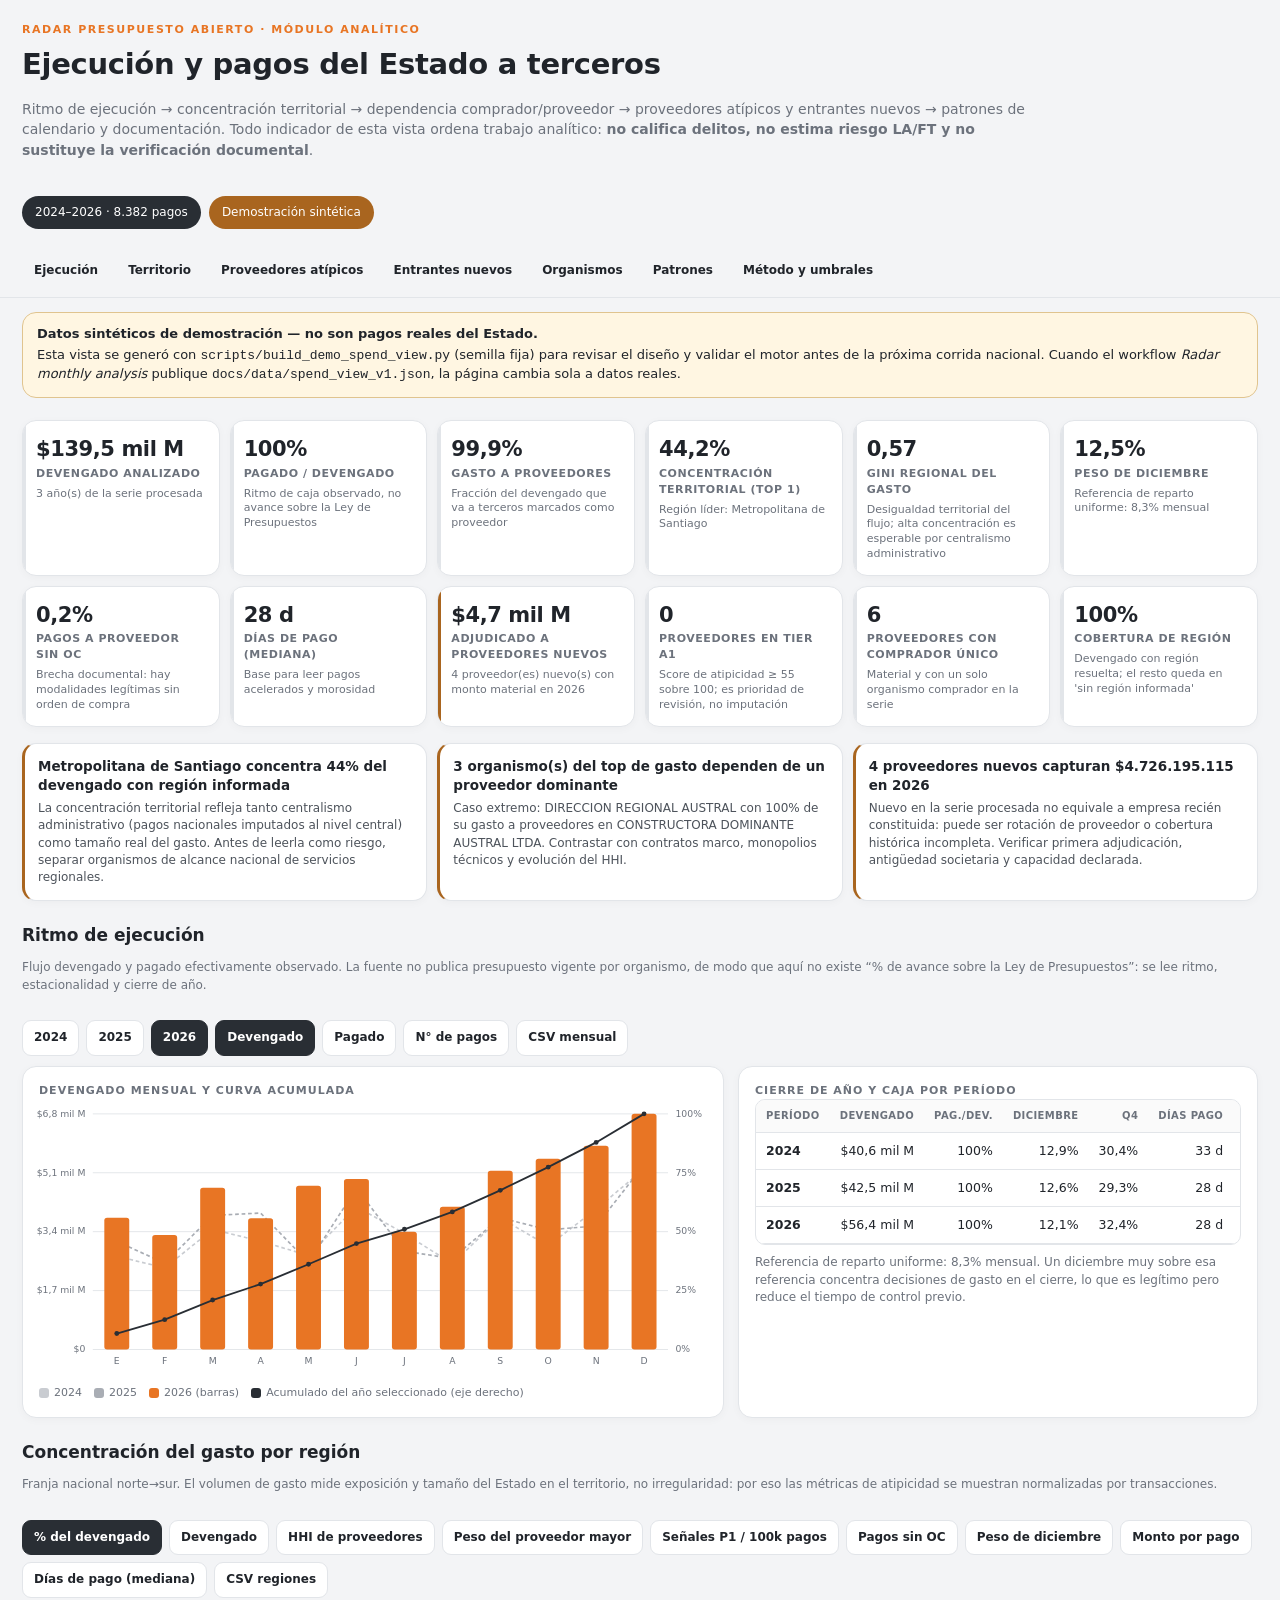
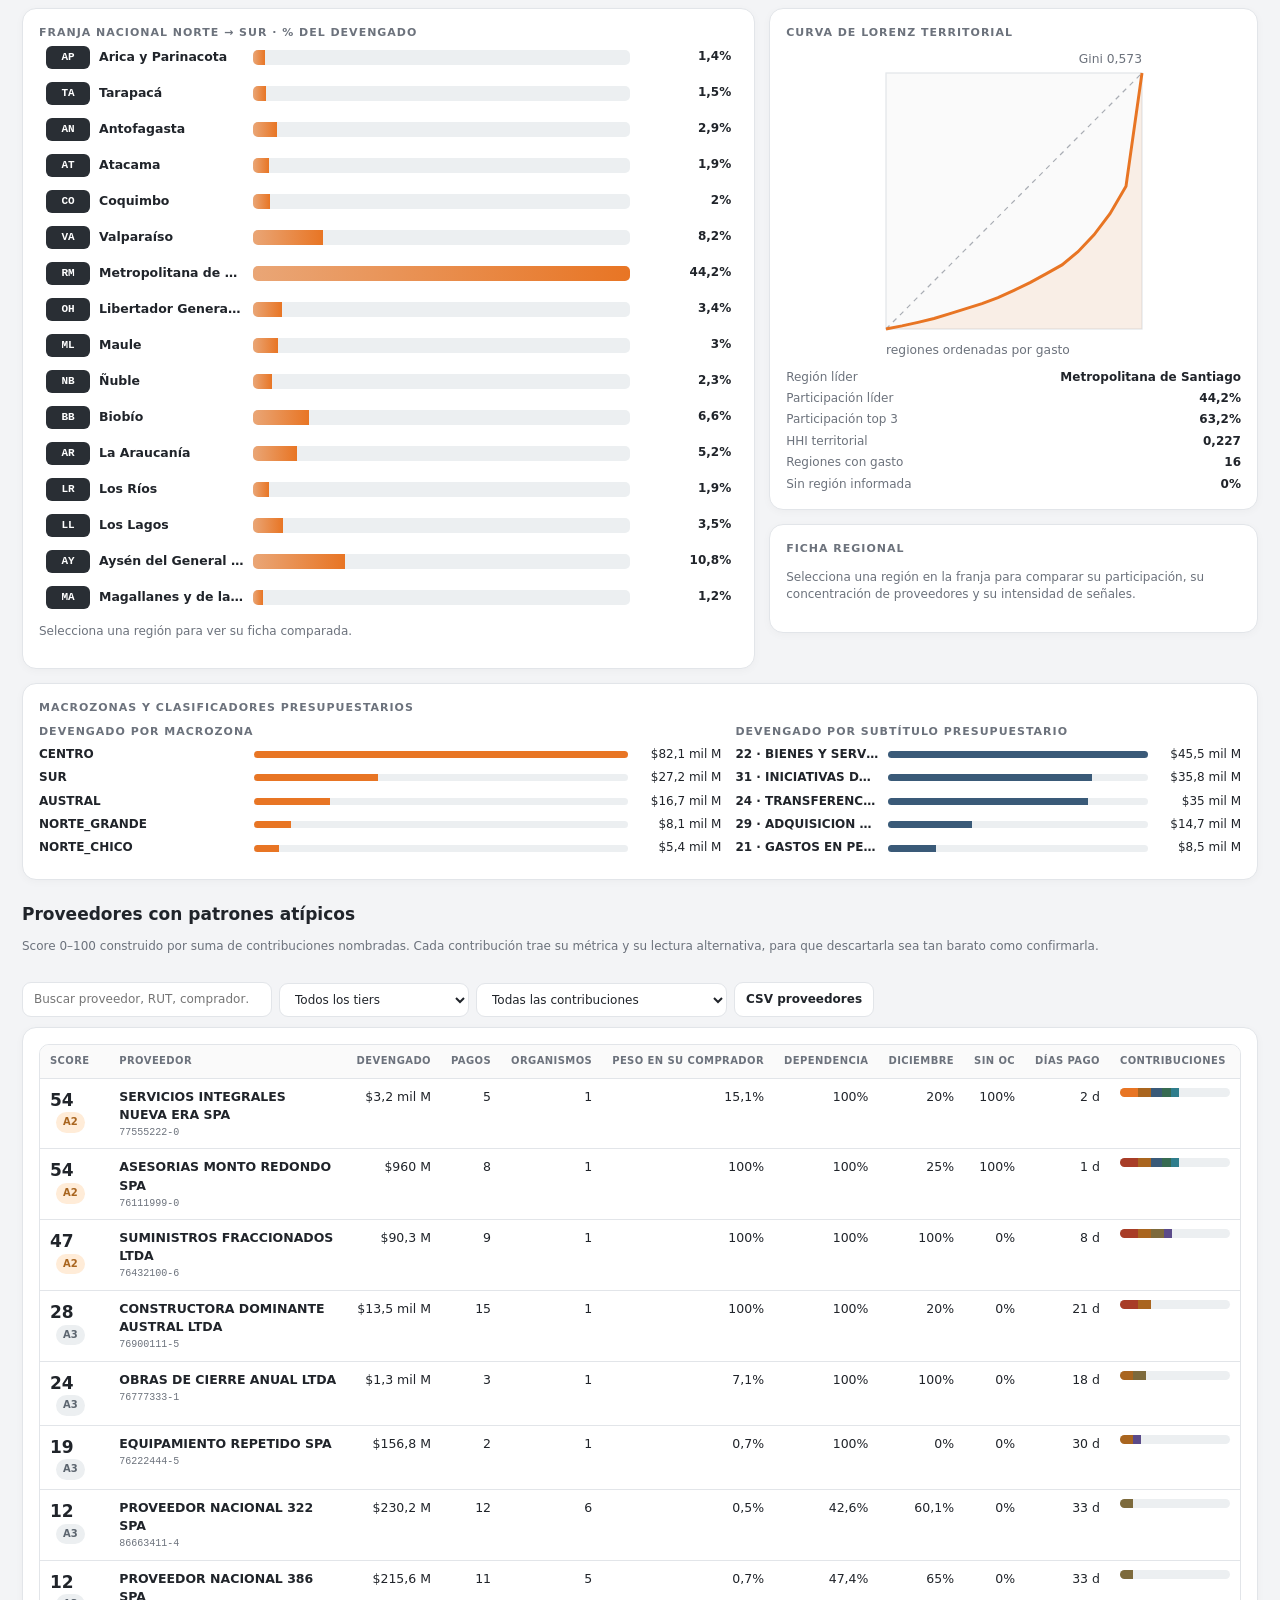
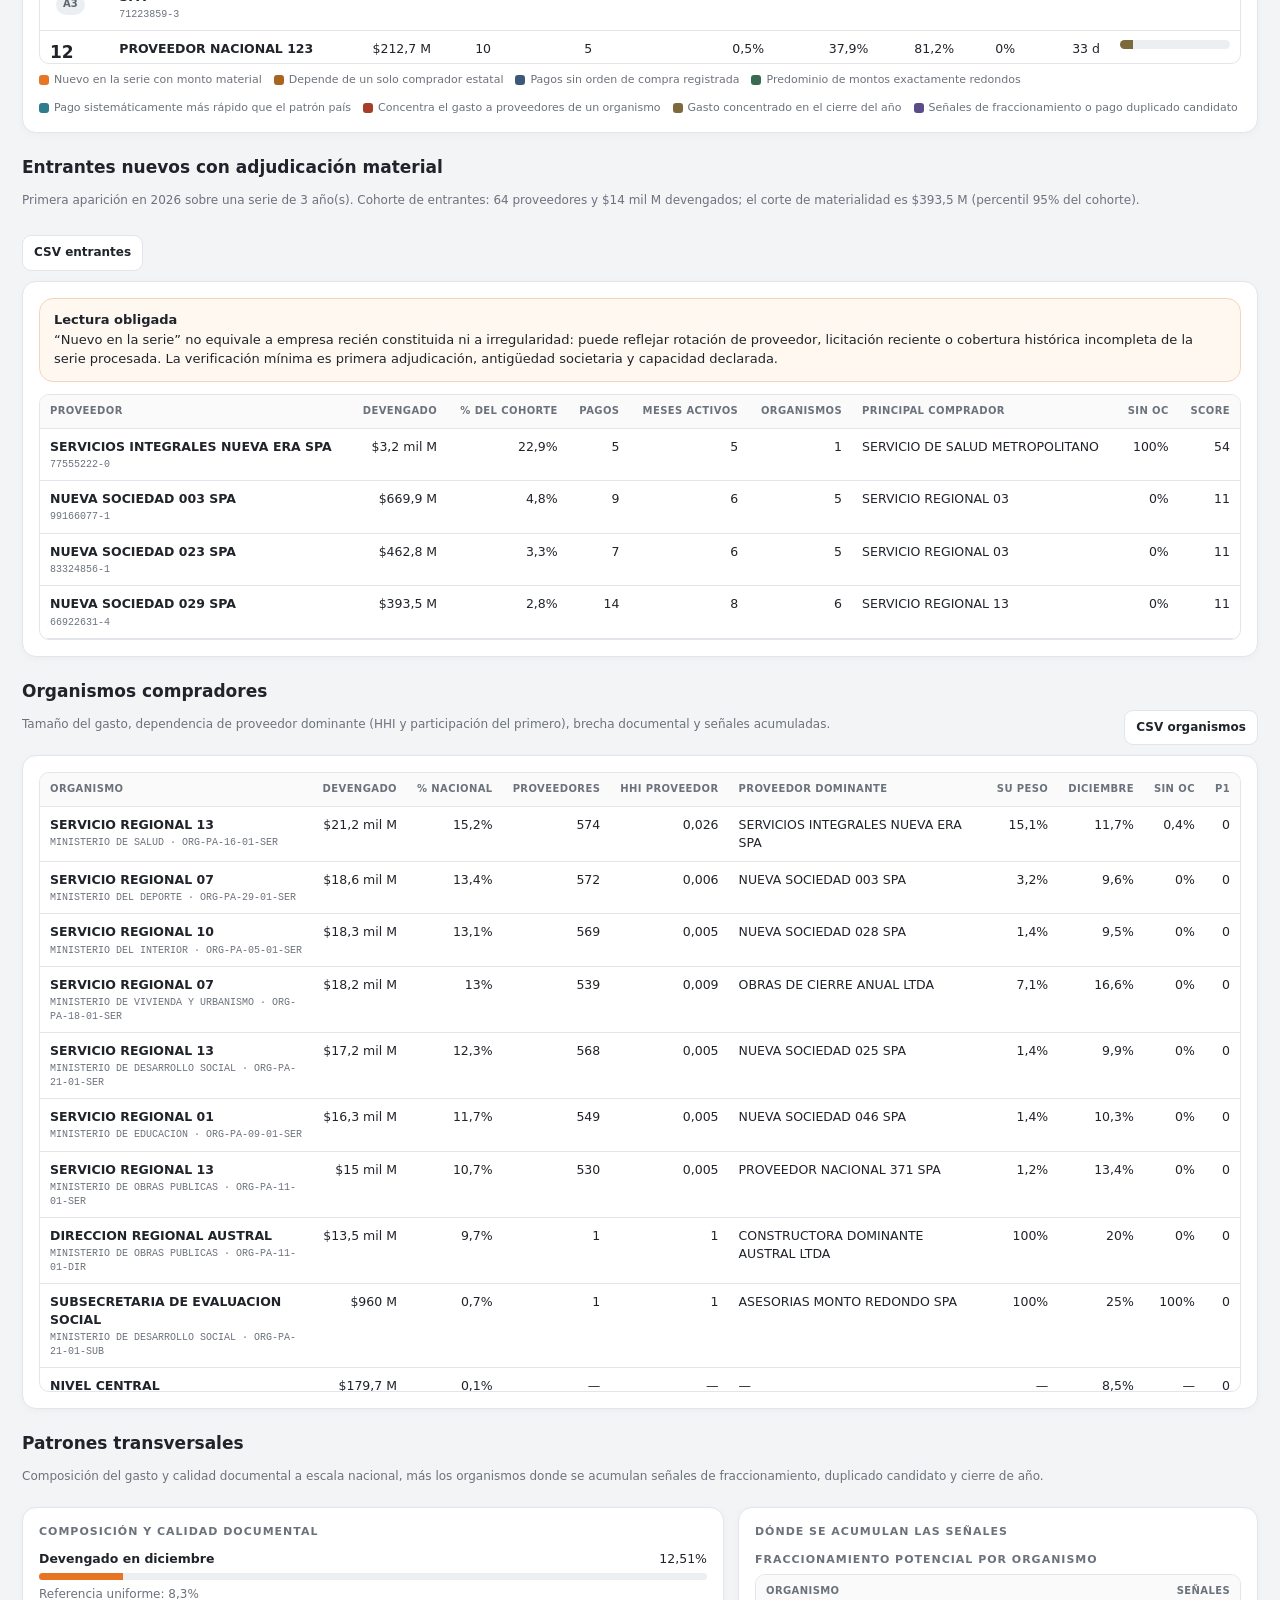
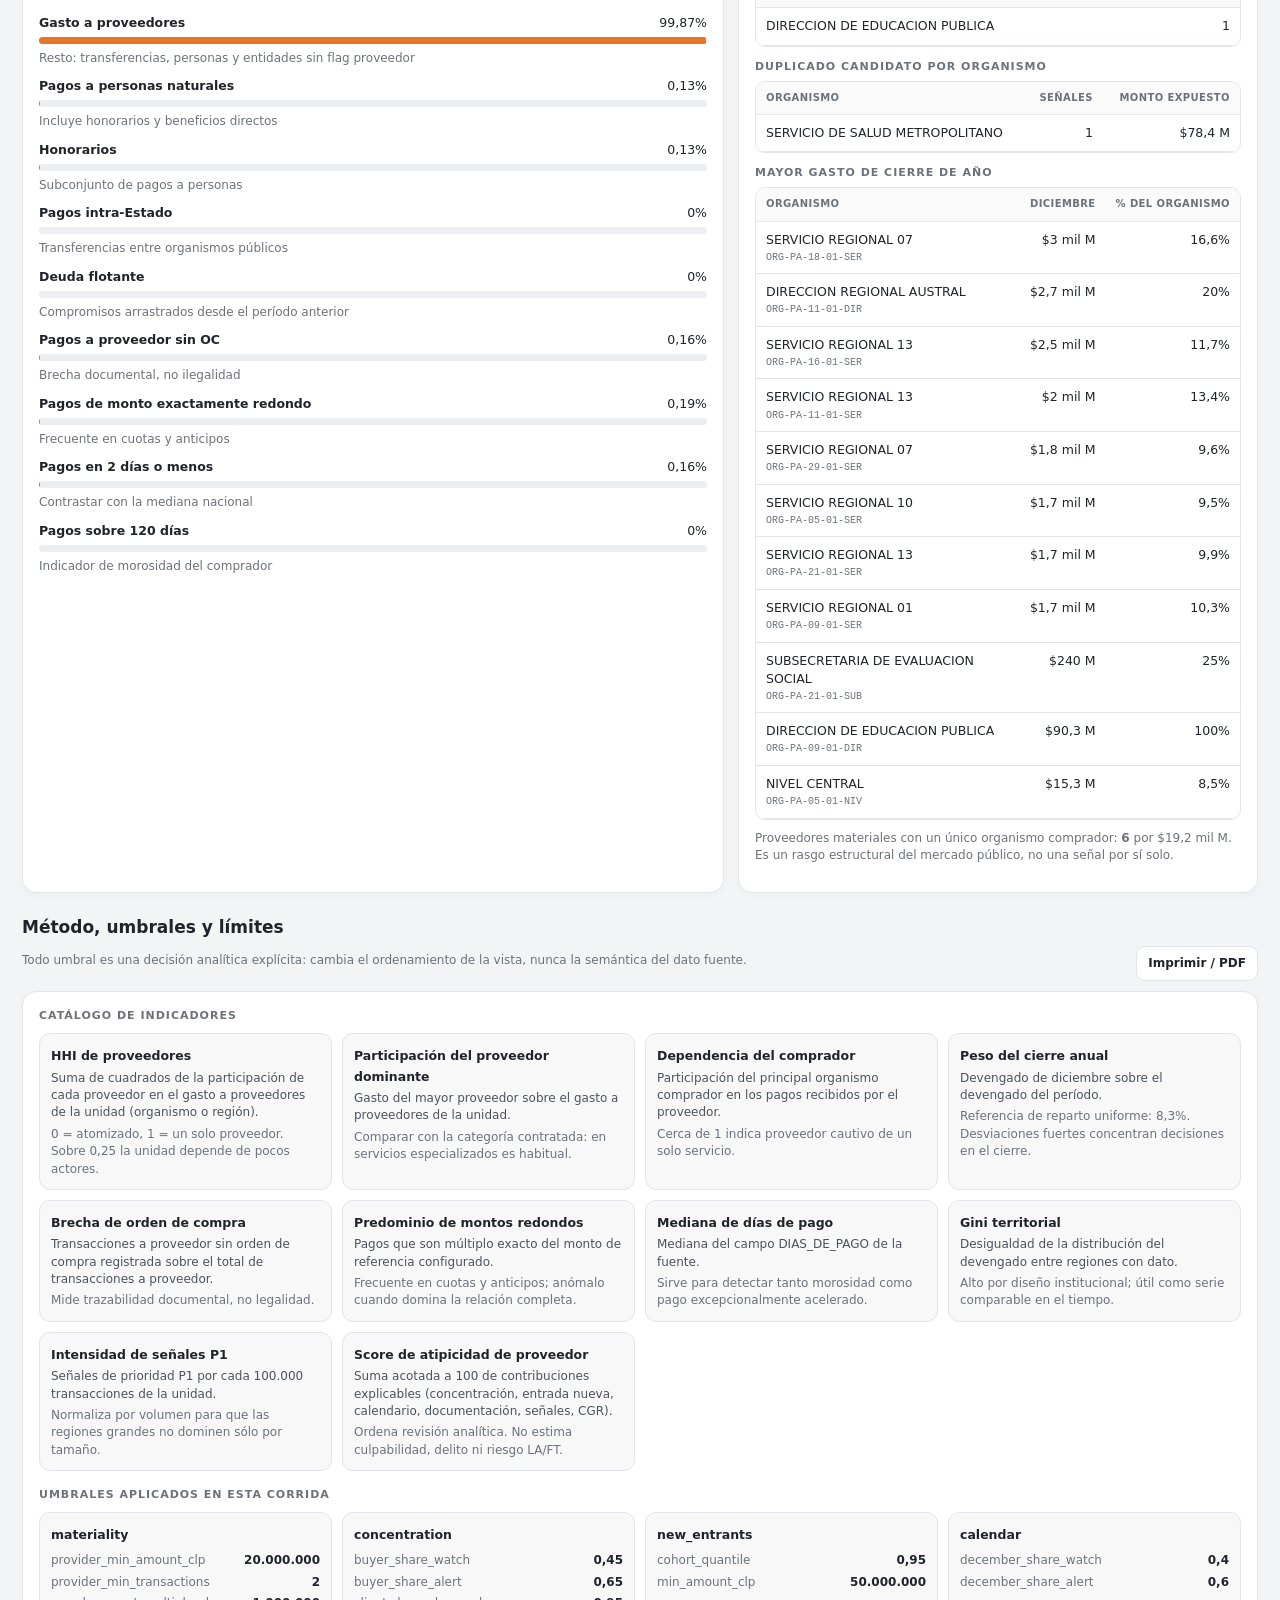
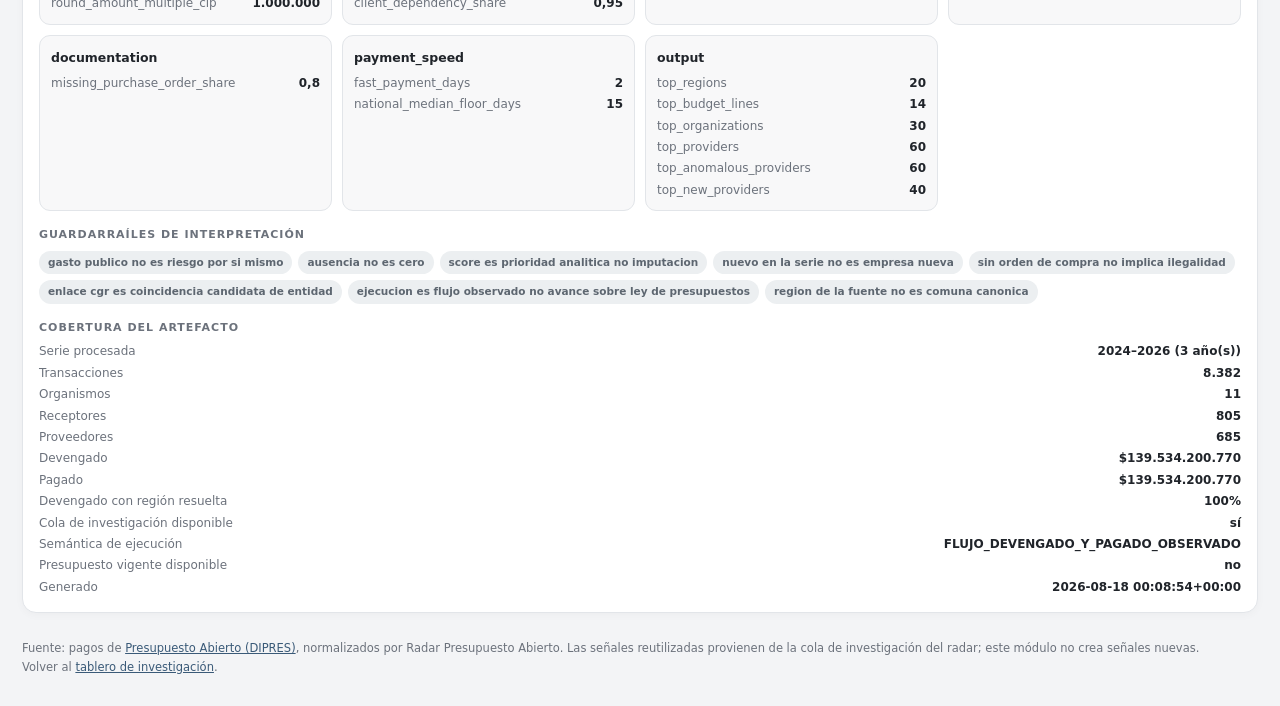
==== docs/ejecucion.html @ 4eceaa49 "feat: módulo de ejecución y pagos del Estado (spend view v0.4) Agrega una vista analítica completa d" ====
<!doctype html>
<html lang="es">
<head>
<meta charset="utf-8">
<meta name="viewport" content="width=device-width,initial-scale=1">
<title>Módulo de Ejecución y Pagos del Estado · Radar Presupuesto Abierto</title>
<meta name="description" content="Vista analítica de ejecución presupuestaria, concentración territorial del gasto, proveedores atípicos y entrantes nuevos con adjudicación material.">
<style>
:root{
  --bg:#f3f4f6;--panel:#fff;--ink:#20242a;--muted:#6c727c;--line:#e2e5e9;--soft:#f8f8f9;
  --accent:#e87524;--dark:#292e34;--alert:#a83d27;--watch:#a9651f;--ok:#376b52;--info:#3a5a78;
  --p1:#8e2f20;--p2:#a9651f;--p3:#5d6670;
  --radius:14px;--shadow:0 2px 8px #00000008;
}
*{box-sizing:border-box}
html{scroll-behavior:smooth}
body{margin:0;overflow-x:hidden;background:var(--bg);color:var(--ink);font:14px/1.45 Inter,system-ui,-apple-system,"Segoe UI",sans-serif;-webkit-font-smoothing:antialiased}
.wrap{max-width:1640px;margin:auto;padding:22px}
a{color:var(--info)}
.card{background:var(--panel);border:1px solid var(--line);border-radius:var(--radius);padding:16px;box-shadow:var(--shadow)}
.eyebrow{font-size:11px;font-weight:850;letter-spacing:.14em;color:var(--accent);text-transform:uppercase}
h1{margin:5px 0 4px;font-size:29px;letter-spacing:-.01em}
h2{margin:0;font-size:17px}
.sub{color:var(--muted);max-width:1020px}
.section-title{font-size:11px;font-weight:850;text-transform:uppercase;letter-spacing:.09em;color:var(--muted)}
.small{font-size:12px;color:var(--muted)}
.mono{font:11px/1.35 ui-monospace,SFMono-Regular,Menlo,monospace;color:var(--muted)}

/* ---------- encabezado y navegación ---------- */
.top{display:flex;justify-content:space-between;gap:22px;align-items:flex-end;flex-wrap:wrap}
.pill{background:var(--dark);color:#fff;padding:8px 13px;border-radius:999px;font-size:12px;white-space:nowrap}
.pill.warn{background:var(--watch)}
.topmeta{display:flex;gap:8px;flex-wrap:wrap;align-items:center}
nav.sections{position:sticky;top:0;z-index:20;background:#f3f4f6ee;backdrop-filter:blur(6px);border-bottom:1px solid var(--line);margin:16px -22px 0;padding:9px 22px;display:flex;gap:6px;overflow-x:auto}
nav.sections a{color:var(--ink);text-decoration:none;font-size:12px;font-weight:700;padding:7px 11px;border-radius:999px;white-space:nowrap;border:1px solid transparent}
nav.sections a:hover{background:#fff;border-color:var(--line)}
.banner{margin-top:14px;border-radius:var(--radius);padding:12px 14px;font-size:13px;border:1px solid #f2d5bd;background:#fff8f1}
.banner.demo{border-color:#e0c48f;background:#fff6e2}
.banner b{display:block;margin-bottom:2px}

/* ---------- indicadores ---------- */
.kpis{display:grid;grid-template-columns:repeat(6,1fr);gap:10px;margin:16px 0}
.kpi{background:var(--panel);border:1px solid var(--line);border-radius:var(--radius);padding:13px;box-shadow:var(--shadow);position:relative;overflow:hidden}
.kpi:before{content:"";position:absolute;left:0;top:0;bottom:0;width:3px;background:var(--line)}
.kpi.tone-watch:before{background:var(--watch)}
.kpi.tone-alert:before{background:var(--alert)}
.kpi .v{font-size:21px;font-weight:800;letter-spacing:-.02em;display:block;margin-bottom:1px}
.kpi .l{display:block;font-size:11px;color:var(--muted);text-transform:uppercase;letter-spacing:.05em;font-weight:750}
.kpi .h{display:block;font-size:11px;color:var(--muted);margin-top:5px;line-height:1.35}

/* ---------- alertas ---------- */
.alerts{display:grid;grid-template-columns:repeat(auto-fit,minmax(320px,1fr));gap:10px;margin-bottom:16px}
.alert-card{border-left:3px solid var(--info);background:var(--panel);border:1px solid var(--line);border-left-width:3px;border-radius:var(--radius);padding:13px;box-shadow:var(--shadow)}
.alert-card.ALERT{border-left-color:var(--alert)}
.alert-card.WATCH{border-left-color:var(--watch)}
.alert-card.INFO{border-left-color:var(--info)}
.alert-card b{display:block;font-size:13.5px;margin-bottom:4px}
.alert-card p{margin:0;font-size:12px;color:#4d535b}

/* ---------- bloques ---------- */
section{margin:22px 0}
.head{display:flex;justify-content:space-between;align-items:flex-end;gap:14px;margin-bottom:10px;flex-wrap:wrap}
.grid2{display:grid;grid-template-columns:minmax(0,1.35fr) minmax(0,1fr);gap:14px}
.grid-terr{display:grid;grid-template-columns:minmax(0,1.5fr) minmax(0,1fr);gap:14px}
.controls{display:flex;gap:7px;flex-wrap:wrap;align-items:center}
button.chip,select,input[type=search],input[type=text]{font:inherit;font-size:12px;border:1px solid var(--line);background:#fff;border-radius:9px;padding:8px 11px;color:var(--ink)}
button.chip{cursor:pointer;font-weight:700}
button.chip:hover{border-color:var(--accent)}
button.chip[aria-pressed=true]{background:var(--dark);color:#fff;border-color:var(--dark)}
button.link{background:none;border:none;color:var(--info);font:inherit;font-size:12px;cursor:pointer;text-decoration:underline;padding:0}

/* ---------- tablas ---------- */
.table-wrap{overflow:auto;max-height:620px;border-radius:10px;border:1px solid var(--line)}
table{border-collapse:collapse;width:100%;font-size:12.5px}
th,td{text-align:left;border-bottom:1px solid var(--line);padding:9px 10px;vertical-align:top}
th{position:sticky;top:0;background:#fafafa;font-size:10px;text-transform:uppercase;letter-spacing:.04em;color:var(--muted);z-index:1;cursor:pointer;white-space:nowrap}
th.no-sort{cursor:default}
tbody tr:hover{background:#fcfbfa}
tbody tr.clickable{cursor:pointer}
td.num,th.num{text-align:right;font-variant-numeric:tabular-nums}
.entity{font-weight:700}
.id{display:block;color:var(--muted);font:10px/1.35 ui-monospace,SFMono-Regular,Menlo,monospace;margin-top:2px}
.badge{font-size:10px;font-weight:850;border-radius:99px;padding:3px 7px;display:inline-block;background:#eee;white-space:nowrap}
.tier-A1{background:#f7dfda;color:var(--p1)}
.tier-A2{background:#ffecd8;color:var(--p2)}
.tier-A3{background:#eceff1;color:var(--p3)}
.badge.P1{background:#f7dfda;color:var(--p1)}
.badge.P2{background:#ffecd8;color:var(--p2)}
.badge.P3{background:#eceff1;color:var(--p3)}

/* ---------- micro visualizaciones ---------- */
.meter{height:7px;border-radius:99px;background:#eceff1;overflow:hidden;min-width:70px}
.meter i{display:block;height:100%;background:var(--accent)}
.stack{display:flex;height:9px;border-radius:99px;overflow:hidden;background:#eceff1;min-width:110px}
.stack i{display:block;height:100%}
.score{font-size:17px;font-weight:850;font-variant-numeric:tabular-nums}
.legend{display:flex;gap:12px;flex-wrap:wrap;font-size:11px;color:var(--muted);margin-top:8px}
.legend span{display:flex;gap:5px;align-items:center}
.legend i{width:10px;height:10px;border-radius:3px;display:inline-block}
svg{display:block;width:100%;height:auto;overflow:visible}
#chartLorenz svg{max-width:320px;margin:0 auto}
.axis{font-size:10px;fill:var(--muted)}
.gridline{stroke:var(--line);stroke-width:1}

/* ---------- franja territorial ---------- */
.strip{display:grid;gap:3px}
.strip-row{display:grid;grid-template-columns:44px minmax(120px,1.15fr) minmax(0,3fr) 92px;gap:9px;align-items:center;padding:4px 6px;border-radius:8px;cursor:pointer;border:1px solid transparent}
.strip-row:hover{background:var(--soft);border-color:var(--line)}
.strip-row[aria-selected=true]{background:#fff8f1;border-color:#f2d5bd}
.abbr{font:11px/1 ui-monospace,SFMono-Regular,Menlo,monospace;font-weight:800;background:var(--dark);color:#fff;border-radius:6px;padding:6px 5px;text-align:center}
.abbr.unknown{background:var(--p3)}
.strip-name{font-size:12.5px;font-weight:650;overflow:hidden;text-overflow:ellipsis;white-space:nowrap}
.strip-bar{height:15px;background:#eceff1;border-radius:5px;overflow:hidden}
.strip-bar i{display:block;height:100%;background:linear-gradient(90deg,#e8752499,#e87524)}
.strip-val{font-size:12px;font-variant-numeric:tabular-nums;text-align:right;font-weight:700}

/* ---------- panel lateral / drawer ---------- */
.drawer{position:fixed;visibility:hidden;inset:0 0 0 auto;width:min(560px,100%);background:#fff;border-left:1px solid var(--line);box-shadow:-12px 0 40px #0000001a;padding:20px;overflow:auto;transform:translateX(100%);transition:transform .18s ease;z-index:60}
.drawer[open]{visibility:visible;transform:translateX(0)}
.drawer-head{display:flex;justify-content:space-between;gap:12px;align-items:flex-start;margin-bottom:12px}
.reason{border:1px solid var(--line);border-radius:11px;padding:11px;margin-bottom:8px;background:var(--soft)}
.reason .rh{display:flex;justify-content:space-between;gap:10px;align-items:baseline}
.reason b{font-size:12.5px}
.reason .w{font-size:12px;font-weight:850;color:var(--accent);font-variant-numeric:tabular-nums}
.reason p{margin:5px 0 0;font-size:12px;color:#4d535b}
.reason .alt{margin-top:6px;font-size:11.5px;color:var(--muted);border-left:2px solid var(--line);padding-left:8px}
.kv{display:grid;grid-template-columns:1fr auto;gap:4px 10px;font-size:12px;margin-top:8px}
.kv div:nth-child(odd){color:var(--muted)}
.kv div:nth-child(even){font-variant-numeric:tabular-nums;font-weight:650;text-align:right}
.scrim{position:fixed;inset:0;background:#20242a55;z-index:50;display:none}
.scrim[open]{display:block}

/* ---------- método ---------- */
.method-grid{display:grid;grid-template-columns:repeat(auto-fit,minmax(280px,1fr));gap:10px}
.def{border:1px solid var(--line);border-radius:11px;padding:11px;background:var(--soft)}
.def b{font-size:12.5px}
.def p{margin:4px 0 0;font-size:12px;color:#4d535b}
.guardrails{display:flex;gap:6px;flex-wrap:wrap;margin-top:8px}
.guardrails span{font-size:10.5px;font-weight:750;background:#eceff1;color:var(--p3);border-radius:99px;padding:4px 9px}
footer{margin:26px 0 10px;color:var(--muted);font-size:11.5px;line-height:1.6}

@media(max-width:1250px){.kpis{grid-template-columns:repeat(3,1fr)}.grid2,.grid-terr{grid-template-columns:minmax(0,1fr)}}
@media(max-width:700px){
  .wrap{padding:14px}.kpis{grid-template-columns:repeat(2,1fr)}h1{font-size:23px}
  .strip-row{grid-template-columns:38px 1fr 74px;grid-template-areas:"a n v" "a b v"}
  .strip-row .abbr{grid-area:a}.strip-row .strip-name{grid-area:n}.strip-row .strip-bar{grid-area:b}.strip-row .strip-val{grid-area:v}
  nav.sections{margin:14px -14px 0;padding:8px 14px}
}
@media print{nav.sections,.controls,.drawer,.scrim{display:none}body{background:#fff}}
</style>
</head>
<body>
<div class="wrap">

  <header class="top">
    <div>
      <div class="eyebrow">Radar Presupuesto Abierto · módulo analítico</div>
      <h1>Ejecución y pagos del Estado a terceros</h1>
      <p class="sub">Ritmo de ejecución → concentración territorial → dependencia comprador/proveedor → proveedores atípicos y entrantes nuevos → patrones de calendario y documentación. Todo indicador de esta vista ordena trabajo analítico: <b>no califica delitos, no estima riesgo LA/FT y no sustituye la verificación documental</b>.</p>
    </div>
    <div class="topmeta">
      <span class="pill" id="periodPill">Cargando…</span>
      <span class="pill" id="modePill" hidden>—</span>
    </div>
  </header>

  <nav class="sections" aria-label="Secciones del módulo">
    <a href="#ejecucion">Ejecución</a>
    <a href="#territorio">Territorio</a>
    <a href="#proveedores">Proveedores atípicos</a>
    <a href="#nuevos">Entrantes nuevos</a>
    <a href="#organismos">Organismos</a>
    <a href="#patrones">Patrones</a>
    <a href="#metodo">Método y umbrales</a>
  </nav>

  <div id="stateBanner" class="banner" role="status">Cargando vista de ejecución…</div>

  <section id="indicadores" aria-label="Indicadores de lectura ágil">
    <div class="kpis" id="kpis"></div>
    <div class="alerts" id="alerts"></div>
  </section>

  <section id="ejecucion">
    <div class="head">
      <div>
        <h2>Ritmo de ejecución</h2>
        <p class="small">Flujo devengado y pagado efectivamente observado. La fuente no publica presupuesto vigente por organismo, de modo que aquí no existe “% de avance sobre la Ley de Presupuestos”: se lee ritmo, estacionalidad y cierre de año.</p>
      </div>
      <div class="controls" id="execControls"></div>
    </div>
    <div class="grid2">
      <div class="card">
        <div class="section-title">Devengado mensual y curva acumulada</div>
        <div id="chartMonthly"></div>
        <div class="legend" id="legendMonthly"></div>
      </div>
      <div class="card">
        <div class="section-title">Cierre de año y caja por período</div>
        <div class="table-wrap" style="max-height:none">
          <table id="tblYears"><thead><tr>
            <th class="no-sort">Período</th><th class="num no-sort">Devengado</th><th class="num no-sort">Pag./dev.</th>
            <th class="num no-sort">Diciembre</th><th class="num no-sort">Q4</th><th class="num no-sort">Días pago</th><th class="num no-sort">Prov.</th>
          </tr></thead><tbody></tbody></table>
        </div>
        <p class="small" style="margin-top:9px">Referencia de reparto uniforme: 8,3% mensual. Un diciembre muy sobre esa referencia concentra decisiones de gasto en el cierre, lo que es legítimo pero reduce el tiempo de control previo.</p>
      </div>
    </div>
  </section>

  <section id="territorio">
    <div class="head">
      <div>
        <h2>Concentración del gasto por región</h2>
        <p class="small">Franja nacional norte→sur. El volumen de gasto mide exposición y tamaño del Estado en el territorio, no irregularidad: por eso las métricas de atipicidad se muestran normalizadas por transacciones.</p>
      </div>
      <div class="controls" id="regionControls"></div>
    </div>
    <div class="grid-terr">
      <div class="card">
        <div class="section-title" id="stripTitle">Distribución nacional</div>
        <div class="strip" id="strip" role="listbox" aria-label="Regiones ordenadas de norte a sur"></div>
        <p class="small" style="margin-top:9px">Selecciona una región para ver su ficha comparada.</p>
      </div>
      <div>
        <div class="card" style="margin-bottom:14px">
          <div class="section-title">Curva de Lorenz territorial</div>
          <div id="chartLorenz"></div>
          <div class="kv" id="concKv"></div>
        </div>
        <div class="card" id="regionDetail">
          <div class="section-title">Ficha regional</div>
          <p class="small">Selecciona una región en la franja para comparar su participación, su concentración de proveedores y su intensidad de señales.</p>
        </div>
      </div>
    </div>
    <div class="card" style="margin-top:14px">
      <div class="section-title">Macrozonas y clasificadores presupuestarios</div>
      <div class="grid2" style="margin-top:8px">
        <div id="chartMacro"></div>
        <div id="chartSubtitles"></div>
      </div>
    </div>
  </section>

  <section id="proveedores">
    <div class="head">
      <div>
        <h2>Proveedores con patrones atípicos</h2>
        <p class="small">Score 0–100 construido por suma de contribuciones nombradas. Cada contribución trae su métrica y su lectura alternativa, para que descartarla sea tan barato como confirmarla.</p>
      </div>
      <div class="controls" id="providerControls"></div>
    </div>
    <div class="card">
      <div class="table-wrap">
        <table id="tblProviders"><thead><tr>
          <th class="no-sort">Score</th>
          <th data-sort="provider_name">Proveedor</th>
          <th class="num" data-sort="amount_clp">Devengado</th>
          <th class="num" data-sort="transactions">Pagos</th>
          <th class="num" data-sort="organizations">Organismos</th>
          <th class="num" data-sort="max_share_of_buyer">Peso en su comprador</th>
          <th class="num" data-sort="top_client_share">Dependencia</th>
          <th class="num" data-sort="december_share">Diciembre</th>
          <th class="num" data-sort="missing_oc_share">Sin OC</th>
          <th class="num" data-sort="days_to_pay_median">Días pago</th>
          <th class="no-sort">Contribuciones</th>
        </tr></thead><tbody></tbody></table>
      </div>
      <div class="legend" id="legendReasons"></div>
    </div>
  </section>

  <section id="nuevos">
    <div class="head">
      <div>
        <h2>Entrantes nuevos con adjudicación material</h2>
        <p class="small" id="newSubtitle">Proveedores cuya primera aparición ocurre en el último año de la serie procesada y cuyo monto supera el corte del propio cohorte de entrantes.</p>
      </div>
      <div class="controls" id="newControls"></div>
    </div>
    <div class="card">
      <div class="banner" style="margin:0 0 12px">
        <b>Lectura obligada</b>“Nuevo en la serie” no equivale a empresa recién constituida ni a irregularidad: puede reflejar rotación de proveedor, licitación reciente o cobertura histórica incompleta de la serie procesada. La verificación mínima es primera adjudicación, antigüedad societaria y capacidad declarada.
      </div>
      <div class="table-wrap">
        <table id="tblNew"><thead><tr>
          <th data-sort="provider_name">Proveedor</th>
          <th class="num" data-sort="amount_clp">Devengado</th>
          <th class="num" data-sort="share_of_new_cohort">% del cohorte</th>
          <th class="num" data-sort="transactions">Pagos</th>
          <th class="num" data-sort="months_active">Meses activos</th>
          <th class="num" data-sort="organizations">Organismos</th>
          <th class="no-sort">Principal comprador</th>
          <th class="num" data-sort="missing_oc_share">Sin OC</th>
          <th class="num" data-sort="anomaly_score">Score</th>
        </tr></thead><tbody></tbody></table>
      </div>
    </div>
  </section>

  <section id="organismos">
    <div class="head">
      <div>
        <h2>Organismos compradores</h2>
        <p class="small">Tamaño del gasto, dependencia de proveedor dominante (HHI y participación del primero), brecha documental y señales acumuladas.</p>
      </div>
      <div class="controls" id="orgControls"></div>
    </div>
    <div class="card">
      <div class="table-wrap">
        <table id="tblOrgs"><thead><tr>
          <th data-sort="organization_name">Organismo</th>
          <th class="num" data-sort="devengado">Devengado</th>
          <th class="num" data-sort="share_of_national">% nacional</th>
          <th class="num" data-sort="providers">Proveedores</th>
          <th class="num" data-sort="provider_hhi">HHI proveedor</th>
          <th class="no-sort">Proveedor dominante</th>
          <th class="num" data-sort="top_provider_share">Su peso</th>
          <th class="num" data-sort="december_share">Diciembre</th>
          <th class="num" data-sort="missing_oc_share">Sin OC</th>
          <th class="num" data-sort="p1_signals">P1</th>
        </tr></thead><tbody></tbody></table>
      </div>
    </div>
  </section>

  <section id="patrones">
    <div class="head"><div><h2>Patrones transversales</h2>
      <p class="small">Composición del gasto y calidad documental a escala nacional, más los organismos donde se acumulan señales de fraccionamiento, duplicado candidato y cierre de año.</p></div></div>
    <div class="grid2">
      <div class="card">
        <div class="section-title">Composición y calidad documental</div>
        <div id="shareBars"></div>
      </div>
      <div class="card">
        <div class="section-title">Dónde se acumulan las señales</div>
        <div id="patternTables"></div>
      </div>
    </div>
  </section>

  <section id="metodo">
    <div class="head"><div><h2>Método, umbrales y límites</h2>
      <p class="small">Todo umbral es una decisión analítica explícita: cambia el ordenamiento de la vista, nunca la semántica del dato fuente.</p></div>
      <div class="controls"><button class="chip" id="btnPrint">Imprimir / PDF</button></div>
    </div>
    <div class="card">
      <div class="section-title">Catálogo de indicadores</div>
      <div class="method-grid" id="catalog" style="margin-top:9px"></div>
      <div class="section-title" style="margin-top:16px">Umbrales aplicados en esta corrida</div>
      <div class="method-grid" id="thresholds" style="margin-top:9px"></div>
      <div class="section-title" style="margin-top:16px">Guardarraíles de interpretación</div>
      <div class="guardrails" id="guardrails"></div>
      <div class="section-title" style="margin-top:16px">Cobertura del artefacto</div>
      <div class="kv" id="coverageKv"></div>
    </div>
  </section>

  <footer>
    Fuente: pagos de <a href="https://api.presupuestoabierto.gob.cl/about-data" rel="noreferrer noopener">Presupuesto Abierto (DIPRES)</a>, normalizados por Radar Presupuesto Abierto.
    Las señales reutilizadas provienen de la cola de investigación del radar; este módulo no crea señales nuevas.
    <br>Volver al <a href="index.html">tablero de investigación</a>.
  </footer>
</div>

<div class="scrim" id="scrim"></div>
<aside class="drawer" id="drawer" aria-hidden="true" aria-label="Ficha de detalle"></aside>

<script>
(() => {
"use strict";

/* ============================ utilidades ============================ */
const NF = new Intl.NumberFormat('es-CL');
const esc = s => String(s ?? '').replace(/[&<>"']/g, m => ({'&':'&amp;','<':'&lt;','>':'&gt;','"':'&quot;',"'":'&#39;'}[m]));
const num = v => (v === null || v === undefined || v === '' || Number.isNaN(Number(v))) ? null : Number(v);
const fmtInt = v => num(v) === null ? '—' : NF.format(Math.round(num(v)));
const fmtPct = (v, d = 1) => num(v) === null ? '—' : new Intl.NumberFormat('es-CL', {style:'percent', maximumFractionDigits:d}).format(num(v));
const fmtDays = v => num(v) === null ? '—' : `${NF.format(Math.round(num(v)))} d`;
const fmtRatio = (v, d = 2) => num(v) === null ? '—' : new Intl.NumberFormat('es-CL', {maximumFractionDigits:d}).format(num(v));
function fmtMoney(v){
  const n = num(v);
  if (n === null) return '—';
  const abs = Math.abs(n);
  if (abs >= 1e12) return `$${fmtRatio(n/1e12, 2)} bill.`;
  if (abs >= 1e9)  return `$${fmtRatio(n/1e9, 1)} mil M`;
  if (abs >= 1e6)  return `$${fmtRatio(n/1e6, 1)} M`;
  return `$${fmtInt(n)}`;
}
const fmtMoneyFull = v => num(v) === null ? '—' : `$${fmtInt(v)}`;
const fmtBy = (v, format) => ({money:fmtMoney, percent:fmtPct, integer:fmtInt, days:fmtDays, ratio:fmtRatio}[format] || fmtInt)(v);
const el = (id) => document.getElementById(id);
const byDesc = key => (a, b) => (num(b[key]) ?? -Infinity) - (num(a[key]) ?? -Infinity);

function download(name, text, type='text/csv;charset=utf-8'){
  const url = URL.createObjectURL(new Blob(['﻿' + text], {type}));
  const a = document.createElement('a');
  a.href = url; a.download = name; document.body.appendChild(a); a.click(); a.remove();
  setTimeout(() => URL.revokeObjectURL(url), 1500);
}
function toCsv(rows, columns){
  const cell = v => {
    const s = v === null || v === undefined ? '' : (Array.isArray(v) ? v.join(' | ') : String(v));
    return /[";\n]/.test(s) ? `"${s.replace(/"/g, '""')}"` : s;
  };
  return [columns.map(c => cell(c.label)).join(';')]
    .concat(rows.map(r => columns.map(c => cell(typeof c.get === 'function' ? c.get(r) : r[c.key])).join(';')))
    .join('\n');
}
function exportButton(label, filename, getRows, columns){
  const b = document.createElement('button');
  b.className = 'chip'; b.textContent = label;
  b.addEventListener('click', () => download(filename, toCsv(getRows(), columns)));
  return b;
}

/* Colores estables por tipo de contribución del score. */
const REASON_COLOR = {
  CONCENTRA_GASTO_DEL_COMPRADOR:'#a83d27', NUEVO_CON_MONTO_MATERIAL:'#e87524',
  DEPENDENCIA_DE_UN_COMPRADOR:'#a9651f', CONCENTRACION_EN_DICIEMBRE:'#7d6a3c',
  SIN_ORDEN_DE_COMPRA:'#3a5a78', SENAL_FRACCIONAMIENTO_O_DUPLICADO:'#5b4b8a',
  MONTOS_REDONDOS:'#376b52', PAGO_ACELERADO:'#2f7d8c', MONTO_ATIPICO:'#8e2f20', ENLACE_CGR:'#5d6670'
};
const reasonColor = code => REASON_COLOR[code] || '#5d6670';

/* ============================== estado ============================== */
const state = {
  data: null, mode: 'REAL', source: '',
  execYear: null, execMetric: 'devengado',
  regionMetric: 'share_of_national', selectedRegion: null,
  providerQuery: '', providerTier: '', providerReason: '', providerSort: {key:'anomaly_score', dir:-1},
  newSort: {key:'amount_clp', dir:-1}, orgSort: {key:'devengado', dir:-1}
};

/* ============================== carga =============================== */
async function loadFirstAvailable(){
  const candidates = [
    {url:'data/spend_view_v1.json', label:'corrida operacional'},
    {url:'data/spend_view_demo_v1.json', label:'demostración sintética'}
  ];
  for (const c of candidates){
    try {
      const res = await fetch(c.url, {cache:'no-store'});
      if (!res.ok) continue;
      const json = await res.json();
      if (json && json.schema === 'PRESUPUESTO_SPEND_VIEW_V1') return {json, source:c.url, label:c.label};
    } catch (e) { /* siguiente candidato */ }
  }
  return null;
}

function bannerState(){
  const b = el('stateBanner');
  if (state.mode === 'DEMO_SYNTHETIC'){
    b.className = 'banner demo';
    b.innerHTML = '<b>Datos sintéticos de demostración — no son pagos reales del Estado.</b>' +
      'Esta vista se generó con <code>scripts/build_demo_spend_view.py</code> (semilla fija) para revisar el diseño y validar el motor antes de la próxima corrida nacional. ' +
      'Cuando el workflow <i>Radar monthly analysis</i> publique <code>docs/data/spend_view_v1.json</code>, la página cambia sola a datos reales.';
  } else {
    b.className = 'banner';
    b.innerHTML = '<b>Cómo leer este módulo.</b>' +
      'Volumen de gasto = exposición, no irregularidad. Los puntajes ordenan revisión analítica y toda contribución trae su lectura alternativa. ' +
      'Una coincidencia con hallazgos CGR es relación candidata de entidad y exige verificación documental.';
  }
}

/* =========================== indicadores ============================ */
function renderKpis(){
  el('kpis').innerHTML = (state.data.headline_indicators || []).map(k => `
    <div class="kpi tone-${esc(k.tone || 'neutral')}" title="${esc(k.basis || '')}">
      <span class="v">${fmtBy(k.value, k.format)}</span>
      <span class="l">${esc(k.label)}</span>
      <span class="h">${esc(k.hint || '')}</span>
    </div>`).join('');
}

function renderAlerts(){
  const alerts = state.data.alerts || [];
  el('alerts').innerHTML = alerts.length ? alerts.map(a => `
    <article class="alert-card ${esc(a.severity)}">
      <b>${esc(a.title)}</b>
      <p>${esc(a.detail)}</p>
    </article>`).join('')
    : '<article class="alert-card INFO"><b>Sin lecturas destacadas en esta corrida</b><p>Ningún agregado superó los umbrales configurados en <code>config/spend_view.yaml</code>.</p></article>';
}

/* ============================ ejecución ============================= */
const MONTHS = ['E','F','M','A','M','J','J','A','S','O','N','D'];

function renderExecControls(){
  const years = (state.data.execution.by_year || []).map(y => y.periodo);
  if (state.execYear === null && years.length) state.execYear = years[years.length - 1];
  const box = el('execControls');
  box.innerHTML = '';
  years.forEach(y => {
    const b = document.createElement('button');
    b.className = 'chip'; b.textContent = y;
    b.setAttribute('aria-pressed', String(state.execYear === y));
    b.addEventListener('click', () => { state.execYear = y; renderExecution(); });
    box.appendChild(b);
  });
  [['devengado','Devengado'], ['pagado','Pagado'], ['transactions','N° de pagos']].forEach(([k, label]) => {
    const b = document.createElement('button');
    b.className = 'chip'; b.textContent = label;
    b.setAttribute('aria-pressed', String(state.execMetric === k));
    b.addEventListener('click', () => { state.execMetric = k; renderExecution(); });
    box.appendChild(b);
  });
  box.appendChild(exportButton('CSV mensual', 'ejecucion_mensual.csv', () => state.data.execution.monthly, [
    {label:'periodo', key:'periodo'}, {label:'mes', key:'mes'}, {label:'devengado', key:'devengado'},
    {label:'pagado', key:'pagado'}, {label:'transacciones', key:'transactions'},
    {label:'share_del_año', key:'share_of_year'}, {label:'acumulado_share', key:'cumulative_share_of_year'}
  ]));
}

function renderMonthlyChart(){
  const monthly = state.data.execution.monthly || [];
  const years = [...new Set(monthly.map(m => m.periodo))];
  const metric = state.execMetric;
  const W = 720, H = 300, PL = 58, PR = 42, PT = 16, PB = 30;
  const iw = W - PL - PR, ih = H - PT - PB;
  const maxVal = Math.max(1, ...monthly.map(m => num(m[metric]) || 0));
  const x = i => PL + (iw / 12) * (i + 0.5);
  const y = v => PT + ih - (ih * (num(v) || 0) / maxVal);
  const colorFor = (yr, i) => yr === state.execYear ? '#e87524' : ['#c9ccd1','#a9adb4','#8d929a'][i % 3];

  let svg = `<svg viewBox="0 0 ${W} ${H}" role="img" aria-label="Devengado mensual por año">`;
  for (let g = 0; g <= 4; g++){
    const gy = PT + (ih / 4) * g;
    svg += `<line class="gridline" x1="${PL}" y1="${gy}" x2="${W - PR}" y2="${gy}"/>`;
    svg += `<text class="axis" x="${PL - 8}" y="${gy + 3}" text-anchor="end">${metric === 'transactions' ? fmtInt(maxVal - (maxVal / 4) * g) : fmtMoney(maxVal - (maxVal / 4) * g)}</text>`;
  }
  MONTHS.forEach((m, i) => { svg += `<text class="axis" x="${x(i)}" y="${H - PB + 16}" text-anchor="middle">${m}</text>`; });

  // Barras del año seleccionado, líneas para el resto de la serie.
  years.forEach((yr, idx) => {
    const rows = monthly.filter(m => m.periodo === yr).sort((a, b) => a.mes - b.mes);
    if (yr === state.execYear){
      const bw = Math.max(6, (iw / 12) * 0.52);
      rows.forEach(r => {
        const h = Math.max(1, PT + ih - y(r[metric]));
        svg += `<rect x="${x(r.mes - 1) - bw / 2}" y="${y(r[metric])}" width="${bw}" height="${h}" rx="3" fill="${colorFor(yr, idx)}"><title>${esc(r.month_label)}: ${metric === 'transactions' ? fmtInt(r[metric]) : fmtMoneyFull(r[metric])}</title></rect>`;
      });
    } else {
      const pts = rows.map(r => `${x(r.mes - 1)},${y(r[metric])}`).join(' ');
      svg += `<polyline points="${pts}" fill="none" stroke="${colorFor(yr, idx)}" stroke-width="1.8" stroke-dasharray="4 3"/>`;
    }
  });

  // Curva acumulada del año seleccionado sobre eje derecho 0-100%.
  const sel = monthly.filter(m => m.periodo === state.execYear).sort((a, b) => a.mes - b.mes);
  if (sel.length){
    const yc = s => PT + ih - ih * (num(s) || 0);
    svg += `<polyline points="${sel.map(r => `${x(r.mes - 1)},${yc(r.cumulative_share_of_year)}`).join(' ')}" fill="none" stroke="#292e34" stroke-width="2"/>`;
    sel.forEach(r => { svg += `<circle cx="${x(r.mes - 1)}" cy="${yc(r.cumulative_share_of_year)}" r="2.6" fill="#292e34"><title>Acumulado ${esc(r.month_label)}: ${fmtPct(r.cumulative_share_of_year)}</title></circle>`; });
    [0, .25, .5, .75, 1].forEach(t => {
      svg += `<text class="axis" x="${W - PR + 8}" y="${yc(t) + 3}">${fmtPct(t, 0)}</text>`;
    });
  }
  svg += '</svg>';
  el('chartMonthly').innerHTML = svg;
  el('legendMonthly').innerHTML = years.map((yr, idx) =>
    `<span><i style="background:${colorFor(yr, idx)}"></i>${yr}${yr === state.execYear ? ' (barras)' : ''}</span>`
  ).join('') + '<span><i style="background:#292e34"></i>Acumulado del año seleccionado (eje derecho)</span>';
}

function renderYearTable(){
  const rows = state.data.execution.by_year || [];
  el('tblYears').querySelector('tbody').innerHTML = rows.map(r => `
    <tr>
      <td><b>${esc(r.periodo)}</b></td>
      <td class="num">${fmtMoney(r.devengado)}</td>
      <td class="num">${fmtPct(r.payment_ratio)}</td>
      <td class="num">${fmtPct(r.december_share)}</td>
      <td class="num">${fmtPct(r.q4_share)}</td>
      <td class="num">${fmtDays(r.days_to_pay_median)}</td>
      <td class="num">${fmtInt(r.providers)}</td>
    </tr>`).join('') || '<tr><td colspan="7" class="small">Sin períodos en la serie.</td></tr>';
}

function renderExecution(){ renderExecControls(); renderMonthlyChart(); renderYearTable(); }

/* ============================ territorio ============================ */
const REGION_METRICS = [
  {key:'share_of_national', label:'% del devengado', fmt:v => fmtPct(v), higherIsContext:true},
  {key:'devengado', label:'Devengado', fmt:fmtMoney},
  {key:'provider_hhi', label:'HHI de proveedores', fmt:v => fmtRatio(v, 3)},
  {key:'top_provider_share', label:'Peso del proveedor mayor', fmt:v => fmtPct(v)},
  {key:'p1_per_100k_transactions', label:'Señales P1 / 100k pagos', fmt:v => fmtRatio(v, 2)},
  {key:'missing_oc_share', label:'Pagos sin OC', fmt:v => fmtPct(v)},
  {key:'december_share', label:'Peso de diciembre', fmt:v => fmtPct(v)},
  {key:'amount_per_transaction', label:'Monto por pago', fmt:fmtMoney},
  {key:'days_to_pay_median', label:'Días de pago (mediana)', fmt:fmtDays}
];

function renderRegionControls(){
  const box = el('regionControls');
  box.innerHTML = '';
  REGION_METRICS.forEach(m => {
    const b = document.createElement('button');
    b.className = 'chip'; b.textContent = m.label;
    b.setAttribute('aria-pressed', String(state.regionMetric === m.key));
    b.addEventListener('click', () => { state.regionMetric = m.key; renderTerritory(); });
    box.appendChild(b);
  });
  box.appendChild(exportButton('CSV regiones', 'gasto_por_region.csv', () => state.data.territory.regions, [
    {label:'region_code', key:'region_code'}, {label:'region', key:'region_name'}, {label:'macrozona', key:'macrozone'},
    {label:'devengado', key:'devengado'}, {label:'share_nacional', key:'share_of_national'},
    {label:'transacciones', key:'transactions'}, {label:'proveedores', key:'providers'},
    {label:'hhi_proveedores', key:'provider_hhi'}, {label:'proveedor_mayor', key:'top_provider_name'},
    {label:'peso_proveedor_mayor', key:'top_provider_share'}, {label:'sin_oc', key:'missing_oc_share'},
    {label:'diciembre', key:'december_share'}, {label:'p1_por_100k', key:'p1_per_100k_transactions'}
  ]));
}

function renderStrip(){
  const metric = REGION_METRICS.find(m => m.key === state.regionMetric) || REGION_METRICS[0];
  const regions = (state.data.territory.regions || []).slice();
  const max = Math.max(...regions.map(r => num(r[metric.key]) || 0), 0.0000001);
  el('stripTitle').textContent = `Franja nacional norte → sur · ${metric.label}`;
  el('strip').innerHTML = regions.map(r => {
    const value = num(r[metric.key]);
    const w = Math.max(0, Math.min(100, ((value || 0) / max) * 100));
    const unknown = r.region_code === 'UNKNOWN';
    return `<div class="strip-row" role="option" tabindex="0" data-region="${esc(r.region_code)}" aria-selected="${state.selectedRegion === r.region_code}">
      <span class="abbr ${unknown ? 'unknown' : ''}">${esc(r.region_abbr)}</span>
      <span class="strip-name" title="${esc(r.region_name)}">${esc(r.region_name)}</span>
      <span class="strip-bar"><i style="width:${w.toFixed(2)}%"></i></span>
      <span class="strip-val">${metric.fmt(value)}</span>
    </div>`;
  }).join('');
  el('strip').querySelectorAll('.strip-row').forEach(row => {
    const pick = () => { state.selectedRegion = row.dataset.region; renderTerritory(); };
    row.addEventListener('click', pick);
    row.addEventListener('keydown', ev => { if (ev.key === 'Enter' || ev.key === ' '){ ev.preventDefault(); pick(); } });
  });
}

function renderLorenz(){
  const c = state.data.territory.concentration || {};
  const pts = c.lorenz || [];
  const S = 260, P = 26, inner = S - P * 2;
  const px = v => P + inner * v, py = v => S - P - inner * v;
  let svg = `<svg viewBox="0 0 ${S} ${S}" role="img" aria-label="Curva de Lorenz del gasto regional">
    <rect x="${P}" y="${P}" width="${inner}" height="${inner}" fill="#fafafa" stroke="#e2e5e9"/>
    <line x1="${px(0)}" y1="${py(0)}" x2="${px(1)}" y2="${py(1)}" stroke="#a9adb4" stroke-dasharray="4 4"/>`;
  if (pts.length){
    svg += `<polyline points="${pts.map(p => `${px(p.population_share)},${py(p.amount_share)}`).join(' ')}" fill="none" stroke="#e87524" stroke-width="2.4"/>`;
    svg += `<polygon points="${px(0)},${py(0)} ${pts.map(p => `${px(p.population_share)},${py(p.amount_share)}`).join(' ')} ${px(1)},${py(0)}" fill="#e8752418"/>`;
  }
  svg += `<text class="axis" x="${px(0)}" y="${S - 6}">regiones ordenadas por gasto</text>
    <text class="axis" x="${px(1)}" y="${py(1) - 8}" text-anchor="end">${c.gini === null || c.gini === undefined ? '' : 'Gini ' + fmtRatio(c.gini, 3)}</text></svg>`;
  el('chartLorenz').innerHTML = svg;
  el('concKv').innerHTML = [
    ['Región líder', esc(c.top1_region || '—')],
    ['Participación líder', fmtPct(c.top1_share)],
    ['Participación top 3', fmtPct(c.top3_share)],
    ['HHI territorial', fmtRatio(c.hhi, 3)],
    ['Regiones con gasto', fmtInt(c.regions_with_spend)],
    ['Sin región informada', fmtPct(c.unassigned_share)]
  ].map(([k, v]) => `<div>${k}</div><div>${v}</div>`).join('');
}

function renderRegionDetail(){
  const regions = state.data.territory.regions || [];
  const r = regions.find(x => x.region_code === state.selectedRegion);
  const box = el('regionDetail');
  if (!r){
    box.innerHTML = '<div class="section-title">Ficha regional</div><p class="small">Selecciona una región en la franja para comparar su participación, su concentración de proveedores y su intensidad de señales.</p>';
    return;
  }
  const national = state.data.coverage || {};
  const rows = [
    ['Devengado', fmtMoneyFull(r.devengado)],
    ['Participación nacional', fmtPct(r.share_of_national)],
    ['Transacciones', fmtInt(r.transactions)],
    ['Monto por pago', fmtMoney(r.amount_per_transaction)],
    ['Organismos', fmtInt(r.organizations)],
    ['Proveedores', fmtInt(r.providers)],
    ['HHI de proveedores', fmtRatio(r.provider_hhi, 3)],
    ['Peso del proveedor mayor', fmtPct(r.top_provider_share)],
    ['Peso de diciembre', fmtPct(r.december_share)],
    ['Pagos sin OC', fmtPct(r.missing_oc_share)],
    ['Días de pago (mediana)', fmtDays(r.days_to_pay_median)],
    ['Señales', fmtInt(r.signals)],
    ['Señales P1', fmtInt(r.p1_signals)],
    ['P1 por 100k pagos', fmtRatio(r.p1_per_100k_transactions, 2)],
    ['Señales con enlace CGR', fmtInt(r.cgr_linked_signals)]
  ];
  box.innerHTML = `<div class="section-title">Ficha regional</div>
    <h2 style="margin:6px 0 2px;font-size:16px">${esc(r.region_name)}</h2>
    <div class="mono">${esc(r.region_code)} · ${esc(r.macrozone)} · proveedor mayor: ${esc(r.top_provider_name || 'sin dato')}</div>
    <div class="kv">${rows.map(([k, v]) => `<div>${k}</div><div>${v}</div>`).join('')}</div>
    <p class="small" style="margin-top:10px">Comparación nacional: ${fmtInt(national.transactions)} transacciones y ${fmtMoney(national.devengado_clp)} devengados en toda la serie. Una participación alta refleja tamaño y centralismo administrativo; para leer atipicidad usa las métricas normalizadas por 100k pagos.</p>`;
}

function hbars(target, rows, opts){
  const max = Math.max(...rows.map(r => num(opts.value(r)) || 0), 0.0000001);
  el(target).innerHTML = `<div class="section-title">${esc(opts.title)}</div>` + rows.map(r => `
    <div style="display:grid;grid-template-columns:minmax(90px,1.1fr) minmax(0,2fr) 84px;gap:9px;align-items:center;margin:6px 0">
      <span class="small" style="color:var(--ink);font-weight:650;overflow:hidden;text-overflow:ellipsis;white-space:nowrap" title="${esc(opts.label(r))}">${esc(opts.label(r))}</span>
      <span class="meter"><i style="width:${(((num(opts.value(r)) || 0) / max) * 100).toFixed(2)}%;background:${opts.color || 'var(--accent)'}"></i></span>
      <span class="small" style="text-align:right;font-variant-numeric:tabular-nums;color:var(--ink)">${opts.format(opts.value(r))}</span>
    </div>`).join('');
}

function renderTerritory(){
  renderRegionControls(); renderStrip(); renderLorenz(); renderRegionDetail();
  hbars('chartMacro', state.data.territory.macrozones || [], {
    title:'Devengado por macrozona', label:r => r.macrozone, value:r => r.devengado, format:fmtMoney
  });
  hbars('chartSubtitles', state.data.budget_lines || [], {
    title:'Devengado por subtítulo presupuestario', label:r => `${r.subtitulo} · ${r.name}`,
    value:r => r.devengado, format:fmtMoney, color:'#3a5a78'
  });
}

/* =========================== proveedores ============================ */
function scoreStack(row){
  const reasons = row.reasons || [];
  if (!reasons.length) return '<span class="small">—</span>';
  return `<span class="stack" title="${esc(reasons.map(r => `${r.label}: ${fmtRatio(r.weight, 1)}`).join(' · '))}">` +
    reasons.map(r => `<i style="width:${Math.max(2, num(r.weight) || 0)}%;background:${reasonColor(r.code)}"></i>`).join('') +
    '</span>';
}

function providerRows(){
  const q = state.providerQuery.trim().toLowerCase();
  let rows = (state.data.providers.anomalous || []).filter(r => {
    if (state.providerTier && r.anomaly_tier !== state.providerTier) return false;
    if (state.providerReason && !(r.reasons || []).some(x => x.code === state.providerReason)) return false;
    if (q){
      const hay = `${r.provider_name || ''} ${r.rut || ''} ${r.provider_id || ''} ${r.top_client_name || ''} ${(r.signal_types || []).join(' ')}`.toLowerCase();
      if (!hay.includes(q)) return false;
    }
    return true;
  });
  const {key, dir} = state.providerSort;
  rows.sort((a, b) => {
    const va = a[key], vb = b[key];
    if (typeof va === 'string' || typeof vb === 'string') return dir * String(va ?? '').localeCompare(String(vb ?? ''), 'es');
    return dir * ((num(va) ?? -Infinity) - (num(vb) ?? -Infinity));
  });
  return rows;
}

function renderProviderControls(){
  const box = el('providerControls');
  if (box.dataset.ready) { syncProviderControls(); return; }
  box.dataset.ready = '1';

  const search = document.createElement('input');
  search.type = 'search'; search.placeholder = 'Buscar proveedor, RUT, comprador…'; search.style.minWidth = '250px';
  search.addEventListener('input', () => { state.providerQuery = search.value; renderProviderTable(); });
  box.appendChild(search);

  const tier = document.createElement('select');
  tier.innerHTML = '<option value="">Todos los tiers</option><option value="A1">A1 · concurrencia alta</option><option value="A2">A2 · concurrencia media</option><option value="A3">A3 · señal aislada</option>';
  tier.addEventListener('change', () => { state.providerTier = tier.value; renderProviderTable(); });
  box.appendChild(tier);

  const reason = document.createElement('select');
  reason.innerHTML = '<option value="">Todas las contribuciones</option>' +
    Object.keys(state.data.providers.score_weights || {}).map(code =>
      `<option value="${esc(code)}">${esc(code.replaceAll('_', ' ').toLowerCase())}</option>`).join('');
  reason.addEventListener('change', () => { state.providerReason = reason.value; renderProviderTable(); });
  box.appendChild(reason);

  box.appendChild(exportButton('CSV proveedores', 'proveedores_atipicos.csv', providerRows, [
    {label:'provider_id', key:'provider_id'}, {label:'proveedor', key:'provider_name'}, {label:'rut', key:'rut'},
    {label:'score', key:'anomaly_score'}, {label:'tier', key:'anomaly_tier'},
    {label:'devengado', key:'amount_clp'}, {label:'pagos', key:'transactions'}, {label:'organismos', key:'organizations'},
    {label:'peso_en_su_comprador', key:'max_share_of_buyer'}, {label:'dependencia_comprador', key:'top_client_share'},
    {label:'principal_comprador', key:'top_client_name'}, {label:'diciembre', key:'december_share'},
    {label:'sin_oc', key:'missing_oc_share'}, {label:'montos_redondos', key:'round_amount_share'},
    {label:'dias_pago_mediana', key:'days_to_pay_median'}, {label:'senales', key:'signals'},
    {label:'contribuciones', get:r => (r.reasons || []).map(x => x.code).join(' | ')}
  ]));
}

function syncProviderControls(){
  const box = el('providerControls');
  const [search, tier, reason] = [box.querySelector('input'), box.querySelectorAll('select')[0], box.querySelectorAll('select')[1]];
  if (search) search.value = state.providerQuery;
  if (tier) tier.value = state.providerTier;
  if (reason) reason.value = state.providerReason;
}

function renderProviderTable(){
  const rows = providerRows();
  el('tblProviders').querySelector('tbody').innerHTML = rows.map((r, i) => `
    <tr class="clickable" data-idx="${i}">
      <td><span class="score">${fmtRatio(r.anomaly_score, 0)}</span><span class="badge tier-${esc(r.anomaly_tier || 'A3')}" style="margin-left:6px">${esc(r.anomaly_tier || '—')}</span></td>
      <td><span class="entity">${esc(r.provider_name || 'Sin nombre')}</span><span class="id">${esc(r.rut || r.provider_id || '')}</span></td>
      <td class="num">${fmtMoney(r.amount_clp)}</td>
      <td class="num">${fmtInt(r.transactions)}</td>
      <td class="num">${fmtInt(r.organizations)}</td>
      <td class="num">${fmtPct(r.max_share_of_buyer)}</td>
      <td class="num">${fmtPct(r.top_client_share)}</td>
      <td class="num">${fmtPct(r.december_share)}</td>
      <td class="num">${fmtPct(r.missing_oc_share)}</td>
      <td class="num">${fmtDays(r.days_to_pay_median)}</td>
      <td>${scoreStack(r)}</td>
    </tr>`).join('') || '<tr><td colspan="11" class="small">Ningún proveedor cumple los filtros aplicados.</td></tr>';

  el('tblProviders').querySelectorAll('tbody tr[data-idx]').forEach(tr => {
    tr.addEventListener('click', () => openProviderDrawer(rows[Number(tr.dataset.idx)]));
  });

  const used = new Map();
  rows.forEach(r => (r.reasons || []).forEach(x => used.set(x.code, x.label)));
  el('legendReasons').innerHTML = [...used.entries()].map(([code, label]) =>
    `<span><i style="background:${reasonColor(code)}"></i>${esc(label)}</span>`).join('') ||
    '<span class="small">Sin contribuciones activas en el filtro actual.</span>';
}

function openProviderDrawer(row){
  if (!row) return;
  const kv = [
    ['Devengado en la serie', fmtMoneyFull(row.amount_clp)],
    ['% del gasto a proveedores', fmtPct(row.share_of_provider_spend, 3)],
    ['Pagos', fmtInt(row.transactions)],
    ['Pago promedio', fmtMoney(row.average_transaction_clp)],
    ['Pago mayor', fmtMoney(row.max_transaction_clp)],
    ['Organismos compradores', fmtInt(row.organizations)],
    ['Regiones con pagos', fmtInt(row.regions)],
    ['Primer año en la serie', esc(row.first_year ?? '—')],
    ['Meses activos', fmtInt(row.months_active)],
    ['Principal comprador', esc(row.top_client_name || '—')],
    ['Dependencia del principal', fmtPct(row.top_client_share)],
    ['Peso en el comprador donde más pesa', fmtPct(row.max_share_of_buyer)],
    ['Concentración de clientes (HHI)', fmtRatio(row.client_hhi, 3)],
    ['Peso de diciembre', fmtPct(row.december_share)],
    ['Pagos sin orden de compra', fmtPct(row.missing_oc_share)],
    ['Montos exactamente redondos', fmtPct(row.round_amount_share)],
    ['Días de pago (mediana)', fmtDays(row.days_to_pay_median)],
    ['Señales en la cola', `${fmtInt(row.signals)} (P1: ${fmtInt(row.p1_signals)})`],
    ['Enlaces candidatos CGR', fmtInt(row.cgr_match_count)]
  ];
  el('drawer').innerHTML = `
    <div class="drawer-head">
      <div>
        <div class="eyebrow">Ficha de proveedor</div>
        <h2 style="margin:4px 0 2px">${esc(row.provider_name || 'Sin nombre')}</h2>
        <div class="mono">${esc([row.rut, row.provider_id, row.entity_id].filter(Boolean).join(' · '))}</div>
      </div>
      <button class="chip" id="drawerClose" aria-label="Cerrar ficha">Cerrar</button>
    </div>
    <div class="card" style="box-shadow:none;margin-bottom:12px">
      <div style="display:flex;align-items:baseline;gap:10px">
        <span class="score" style="font-size:30px">${fmtRatio(row.anomaly_score, 0)}</span>
        <span class="badge tier-${esc(row.anomaly_tier || 'A3')}">${esc(row.anomaly_tier || '—')}</span>
        <span class="small">score de atipicidad (0–100)</span>
      </div>
      ${scoreStack(row)}
      <p class="small" style="margin:8px 0 0">Prioridad de revisión analítica construida por concurrencia de patrones. No es probabilidad de delito ni score de riesgo LA/FT.</p>
    </div>
    <div class="section-title">Contribuciones al score</div>
    ${(row.reasons || []).map(r => `
      <div class="reason">
        <div class="rh"><b>${esc(r.label)}</b><span class="w">+${fmtRatio(r.weight, 1)} / ${fmtInt(r.max_weight)}</span></div>
        <p>${esc(r.detail)}</p>
        <div class="alt">Lectura alternativa: ${esc(r.alternative_reading)}</div>
        <div class="mono" style="margin-top:6px">${esc(JSON.stringify(r.metric))}</div>
      </div>`).join('') || '<p class="small">Sin contribuciones activas.</p>'}
    <div class="section-title" style="margin-top:14px">Métricas del proveedor</div>
    <div class="kv">${kv.map(([k, v]) => `<div>${k}</div><div>${v}</div>`).join('')}</div>
    <div class="section-title" style="margin-top:14px">Verificación mínima sugerida</div>
    <ol class="small" style="margin:6px 0 0 16px;padding:0">
      <li>Revisar orden de compra, contrato y acta de recepción conforme de los pagos mayores.</li>
      <li>Contrastar la modalidad de contratación (licitación, convenio marco, trato directo) con el monto adjudicado.</li>
      <li>Verificar antigüedad societaria, giro y capacidad declarada frente al objeto contratado.</li>
      <li>Comparar con proveedores pares del mismo organismo, subtítulo e ítem.</li>
      <li>Si existe enlace CGR, leer el hallazgo original antes de cualquier atribución.</li>
    </ol>`;
  el('drawer').setAttribute('open', '');
  el('drawer').setAttribute('aria-hidden', 'false');
  el('scrim').setAttribute('open', '');
  el('drawerClose').addEventListener('click', closeDrawer);
  el('drawerClose').focus();
}

function closeDrawer(){
  el('drawer').removeAttribute('open');
  el('drawer').setAttribute('aria-hidden', 'true');
  el('scrim').removeAttribute('open');
}

/* ========================= entrantes nuevos ========================= */
function renderNew(){
  const block = state.data.new_providers || {};
  const rows = (block.material || []).slice();
  const {key, dir} = state.newSort;
  rows.sort((a, b) => typeof a[key] === 'string'
    ? dir * String(a[key] ?? '').localeCompare(String(b[key] ?? ''), 'es')
    : dir * ((num(a[key]) ?? -Infinity) - (num(b[key]) ?? -Infinity)));

  el('newSubtitle').textContent = block.available
    ? `Primera aparición en ${block.cohort_year} sobre una serie de ${block.series_years} año(s). Cohorte de entrantes: ${fmtInt(block.cohort_providers)} proveedores y ${fmtMoney(block.cohort_amount)} devengados; el corte de materialidad es ${fmtMoney(block.cohort_quantile_amount)} (percentil ${fmtPct(block.cohort_quantile, 0)} del cohorte).`
    : 'La serie procesada tiene un solo año, por lo que no es posible distinguir entrantes nuevos de proveedores históricos.';

  const box = el('newControls');
  if (!box.dataset.ready){
    box.dataset.ready = '1';
    box.appendChild(exportButton('CSV entrantes', 'proveedores_nuevos.csv', () => rows, [
      {label:'provider_id', key:'provider_id'}, {label:'proveedor', key:'provider_name'}, {label:'rut', key:'rut'},
      {label:'devengado', key:'amount_clp'}, {label:'share_cohorte', key:'share_of_new_cohort'},
      {label:'pagos', key:'transactions'}, {label:'meses_activos', key:'months_active'},
      {label:'organismos', key:'organizations'}, {label:'principal_comprador', key:'top_client_name'},
      {label:'sin_oc', key:'missing_oc_share'}, {label:'score', key:'anomaly_score'}
    ]));
  }

  el('tblNew').querySelector('tbody').innerHTML = rows.map((r, i) => `
    <tr class="clickable" data-idx="${i}">
      <td><span class="entity">${esc(r.provider_name || 'Sin nombre')}</span><span class="id">${esc(r.rut || r.provider_id || '')}</span></td>
      <td class="num">${fmtMoney(r.amount_clp)}</td>
      <td class="num">${fmtPct(r.share_of_new_cohort)}</td>
      <td class="num">${fmtInt(r.transactions)}</td>
      <td class="num">${fmtInt(r.months_active)}</td>
      <td class="num">${fmtInt(r.organizations)}</td>
      <td>${esc(r.top_client_name || '—')}</td>
      <td class="num">${fmtPct(r.missing_oc_share)}</td>
      <td class="num">${r.anomaly_score === undefined ? '—' : fmtRatio(r.anomaly_score, 0)}</td>
    </tr>`).join('') || `<tr><td colspan="9" class="small">${block.available ? 'Ningún entrante nuevo supera el corte de materialidad.' : 'Serie insuficiente para el análisis de entrantes.'}</td></tr>`;

  el('tblNew').querySelectorAll('tbody tr[data-idx]').forEach(tr => {
    tr.addEventListener('click', () => openProviderDrawer(rows[Number(tr.dataset.idx)]));
  });
}

/* ============================ organismos ============================ */
function renderOrgs(){
  const rows = (state.data.organizations || []).slice();
  const {key, dir} = state.orgSort;
  rows.sort((a, b) => typeof a[key] === 'string'
    ? dir * String(a[key] ?? '').localeCompare(String(b[key] ?? ''), 'es')
    : dir * ((num(a[key]) ?? -Infinity) - (num(b[key]) ?? -Infinity)));

  const box = el('orgControls');
  if (!box.dataset.ready){
    box.dataset.ready = '1';
    box.appendChild(exportButton('CSV organismos', 'organismos.csv', () => rows, [
      {label:'organization_id', key:'organization_id'}, {label:'organismo', key:'organization_name'},
      {label:'partida', key:'partida'}, {label:'devengado', key:'devengado'},
      {label:'share_nacional', key:'share_of_national'}, {label:'proveedores', key:'providers'},
      {label:'hhi_proveedor', key:'provider_hhi'}, {label:'proveedor_dominante', key:'top_provider_name'},
      {label:'peso_dominante', key:'top_provider_share'}, {label:'diciembre', key:'december_share'},
      {label:'sin_oc', key:'missing_oc_share'}, {label:'senales', key:'signals'}, {label:'p1', key:'p1_signals'}
    ]));
  }

  el('tblOrgs').querySelector('tbody').innerHTML = rows.map(r => `
    <tr>
      <td><span class="entity">${esc(r.organization_name || 'Sin nombre')}</span><span class="id">${esc(r.partida || '')} · ${esc(r.organization_id || '')}</span></td>
      <td class="num">${fmtMoney(r.devengado)}</td>
      <td class="num">${fmtPct(r.share_of_national)}</td>
      <td class="num">${fmtInt(r.providers)}</td>
      <td class="num">${fmtRatio(r.provider_hhi, 3)}</td>
      <td>${esc(r.top_provider_name || '—')}</td>
      <td class="num">${fmtPct(r.top_provider_share)}</td>
      <td class="num">${fmtPct(r.december_share)}</td>
      <td class="num">${fmtPct(r.missing_oc_share)}</td>
      <td class="num">${fmtInt(r.p1_signals)}</td>
    </tr>`).join('') || '<tr><td colspan="10" class="small">Sin organismos en la corrida.</td></tr>';
}

/* ============================= patrones ============================= */
const SHARE_LABELS = {
  december_share_of_devengado:['Devengado en diciembre', 'Referencia uniforme: 8,3%'],
  provider_share_of_devengado:['Gasto a proveedores', 'Resto: transferencias, personas y entidades sin flag proveedor'],
  person_share_of_devengado:['Pagos a personas naturales', 'Incluye honorarios y beneficios directos'],
  honorarium_share_of_devengado:['Honorarios', 'Subconjunto de pagos a personas'],
  intra_state_share_of_devengado:['Pagos intra-Estado', 'Transferencias entre organismos públicos'],
  floating_debt_share_of_devengado:['Deuda flotante', 'Compromisos arrastrados desde el período anterior'],
  provider_tx_without_oc_share:['Pagos a proveedor sin OC', 'Brecha documental, no ilegalidad'],
  provider_tx_round_amount_share:['Pagos de monto exactamente redondo', 'Frecuente en cuotas y anticipos'],
  fast_paid_share:['Pagos en 2 días o menos', 'Contrastar con la mediana nacional'],
  slow_paid_share:['Pagos sobre 120 días', 'Indicador de morosidad del comprador']
};

function renderPatterns(){
  const shares = (state.data.patterns || {}).national_shares || {};
  el('shareBars').innerHTML = Object.entries(shares).map(([k, v]) => {
    const [label, note] = SHARE_LABELS[k] || [k, ''];
    const pct = Math.max(0, Math.min(100, (num(v) || 0) * 100));
    return `<div style="margin:10px 0">
      <div style="display:flex;justify-content:space-between;gap:10px;font-size:12.5px">
        <b>${esc(label)}</b><span style="font-variant-numeric:tabular-nums">${fmtPct(v, 2)}</span>
      </div>
      <span class="meter" style="display:block;margin:5px 0 3px"><i style="width:${pct.toFixed(2)}%"></i></span>
      <span class="small">${esc(note)}</span>
    </div>`;
  }).join('');

  const p = state.data.patterns || {};
  const table = (title, rows, cols) => `
    <div class="section-title" style="margin-top:12px">${esc(title)}</div>
    <div class="table-wrap" style="max-height:none;margin-top:6px"><table><thead><tr>${cols.map(c => `<th class="no-sort ${c.num ? 'num' : ''}">${esc(c.label)}</th>`).join('')}</tr></thead>
    <tbody>${rows.length ? rows.map(r => `<tr>${cols.map(c => `<td class="${c.num ? 'num' : ''}">${c.render(r)}</td>`).join('')}</tr>`).join('')
      : `<tr><td colspan="${cols.length}" class="small">Sin registros.</td></tr>`}</tbody></table></div>`;

  el('patternTables').innerHTML =
    table('Fraccionamiento potencial por organismo', p.fragmentation_top_organizations || [], [
      {label:'Organismo', render:r => esc(r.organization_name || r.organization_id || '—')},
      {label:'Señales', num:true, render:r => fmtInt(r.fragmentation_signals)}
    ]) +
    table('Duplicado candidato por organismo', p.duplicate_top_organizations || [], [
      {label:'Organismo', render:r => esc(r.organization_name || r.organization_id || '—')},
      {label:'Señales', num:true, render:r => fmtInt(r.duplicate_signals)},
      {label:'Monto expuesto', num:true, render:r => fmtMoney(r.exposed_amount_clp)}
    ]) +
    table('Mayor gasto de cierre de año', p.december_top_organizations || [], [
      {label:'Organismo', render:r => `${esc(r.organization_name || '—')}<span class="id">${esc(r.organization_id || '')}</span>`},
      {label:'Diciembre', num:true, render:r => fmtMoney(r.december_devengado)},
      {label:'% del organismo', num:true, render:r => fmtPct(r.december_share)}
    ]) +
    `<p class="small" style="margin-top:10px">Proveedores materiales con un único organismo comprador: <b>${fmtInt((p.single_client_providers || {}).providers)}</b> por ${fmtMoney((p.single_client_providers || {}).amount_clp)}. Es un rasgo estructural del mercado público, no una señal por sí solo.</p>`;
}

/* ============================== método ============================== */
function renderMethod(){
  el('catalog').innerHTML = (state.data.indicator_catalog || []).map(c => `
    <div class="def"><b>${esc(c.name)}</b><p>${esc(c.definition)}</p><p style="color:var(--muted)">${esc(c.reading)}</p></div>`).join('');

  const th = state.data.thresholds || {};
  el('thresholds').innerHTML = Object.entries(th).map(([section, values]) => `
    <div class="def"><b>${esc(section)}</b>
      <div class="kv">${Object.entries(values || {}).map(([k, v]) =>
        `<div>${esc(k)}</div><div>${typeof v === 'number' && v < 1 && v > 0 ? fmtRatio(v, 3) : fmtInt(v)}</div>`).join('')}</div>
    </div>`).join('');

  el('guardrails').innerHTML = (state.data.guardrails || []).map(g => `<span>${esc(g.replaceAll('_', ' ').toLowerCase())}</span>`).join('');

  const c = state.data.coverage || {}, m = state.data.methodology || {};
  el('coverageKv').innerHTML = [
    ['Serie procesada', `${esc(c.first_year ?? '—')}–${esc(c.last_year ?? '—')} (${fmtInt(c.years)} año(s))`],
    ['Transacciones', fmtInt(c.transactions)],
    ['Organismos', fmtInt(c.organizations)],
    ['Receptores', fmtInt(c.recipients)],
    ['Proveedores', fmtInt(c.providers)],
    ['Devengado', fmtMoneyFull(c.devengado_clp)],
    ['Pagado', fmtMoneyFull(c.pagado_clp)],
    ['Devengado con región resuelta', fmtPct(c.region_resolved_share)],
    ['Cola de investigación disponible', c.priority_queue_available ? 'sí' : 'no'],
    ['Semántica de ejecución', esc(m.execution_semantics || '—')],
    ['Presupuesto vigente disponible', m.budget_appropriation_available ? 'sí' : 'no'],
    ['Generado', esc((state.data.generated_at || '').replace('T', ' '))]
  ].map(([k, v]) => `<div>${k}</div><div>${v}</div>`).join('');
}

/* =========================== interacción ============================ */
function wireSorting(tableId, sortState, rerender){
  document.querySelectorAll(`#${tableId} th[data-sort]`).forEach(th => {
    th.addEventListener('click', () => {
      const key = th.dataset.sort;
      if (sortState.key === key) sortState.dir *= -1; else { sortState.key = key; sortState.dir = -1; }
      rerender();
    });
  });
}

function renderAll(){
  bannerState();
  el('periodPill').textContent = state.data.coverage.first_year
    ? `${state.data.coverage.first_year}–${state.data.coverage.last_year} · ${fmtInt(state.data.coverage.transactions)} pagos`
    : 'Sin período';
  const modePill = el('modePill');
  modePill.hidden = false;
  modePill.textContent = state.mode === 'DEMO_SYNTHETIC' ? 'Demostración sintética' : 'Datos oficiales';
  modePill.className = state.mode === 'DEMO_SYNTHETIC' ? 'pill warn' : 'pill';

  renderKpis(); renderAlerts(); renderExecution(); renderTerritory();
  renderProviderControls(); renderProviderTable(); renderNew(); renderOrgs(); renderPatterns(); renderMethod();
}

async function init(){
  el('btnPrint').addEventListener('click', () => window.print());
  el('scrim').addEventListener('click', closeDrawer);
  document.addEventListener('keydown', e => { if (e.key === 'Escape') closeDrawer(); });

  const loaded = await loadFirstAvailable();
  if (!loaded){
    el('stateBanner').className = 'banner';
    el('stateBanner').innerHTML = '<b>Aún no hay vista de ejecución publicada.</b>' +
      'Ejecuta <code>PYTHONPATH=src python -m radar_presupuesto.spend_view</code> tras una corrida del pipeline, ' +
      'o <code>PYTHONPATH=src python scripts/build_demo_spend_view.py</code> para revisar el módulo con datos sintéticos.';
    el('periodPill').textContent = 'Sin corrida';
    return;
  }
  state.data = loaded.json;
  state.mode = loaded.json.mode || 'REAL';
  state.source = loaded.source;

  wireSorting('tblProviders', state.providerSort, renderProviderTable);
  wireSorting('tblNew', state.newSort, renderNew);
  wireSorting('tblOrgs', state.orgSort, renderOrgs);
  renderAll();
}

init();
})();
</script>
</body>
</html>
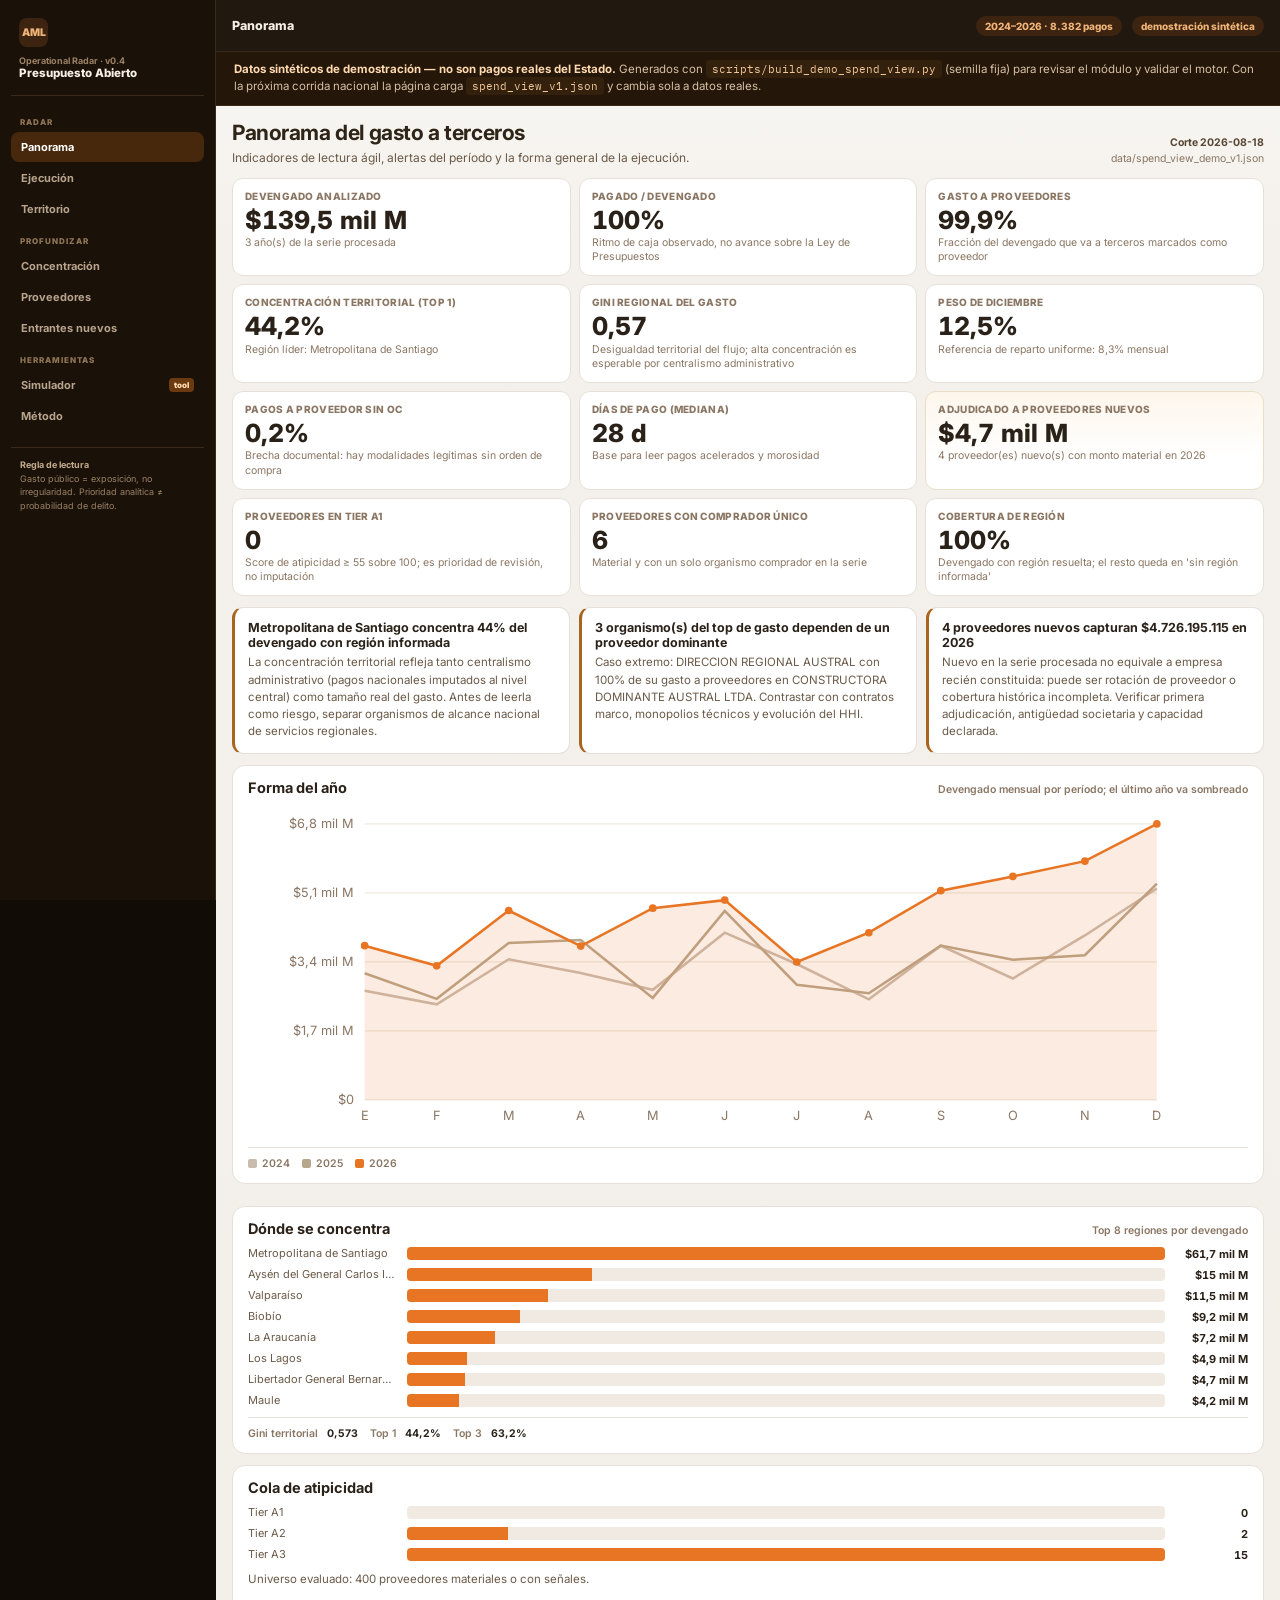
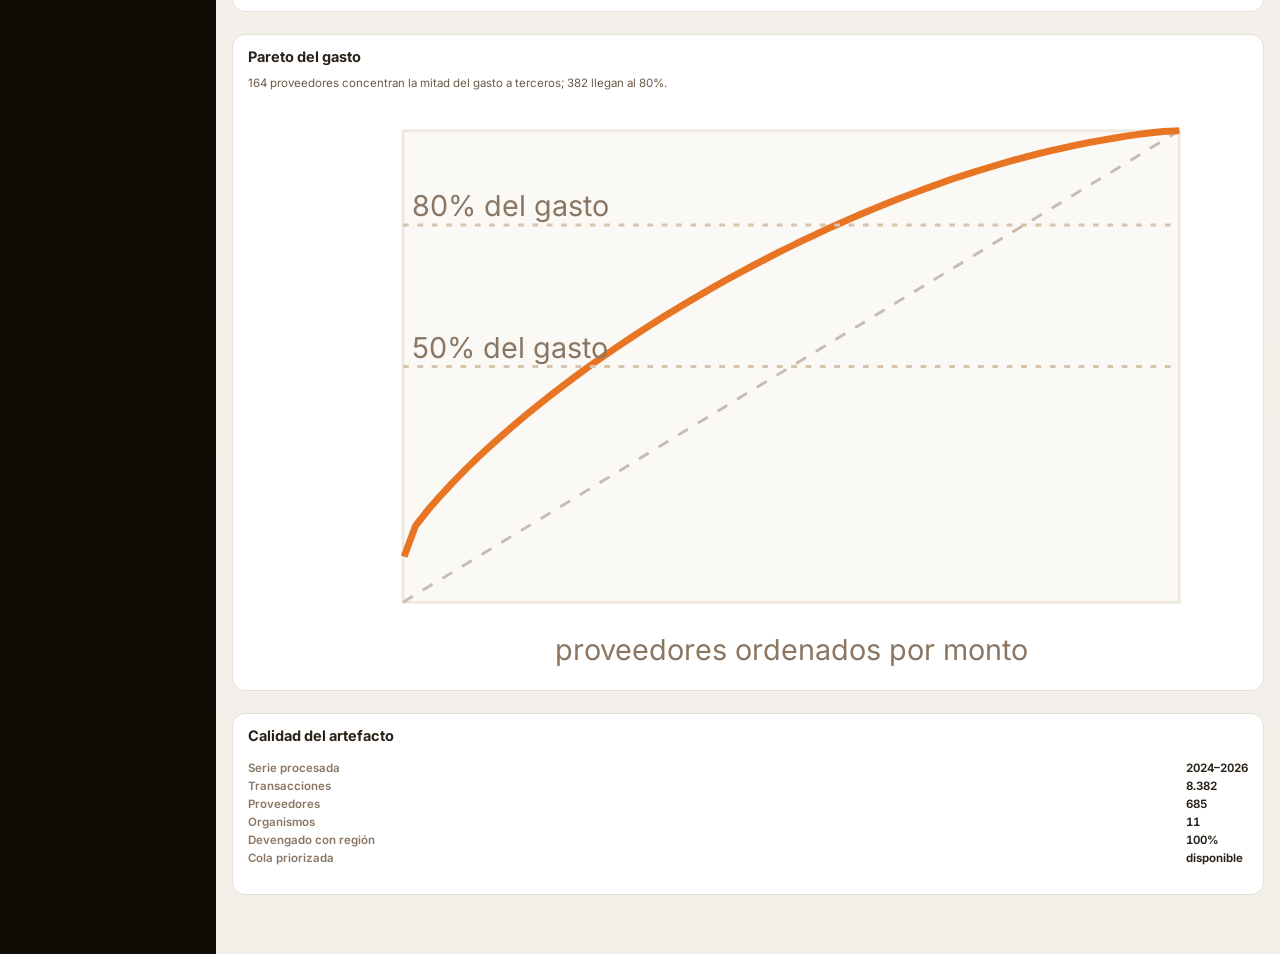
==== commit 2cb29c69: "feat: convierte el módulo de ejecución en un workbench interactivo La primera versión era una página" ====
--- a/docs/ejecucion.html
+++ b/docs/ejecucion.html
@@ -3,375 +3,280 @@
 <head>
 <meta charset="utf-8">
 <meta name="viewport" content="width=device-width,initial-scale=1">
-<title>Módulo de Ejecución y Pagos del Estado · Radar Presupuesto Abierto</title>
-<meta name="description" content="Vista analítica de ejecución presupuestaria, concentración territorial del gasto, proveedores atípicos y entrantes nuevos con adjudicación material.">
+<title>Ejecución y pagos del Estado · Radar Presupuesto Abierto</title>
+<meta name="description" content="Workbench de análisis del gasto del Estado a terceros: ejecución, mapa de concentración territorial, proveedores atípicos, entrantes nuevos y simulador de umbrales.">
+<link rel="preconnect" href="https://fonts.googleapis.com">
+<link rel="preconnect" href="https://fonts.gstatic.com" crossorigin>
+<link rel="stylesheet" href="https://fonts.googleapis.com/css2?family=Inter:wght@400;500;600;700;800;900&family=IBM+Plex+Mono:wght@400;600&display=swap">
 <style>
 :root{
-  --bg:#f3f4f6;--panel:#fff;--ink:#20242a;--muted:#6c727c;--line:#e2e5e9;--soft:#f8f8f9;
-  --accent:#e87524;--dark:#292e34;--alert:#a83d27;--watch:#a9651f;--ok:#376b52;--info:#3a5a78;
-  --p1:#8e2f20;--p2:#a9651f;--p3:#5d6670;
-  --radius:14px;--shadow:0 2px 8px #00000008;
+  --bg:#120c07; --side:#1a1109; --line-dark:#3a2a1a;
+  --ink:#2a2118; --ink-2:#584634; --muted:#8a7663; --line:#e6e0d8; --soft:#faf8f5; --card:#fff;
+  --pa:#c2570f; --pa-soft:#fdf3ea; --pa-line:#f0d8bf;
+  --c1:#e87524; --c2:#3a5a78; --c3:#5b4b8a; --c4:#376b52;
+  --alert:#a83d27; --watch:#a9651f; --ok:#376b52; --info:#3a5a78; --neutral:#8a7663;
+  --s0:#fbf1e6; --s1:#f6dcc0; --s2:#efbe8e; --s3:#e39a58; --s4:#cd762c; --s5:#9c5111;
+  --a1:#8e2f20; --a2:#a9651f; --a3:#6c6259;
 }
 *{box-sizing:border-box}
-html{scroll-behavior:smooth}
-body{margin:0;overflow-x:hidden;background:var(--bg);color:var(--ink);font:14px/1.45 Inter,system-ui,-apple-system,"Segoe UI",sans-serif;-webkit-font-smoothing:antialiased}
-.wrap{max-width:1640px;margin:auto;padding:22px}
-a{color:var(--info)}
-.card{background:var(--panel);border:1px solid var(--line);border-radius:var(--radius);padding:16px;box-shadow:var(--shadow)}
-.eyebrow{font-size:11px;font-weight:850;letter-spacing:.14em;color:var(--accent);text-transform:uppercase}
-h1{margin:5px 0 4px;font-size:29px;letter-spacing:-.01em}
-h2{margin:0;font-size:17px}
-.sub{color:var(--muted);max-width:1020px}
-.section-title{font-size:11px;font-weight:850;text-transform:uppercase;letter-spacing:.09em;color:var(--muted)}
-.small{font-size:12px;color:var(--muted)}
-.mono{font:11px/1.35 ui-monospace,SFMono-Regular,Menlo,monospace;color:var(--muted)}
-
-/* ---------- encabezado y navegación ---------- */
-.top{display:flex;justify-content:space-between;gap:22px;align-items:flex-end;flex-wrap:wrap}
-.pill{background:var(--dark);color:#fff;padding:8px 13px;border-radius:999px;font-size:12px;white-space:nowrap}
-.pill.warn{background:var(--watch)}
-.topmeta{display:flex;gap:8px;flex-wrap:wrap;align-items:center}
-nav.sections{position:sticky;top:0;z-index:20;background:#f3f4f6ee;backdrop-filter:blur(6px);border-bottom:1px solid var(--line);margin:16px -22px 0;padding:9px 22px;display:flex;gap:6px;overflow-x:auto}
-nav.sections a{color:var(--ink);text-decoration:none;font-size:12px;font-weight:700;padding:7px 11px;border-radius:999px;white-space:nowrap;border:1px solid transparent}
-nav.sections a:hover{background:#fff;border-color:var(--line)}
-.banner{margin-top:14px;border-radius:var(--radius);padding:12px 14px;font-size:13px;border:1px solid #f2d5bd;background:#fff8f1}
-.banner.demo{border-color:#e0c48f;background:#fff6e2}
-.banner b{display:block;margin-bottom:2px}
-
-/* ---------- indicadores ---------- */
-.kpis{display:grid;grid-template-columns:repeat(6,1fr);gap:10px;margin:16px 0}
-.kpi{background:var(--panel);border:1px solid var(--line);border-radius:var(--radius);padding:13px;box-shadow:var(--shadow);position:relative;overflow:hidden}
-.kpi:before{content:"";position:absolute;left:0;top:0;bottom:0;width:3px;background:var(--line)}
-.kpi.tone-watch:before{background:var(--watch)}
-.kpi.tone-alert:before{background:var(--alert)}
-.kpi .v{font-size:21px;font-weight:800;letter-spacing:-.02em;display:block;margin-bottom:1px}
-.kpi .l{display:block;font-size:11px;color:var(--muted);text-transform:uppercase;letter-spacing:.05em;font-weight:750}
-.kpi .h{display:block;font-size:11px;color:var(--muted);margin-top:5px;line-height:1.35}
+body{margin:0;background:var(--bg);color:var(--ink);font-family:Inter,ui-sans-serif,system-ui,-apple-system,"Segoe UI",Roboto,Arial,sans-serif;-webkit-font-smoothing:antialiased;overflow-x:hidden}
+button,input,select{font-family:inherit}
+:focus-visible{outline:2px solid var(--c1);outline-offset:2px;border-radius:6px}
+@media(prefers-reduced-motion:reduce){*{transition:none!important;animation:none!important}}
+
+/* ---------- shell ---------- */
+.shell{min-height:100vh;display:grid;grid-template-columns:216px minmax(0,1fr)}
+.side{position:sticky;top:0;height:100vh;background:var(--side);border-right:1px solid var(--line-dark);padding:16px 11px;overflow:auto}
+.brand{padding:2px 8px 15px;border-bottom:1px solid var(--line-dark)}
+.brand .mark{width:29px;height:29px;border-radius:8px;background:#3d2411;color:#f0b478;display:grid;place-items:center;font-size:10.5px;font-weight:900}
+.brand small{display:block;margin-top:8px;font-size:9px;color:#9a8163;font-weight:700}
+.brand strong{display:block;font-size:11.5px;color:#f6efe7;font-weight:800}
+.nav{padding-top:10px;display:flex;flex-direction:column;gap:1px}
+.nav-label{padding:11px 9px 4px;color:#8e7454;font-size:8px;font-weight:850;letter-spacing:.13em;text-transform:uppercase}
+.nav-btn{width:100%;border:0;background:transparent;color:#b8a48c;border-radius:8px;padding:8px 10px;text-align:left;font-size:11px;font-weight:700;cursor:pointer;display:flex;justify-content:space-between;gap:6px;align-items:center}
+.nav-btn:hover{background:#251708;color:#e8d9c6}
+.nav-btn.active{background:#48280d;color:#fff}
+.nav-tag{font-size:8px;font-weight:900;background:#6b3a11;color:#ffd9b0;padding:2px 5px;border-radius:4px}
+.side-foot{margin-top:16px;padding:10px 9px;border-top:1px solid var(--line-dark);font-size:9px;line-height:1.5;color:#9a8163}
+.side-foot b{color:#c4ab8c}
+.main{min-width:0;background:linear-gradient(180deg,#faf8f5 0,#f4f1ec 240px,#f2efe9 100%)}
+.top{height:52px;position:sticky;top:0;z-index:30;background:rgba(26,17,9,.97);border-bottom:1px solid var(--line-dark);display:flex;align-items:center;gap:10px;padding:0 16px;color:#f6efe7}
+.top>strong{font-size:12.5px;font-weight:800}
+.top .grow{flex:1}
+.top .chipdark{font-size:10px;font-weight:800;color:#f0b478;background:#3d2411;border-radius:99px;padding:4px 9px;white-space:nowrap}
+.wrap{padding:14px 16px 48px;max-width:1660px;margin:0 auto}
+.pv{background:#241608;color:#d6bfa4;border-bottom:1px solid var(--line-dark);padding:9px 18px;font-size:11.5px;line-height:1.5}
+.pv b{color:#ffd9b0}
+.pv code{font-family:'IBM Plex Mono',ui-monospace,Menlo,monospace;font-size:10.5px;background:#33200d;padding:2px 6px;border-radius:4px;color:#f0c79a}
+
+/* ---------- encabezado ---------- */
+.head{display:flex;justify-content:space-between;gap:16px;align-items:flex-end;margin-bottom:12px;flex-wrap:wrap}
+.head h1{font-size:21px;margin:0;color:#2f2418;letter-spacing:-.02em}
+.head p{font-size:12px;color:#6b5a48;margin:4px 0 0;max-width:80ch;line-height:1.45}
+.stamp{font-size:10.5px;color:#8a7663;text-align:right;line-height:1.45}
+.stamp b{display:block;color:#584634}
+
+/* ---------- tiles ---------- */
+.tiles{display:grid;grid-template-columns:repeat(6,minmax(0,1fr));gap:8px;margin-bottom:11px}
+.tile{background:var(--card);border:1px solid var(--line);border-radius:11px;padding:11px 12px;position:relative;overflow:hidden}
+.tile.tone-watch{background:linear-gradient(180deg,#fdf6ec,#fff 70%);border-color:#eadfc4}
+.tile.tone-alert{background:linear-gradient(180deg,#fbeee9,#fff 70%);border-color:#efd5cb}
+.tile .lab{font-size:10px;font-weight:800;letter-spacing:.03em;text-transform:uppercase;color:var(--muted)}
+.tile .val{font-size:25px;font-weight:800;color:var(--ink);line-height:1.05;margin-top:5px;font-variant-numeric:tabular-nums}
+.tile .sub{font-size:10.5px;color:var(--muted);margin-top:3px;line-height:1.35}
+
+/* ---------- paneles ---------- */
+.panel{background:var(--card);border:1px solid var(--line);border-radius:13px;padding:13px 15px;margin-bottom:11px}
+.ph{display:flex;justify-content:space-between;align-items:baseline;gap:12px;margin-bottom:10px;flex-wrap:wrap}
+.ph h2{font-size:14.5px;margin:0;color:var(--ink)}
+.ph .hint{font-size:10.5px;color:var(--muted);font-weight:600}
+.note{font-size:11.5px;line-height:1.5;color:#6b5a48;margin:0 0 10px;max-width:100ch}
+.note b{color:var(--ink)}
+.cols{display:grid;grid-template-columns:1.15fr .85fr;gap:11px}
+.cols3{display:grid;grid-template-columns:repeat(3,minmax(0,1fr));gap:11px}
+.grid-map{display:grid;grid-template-columns:300px minmax(0,1fr);gap:18px}
+
+/* ---------- controles ---------- */
+.chips{display:flex;gap:5px;flex-wrap:wrap;margin-bottom:9px}
+.chip{border:1px solid var(--line);background:#fff;color:#6b5a48;border-radius:99px;padding:5px 10px;font-size:10.5px;font-weight:700;cursor:pointer}
+.chip:hover{background:var(--soft);border-color:#d8c4ad}
+.chip.on{background:var(--pa);border-color:var(--pa);color:#fff}
+.filters{display:flex;gap:7px;flex-wrap:wrap;align-items:center;margin-bottom:10px}
+.filters input[type=search]{flex:1;min-width:200px;border:1px solid var(--line);border-radius:9px;padding:8px 11px;font-size:12px;color:var(--ink);background:#fff}
+
+.filters .hint{font-size:11px;color:var(--muted);font-weight:700}
+.filters label.hint{align-self:center}
+.filters select{border:1px solid var(--line);border-radius:9px;padding:8px 9px;font-size:11.5px;color:var(--ink-2);background:#fff;cursor:pointer}
 
 /* ---------- alertas ---------- */
-.alerts{display:grid;grid-template-columns:repeat(auto-fit,minmax(320px,1fr));gap:10px;margin-bottom:16px}
-.alert-card{border-left:3px solid var(--info);background:var(--panel);border:1px solid var(--line);border-left-width:3px;border-radius:var(--radius);padding:13px;box-shadow:var(--shadow)}
+.alerts{display:grid;grid-template-columns:repeat(auto-fit,minmax(310px,1fr));gap:9px;margin-bottom:11px}
+.alert-card{background:var(--card);border:1px solid var(--line);border-left:3px solid var(--info);border-radius:11px;padding:12px 13px}
 .alert-card.ALERT{border-left-color:var(--alert)}
 .alert-card.WATCH{border-left-color:var(--watch)}
-.alert-card.INFO{border-left-color:var(--info)}
-.alert-card b{display:block;font-size:13.5px;margin-bottom:4px}
-.alert-card p{margin:0;font-size:12px;color:#4d535b}
-
-/* ---------- bloques ---------- */
-section{margin:22px 0}
-.head{display:flex;justify-content:space-between;align-items:flex-end;gap:14px;margin-bottom:10px;flex-wrap:wrap}
-.grid2{display:grid;grid-template-columns:minmax(0,1.35fr) minmax(0,1fr);gap:14px}
-.grid-terr{display:grid;grid-template-columns:minmax(0,1.5fr) minmax(0,1fr);gap:14px}
-.controls{display:flex;gap:7px;flex-wrap:wrap;align-items:center}
-button.chip,select,input[type=search],input[type=text]{font:inherit;font-size:12px;border:1px solid var(--line);background:#fff;border-radius:9px;padding:8px 11px;color:var(--ink)}
-button.chip{cursor:pointer;font-weight:700}
-button.chip:hover{border-color:var(--accent)}
-button.chip[aria-pressed=true]{background:var(--dark);color:#fff;border-color:var(--dark)}
-button.link{background:none;border:none;color:var(--info);font:inherit;font-size:12px;cursor:pointer;text-decoration:underline;padding:0}
+.alert-card b{display:block;font-size:12.5px;margin-bottom:4px;color:var(--ink)}
+.alert-card p{margin:0;font-size:11.5px;line-height:1.5;color:#6b5a48}
+
+/* ---------- mapa ---------- */
+.map-box{display:flex;gap:12px;align-items:flex-start;justify-content:center}
+.map-box svg{height:620px;width:auto;display:block;overflow:visible;flex:none}
+.rg{cursor:pointer;stroke:#fff;stroke-width:.8;transition:opacity .12s}
+.rg:hover{opacity:.75}
+.rg.sel{stroke:#2f2418;stroke-width:1.8}
+.scale{display:flex;flex-direction:column;align-items:flex-start;padding-top:4px;flex:none}
+.scale i{width:11px;height:17px;display:block}
+.scale i:first-of-type{border-radius:3px 3px 0 0}
+.scale i:last-of-type{border-radius:0 0 3px 3px}
+.scale .sc-n{font-size:9.5px;color:var(--muted);font-variant-numeric:tabular-nums;padding:3px 0}
+.rank{display:grid;gap:2px}
+.rank-row{display:grid;grid-template-columns:16px 26px 1fr 74px 52px;gap:7px;align-items:center;background:none;border:0;width:100%;text-align:left;padding:5px 6px;border-radius:7px;cursor:pointer}
+.rank-row:hover{background:var(--soft)}
+.rank-row.sel{background:var(--pa-soft)}
+.rank-row .n{font-size:9.5px;color:#b3a291;font-variant-numeric:tabular-nums}
+.rank-row .ab{font:9.5px/1 'IBM Plex Mono',ui-monospace,Menlo,monospace;font-weight:800;color:#fff;background:#3f3527;border-radius:4px;padding:4px 3px;text-align:center}
+.rank-row .nm{font-size:11.5px;color:var(--ink);font-weight:600;overflow:hidden;text-overflow:ellipsis;white-space:nowrap}
+.rank-row .bar{height:7px;border-radius:99px;background:#eee8e0;overflow:hidden}
+.rank-row .bar>i{display:block;height:100%;border-radius:99px;background:var(--c1)}
+.rank-row .v{font-size:11.5px;text-align:right;color:var(--ink-2);font-variant-numeric:tabular-nums;font-weight:700}
+.regdetail{border:1px solid var(--pa-line);background:var(--pa-soft);border-radius:10px;padding:11px 12px;margin-bottom:10px}
+.regdetail h3{margin:0 0 7px;font-size:13px;color:var(--ink)}
+.regdetail .kv{display:grid;grid-template-columns:repeat(4,minmax(0,1fr));gap:7px}
+.regdetail .kv>div{background:#fff;border:1px solid var(--pa-line);border-radius:8px;padding:7px 8px}
+.regdetail .kv span{display:block;font-size:9.5px;color:var(--muted);font-weight:700}
+.regdetail .kv b{display:block;font-size:15px;color:var(--ink);font-variant-numeric:tabular-nums;margin-top:2px}
+
+/* ---------- gráficos ---------- */
+svg.chart{width:100%;height:auto;display:block;overflow:visible;max-width:920px;margin:0 auto}
+.axis{font-size:10px;fill:var(--muted)}
+.gridline{stroke:#eee8e0;stroke-width:1}
+.legend{display:flex;gap:12px;flex-wrap:wrap;margin-top:9px;padding-top:9px;border-top:1px solid var(--line)}
+.legend span{display:flex;align-items:center;gap:5px;font-size:10.5px;color:var(--muted);font-weight:600}
+.legend i{width:9px;height:9px;border-radius:2px;display:block}
+.hbar{display:grid;gap:7px}
+.hbar-row{display:grid;grid-template-columns:150px minmax(0,1fr) 74px;gap:9px;align-items:center}
+.hbar-row .l{font-size:11px;color:#6b5a48;line-height:1.25;overflow:hidden;text-overflow:ellipsis;white-space:nowrap}
+.hbar-row .t{height:13px;background:#f0eae2;border-radius:4px;overflow:hidden;display:flex}
+.hbar-row .t i{display:block;height:100%}
+.hbar-row .v{font-size:11px;text-align:right;color:var(--ink);font-weight:700;font-variant-numeric:tabular-nums}
+.heat{overflow-x:auto}
+.heat table{border-collapse:separate;border-spacing:2px;font-size:10.5px}
+.heat th{font-size:9.5px;color:var(--muted);font-weight:800;text-transform:uppercase;padding:0 3px;white-space:nowrap}
+.heat th.rowh{text-align:left;max-width:210px;overflow:hidden;text-overflow:ellipsis;font-weight:650;color:var(--ink-2);text-transform:none;font-size:10.5px}
+.heat td{width:34px;height:22px;border-radius:4px;cursor:default}
+.dot{cursor:pointer}
+.dot:hover{stroke:#2f2418;stroke-width:1.6}
 
 /* ---------- tablas ---------- */
-.table-wrap{overflow:auto;max-height:620px;border-radius:10px;border:1px solid var(--line)}
-table{border-collapse:collapse;width:100%;font-size:12.5px}
-th,td{text-align:left;border-bottom:1px solid var(--line);padding:9px 10px;vertical-align:top}
-th{position:sticky;top:0;background:#fafafa;font-size:10px;text-transform:uppercase;letter-spacing:.04em;color:var(--muted);z-index:1;cursor:pointer;white-space:nowrap}
-th.no-sort{cursor:default}
-tbody tr:hover{background:#fcfbfa}
-tbody tr.clickable{cursor:pointer}
-td.num,th.num{text-align:right;font-variant-numeric:tabular-nums}
-.entity{font-weight:700}
-.id{display:block;color:var(--muted);font:10px/1.35 ui-monospace,SFMono-Regular,Menlo,monospace;margin-top:2px}
-.badge{font-size:10px;font-weight:850;border-radius:99px;padding:3px 7px;display:inline-block;background:#eee;white-space:nowrap}
-.tier-A1{background:#f7dfda;color:var(--p1)}
-.tier-A2{background:#ffecd8;color:var(--p2)}
-.tier-A3{background:#eceff1;color:var(--p3)}
-.badge.P1{background:#f7dfda;color:var(--p1)}
-.badge.P2{background:#ffecd8;color:var(--p2)}
-.badge.P3{background:#eceff1;color:var(--p3)}
-
-/* ---------- micro visualizaciones ---------- */
-.meter{height:7px;border-radius:99px;background:#eceff1;overflow:hidden;min-width:70px}
-.meter i{display:block;height:100%;background:var(--accent)}
-.stack{display:flex;height:9px;border-radius:99px;overflow:hidden;background:#eceff1;min-width:110px}
+.tbl-wrap{overflow:auto;max-height:600px;border:1px solid var(--line);border-radius:10px}
+table.data{width:100%;border-collapse:collapse;font-size:11.5px}
+table.data th{position:sticky;top:0;z-index:1;text-align:left;font-size:9.5px;font-weight:900;letter-spacing:.04em;text-transform:uppercase;color:var(--muted);background:#fbf9f6;padding:8px;border-bottom:1px solid var(--line);white-space:nowrap;cursor:pointer}
+table.data th.no-sort{cursor:default}
+table.data th.r,table.data td.r{text-align:right}
+table.data td{padding:7px 8px;border-bottom:1px solid #f2ede6;color:#6b5a48;vertical-align:middle}
+table.data tbody tr.clickable{cursor:pointer}
+table.data tbody tr:hover{background:var(--pa-soft)}
+.ent-name{color:var(--ink);font-weight:650;line-height:1.25}
+.rut{font-family:'IBM Plex Mono',ui-monospace,Menlo,monospace;font-size:10px;color:var(--muted)}
+table.data .rut,.ficha-hd .rut{display:block;margin-top:2px}
+.pill{display:inline-block;font-size:9px;font-weight:900;letter-spacing:.02em;text-transform:uppercase;padding:2px 6px;border-radius:5px;white-space:nowrap}
+.t-A1{background:#f7dfda;color:var(--a1)}
+.t-A2{background:#ffecd8;color:var(--a2)}
+.t-A3{background:#eeeae4;color:var(--a3)}
+.stack{display:flex;height:9px;border-radius:99px;overflow:hidden;background:#f0eae2;min-width:96px}
 .stack i{display:block;height:100%}
-.score{font-size:17px;font-weight:850;font-variant-numeric:tabular-nums}
-.legend{display:flex;gap:12px;flex-wrap:wrap;font-size:11px;color:var(--muted);margin-top:8px}
-.legend span{display:flex;gap:5px;align-items:center}
-.legend i{width:10px;height:10px;border-radius:3px;display:inline-block}
-svg{display:block;width:100%;height:auto;overflow:visible}
-#chartLorenz svg{max-width:320px;margin:0 auto}
-.axis{font-size:10px;fill:var(--muted)}
-.gridline{stroke:var(--line);stroke-width:1}
-
-/* ---------- franja territorial ---------- */
-.strip{display:grid;gap:3px}
-.strip-row{display:grid;grid-template-columns:44px minmax(120px,1.15fr) minmax(0,3fr) 92px;gap:9px;align-items:center;padding:4px 6px;border-radius:8px;cursor:pointer;border:1px solid transparent}
-.strip-row:hover{background:var(--soft);border-color:var(--line)}
-.strip-row[aria-selected=true]{background:#fff8f1;border-color:#f2d5bd}
-.abbr{font:11px/1 ui-monospace,SFMono-Regular,Menlo,monospace;font-weight:800;background:var(--dark);color:#fff;border-radius:6px;padding:6px 5px;text-align:center}
-.abbr.unknown{background:var(--p3)}
-.strip-name{font-size:12.5px;font-weight:650;overflow:hidden;text-overflow:ellipsis;white-space:nowrap}
-.strip-bar{height:15px;background:#eceff1;border-radius:5px;overflow:hidden}
-.strip-bar i{display:block;height:100%;background:linear-gradient(90deg,#e8752499,#e87524)}
-.strip-val{font-size:12px;font-variant-numeric:tabular-nums;text-align:right;font-weight:700}
-
-/* ---------- panel lateral / drawer ---------- */
-.drawer{position:fixed;visibility:hidden;inset:0 0 0 auto;width:min(560px,100%);background:#fff;border-left:1px solid var(--line);box-shadow:-12px 0 40px #0000001a;padding:20px;overflow:auto;transform:translateX(100%);transition:transform .18s ease;z-index:60}
-.drawer[open]{visibility:visible;transform:translateX(0)}
-.drawer-head{display:flex;justify-content:space-between;gap:12px;align-items:flex-start;margin-bottom:12px}
-.reason{border:1px solid var(--line);border-radius:11px;padding:11px;margin-bottom:8px;background:var(--soft)}
+.spark{display:inline-flex;gap:1px;align-items:flex-end;height:20px}
+.spark i{width:4px;background:#e4d9cb;display:block;border-radius:1px 1px 0 0}
+.pager{display:flex;justify-content:space-between;align-items:center;gap:10px;margin-top:10px;font-size:11px;color:var(--muted)}
+.pager button{border:1px solid var(--line);background:#fff;border-radius:8px;padding:6px 11px;font-size:11px;font-weight:700;color:var(--ink-2);cursor:pointer}
+.pager button:disabled{opacity:.4;cursor:default}
+
+/* ---------- simulador ---------- */
+.sim{display:grid;grid-template-columns:320px minmax(0,1fr);gap:14px}
+.slider{margin-bottom:11px}
+.slider label{display:flex;justify-content:space-between;gap:8px;font-size:11px;font-weight:700;color:var(--ink-2);margin-bottom:4px}
+.slider label b{font-variant-numeric:tabular-nums;color:var(--pa)}
+.slider input[type=range]{width:100%;accent-color:var(--pa)}
+.slider .exp{font-size:10px;color:var(--muted);margin-top:2px;line-height:1.4}
+.delta-up{color:var(--alert);font-weight:800}
+.delta-down{color:var(--ok);font-weight:800}
+.delta-same{color:var(--muted)}
+
+/* ---------- ficha ---------- */
+.ficha-bd{position:fixed;inset:0;background:rgba(26,17,9,.5);z-index:60;display:none}
+.ficha-bd.open{display:block}
+.ficha{position:fixed;top:0;right:0;bottom:0;width:min(560px,96vw);background:#fdfbf8;border-left:1px solid var(--line);z-index:61;overflow:auto;transform:translateX(101%);transition:transform .2s;box-shadow:-20px 0 50px rgba(26,17,9,.18);visibility:hidden}
+.ficha.open{transform:none;visibility:visible}
+.ficha-hd{position:sticky;top:0;background:linear-gradient(180deg,#48280d,#5d360f);color:#fbeee0;padding:15px 18px;z-index:2}
+.ficha-hd .eyebrow{font-size:9.5px;font-weight:900;letter-spacing:.09em;text-transform:uppercase;color:#f0b478}
+.ficha-hd h2{margin:5px 0 6px;font-size:17px;line-height:1.25;color:#fff}
+.ficha-hd .rut{color:#e2c3a2}
+.ficha-close{position:absolute;top:13px;right:14px;background:rgba(255,255,255,.14);border:0;color:#fbeee0;border-radius:8px;padding:5px 10px;font-size:11px;font-weight:700;cursor:pointer}
+.ficha-body{padding:14px 18px 44px}
+.fsec{margin-bottom:14px}
+.fsec>h3{font-size:10px;font-weight:900;letter-spacing:.07em;text-transform:uppercase;color:var(--pa);margin:0 0 7px;padding-bottom:5px;border-bottom:1px solid var(--line)}
+.frow{display:grid;grid-template-columns:150px minmax(0,1fr);gap:9px;padding:5px 0;font-size:11.5px}
+.frow dt{color:var(--muted);font-weight:600}
+.frow dd{margin:0;color:var(--ink);font-weight:650;font-variant-numeric:tabular-nums}
+.reason{border:1px solid var(--line);border-radius:10px;padding:10px 11px;margin-bottom:7px;background:#fff}
 .reason .rh{display:flex;justify-content:space-between;gap:10px;align-items:baseline}
-.reason b{font-size:12.5px}
-.reason .w{font-size:12px;font-weight:850;color:var(--accent);font-variant-numeric:tabular-nums}
-.reason p{margin:5px 0 0;font-size:12px;color:#4d535b}
-.reason .alt{margin-top:6px;font-size:11.5px;color:var(--muted);border-left:2px solid var(--line);padding-left:8px}
-.kv{display:grid;grid-template-columns:1fr auto;gap:4px 10px;font-size:12px;margin-top:8px}
-.kv div:nth-child(odd){color:var(--muted)}
-.kv div:nth-child(even){font-variant-numeric:tabular-nums;font-weight:650;text-align:right}
-.scrim{position:fixed;inset:0;background:#20242a55;z-index:50;display:none}
-.scrim[open]{display:block}
-
-/* ---------- método ---------- */
-.method-grid{display:grid;grid-template-columns:repeat(auto-fit,minmax(280px,1fr));gap:10px}
-.def{border:1px solid var(--line);border-radius:11px;padding:11px;background:var(--soft)}
-.def b{font-size:12.5px}
-.def p{margin:4px 0 0;font-size:12px;color:#4d535b}
-.guardrails{display:flex;gap:6px;flex-wrap:wrap;margin-top:8px}
-.guardrails span{font-size:10.5px;font-weight:750;background:#eceff1;color:var(--p3);border-radius:99px;padding:4px 9px}
-footer{margin:26px 0 10px;color:var(--muted);font-size:11.5px;line-height:1.6}
-
-@media(max-width:1250px){.kpis{grid-template-columns:repeat(3,1fr)}.grid2,.grid-terr{grid-template-columns:minmax(0,1fr)}}
-@media(max-width:700px){
-  .wrap{padding:14px}.kpis{grid-template-columns:repeat(2,1fr)}h1{font-size:23px}
-  .strip-row{grid-template-columns:38px 1fr 74px;grid-template-areas:"a n v" "a b v"}
-  .strip-row .abbr{grid-area:a}.strip-row .strip-name{grid-area:n}.strip-row .strip-bar{grid-area:b}.strip-row .strip-val{grid-area:v}
-  nav.sections{margin:14px -14px 0;padding:8px 14px}
-}
-@media print{nav.sections,.controls,.drawer,.scrim{display:none}body{background:#fff}}
+.reason b{font-size:12px;color:var(--ink)}
+.reason .w{font-size:11.5px;font-weight:900;color:var(--pa);font-variant-numeric:tabular-nums}
+.reason p{margin:5px 0 0;font-size:11.5px;color:#6b5a48;line-height:1.45}
+.reason .alt{margin-top:6px;font-size:11px;color:var(--muted);border-left:2px solid var(--line);padding-left:8px;line-height:1.45}
+
+/* ---------- guardarraíles ---------- */
+.guard{background:var(--soft);border:1px solid var(--line);border-radius:11px;padding:12px 14px}
+.guard h2{margin:0 0 8px;font-size:12.5px;color:var(--ink)}
+.guard ul{margin:0;padding-left:16px;display:grid;gap:5px}
+.guard li{font-size:11px;line-height:1.5;color:#6b5a48}
+.guard li b{color:var(--ink-2)}
+.defs{display:grid;grid-template-columns:repeat(auto-fit,minmax(280px,1fr));gap:9px}
+.def{border:1px solid var(--line);border-radius:10px;padding:10px 11px;background:#fff}
+.def b{font-size:12px;color:var(--ink)}
+.def p{margin:4px 0 0;font-size:11.5px;color:#6b5a48;line-height:1.45}
+.tags{display:flex;gap:6px;flex-wrap:wrap}
+.tags span{font-size:10px;font-weight:750;background:#efe9e1;color:#6b5a48;border-radius:99px;padding:4px 9px}
+
+.tip{position:fixed;z-index:80;pointer-events:none;background:#2f2418;color:#fbeee0;border-radius:8px;padding:7px 10px;font-size:11px;line-height:1.4;opacity:0;transition:opacity .1s;box-shadow:0 8px 24px rgba(26,17,9,.3);max-width:260px}
+.tip.on{opacity:1}
+.tip b{color:#fff;display:block}
+
+@media(max-width:1280px){
+  .tiles{grid-template-columns:repeat(3,minmax(0,1fr))}
+  .cols,.cols3,.grid-map,.sim{grid-template-columns:minmax(0,1fr)}
+  .map-box svg{height:430px}
+}
+@media(max-width:900px){.shell{grid-template-columns:1fr}.side{display:none}}
+@media(max-width:640px){
+  .tiles{grid-template-columns:repeat(2,minmax(0,1fr))}
+  .hbar-row{grid-template-columns:104px minmax(0,1fr) 62px}
+  .regdetail .kv{grid-template-columns:repeat(2,1fr)}
+  .hide-s{display:none}
+}
+@media print{.side,.top,.chips,.filters,.ficha,.ficha-bd{display:none}body{background:#fff}}
 </style>
 </head>
 <body>
-<div class="wrap">
-
-  <header class="top">
-    <div>
-      <div class="eyebrow">Radar Presupuesto Abierto · módulo analítico</div>
-      <h1>Ejecución y pagos del Estado a terceros</h1>
-      <p class="sub">Ritmo de ejecución → concentración territorial → dependencia comprador/proveedor → proveedores atípicos y entrantes nuevos → patrones de calendario y documentación. Todo indicador de esta vista ordena trabajo analítico: <b>no califica delitos, no estima riesgo LA/FT y no sustituye la verificación documental</b>.</p>
+<div class="shell">
+  <aside class="side">
+    <div class="brand">
+      <div class="mark">AML</div>
+      <small>Operational Radar · v0.4</small>
+      <strong>Presupuesto Abierto</strong>
     </div>
-    <div class="topmeta">
-      <span class="pill" id="periodPill">Cargando…</span>
-      <span class="pill" id="modePill" hidden>—</span>
+    <nav class="nav" id="nav"></nav>
+    <div class="side-foot"><b>Regla de lectura</b><br>Gasto público = exposición, no irregularidad. Prioridad analítica ≠ probabilidad de delito.</div>
+  </aside>
+
+  <main class="main">
+    <header class="top">
+      <strong id="topTitle">Panorama</strong>
+      <span class="grow"></span>
+      <span class="chipdark" id="topPeriod">—</span>
+      <span class="chipdark" id="topMode">—</span>
+    </header>
+    <div class="pv" id="banner">Cargando artefacto analítico…</div>
+    <div class="wrap">
+      <div class="head">
+        <div>
+          <h1 id="viewTitle">Ejecución y pagos del Estado a terceros</h1>
+          <p id="viewIntro">Ritmo de ejecución, concentración territorial, dependencia comprador/proveedor, proveedores atípicos y entrantes nuevos.</p>
+        </div>
+        <div class="stamp" id="stamp"></div>
+      </div>
+      <div id="view"></div>
     </div>
-  </header>
-
-  <nav class="sections" aria-label="Secciones del módulo">
-    <a href="#ejecucion">Ejecución</a>
-    <a href="#territorio">Territorio</a>
-    <a href="#proveedores">Proveedores atípicos</a>
-    <a href="#nuevos">Entrantes nuevos</a>
-    <a href="#organismos">Organismos</a>
-    <a href="#patrones">Patrones</a>
-    <a href="#metodo">Método y umbrales</a>
-  </nav>
-
-  <div id="stateBanner" class="banner" role="status">Cargando vista de ejecución…</div>
-
-  <section id="indicadores" aria-label="Indicadores de lectura ágil">
-    <div class="kpis" id="kpis"></div>
-    <div class="alerts" id="alerts"></div>
-  </section>
-
-  <section id="ejecucion">
-    <div class="head">
-      <div>
-        <h2>Ritmo de ejecución</h2>
-        <p class="small">Flujo devengado y pagado efectivamente observado. La fuente no publica presupuesto vigente por organismo, de modo que aquí no existe “% de avance sobre la Ley de Presupuestos”: se lee ritmo, estacionalidad y cierre de año.</p>
-      </div>
-      <div class="controls" id="execControls"></div>
-    </div>
-    <div class="grid2">
-      <div class="card">
-        <div class="section-title">Devengado mensual y curva acumulada</div>
-        <div id="chartMonthly"></div>
-        <div class="legend" id="legendMonthly"></div>
-      </div>
-      <div class="card">
-        <div class="section-title">Cierre de año y caja por período</div>
-        <div class="table-wrap" style="max-height:none">
-          <table id="tblYears"><thead><tr>
-            <th class="no-sort">Período</th><th class="num no-sort">Devengado</th><th class="num no-sort">Pag./dev.</th>
-            <th class="num no-sort">Diciembre</th><th class="num no-sort">Q4</th><th class="num no-sort">Días pago</th><th class="num no-sort">Prov.</th>
-          </tr></thead><tbody></tbody></table>
-        </div>
-        <p class="small" style="margin-top:9px">Referencia de reparto uniforme: 8,3% mensual. Un diciembre muy sobre esa referencia concentra decisiones de gasto en el cierre, lo que es legítimo pero reduce el tiempo de control previo.</p>
-      </div>
-    </div>
-  </section>
-
-  <section id="territorio">
-    <div class="head">
-      <div>
-        <h2>Concentración del gasto por región</h2>
-        <p class="small">Franja nacional norte→sur. El volumen de gasto mide exposición y tamaño del Estado en el territorio, no irregularidad: por eso las métricas de atipicidad se muestran normalizadas por transacciones.</p>
-      </div>
-      <div class="controls" id="regionControls"></div>
-    </div>
-    <div class="grid-terr">
-      <div class="card">
-        <div class="section-title" id="stripTitle">Distribución nacional</div>
-        <div class="strip" id="strip" role="listbox" aria-label="Regiones ordenadas de norte a sur"></div>
-        <p class="small" style="margin-top:9px">Selecciona una región para ver su ficha comparada.</p>
-      </div>
-      <div>
-        <div class="card" style="margin-bottom:14px">
-          <div class="section-title">Curva de Lorenz territorial</div>
-          <div id="chartLorenz"></div>
-          <div class="kv" id="concKv"></div>
-        </div>
-        <div class="card" id="regionDetail">
-          <div class="section-title">Ficha regional</div>
-          <p class="small">Selecciona una región en la franja para comparar su participación, su concentración de proveedores y su intensidad de señales.</p>
-        </div>
-      </div>
-    </div>
-    <div class="card" style="margin-top:14px">
-      <div class="section-title">Macrozonas y clasificadores presupuestarios</div>
-      <div class="grid2" style="margin-top:8px">
-        <div id="chartMacro"></div>
-        <div id="chartSubtitles"></div>
-      </div>
-    </div>
-  </section>
-
-  <section id="proveedores">
-    <div class="head">
-      <div>
-        <h2>Proveedores con patrones atípicos</h2>
-        <p class="small">Score 0–100 construido por suma de contribuciones nombradas. Cada contribución trae su métrica y su lectura alternativa, para que descartarla sea tan barato como confirmarla.</p>
-      </div>
-      <div class="controls" id="providerControls"></div>
-    </div>
-    <div class="card">
-      <div class="table-wrap">
-        <table id="tblProviders"><thead><tr>
-          <th class="no-sort">Score</th>
-          <th data-sort="provider_name">Proveedor</th>
-          <th class="num" data-sort="amount_clp">Devengado</th>
-          <th class="num" data-sort="transactions">Pagos</th>
-          <th class="num" data-sort="organizations">Organismos</th>
-          <th class="num" data-sort="max_share_of_buyer">Peso en su comprador</th>
-          <th class="num" data-sort="top_client_share">Dependencia</th>
-          <th class="num" data-sort="december_share">Diciembre</th>
-          <th class="num" data-sort="missing_oc_share">Sin OC</th>
-          <th class="num" data-sort="days_to_pay_median">Días pago</th>
-          <th class="no-sort">Contribuciones</th>
-        </tr></thead><tbody></tbody></table>
-      </div>
-      <div class="legend" id="legendReasons"></div>
-    </div>
-  </section>
-
-  <section id="nuevos">
-    <div class="head">
-      <div>
-        <h2>Entrantes nuevos con adjudicación material</h2>
-        <p class="small" id="newSubtitle">Proveedores cuya primera aparición ocurre en el último año de la serie procesada y cuyo monto supera el corte del propio cohorte de entrantes.</p>
-      </div>
-      <div class="controls" id="newControls"></div>
-    </div>
-    <div class="card">
-      <div class="banner" style="margin:0 0 12px">
-        <b>Lectura obligada</b>“Nuevo en la serie” no equivale a empresa recién constituida ni a irregularidad: puede reflejar rotación de proveedor, licitación reciente o cobertura histórica incompleta de la serie procesada. La verificación mínima es primera adjudicación, antigüedad societaria y capacidad declarada.
-      </div>
-      <div class="table-wrap">
-        <table id="tblNew"><thead><tr>
-          <th data-sort="provider_name">Proveedor</th>
-          <th class="num" data-sort="amount_clp">Devengado</th>
-          <th class="num" data-sort="share_of_new_cohort">% del cohorte</th>
-          <th class="num" data-sort="transactions">Pagos</th>
-          <th class="num" data-sort="months_active">Meses activos</th>
-          <th class="num" data-sort="organizations">Organismos</th>
-          <th class="no-sort">Principal comprador</th>
-          <th class="num" data-sort="missing_oc_share">Sin OC</th>
-          <th class="num" data-sort="anomaly_score">Score</th>
-        </tr></thead><tbody></tbody></table>
-      </div>
-    </div>
-  </section>
-
-  <section id="organismos">
-    <div class="head">
-      <div>
-        <h2>Organismos compradores</h2>
-        <p class="small">Tamaño del gasto, dependencia de proveedor dominante (HHI y participación del primero), brecha documental y señales acumuladas.</p>
-      </div>
-      <div class="controls" id="orgControls"></div>
-    </div>
-    <div class="card">
-      <div class="table-wrap">
-        <table id="tblOrgs"><thead><tr>
-          <th data-sort="organization_name">Organismo</th>
-          <th class="num" data-sort="devengado">Devengado</th>
-          <th class="num" data-sort="share_of_national">% nacional</th>
-          <th class="num" data-sort="providers">Proveedores</th>
-          <th class="num" data-sort="provider_hhi">HHI proveedor</th>
-          <th class="no-sort">Proveedor dominante</th>
-          <th class="num" data-sort="top_provider_share">Su peso</th>
-          <th class="num" data-sort="december_share">Diciembre</th>
-          <th class="num" data-sort="missing_oc_share">Sin OC</th>
-          <th class="num" data-sort="p1_signals">P1</th>
-        </tr></thead><tbody></tbody></table>
-      </div>
-    </div>
-  </section>
-
-  <section id="patrones">
-    <div class="head"><div><h2>Patrones transversales</h2>
-      <p class="small">Composición del gasto y calidad documental a escala nacional, más los organismos donde se acumulan señales de fraccionamiento, duplicado candidato y cierre de año.</p></div></div>
-    <div class="grid2">
-      <div class="card">
-        <div class="section-title">Composición y calidad documental</div>
-        <div id="shareBars"></div>
-      </div>
-      <div class="card">
-        <div class="section-title">Dónde se acumulan las señales</div>
-        <div id="patternTables"></div>
-      </div>
-    </div>
-  </section>
-
-  <section id="metodo">
-    <div class="head"><div><h2>Método, umbrales y límites</h2>
-      <p class="small">Todo umbral es una decisión analítica explícita: cambia el ordenamiento de la vista, nunca la semántica del dato fuente.</p></div>
-      <div class="controls"><button class="chip" id="btnPrint">Imprimir / PDF</button></div>
-    </div>
-    <div class="card">
-      <div class="section-title">Catálogo de indicadores</div>
-      <div class="method-grid" id="catalog" style="margin-top:9px"></div>
-      <div class="section-title" style="margin-top:16px">Umbrales aplicados en esta corrida</div>
-      <div class="method-grid" id="thresholds" style="margin-top:9px"></div>
-      <div class="section-title" style="margin-top:16px">Guardarraíles de interpretación</div>
-      <div class="guardrails" id="guardrails"></div>
-      <div class="section-title" style="margin-top:16px">Cobertura del artefacto</div>
-      <div class="kv" id="coverageKv"></div>
-    </div>
-  </section>
-
-  <footer>
-    Fuente: pagos de <a href="https://api.presupuestoabierto.gob.cl/about-data" rel="noreferrer noopener">Presupuesto Abierto (DIPRES)</a>, normalizados por Radar Presupuesto Abierto.
-    Las señales reutilizadas provienen de la cola de investigación del radar; este módulo no crea señales nuevas.
-    <br>Volver al <a href="index.html">tablero de investigación</a>.
-  </footer>
+  </main>
 </div>
 
-<div class="scrim" id="scrim"></div>
-<aside class="drawer" id="drawer" aria-hidden="true" aria-label="Ficha de detalle"></aside>
+<div class="ficha-bd" id="fbd"></div>
+<aside class="ficha" id="ficha" aria-label="Ficha de detalle"></aside>
+<div class="tip" id="tip"></div>
 
 <script>
 (() => {
 "use strict";
 
-/* ============================ utilidades ============================ */
+/* ===================== utilidades y formato ===================== */
 const NF = new Intl.NumberFormat('es-CL');
 const esc = s => String(s ?? '').replace(/[&<>"']/g, m => ({'&':'&amp;','<':'&lt;','>':'&gt;','"':'&quot;',"'":'&#39;'}[m]));
 const num = v => (v === null || v === undefined || v === '' || Number.isNaN(Number(v))) ? null : Number(v);
@@ -380,723 +285,1260 @@
 const fmtDays = v => num(v) === null ? '—' : `${NF.format(Math.round(num(v)))} d`;
 const fmtRatio = (v, d = 2) => num(v) === null ? '—' : new Intl.NumberFormat('es-CL', {maximumFractionDigits:d}).format(num(v));
 function fmtMoney(v){
-  const n = num(v);
-  if (n === null) return '—';
-  const abs = Math.abs(n);
-  if (abs >= 1e12) return `$${fmtRatio(n/1e12, 2)} bill.`;
-  if (abs >= 1e9)  return `$${fmtRatio(n/1e9, 1)} mil M`;
-  if (abs >= 1e6)  return `$${fmtRatio(n/1e6, 1)} M`;
+  const n = num(v); if (n === null) return '—';
+  const a = Math.abs(n);
+  if (a >= 1e12) return `$${fmtRatio(n/1e12, 2)} bill.`;
+  if (a >= 1e9)  return `$${fmtRatio(n/1e9, 1)} mil M`;
+  if (a >= 1e6)  return `$${fmtRatio(n/1e6, 1)} M`;
   return `$${fmtInt(n)}`;
 }
 const fmtMoneyFull = v => num(v) === null ? '—' : `$${fmtInt(v)}`;
-const fmtBy = (v, format) => ({money:fmtMoney, percent:fmtPct, integer:fmtInt, days:fmtDays, ratio:fmtRatio}[format] || fmtInt)(v);
-const el = (id) => document.getElementById(id);
-const byDesc = key => (a, b) => (num(b[key]) ?? -Infinity) - (num(a[key]) ?? -Infinity);
-
-function download(name, text, type='text/csv;charset=utf-8'){
-  const url = URL.createObjectURL(new Blob(['﻿' + text], {type}));
-  const a = document.createElement('a');
-  a.href = url; a.download = name; document.body.appendChild(a); a.click(); a.remove();
+const fmtBy = (v, f) => ({money:fmtMoney, percent:fmtPct, integer:fmtInt, days:fmtDays, ratio:fmtRatio}[f] || fmtInt)(v);
+const el = id => document.getElementById(id);
+const MONTHS = ['E','F','M','A','M','J','J','A','S','O','N','D'];
+const MONTH_NAMES = ['enero','febrero','marzo','abril','mayo','junio','julio','agosto','septiembre','octubre','noviembre','diciembre'];
+const SCALE = ['#fbf1e6','#f6dcc0','#efbe8e','#e39a58','#cd762c','#9c5111'];
+const clamp = (v, lo, hi) => Math.max(lo, Math.min(hi, v));
+
+async function download(name, text){
+  const body = '﻿' + text;
+  // Dentro del visor de artifacts la descarga la media el anfitrión; fuera
+  // (GitHub Pages, archivo local) se usa el enlace directo de siempre.
+  try {
+    if (window.claude && typeof window.claude.use === 'function'){
+      const dl = await window.claude.use('downloads');
+      if (dl){
+        try { await dl.save({filename:name, data:body}); return; }
+        catch (err){
+          if (err && err.code === 'declined') return;
+          if (err && err.code === 'extension_not_enabled'){
+            try { await dl.save({filename:name.replace(/\.csv$/, '.txt'), data:body}); return; } catch (e2) { /* cae al enlace */ }
+          }
+        }
+      }
+    }
+  } catch (e) { /* cae al enlace */ }
+  const url = URL.createObjectURL(new Blob([body], {type:'text/csv;charset=utf-8'}));
+  const a = document.createElement('a'); a.href = url; a.download = name;
+  document.body.appendChild(a); a.click(); a.remove();
   setTimeout(() => URL.revokeObjectURL(url), 1500);
 }
-function toCsv(rows, columns){
+function toCsv(rows, cols){
   const cell = v => {
     const s = v === null || v === undefined ? '' : (Array.isArray(v) ? v.join(' | ') : String(v));
-    return /[";\n]/.test(s) ? `"${s.replace(/"/g, '""')}"` : s;
+    return /[";\n]/.test(s) ? `"${s.replace(/"/g,'""')}"` : s;
   };
-  return [columns.map(c => cell(c.label)).join(';')]
-    .concat(rows.map(r => columns.map(c => cell(typeof c.get === 'function' ? c.get(r) : r[c.key])).join(';')))
+  return [cols.map(c => cell(c.label)).join(';')]
+    .concat(rows.map(r => cols.map(c => cell(typeof c.get === 'function' ? c.get(r) : r[c.key])).join(';')))
     .join('\n');
 }
-function exportButton(label, filename, getRows, columns){
-  const b = document.createElement('button');
-  b.className = 'chip'; b.textContent = label;
-  b.addEventListener('click', () => download(filename, toCsv(getRows(), columns)));
-  return b;
-}
-
-/* Colores estables por tipo de contribución del score. */
-const REASON_COLOR = {
+function csvChip(label, filename, getRows, cols){
+  return `<button class="chip" data-csv="${esc(label)}">${esc(label)}</button>`;
+}
+
+/* tooltip compartido por todos los gráficos */
+const tip = { node:null, show(html, ev){
+  if (!this.node) this.node = el('tip');
+  this.node.innerHTML = html; this.node.classList.add('on');
+  const pad = 14, w = this.node.offsetWidth, h = this.node.offsetHeight;
+  let x = ev.clientX + pad, y = ev.clientY + pad;
+  if (x + w > innerWidth - 8) x = ev.clientX - w - pad;
+  if (y + h > innerHeight - 8) y = ev.clientY - h - pad;
+  this.node.style.left = x + 'px'; this.node.style.top = y + 'px';
+}, hide(){ if (this.node) this.node.classList.remove('on'); } };
+
+function wireTips(root){
+  root.querySelectorAll('[data-tip]').forEach(node => {
+    node.addEventListener('mousemove', ev => tip.show(node.dataset.tip, ev));
+    node.addEventListener('mouseleave', () => tip.hide());
+  });
+}
+
+/* ===================== estado ===================== */
+const state = {
+  data:null, map:null, mode:'REAL', view:'panorama',
+  execYear:null, execMetric:'devengado',
+  regionMetric:'share_of_national', region:null,
+  provQuery:'', provTier:'', provReason:'', provRegion:'', provSort:{key:'anomaly_score', dir:-1}, provPage:0,
+  scatterX:'amount_clp', scatterY:'max_share_of_buyer',
+  orgSort:{key:'devengado', dir:-1}, newSort:{key:'amount_clp', dir:-1},
+  sim:null, simOn:false
+};
+const PAGE = 25;
+
+const VIEWS = [
+  {id:'panorama',     label:'Panorama',        group:'Radar',      title:'Panorama del gasto a terceros', intro:'Indicadores de lectura ágil, alertas del período y la forma general de la ejecución.'},
+  {id:'ejecucion',    label:'Ejecución',       group:'Radar',      title:'Ritmo de ejecución', intro:'Flujo devengado y pagado observado. La fuente no publica presupuesto vigente: se lee ritmo, estacionalidad y cierre de año, no avance sobre la Ley de Presupuestos.'},
+  {id:'territorio',   label:'Territorio',      group:'Radar',      title:'Concentración territorial', intro:'Mapa nacional por región con métrica seleccionable. El volumen mide exposición y tamaño del Estado en el territorio; la atipicidad se lee normalizada por transacciones.'},
+  {id:'concentracion',label:'Concentración',   group:'Profundizar',title:'Concentración y dependencia', intro:'Cuánto del gasto capturan pocos proveedores y qué organismos dependen de un proveedor dominante.'},
+  {id:'proveedores',  label:'Proveedores',     group:'Profundizar',title:'Proveedores con patrones atípicos', intro:'Explorador y dispersión interactiva. Cada score es una suma de contribuciones nombradas, con su métrica y su lectura alternativa.'},
+  {id:'nuevos',       label:'Entrantes nuevos',group:'Profundizar',title:'Entrantes nuevos con adjudicación material', intro:'Proveedores cuya primera aparición ocurre en el último año de la serie procesada y superan el corte de su propio cohorte.'},
+  {id:'simulador',    label:'Simulador',       group:'Herramientas',title:'Simulador de umbrales y pesos', intro:'Mueve los umbrales y los pesos y observa cómo cambia el ranking. Sirve para probar la robustez de una hipótesis antes de defenderla.'},
+  {id:'metodo',       label:'Método',          group:'Herramientas',title:'Método, umbrales y límites', intro:'Definición de cada indicador, umbrales aplicados en esta corrida, guardarraíles de interpretación y cobertura del artefacto.'}
+];
+
+/* ===================== primitivas de gráfico ===================== */
+function svgOpen(w, h, label){ return `<svg class="chart" viewBox="0 0 ${w} ${h}" role="img" aria-label="${esc(label)}">`; }
+
+function colorFor(value, max, invert){
+  const v = num(value);
+  if (v === null || !max) return '#f3efe9';
+  const t = clamp(v / max, 0, 1);
+  const idx = clamp(Math.floor(Math.pow(t, .55) * SCALE.length), 0, SCALE.length - 1);
+  return SCALE[invert ? SCALE.length - 1 - idx : idx];
+}
+
+function hbars(rows, opts){
+  const max = Math.max(...rows.map(r => num(opts.value(r)) || 0), 1e-9);
+  return `<div class="hbar">` + rows.map(r => `
+    <div class="hbar-row" data-tip="${esc(opts.tip ? opts.tip(r) : opts.label(r))}">
+      <span class="l" title="${esc(opts.label(r))}">${esc(opts.label(r))}</span>
+      <span class="t"><i style="width:${(((num(opts.value(r)) || 0) / max) * 100).toFixed(2)}%;background:${opts.color || 'var(--c1)'}"></i></span>
+      <span class="v">${opts.format(opts.value(r))}</span>
+    </div>`).join('') + '</div>';
+}
+
+function heatTable(rows, opts){
+  const max = Math.max(...rows.flatMap(r => opts.values(r).map(v => num(v) || 0)), 1e-9);
+  return `<div class="heat"><table><thead><tr><th class="rowh"></th>${MONTHS.map(m => `<th>${m}</th>`).join('')}<th>Total</th></tr></thead><tbody>` +
+    rows.map(r => `<tr><th class="rowh" title="${esc(opts.label(r))}">${esc(opts.label(r))}</th>` +
+      opts.values(r).map((v, i) => `<td style="background:${colorFor(v, max)}" data-tip="<b>${esc(opts.label(r))}</b>${MONTH_NAMES[i]}: ${fmtMoneyFull(v)}"></td>`).join('') +
+      `<td style="background:none;text-align:right;font-variant-numeric:tabular-nums;color:var(--ink)">${fmtMoney(opts.total(r))}</td></tr>`).join('') +
+    '</tbody></table></div>';
+}
+
+function scatter(points, opts){
+  const W = 720, H = 380, PL = 62, PR = 18, PT = 16, PB = 42;
+  const iw = W - PL - PR, ih = H - PT - PB;
+  const xs = points.map(p => opts.x(p)).filter(v => num(v) !== null);
+  const ys = points.map(p => opts.y(p)).filter(v => num(v) !== null);
+  if (!xs.length || !ys.length) return '<p class="note">Sin datos suficientes para la dispersión.</p>';
+  const xLog = !!opts.xLog, yLog = !!opts.yLog;
+  const tx = v => xLog ? Math.log10(Math.max(1, num(v) || 1)) : (num(v) || 0);
+  const ty = v => yLog ? Math.log10(Math.max(1, num(v) || 1)) : (num(v) || 0);
+  const x0 = Math.min(...xs.map(tx)), x1 = Math.max(...xs.map(tx));
+  const y0 = Math.min(...ys.map(ty)), y1 = Math.max(...ys.map(ty));
+  const px = v => PL + iw * ((tx(v) - x0) / ((x1 - x0) || 1));
+  const py = v => PT + ih - ih * ((ty(v) - y0) / ((y1 - y0) || 1));
+  const rmax = Math.max(...points.map(p => num(opts.size(p)) || 0), 1e-9);
+  let s = svgOpen(W, H, opts.label || 'Dispersión');
+  for (let g = 0; g <= 4; g++){
+    const gy = PT + (ih / 4) * g, gx = PL + (iw / 4) * g;
+    s += `<line class="gridline" x1="${PL}" y1="${gy}" x2="${W-PR}" y2="${gy}"/>`;
+    s += `<line class="gridline" x1="${gx}" y1="${PT}" x2="${gx}" y2="${PT+ih}"/>`;
+    const yv = y1 - ((y1 - y0) / 4) * g, xv = x0 + ((x1 - x0) / 4) * g;
+    s += `<text class="axis" x="${PL-8}" y="${gy+3}" text-anchor="end">${opts.fy(yLog ? Math.pow(10, yv) : yv)}</text>`;
+    s += `<text class="axis" x="${gx}" y="${H-PB+16}" text-anchor="middle">${opts.fx(xLog ? Math.pow(10, xv) : xv)}</text>`;
+  }
+  points.forEach((p, i) => {
+    if (num(opts.x(p)) === null || num(opts.y(p)) === null) return;
+    const r = 3 + 9 * Math.sqrt((num(opts.size(p)) || 0) / rmax);
+    s += `<circle class="dot" cx="${px(opts.x(p)).toFixed(1)}" cy="${py(opts.y(p)).toFixed(1)}" r="${r.toFixed(1)}" fill="${opts.color(p)}" fill-opacity=".72" stroke="${opts.color(p)}" stroke-opacity=".9" data-idx="${i}" data-tip="${esc(opts.tip(p))}"></circle>`;
+  });
+  s += `<text class="axis" x="${PL + iw/2}" y="${H-6}" text-anchor="middle">${esc(opts.xLabel)}</text>`;
+  s += `<text class="axis" transform="translate(13,${PT + ih/2}) rotate(-90)" text-anchor="middle">${esc(opts.yLabel)}</text>`;
+  return s + '</svg>';
+}
+
+function lineArea(series, opts){
+  const W = 720, H = opts.height || 260, PL = 60, PR = 40, PT = 14, PB = 30;
+  const iw = W - PL - PR, ih = H - PT - PB;
+  const max = Math.max(...series.flatMap(s => s.values.map(v => num(v) || 0)), 1e-9);
+  const x = i => PL + (iw / (opts.ticks.length - 1 || 1)) * i;
+  const y = v => PT + ih - ih * ((num(v) || 0) / max);
+  let s = svgOpen(W, H, opts.label || 'Serie');
+  for (let g = 0; g <= 4; g++){
+    const gy = PT + (ih / 4) * g;
+    s += `<line class="gridline" x1="${PL}" y1="${gy}" x2="${W-PR}" y2="${gy}"/>`;
+    s += `<text class="axis" x="${PL-8}" y="${gy+3}" text-anchor="end">${opts.fy(max - (max/4)*g)}</text>`;
+  }
+  opts.ticks.forEach((t, i) => { s += `<text class="axis" x="${x(i)}" y="${H-PB+16}" text-anchor="middle">${esc(t)}</text>`; });
+  series.forEach(serie => {
+    const pts = serie.values.map((v, i) => `${x(i)},${y(v)}`).join(' ');
+    if (serie.area) s += `<polygon points="${x(0)},${y(0)} ${pts} ${x(serie.values.length-1)},${y(0)}" fill="${serie.color}" fill-opacity=".14"/>`;
+    s += `<polyline points="${pts}" fill="none" stroke="${serie.color}" stroke-width="${serie.width || 2}" ${serie.dash ? 'stroke-dasharray="4 3"' : ''}/>`;
+    if (serie.dots) serie.values.forEach((v, i) => {
+      s += `<circle cx="${x(i)}" cy="${y(v)}" r="3" fill="${serie.color}" data-tip="<b>${esc(serie.name)}</b>${esc(opts.ticks[i])}: ${opts.ft(v)}"></circle>`;
+    });
+  });
+  return s + '</svg>';
+}
+
+/* ===================== scoring en el navegador ===================== */
+/* Espeja el motor Python para que el simulador pueda recalcular el score con
+   otros umbrales sin volver a correr el pipeline. Los pesos y umbrales base
+   vienen del propio artefacto: la página no inventa parámetros. */
+function defaultParams(){
+  const t = state.data.thresholds || {};
+  const m = state.data.score_model || {};
+  return {
+    weights: {...(m.weights || {})},
+    buyerShare: (t.concentration || {}).buyer_share_watch ?? .45,
+    clientDependency: (t.concentration || {}).client_dependency_share ?? .95,
+    decemberShare: (t.calendar || {}).december_share_watch ?? .40,
+    decemberAlert: (t.calendar || {}).december_share_alert ?? .60,
+    missingOc: (t.documentation || {}).missing_purchase_order_share ?? .80,
+    roundShare: .5,
+    fastDays: (t.payment_speed || {}).fast_payment_days ?? 2,
+    minAmount: (t.materiality || {}).provider_min_amount_clp ?? 20000000,
+    newMinAmount: (t.new_entrants || {}).min_amount_clp ?? 50000000,
+    tierA1: (m.tier_thresholds || {}).A1 ?? 55,
+    tierA2: (m.tier_thresholds || {}).A2 ?? 30,
+    tierA3: (m.tier_thresholds || {}).A3 ?? 12
+  };
+}
+
+function scoreProvider(row, p){
+  const m = state.data.score_model || {};
+  const labels = m.labels || {}, readings = m.readings || {};
+  const reasons = [];
+  const add = (code, detail, factor = 1) => {
+    const w = (p.weights[code] ?? 0) * clamp(factor, 0, 1);
+    if (w <= 0) return;
+    reasons.push({code, label:labels[code] || code, weight:Math.round(w*100)/100, max_weight:p.weights[code] ?? 0,
+                  detail, alternative_reading:readings[code] || ''});
+  };
+  const amount = num(row.amount_clp) || 0;
+  const tx = num(row.transactions) || 0;
+  const types = new Set(row.signal_types || []);
+
+  const buyer = num(row.max_share_of_buyer);
+  if (buyer !== null && buyer >= p.buyerShare){
+    const span = Math.max(1e-9, 1 - p.buyerShare);
+    add('CONCENTRA_GASTO_DEL_COMPRADOR',
+        `Representa ${fmtPct(buyer,0)} del gasto a proveedores de ${row.max_share_of_buyer_name || 'un organismo'}.`,
+        .55 + .45 * (buyer - p.buyerShare) / span);
+  }
+  const cohortYear = m.cohort_year, cohortAmount = num(m.cohort_quantile_amount) || 0;
+  const threshold = Math.max(p.newMinAmount, cohortAmount);
+  if (cohortYear !== null && cohortYear !== undefined && Number(row.first_year) === Number(cohortYear) && amount >= threshold){
+    add('NUEVO_CON_MONTO_MATERIAL',
+        `Primera aparición en ${cohortYear} y monto sobre el corte del cohorte de entrantes.`,
+        amount >= cohortAmount * 2 ? 1 : .7);
+  }
+  const client = num(row.top_client_share);
+  if (client !== null && client >= p.clientDependency && amount >= p.minAmount){
+    add('DEPENDENCIA_DE_UN_COMPRADOR',
+        `${fmtPct(client,0)} de sus pagos provienen de ${row.top_client_name || 'un solo organismo'}.`,
+        (num(row.organizations) || 0) <= 1 ? 1 : .7);
+  }
+  const dec = num(row.december_share);
+  if (dec !== null && dec >= p.decemberShare && tx >= 3){
+    add('CONCENTRACION_EN_DICIEMBRE', `${fmtPct(dec,0)} de su gasto se devenga en diciembre.`,
+        dec >= p.decemberAlert ? 1 : .6);
+  }
+  const noOc = num(row.missing_oc_share);
+  if (noOc !== null && noOc >= p.missingOc && amount >= p.minAmount){
+    add('SIN_ORDEN_DE_COMPRA', `${fmtPct(noOc,0)} de sus pagos no registran orden de compra.`, noOc);
+  }
+  if (types.has('POTENTIAL_FRAGMENTATION') || types.has('EXACT_DUPLICATE_CANDIDATE')){
+    add('SENAL_FRACCIONAMIENTO_O_DUPLICADO', 'La cola de investigación registra fraccionamiento o duplicado candidato en sus pagos.',
+        (num(row.p1_signals) || 0) > 0 ? 1 : .7);
+  }
+  const round = num(row.round_amount_share);
+  if (round !== null && round >= p.roundShare && tx >= 5){
+    add('MONTOS_REDONDOS', `${fmtPct(round,0)} de sus pagos son múltiplos exactos del monto de referencia.`, round);
+  }
+  const days = num(row.days_to_pay_median), national = num(m.national_days_median);
+  if (days !== null && national !== null && days <= p.fastDays && national >= 15){
+    add('PAGO_ACELERADO', `Mediana de ${fmtInt(days)} días de pago frente a ${fmtInt(national)} días del país.`);
+  }
+  if (types.has('AMOUNT_OUTLIER')) add('MONTO_ATIPICO', 'Al menos un pago queda en la cola extrema de su grupo comparable.');
+  if ((num(row.cgr_match_count) || 0) > 0) add('ENLACE_CGR', 'Existe coincidencia candidata de entidad con hallazgos publicados por CGR.');
+
+  const score = Math.min(100, reasons.reduce((a, r) => a + r.weight, 0));
+  const tier = score >= p.tierA1 ? 'A1' : score >= p.tierA2 ? 'A2' : score >= p.tierA3 ? 'A3' : null;
+  reasons.sort((a, b) => b.weight - a.weight);
+  return {anomaly_score:Math.round(score*100)/100, anomaly_tier:tier, reasons};
+}
+
+/* Filas vigentes: baseline del artefacto o recálculo del simulador. */
+function providerRows(){
+  const base = (state.data.explorer || {}).providers || [];
+  if (!state.simOn) {
+    const byId = new Map(((state.data.providers || {}).anomalous || []).map(r => [r.provider_id, r.reasons]));
+    return base.map(r => ({...r, reasons: byId.get(r.provider_id) || scoreProvider(r, defaultParams()).reasons}));
+  }
+  return base.map(r => ({...r, ...scoreProvider(r, state.sim)}));
+}
+
+function filteredProviders(rows){
+  const q = state.provQuery.trim().toLowerCase();
+  return rows.filter(r => {
+    if (state.provTier && r.anomaly_tier !== state.provTier) return false;
+    if (state.provRegion && r.main_region_code !== state.provRegion) return false;
+    if (state.provReason && !(r.reasons || []).some(x => x.code === state.provReason)) return false;
+    if (q){
+      const hay = `${r.provider_name || ''} ${r.rut || ''} ${r.provider_id || ''} ${r.top_client_name || ''}`.toLowerCase();
+      if (!hay.includes(q)) return false;
+    }
+    return true;
+  }).sort((a, b) => {
+    const {key, dir} = state.provSort, va = a[key], vb = b[key];
+    if (typeof va === 'string' || typeof vb === 'string') return dir * String(va ?? '').localeCompare(String(vb ?? ''), 'es');
+    return dir * ((num(va) ?? -Infinity) - (num(vb) ?? -Infinity));
+  });
+}
+
+const reasonColor = code => ({
   CONCENTRA_GASTO_DEL_COMPRADOR:'#a83d27', NUEVO_CON_MONTO_MATERIAL:'#e87524',
   DEPENDENCIA_DE_UN_COMPRADOR:'#a9651f', CONCENTRACION_EN_DICIEMBRE:'#7d6a3c',
   SIN_ORDEN_DE_COMPRA:'#3a5a78', SENAL_FRACCIONAMIENTO_O_DUPLICADO:'#5b4b8a',
-  MONTOS_REDONDOS:'#376b52', PAGO_ACELERADO:'#2f7d8c', MONTO_ATIPICO:'#8e2f20', ENLACE_CGR:'#5d6670'
+  MONTOS_REDONDOS:'#376b52', PAGO_ACELERADO:'#2f7d8c', MONTO_ATIPICO:'#8e2f20', ENLACE_CGR:'#6c6259'
+}[code] || '#8a7663');
+
+const stackHtml = row => (row.reasons || []).length
+  ? `<span class="stack" data-tip="${esc((row.reasons||[]).map(r => `${r.label}: ${fmtRatio(r.weight,1)}`).join('<br>'))}">` +
+    row.reasons.map(r => `<i style="width:${Math.max(2, num(r.weight) || 0)}%;background:${reasonColor(r.code)}"></i>`).join('') + '</span>'
+  : '<span class="rut">sin contribuciones</span>';
+
+const sparkHtml = row => {
+  const v = row.monthly_amounts || [];
+  const max = Math.max(...v.map(x => num(x) || 0), 1e-9);
+  return `<span class="spark" data-tip="${esc('Estacionalidad mensual acumulada de la serie')}">` +
+    v.map((x, i) => `<i style="height:${Math.max(2, ((num(x)||0)/max)*20).toFixed(1)}px;background:${(num(x)||0) > 0 ? (i === 11 ? '#c2570f' : '#e0c5a4') : '#efe9e1'}"></i>`).join('') + '</span>';
 };
-const reasonColor = code => REASON_COLOR[code] || '#5d6670';
-
-/* ============================== estado ============================== */
-const state = {
-  data: null, mode: 'REAL', source: '',
-  execYear: null, execMetric: 'devengado',
-  regionMetric: 'share_of_national', selectedRegion: null,
-  providerQuery: '', providerTier: '', providerReason: '', providerSort: {key:'anomaly_score', dir:-1},
-  newSort: {key:'amount_clp', dir:-1}, orgSort: {key:'devengado', dir:-1}
-};
-
-/* ============================== carga =============================== */
-async function loadFirstAvailable(){
-  const candidates = [
-    {url:'data/spend_view_v1.json', label:'corrida operacional'},
-    {url:'data/spend_view_demo_v1.json', label:'demostración sintética'}
-  ];
-  for (const c of candidates){
-    try {
-      const res = await fetch(c.url, {cache:'no-store'});
-      if (!res.ok) continue;
-      const json = await res.json();
-      if (json && json.schema === 'PRESUPUESTO_SPEND_VIEW_V1') return {json, source:c.url, label:c.label};
-    } catch (e) { /* siguiente candidato */ }
-  }
-  return null;
-}
-
-function bannerState(){
-  const b = el('stateBanner');
-  if (state.mode === 'DEMO_SYNTHETIC'){
-    b.className = 'banner demo';
-    b.innerHTML = '<b>Datos sintéticos de demostración — no son pagos reales del Estado.</b>' +
-      'Esta vista se generó con <code>scripts/build_demo_spend_view.py</code> (semilla fija) para revisar el diseño y validar el motor antes de la próxima corrida nacional. ' +
-      'Cuando el workflow <i>Radar monthly analysis</i> publique <code>docs/data/spend_view_v1.json</code>, la página cambia sola a datos reales.';
-  } else {
-    b.className = 'banner';
-    b.innerHTML = '<b>Cómo leer este módulo.</b>' +
-      'Volumen de gasto = exposición, no irregularidad. Los puntajes ordenan revisión analítica y toda contribución trae su lectura alternativa. ' +
-      'Una coincidencia con hallazgos CGR es relación candidata de entidad y exige verificación documental.';
-  }
-}
-
-/* =========================== indicadores ============================ */
-function renderKpis(){
-  el('kpis').innerHTML = (state.data.headline_indicators || []).map(k => `
-    <div class="kpi tone-${esc(k.tone || 'neutral')}" title="${esc(k.basis || '')}">
-      <span class="v">${fmtBy(k.value, k.format)}</span>
-      <span class="l">${esc(k.label)}</span>
-      <span class="h">${esc(k.hint || '')}</span>
+
+/* ===================== vista: panorama ===================== */
+function viewPanorama(){
+  const d = state.data, cov = d.coverage || {}, conc = (d.territory || {}).concentration || {};
+  const tiles = (d.headline_indicators || []).map(k => `
+    <div class="tile tone-${esc(k.tone || 'neutral')}" data-tip="<b>${esc(k.label)}</b>${esc(k.basis || '')}">
+      <div class="lab">${esc(k.label)}</div>
+      <div class="val">${fmtBy(k.value, k.format)}</div>
+      <div class="sub">${esc(k.hint || '')}</div>
     </div>`).join('');
-}
-
-function renderAlerts(){
-  const alerts = state.data.alerts || [];
-  el('alerts').innerHTML = alerts.length ? alerts.map(a => `
-    <article class="alert-card ${esc(a.severity)}">
-      <b>${esc(a.title)}</b>
-      <p>${esc(a.detail)}</p>
-    </article>`).join('')
-    : '<article class="alert-card INFO"><b>Sin lecturas destacadas en esta corrida</b><p>Ningún agregado superó los umbrales configurados en <code>config/spend_view.yaml</code>.</p></article>';
-}
-
-/* ============================ ejecución ============================= */
-const MONTHS = ['E','F','M','A','M','J','J','A','S','O','N','D'];
-
-function renderExecControls(){
-  const years = (state.data.execution.by_year || []).map(y => y.periodo);
+
+  const alerts = (d.alerts || []).map(a => `
+    <article class="alert-card ${esc(a.severity)}"><b>${esc(a.title)}</b><p>${esc(a.detail)}</p></article>`).join('')
+    || '<article class="alert-card"><b>Sin lecturas destacadas</b><p>Ningún agregado superó los umbrales configurados.</p></article>';
+
+  const monthly = (d.execution || {}).monthly || [];
+  const years = [...new Set(monthly.map(m => m.periodo))];
+  const series = years.map((y, i) => ({
+    name:String(y), color:i === years.length - 1 ? '#e87524' : ['#c9bcae','#b8a68c','#9a8163'][i % 3],
+    values:Array.from({length:12}, (_, mth) => (monthly.find(m => m.periodo === y && m.mes === mth + 1) || {}).devengado || 0),
+    area:i === years.length - 1, dots:i === years.length - 1
+  }));
+
+  const regions = ((d.territory || {}).regions || []).filter(r => r.region_code !== 'UNKNOWN')
+    .slice().sort((a, b) => (num(b.devengado)||0) - (num(a.devengado)||0)).slice(0, 8);
+  const tiers = {A1:0, A2:0, A3:0};
+  providerRows().forEach(r => { if (r.anomaly_tier) tiers[r.anomaly_tier]++; });
+  const pareto = d.pareto || {};
+
+  return `
+    <div class="tiles">${tiles}</div>
+    <div class="alerts">${alerts}</div>
+    <div class="cols">
+      <section class="panel">
+        <div class="ph"><h2>Forma del año</h2><span class="hint">Devengado mensual por período; el último año va sombreado</span></div>
+        ${lineArea(series, {ticks:MONTHS, fy:fmtMoney, ft:fmtMoneyFull, label:'Devengado mensual'})}
+        <div class="legend">${series.map(s => `<span><i style="background:${s.color}"></i>${esc(s.name)}</span>`).join('')}</div>
+      </section>
+      <section class="panel">
+        <div class="ph"><h2>Dónde se concentra</h2><span class="hint">Top 8 regiones por devengado</span></div>
+        ${hbars(regions, {label:r => r.region_name, value:r => r.devengado, format:fmtMoney,
+          tip:r => `<b>${esc(r.region_name)}</b>${fmtMoneyFull(r.devengado)} · ${fmtPct(r.share_of_national)} del país · HHI ${fmtRatio(r.provider_hhi,3)}`})}
+        <div class="legend"><span>Gini territorial <b style="color:var(--ink);margin-left:4px">${fmtRatio(conc.gini,3)}</b></span><span>Top 1 <b style="color:var(--ink);margin-left:4px">${fmtPct(conc.top1_share)}</b></span><span>Top 3 <b style="color:var(--ink);margin-left:4px">${fmtPct(conc.top3_share)}</b></span></div>
+      </section>
+    </div>
+    <div class="cols3">
+      <section class="panel">
+        <div class="ph"><h2>Cola de atipicidad</h2></div>
+        ${hbars([['A1', tiers.A1, '#8e2f20'], ['A2', tiers.A2, '#a9651f'], ['A3', tiers.A3, '#6c6259']].map(([t, n, c]) => ({t, n, c})), {
+          label:r => `Tier ${r.t}`, value:r => r.n, format:fmtInt, color:'var(--c1)',
+          tip:r => `<b>Tier ${esc(r.t)}</b>${fmtInt(r.n)} proveedores. El tier alto exige concurrencia de patrones, no un solo indicador.`})}
+        <p class="note" style="margin-top:9px">Universo evaluado: ${fmtInt(((d.explorer||{}).providers||[]).length)} proveedores materiales o con señales.</p>
+      </section>
+      <section class="panel">
+        <div class="ph"><h2>Pareto del gasto</h2></div>
+        <p class="note">${fmtInt(pareto.providers_to_50)} proveedores concentran la mitad del gasto a terceros; ${fmtInt(pareto.providers_to_80)} llegan al 80%.</p>
+        ${paretoChart(pareto)}
+      </section>
+      <section class="panel">
+        <div class="ph"><h2>Calidad del artefacto</h2></div>
+        <dl class="frow" style="grid-template-columns:1fr auto;gap:4px 10px">
+          ${[['Serie procesada', `${cov.first_year ?? '—'}–${cov.last_year ?? '—'}`],
+             ['Transacciones', fmtInt(cov.transactions)],
+             ['Proveedores', fmtInt(cov.providers)],
+             ['Organismos', fmtInt(cov.organizations)],
+             ['Devengado con región', fmtPct(cov.region_resolved_share)],
+             ['Cola priorizada', cov.priority_queue_available ? 'disponible' : 'no disponible']]
+            .map(([k, v]) => `<dt>${k}</dt><dd>${v}</dd>`).join('')}
+        </dl>
+      </section>
+    </div>`;
+}
+
+function paretoChart(p){
+  const curve = (p.curve || []);
+  if (!curve.length) return '<p class="note">Sin curva disponible.</p>';
+  const W = 320, H = 200, PL = 40, PR = 10, PT = 10, PB = 26;
+  const iw = W - PL - PR, ih = H - PT - PB;
+  const px = v => PL + iw * clamp(num(v) || 0, 0, 1);
+  const py = v => PT + ih - ih * clamp(num(v) || 0, 0, 1);
+  let s = svgOpen(W, H, 'Curva de Pareto');
+  s += `<rect x="${PL}" y="${PT}" width="${iw}" height="${ih}" fill="#fbf9f6" stroke="#eee8e0"/>`;
+  s += `<line x1="${px(0)}" y1="${py(0)}" x2="${px(1)}" y2="${py(1)}" stroke="#c9bcae" stroke-dasharray="4 4"/>`;
+  s += `<polyline points="${curve.map(c => `${px(c.provider_share)},${py(c.amount_share)}`).join(' ')}" fill="none" stroke="#e87524" stroke-width="2.4"/>`;
+  [.5, .8].forEach(t => { s += `<line x1="${PL}" y1="${py(t)}" x2="${W-PR}" y2="${py(t)}" stroke="#d8c4ad" stroke-dasharray="2 3"/><text class="axis" x="${PL+3}" y="${py(t)-3}">${fmtPct(t,0)} del gasto</text>`; });
+  s += `<text class="axis" x="${PL+iw/2}" y="${H-6}" text-anchor="middle">proveedores ordenados por monto</text>`;
+  return s + '</svg>';
+}
+
+/* ===================== vista: ejecución ===================== */
+function viewEjecucion(){
+  const d = state.data, ex = d.execution || {};
+  const years = (ex.by_year || []).map(y => y.periodo);
   if (state.execYear === null && years.length) state.execYear = years[years.length - 1];
-  const box = el('execControls');
-  box.innerHTML = '';
-  years.forEach(y => {
-    const b = document.createElement('button');
-    b.className = 'chip'; b.textContent = y;
-    b.setAttribute('aria-pressed', String(state.execYear === y));
-    b.addEventListener('click', () => { state.execYear = y; renderExecution(); });
-    box.appendChild(b);
-  });
-  [['devengado','Devengado'], ['pagado','Pagado'], ['transactions','N° de pagos']].forEach(([k, label]) => {
-    const b = document.createElement('button');
-    b.className = 'chip'; b.textContent = label;
-    b.setAttribute('aria-pressed', String(state.execMetric === k));
-    b.addEventListener('click', () => { state.execMetric = k; renderExecution(); });
-    box.appendChild(b);
-  });
-  box.appendChild(exportButton('CSV mensual', 'ejecucion_mensual.csv', () => state.data.execution.monthly, [
-    {label:'periodo', key:'periodo'}, {label:'mes', key:'mes'}, {label:'devengado', key:'devengado'},
-    {label:'pagado', key:'pagado'}, {label:'transacciones', key:'transactions'},
-    {label:'share_del_año', key:'share_of_year'}, {label:'acumulado_share', key:'cumulative_share_of_year'}
-  ]));
-}
-
-function renderMonthlyChart(){
-  const monthly = state.data.execution.monthly || [];
-  const years = [...new Set(monthly.map(m => m.periodo))];
+  const monthly = ex.monthly || [];
   const metric = state.execMetric;
-  const W = 720, H = 300, PL = 58, PR = 42, PT = 16, PB = 30;
-  const iw = W - PL - PR, ih = H - PT - PB;
-  const maxVal = Math.max(1, ...monthly.map(m => num(m[metric]) || 0));
-  const x = i => PL + (iw / 12) * (i + 0.5);
-  const y = v => PT + ih - (ih * (num(v) || 0) / maxVal);
-  const colorFor = (yr, i) => yr === state.execYear ? '#e87524' : ['#c9ccd1','#a9adb4','#8d929a'][i % 3];
-
-  let svg = `<svg viewBox="0 0 ${W} ${H}" role="img" aria-label="Devengado mensual por año">`;
-  for (let g = 0; g <= 4; g++){
-    const gy = PT + (ih / 4) * g;
-    svg += `<line class="gridline" x1="${PL}" y1="${gy}" x2="${W - PR}" y2="${gy}"/>`;
-    svg += `<text class="axis" x="${PL - 8}" y="${gy + 3}" text-anchor="end">${metric === 'transactions' ? fmtInt(maxVal - (maxVal / 4) * g) : fmtMoney(maxVal - (maxVal / 4) * g)}</text>`;
-  }
-  MONTHS.forEach((m, i) => { svg += `<text class="axis" x="${x(i)}" y="${H - PB + 16}" text-anchor="middle">${m}</text>`; });
-
-  // Barras del año seleccionado, líneas para el resto de la serie.
-  years.forEach((yr, idx) => {
-    const rows = monthly.filter(m => m.periodo === yr).sort((a, b) => a.mes - b.mes);
-    if (yr === state.execYear){
-      const bw = Math.max(6, (iw / 12) * 0.52);
-      rows.forEach(r => {
-        const h = Math.max(1, PT + ih - y(r[metric]));
-        svg += `<rect x="${x(r.mes - 1) - bw / 2}" y="${y(r[metric])}" width="${bw}" height="${h}" rx="3" fill="${colorFor(yr, idx)}"><title>${esc(r.month_label)}: ${metric === 'transactions' ? fmtInt(r[metric]) : fmtMoneyFull(r[metric])}</title></rect>`;
-      });
-    } else {
-      const pts = rows.map(r => `${x(r.mes - 1)},${y(r[metric])}`).join(' ');
-      svg += `<polyline points="${pts}" fill="none" stroke="${colorFor(yr, idx)}" stroke-width="1.8" stroke-dasharray="4 3"/>`;
+  const sel = monthly.filter(m => m.periodo === state.execYear).sort((a, b) => a.mes - b.mes);
+
+  const bars = (() => {
+    const W = 720, H = 300, PL = 62, PR = 46, PT = 14, PB = 30;
+    const iw = W - PL - PR, ih = H - PT - PB;
+    const max = Math.max(...monthly.map(m => num(m[metric]) || 0), 1e-9);
+    const x = i => PL + (iw / 12) * (i + .5);
+    const y = v => PT + ih - ih * ((num(v) || 0) / max);
+    let s = svgOpen(W, H, 'Devengado mensual');
+    for (let g = 0; g <= 4; g++){
+      const gy = PT + (ih/4)*g;
+      s += `<line class="gridline" x1="${PL}" y1="${gy}" x2="${W-PR}" y2="${gy}"/>`;
+      s += `<text class="axis" x="${PL-8}" y="${gy+3}" text-anchor="end">${metric === 'transactions' ? fmtInt(max-(max/4)*g) : fmtMoney(max-(max/4)*g)}</text>`;
     }
-  });
-
-  // Curva acumulada del año seleccionado sobre eje derecho 0-100%.
-  const sel = monthly.filter(m => m.periodo === state.execYear).sort((a, b) => a.mes - b.mes);
-  if (sel.length){
-    const yc = s => PT + ih - ih * (num(s) || 0);
-    svg += `<polyline points="${sel.map(r => `${x(r.mes - 1)},${yc(r.cumulative_share_of_year)}`).join(' ')}" fill="none" stroke="#292e34" stroke-width="2"/>`;
-    sel.forEach(r => { svg += `<circle cx="${x(r.mes - 1)}" cy="${yc(r.cumulative_share_of_year)}" r="2.6" fill="#292e34"><title>Acumulado ${esc(r.month_label)}: ${fmtPct(r.cumulative_share_of_year)}</title></circle>`; });
-    [0, .25, .5, .75, 1].forEach(t => {
-      svg += `<text class="axis" x="${W - PR + 8}" y="${yc(t) + 3}">${fmtPct(t, 0)}</text>`;
+    MONTHS.forEach((m, i) => { s += `<text class="axis" x="${x(i)}" y="${H-PB+16}" text-anchor="middle">${m}</text>`; });
+    years.forEach((yr, idx) => {
+      const rows = monthly.filter(m => m.periodo === yr).sort((a, b) => a.mes - b.mes);
+      if (yr === state.execYear){
+        const bw = Math.max(6, (iw/12) * .52);
+        rows.forEach(r => {
+          const h = Math.max(1, PT + ih - y(r[metric]));
+          s += `<rect x="${(x(r.mes-1)-bw/2).toFixed(1)}" y="${y(r[metric]).toFixed(1)}" width="${bw.toFixed(1)}" height="${h.toFixed(1)}" rx="3" fill="#e87524" data-tip="<b>${esc(r.month_label)}</b>${metric === 'transactions' ? fmtInt(r[metric]) + ' pagos' : fmtMoneyFull(r[metric])}<br>${fmtPct(r.share_of_year)} del año"></rect>`;
+        });
+      } else {
+        s += `<polyline points="${rows.map(r => `${x(r.mes-1)},${y(r[metric])}`).join(' ')}" fill="none" stroke="${['#c9bcae','#a99881','#8a7663'][idx%3]}" stroke-width="1.8" stroke-dasharray="4 3"/>`;
+      }
     });
-  }
-  svg += '</svg>';
-  el('chartMonthly').innerHTML = svg;
-  el('legendMonthly').innerHTML = years.map((yr, idx) =>
-    `<span><i style="background:${colorFor(yr, idx)}"></i>${yr}${yr === state.execYear ? ' (barras)' : ''}</span>`
-  ).join('') + '<span><i style="background:#292e34"></i>Acumulado del año seleccionado (eje derecho)</span>';
-}
-
-function renderYearTable(){
-  const rows = state.data.execution.by_year || [];
-  el('tblYears').querySelector('tbody').innerHTML = rows.map(r => `
-    <tr>
-      <td><b>${esc(r.periodo)}</b></td>
-      <td class="num">${fmtMoney(r.devengado)}</td>
-      <td class="num">${fmtPct(r.payment_ratio)}</td>
-      <td class="num">${fmtPct(r.december_share)}</td>
-      <td class="num">${fmtPct(r.q4_share)}</td>
-      <td class="num">${fmtDays(r.days_to_pay_median)}</td>
-      <td class="num">${fmtInt(r.providers)}</td>
-    </tr>`).join('') || '<tr><td colspan="7" class="small">Sin períodos en la serie.</td></tr>';
-}
-
-function renderExecution(){ renderExecControls(); renderMonthlyChart(); renderYearTable(); }
-
-/* ============================ territorio ============================ */
+    if (sel.length){
+      const yc = v => PT + ih - ih * clamp(num(v) || 0, 0, 1);
+      s += `<polyline points="${sel.map(r => `${x(r.mes-1)},${yc(r.cumulative_share_of_year)}`).join(' ')}" fill="none" stroke="#2f2418" stroke-width="2"/>`;
+      sel.forEach(r => { s += `<circle cx="${x(r.mes-1)}" cy="${yc(r.cumulative_share_of_year)}" r="3" fill="#2f2418" data-tip="<b>Acumulado ${esc(r.month_label)}</b>${fmtPct(r.cumulative_share_of_year)} del año"></circle>`; });
+      [0,.25,.5,.75,1].forEach(t => { s += `<text class="axis" x="${W-PR+8}" y="${yc(t)+3}">${fmtPct(t,0)}</text>`; });
+    }
+    return s + '</svg>';
+  })();
+
+  const yearRows = (ex.by_year || []).map(r => `
+    <tr><td><b>${esc(r.periodo)}</b></td><td class="r">${fmtMoney(r.devengado)}</td><td class="r">${fmtPct(r.payment_ratio)}</td>
+    <td class="r">${fmtPct(r.december_share)}</td><td class="r">${fmtPct(r.q4_share)}</td><td class="r">${fmtDays(r.days_to_pay_median)}</td>
+    <td class="r">${fmtInt(r.providers)}</td></tr>`).join('');
+
+  const days = (d.distributions || {}).payment_days || [];
+  const daysMax = Math.max(...days.map(x => num(x.transactions) || 0), 1e-9);
+
+  return `
+    <section class="panel">
+      <div class="ph"><h2>Devengado mensual y curva acumulada</h2><span class="hint">Barras: año seleccionado · líneas punteadas: otros períodos · línea negra: acumulado (eje derecho)</span></div>
+      <div class="chips" id="execChips">
+        ${years.map(y => `<button class="chip ${state.execYear === y ? 'on':''}" data-year="${y}">${y}</button>`).join('')}
+        <span style="width:10px"></span>
+        ${[['devengado','Devengado'],['pagado','Pagado'],['transactions','N° de pagos']].map(([k,l]) => `<button class="chip ${metric===k?'on':''}" data-metric="${k}">${l}</button>`).join('')}
+        <button class="chip" data-csv="monthly">Exportar CSV</button>
+      </div>
+      ${bars}
+    </section>
+    <div class="cols">
+      <section class="panel">
+        <div class="ph"><h2>Cierre de año y caja</h2><span class="hint">Referencia de reparto uniforme: 8,3% mensual</span></div>
+        <div class="tbl-wrap" style="max-height:none"><table class="data"><thead><tr>
+          <th class="no-sort">Período</th><th class="no-sort r">Devengado</th><th class="no-sort r">Pag./dev.</th>
+          <th class="no-sort r">Diciembre</th><th class="no-sort r">Q4</th><th class="no-sort r">Días pago</th><th class="no-sort r">Prov.</th>
+        </tr></thead><tbody>${yearRows}</tbody></table></div>
+      </section>
+      <section class="panel">
+        <div class="ph"><h2>Distribución de días de pago</h2><span class="hint">Sólo pagos a proveedor con dato</span></div>
+        ${hbars(days, {label:r => `${r.bucket} días`, value:r => r.transactions, format:fmtInt, color:'var(--c2)',
+          tip:r => `<b>${esc(r.bucket)} días</b>${fmtInt(r.transactions)} pagos · ${fmtMoneyFull(r.amount)}`})}
+        <p class="note" style="margin-top:9px">Las colas importan en ambos sentidos: la izquierda puede indicar pago excepcionalmente acelerado y la derecha, morosidad del comprador.</p>
+      </section>
+    </div>
+    <section class="panel">
+      <div class="ph"><h2>Estacionalidad por organismo</h2><span class="hint">Top ${fmtInt(((d.heatmaps||{}).organization_month||[]).length)} organismos por devengado · color = intensidad del mes</span></div>
+      ${heatTable((d.heatmaps || {}).organization_month || [], {label:r => r.organization_name || r.organization_id, values:r => r.months, total:r => r.total})}
+    </section>`;
+}
+
+/* ===================== vista: territorio ===================== */
 const REGION_METRICS = [
-  {key:'share_of_national', label:'% del devengado', fmt:v => fmtPct(v), higherIsContext:true},
+  {key:'share_of_national', label:'% del devengado', fmt:v => fmtPct(v)},
   {key:'devengado', label:'Devengado', fmt:fmtMoney},
-  {key:'provider_hhi', label:'HHI de proveedores', fmt:v => fmtRatio(v, 3)},
+  {key:'provider_hhi', label:'HHI de proveedores', fmt:v => fmtRatio(v,3)},
   {key:'top_provider_share', label:'Peso del proveedor mayor', fmt:v => fmtPct(v)},
-  {key:'p1_per_100k_transactions', label:'Señales P1 / 100k pagos', fmt:v => fmtRatio(v, 2)},
+  {key:'p1_per_100k_transactions', label:'Señales P1 / 100k pagos', fmt:v => fmtRatio(v,2)},
   {key:'missing_oc_share', label:'Pagos sin OC', fmt:v => fmtPct(v)},
   {key:'december_share', label:'Peso de diciembre', fmt:v => fmtPct(v)},
   {key:'amount_per_transaction', label:'Monto por pago', fmt:fmtMoney},
-  {key:'days_to_pay_median', label:'Días de pago (mediana)', fmt:fmtDays}
+  {key:'days_to_pay_median', label:'Días de pago', fmt:fmtDays}
 ];
 
-function renderRegionControls(){
-  const box = el('regionControls');
-  box.innerHTML = '';
-  REGION_METRICS.forEach(m => {
-    const b = document.createElement('button');
-    b.className = 'chip'; b.textContent = m.label;
-    b.setAttribute('aria-pressed', String(state.regionMetric === m.key));
-    b.addEventListener('click', () => { state.regionMetric = m.key; renderTerritory(); });
-    box.appendChild(b);
-  });
-  box.appendChild(exportButton('CSV regiones', 'gasto_por_region.csv', () => state.data.territory.regions, [
-    {label:'region_code', key:'region_code'}, {label:'region', key:'region_name'}, {label:'macrozona', key:'macrozone'},
-    {label:'devengado', key:'devengado'}, {label:'share_nacional', key:'share_of_national'},
-    {label:'transacciones', key:'transactions'}, {label:'proveedores', key:'providers'},
-    {label:'hhi_proveedores', key:'provider_hhi'}, {label:'proveedor_mayor', key:'top_provider_name'},
-    {label:'peso_proveedor_mayor', key:'top_provider_share'}, {label:'sin_oc', key:'missing_oc_share'},
-    {label:'diciembre', key:'december_share'}, {label:'p1_por_100k', key:'p1_per_100k_transactions'}
-  ]));
-}
-
-function renderStrip(){
+function viewTerritorio(){
+  const d = state.data, terr = d.territory || {}, conc = terr.concentration || {};
   const metric = REGION_METRICS.find(m => m.key === state.regionMetric) || REGION_METRICS[0];
-  const regions = (state.data.territory.regions || []).slice();
-  const max = Math.max(...regions.map(r => num(r[metric.key]) || 0), 0.0000001);
-  el('stripTitle').textContent = `Franja nacional norte → sur · ${metric.label}`;
-  el('strip').innerHTML = regions.map(r => {
-    const value = num(r[metric.key]);
-    const w = Math.max(0, Math.min(100, ((value || 0) / max) * 100));
-    const unknown = r.region_code === 'UNKNOWN';
-    return `<div class="strip-row" role="option" tabindex="0" data-region="${esc(r.region_code)}" aria-selected="${state.selectedRegion === r.region_code}">
-      <span class="abbr ${unknown ? 'unknown' : ''}">${esc(r.region_abbr)}</span>
-      <span class="strip-name" title="${esc(r.region_name)}">${esc(r.region_name)}</span>
-      <span class="strip-bar"><i style="width:${w.toFixed(2)}%"></i></span>
-      <span class="strip-val">${metric.fmt(value)}</span>
-    </div>`;
-  }).join('');
-  el('strip').querySelectorAll('.strip-row').forEach(row => {
-    const pick = () => { state.selectedRegion = row.dataset.region; renderTerritory(); };
-    row.addEventListener('click', pick);
-    row.addEventListener('keydown', ev => { if (ev.key === 'Enter' || ev.key === ' '){ ev.preventDefault(); pick(); } });
-  });
-}
-
-function renderLorenz(){
-  const c = state.data.territory.concentration || {};
+  const regions = terr.regions || [];
+  const byCode = new Map(regions.map(r => [r.region_code, r]));
+  const values = regions.filter(r => r.region_code !== 'UNKNOWN').map(r => num(r[metric.key]) || 0);
+  const max = Math.max(...values, 1e-9);
+
+  const map = state.map ? (() => {
+    let s = `<svg viewBox="${state.map.viewBox}" role="img" aria-label="Mapa de Chile por región">`;
+    state.map.order.forEach(code => {
+      const r = byCode.get(code) || {};
+      const v = num(r[metric.key]);
+      s += `<path class="rg ${state.region === code ? 'sel':''}" d="${state.map.paths[code]}" fill="${colorFor(v, max)}" data-region="${code}"
+             data-tip="<b>${esc(r.region_name || code)}</b>${metric.label}: ${metric.fmt(v)}<br>${fmtMoneyFull(r.devengado)} · ${fmtInt(r.transactions)} pagos"></path>`;
+    });
+    s += '</svg>';
+    const steps = SCALE.map((c, i) => `<i style="background:${c}" data-tip="${metric.fmt(max * Math.pow((i+1)/SCALE.length, 1/.55))}"></i>`).join('');
+    return `<div class="map-box">${s}<div class="scale"><span class="sc-n">${metric.fmt(max)}</span>${[...SCALE].reverse().map((c,i)=>`<i style="background:${c}"></i>`).join('')}<span class="sc-n">0</span></div></div>`;
+  })() : '<p class="note">Cartografía no disponible.</p>';
+
+  const ranked = regions.slice().sort((a, b) => (num(b[metric.key])||0) - (num(a[metric.key])||0));
+  const rank = ranked.map((r, i) => `
+    <button class="rank-row ${state.region === r.region_code ? 'sel':''}" data-region="${esc(r.region_code)}"
+      data-tip="<b>${esc(r.region_name)}</b>${fmtMoneyFull(r.devengado)} · ${fmtInt(r.providers)} proveedores">
+      <span class="n">${i+1}</span><span class="ab">${esc(r.region_abbr)}</span>
+      <span class="nm">${esc(r.region_name)}</span>
+      <span class="bar"><i style="width:${clamp(((num(r[metric.key])||0)/max)*100,0,100).toFixed(1)}%"></i></span>
+      <span class="v">${metric.fmt(r[metric.key])}</span>
+    </button>`).join('');
+
+  const sel = byCode.get(state.region);
+  const detail = sel ? `
+    <div class="regdetail">
+      <h3>${esc(sel.region_name)} <span class="rut">${esc(sel.region_code)} · ${esc(sel.macrozone)}</span></h3>
+      <div class="kv">
+        ${[['Devengado', fmtMoney(sel.devengado)], ['% nacional', fmtPct(sel.share_of_national)],
+           ['Pagos', fmtInt(sel.transactions)], ['Proveedores', fmtInt(sel.providers)],
+           ['HHI proveedores', fmtRatio(sel.provider_hhi,3)], ['Peso del mayor', fmtPct(sel.top_provider_share)],
+           ['Diciembre', fmtPct(sel.december_share)], ['Sin OC', fmtPct(sel.missing_oc_share)],
+           ['Monto por pago', fmtMoney(sel.amount_per_transaction)], ['Días de pago', fmtDays(sel.days_to_pay_median)],
+           ['Señales P1', fmtInt(sel.p1_signals)], ['P1 / 100k pagos', fmtRatio(sel.p1_per_100k_transactions,2)]]
+          .map(([k, v]) => `<div><span>${k}</span><b>${v}</b></div>`).join('')}
+      </div>
+      <p class="note" style="margin:9px 0 0">Proveedor mayor: <b>${esc(sel.top_provider_name || 'sin dato')}</b>. Un peso alto no es irregular por sí mismo: contrastar con la categoría contratada y con la competencia disponible en la región.</p>
+      <button class="chip" data-filter-region="${esc(sel.region_code)}" style="margin-top:9px">Ver proveedores de esta región →</button>
+    </div>` : `<div class="regdetail"><h3>Selecciona una región</h3><p class="note" style="margin:0">Haz clic en el mapa o en el ranking para abrir la ficha comparada y saltar a sus proveedores.</p></div>`;
+
+  return `
+    <section class="panel">
+      <div class="ph"><h2>Mapa nacional del gasto</h2><span class="hint">Cartografía Natural Earth admin-1 · Chile continental</span></div>
+      <div class="chips" id="regionChips">
+        ${REGION_METRICS.map(m => `<button class="chip ${state.regionMetric === m.key ? 'on':''}" data-metric="${m.key}">${m.label}</button>`).join('')}
+        <button class="chip" data-csv="regions">Exportar CSV</button>
+      </div>
+      <div class="grid-map">
+        <div>${map}</div>
+        <div>${detail}<div class="rank">${rank}</div></div>
+      </div>
+      <p class="note" style="margin-top:10px">La categoría <b>sin región informada</b> se reporta aparte y no se redistribuye: ${fmtPct(conc.unassigned_share)} del devengado. Cualquier lectura territorial se hace sobre el devengado con región resuelta.</p>
+    </section>
+    <div class="cols">
+      <section class="panel">
+        <div class="ph"><h2>Desigualdad territorial</h2><span class="hint">Curva de Lorenz sobre el devengado regional</span></div>
+        ${lorenzChart(conc)}
+        <div class="legend">
+          <span>Gini <b style="color:var(--ink);margin-left:4px">${fmtRatio(conc.gini,3)}</b></span>
+          <span>HHI <b style="color:var(--ink);margin-left:4px">${fmtRatio(conc.hhi,3)}</b></span>
+          <span>Top 1 <b style="color:var(--ink);margin-left:4px">${fmtPct(conc.top1_share)}</b></span>
+          <span>Top 3 <b style="color:var(--ink);margin-left:4px">${fmtPct(conc.top3_share)}</b></span>
+        </div>
+      </section>
+      <section class="panel">
+        <div class="ph"><h2>Macrozonas</h2><span class="hint">Agregado norte→sur</span></div>
+        ${hbars(terr.macrozones || [], {label:r => r.macrozone, value:r => r.devengado, format:fmtMoney,
+          tip:r => `<b>${esc(r.macrozone)}</b>${fmtMoneyFull(r.devengado)} · ${fmtPct(r.share_of_national)} del país`})}
+      </section>
+    </div>
+    <section class="panel">
+      <div class="ph"><h2>Estacionalidad por región</h2><span class="hint">Orden geográfico norte→sur · color = intensidad del mes</span></div>
+      ${heatTable((d.heatmaps || {}).region_month || [], {label:r => r.region_name, values:r => r.months, total:r => r.total})}
+    </section>`;
+}
+
+function lorenzChart(c){
   const pts = c.lorenz || [];
-  const S = 260, P = 26, inner = S - P * 2;
-  const px = v => P + inner * v, py = v => S - P - inner * v;
-  let svg = `<svg viewBox="0 0 ${S} ${S}" role="img" aria-label="Curva de Lorenz del gasto regional">
-    <rect x="${P}" y="${P}" width="${inner}" height="${inner}" fill="#fafafa" stroke="#e2e5e9"/>
-    <line x1="${px(0)}" y1="${py(0)}" x2="${px(1)}" y2="${py(1)}" stroke="#a9adb4" stroke-dasharray="4 4"/>`;
+  const S = 300, P = 30, inner = S - P*2;
+  const px = v => P + inner * clamp(num(v)||0,0,1), py = v => S - P - inner * clamp(num(v)||0,0,1);
+  let s = svgOpen(S, S, 'Curva de Lorenz territorial');
+  s += `<rect x="${P}" y="${P}" width="${inner}" height="${inner}" fill="#fbf9f6" stroke="#eee8e0"/>`;
+  s += `<line x1="${px(0)}" y1="${py(0)}" x2="${px(1)}" y2="${py(1)}" stroke="#c9bcae" stroke-dasharray="4 4"/>`;
   if (pts.length){
-    svg += `<polyline points="${pts.map(p => `${px(p.population_share)},${py(p.amount_share)}`).join(' ')}" fill="none" stroke="#e87524" stroke-width="2.4"/>`;
-    svg += `<polygon points="${px(0)},${py(0)} ${pts.map(p => `${px(p.population_share)},${py(p.amount_share)}`).join(' ')} ${px(1)},${py(0)}" fill="#e8752418"/>`;
+    s += `<polygon points="${px(0)},${py(0)} ${pts.map(p => `${px(p.population_share)},${py(p.amount_share)}`).join(' ')} ${px(1)},${py(0)}" fill="#e8752420"/>`;
+    s += `<polyline points="${pts.map(p => `${px(p.population_share)},${py(p.amount_share)}`).join(' ')}" fill="none" stroke="#e87524" stroke-width="2.4"/>`;
   }
-  svg += `<text class="axis" x="${px(0)}" y="${S - 6}">regiones ordenadas por gasto</text>
-    <text class="axis" x="${px(1)}" y="${py(1) - 8}" text-anchor="end">${c.gini === null || c.gini === undefined ? '' : 'Gini ' + fmtRatio(c.gini, 3)}</text></svg>`;
-  el('chartLorenz').innerHTML = svg;
-  el('concKv').innerHTML = [
-    ['Región líder', esc(c.top1_region || '—')],
-    ['Participación líder', fmtPct(c.top1_share)],
-    ['Participación top 3', fmtPct(c.top3_share)],
-    ['HHI territorial', fmtRatio(c.hhi, 3)],
-    ['Regiones con gasto', fmtInt(c.regions_with_spend)],
-    ['Sin región informada', fmtPct(c.unassigned_share)]
-  ].map(([k, v]) => `<div>${k}</div><div>${v}</div>`).join('');
-}
-
-function renderRegionDetail(){
-  const regions = state.data.territory.regions || [];
-  const r = regions.find(x => x.region_code === state.selectedRegion);
-  const box = el('regionDetail');
-  if (!r){
-    box.innerHTML = '<div class="section-title">Ficha regional</div><p class="small">Selecciona una región en la franja para comparar su participación, su concentración de proveedores y su intensidad de señales.</p>';
-    return;
-  }
-  const national = state.data.coverage || {};
-  const rows = [
-    ['Devengado', fmtMoneyFull(r.devengado)],
-    ['Participación nacional', fmtPct(r.share_of_national)],
-    ['Transacciones', fmtInt(r.transactions)],
-    ['Monto por pago', fmtMoney(r.amount_per_transaction)],
-    ['Organismos', fmtInt(r.organizations)],
-    ['Proveedores', fmtInt(r.providers)],
-    ['HHI de proveedores', fmtRatio(r.provider_hhi, 3)],
-    ['Peso del proveedor mayor', fmtPct(r.top_provider_share)],
-    ['Peso de diciembre', fmtPct(r.december_share)],
-    ['Pagos sin OC', fmtPct(r.missing_oc_share)],
-    ['Días de pago (mediana)', fmtDays(r.days_to_pay_median)],
-    ['Señales', fmtInt(r.signals)],
-    ['Señales P1', fmtInt(r.p1_signals)],
-    ['P1 por 100k pagos', fmtRatio(r.p1_per_100k_transactions, 2)],
-    ['Señales con enlace CGR', fmtInt(r.cgr_linked_signals)]
-  ];
-  box.innerHTML = `<div class="section-title">Ficha regional</div>
-    <h2 style="margin:6px 0 2px;font-size:16px">${esc(r.region_name)}</h2>
-    <div class="mono">${esc(r.region_code)} · ${esc(r.macrozone)} · proveedor mayor: ${esc(r.top_provider_name || 'sin dato')}</div>
-    <div class="kv">${rows.map(([k, v]) => `<div>${k}</div><div>${v}</div>`).join('')}</div>
-    <p class="small" style="margin-top:10px">Comparación nacional: ${fmtInt(national.transactions)} transacciones y ${fmtMoney(national.devengado_clp)} devengados en toda la serie. Una participación alta refleja tamaño y centralismo administrativo; para leer atipicidad usa las métricas normalizadas por 100k pagos.</p>`;
-}
-
-function hbars(target, rows, opts){
-  const max = Math.max(...rows.map(r => num(opts.value(r)) || 0), 0.0000001);
-  el(target).innerHTML = `<div class="section-title">${esc(opts.title)}</div>` + rows.map(r => `
-    <div style="display:grid;grid-template-columns:minmax(90px,1.1fr) minmax(0,2fr) 84px;gap:9px;align-items:center;margin:6px 0">
-      <span class="small" style="color:var(--ink);font-weight:650;overflow:hidden;text-overflow:ellipsis;white-space:nowrap" title="${esc(opts.label(r))}">${esc(opts.label(r))}</span>
-      <span class="meter"><i style="width:${(((num(opts.value(r)) || 0) / max) * 100).toFixed(2)}%;background:${opts.color || 'var(--accent)'}"></i></span>
-      <span class="small" style="text-align:right;font-variant-numeric:tabular-nums;color:var(--ink)">${opts.format(opts.value(r))}</span>
-    </div>`).join('');
-}
-
-function renderTerritory(){
-  renderRegionControls(); renderStrip(); renderLorenz(); renderRegionDetail();
-  hbars('chartMacro', state.data.territory.macrozones || [], {
-    title:'Devengado por macrozona', label:r => r.macrozone, value:r => r.devengado, format:fmtMoney
-  });
-  hbars('chartSubtitles', state.data.budget_lines || [], {
-    title:'Devengado por subtítulo presupuestario', label:r => `${r.subtitulo} · ${r.name}`,
-    value:r => r.devengado, format:fmtMoney, color:'#3a5a78'
-  });
-}
-
-/* =========================== proveedores ============================ */
-function scoreStack(row){
-  const reasons = row.reasons || [];
-  if (!reasons.length) return '<span class="small">—</span>';
-  return `<span class="stack" title="${esc(reasons.map(r => `${r.label}: ${fmtRatio(r.weight, 1)}`).join(' · '))}">` +
-    reasons.map(r => `<i style="width:${Math.max(2, num(r.weight) || 0)}%;background:${reasonColor(r.code)}"></i>`).join('') +
-    '</span>';
-}
-
-function providerRows(){
-  const q = state.providerQuery.trim().toLowerCase();
-  let rows = (state.data.providers.anomalous || []).filter(r => {
-    if (state.providerTier && r.anomaly_tier !== state.providerTier) return false;
-    if (state.providerReason && !(r.reasons || []).some(x => x.code === state.providerReason)) return false;
-    if (q){
-      const hay = `${r.provider_name || ''} ${r.rut || ''} ${r.provider_id || ''} ${r.top_client_name || ''} ${(r.signal_types || []).join(' ')}`.toLowerCase();
-      if (!hay.includes(q)) return false;
-    }
-    return true;
-  });
-  const {key, dir} = state.providerSort;
-  rows.sort((a, b) => {
-    const va = a[key], vb = b[key];
+  s += `<text class="axis" x="${px(.5)}" y="${S-8}" text-anchor="middle">regiones ordenadas por gasto</text>`;
+  s += `<text class="axis" transform="translate(14,${py(.5)}) rotate(-90)" text-anchor="middle">gasto acumulado</text>`;
+  return s + '</svg>';
+}
+
+/* ===================== vista: concentración ===================== */
+function viewConcentracion(){
+  const d = state.data, orgs = d.organizations || [], pareto = d.pareto || {};
+  const orgRows = orgs.slice().sort((a, b) => {
+    const {key, dir} = state.orgSort, va = a[key], vb = b[key];
     if (typeof va === 'string' || typeof vb === 'string') return dir * String(va ?? '').localeCompare(String(vb ?? ''), 'es');
     return dir * ((num(va) ?? -Infinity) - (num(vb) ?? -Infinity));
   });
-  return rows;
-}
-
-function renderProviderControls(){
-  const box = el('providerControls');
-  if (box.dataset.ready) { syncProviderControls(); return; }
-  box.dataset.ready = '1';
-
-  const search = document.createElement('input');
-  search.type = 'search'; search.placeholder = 'Buscar proveedor, RUT, comprador…'; search.style.minWidth = '250px';
-  search.addEventListener('input', () => { state.providerQuery = search.value; renderProviderTable(); });
-  box.appendChild(search);
-
-  const tier = document.createElement('select');
-  tier.innerHTML = '<option value="">Todos los tiers</option><option value="A1">A1 · concurrencia alta</option><option value="A2">A2 · concurrencia media</option><option value="A3">A3 · señal aislada</option>';
-  tier.addEventListener('change', () => { state.providerTier = tier.value; renderProviderTable(); });
-  box.appendChild(tier);
-
-  const reason = document.createElement('select');
-  reason.innerHTML = '<option value="">Todas las contribuciones</option>' +
-    Object.keys(state.data.providers.score_weights || {}).map(code =>
-      `<option value="${esc(code)}">${esc(code.replaceAll('_', ' ').toLowerCase())}</option>`).join('');
-  reason.addEventListener('change', () => { state.providerReason = reason.value; renderProviderTable(); });
-  box.appendChild(reason);
-
-  box.appendChild(exportButton('CSV proveedores', 'proveedores_atipicos.csv', providerRows, [
-    {label:'provider_id', key:'provider_id'}, {label:'proveedor', key:'provider_name'}, {label:'rut', key:'rut'},
-    {label:'score', key:'anomaly_score'}, {label:'tier', key:'anomaly_tier'},
-    {label:'devengado', key:'amount_clp'}, {label:'pagos', key:'transactions'}, {label:'organismos', key:'organizations'},
-    {label:'peso_en_su_comprador', key:'max_share_of_buyer'}, {label:'dependencia_comprador', key:'top_client_share'},
-    {label:'principal_comprador', key:'top_client_name'}, {label:'diciembre', key:'december_share'},
-    {label:'sin_oc', key:'missing_oc_share'}, {label:'montos_redondos', key:'round_amount_share'},
-    {label:'dias_pago_mediana', key:'days_to_pay_median'}, {label:'senales', key:'signals'},
-    {label:'contribuciones', get:r => (r.reasons || []).map(x => x.code).join(' | ')}
-  ]));
-}
-
-function syncProviderControls(){
-  const box = el('providerControls');
-  const [search, tier, reason] = [box.querySelector('input'), box.querySelectorAll('select')[0], box.querySelectorAll('select')[1]];
-  if (search) search.value = state.providerQuery;
-  if (tier) tier.value = state.providerTier;
-  if (reason) reason.value = state.providerReason;
-}
-
-function renderProviderTable(){
-  const rows = providerRows();
-  el('tblProviders').querySelector('tbody').innerHTML = rows.map((r, i) => `
-    <tr class="clickable" data-idx="${i}">
-      <td><span class="score">${fmtRatio(r.anomaly_score, 0)}</span><span class="badge tier-${esc(r.anomaly_tier || 'A3')}" style="margin-left:6px">${esc(r.anomaly_tier || '—')}</span></td>
-      <td><span class="entity">${esc(r.provider_name || 'Sin nombre')}</span><span class="id">${esc(r.rut || r.provider_id || '')}</span></td>
-      <td class="num">${fmtMoney(r.amount_clp)}</td>
-      <td class="num">${fmtInt(r.transactions)}</td>
-      <td class="num">${fmtInt(r.organizations)}</td>
-      <td class="num">${fmtPct(r.max_share_of_buyer)}</td>
-      <td class="num">${fmtPct(r.top_client_share)}</td>
-      <td class="num">${fmtPct(r.december_share)}</td>
-      <td class="num">${fmtPct(r.missing_oc_share)}</td>
-      <td class="num">${fmtDays(r.days_to_pay_median)}</td>
-      <td>${scoreStack(r)}</td>
-    </tr>`).join('') || '<tr><td colspan="11" class="small">Ningún proveedor cumple los filtros aplicados.</td></tr>';
-
-  el('tblProviders').querySelectorAll('tbody tr[data-idx]').forEach(tr => {
-    tr.addEventListener('click', () => openProviderDrawer(rows[Number(tr.dataset.idx)]));
+
+  const orgScatter = scatter(orgs, {
+    x:r => r.providers, y:r => r.provider_hhi, size:r => r.devengado,
+    color:r => (num(r.top_provider_share)||0) >= .65 ? '#a83d27' : (num(r.top_provider_share)||0) >= .45 ? '#e87524' : '#3a5a78',
+    xLog:true, xLabel:'proveedores distintos (escala log)', yLabel:'HHI de proveedores',
+    fx:v => fmtInt(v), fy:v => fmtRatio(v,2),
+    tip:r => `<b>${esc(r.organization_name || '')}</b>${fmtMoneyFull(r.devengado)}<br>${fmtInt(r.providers)} proveedores · HHI ${fmtRatio(r.provider_hhi,3)}<br>Dominante: ${esc(r.top_provider_name || '—')} (${fmtPct(r.top_provider_share)})`,
+    label:'Organismos: dispersión de proveedores vs concentración'
   });
 
-  const used = new Map();
-  rows.forEach(r => (r.reasons || []).forEach(x => used.set(x.code, x.label)));
-  el('legendReasons').innerHTML = [...used.entries()].map(([code, label]) =>
-    `<span><i style="background:${reasonColor(code)}"></i>${esc(label)}</span>`).join('') ||
-    '<span class="small">Sin contribuciones activas en el filtro actual.</span>';
-}
-
-function openProviderDrawer(row){
+  return `
+    <div class="cols">
+      <section class="panel">
+        <div class="ph"><h2>Concentración por comprador</h2><span class="hint">Cada punto es un organismo · tamaño = devengado · color = peso del proveedor dominante</span></div>
+        ${orgScatter}
+        <div class="legend">
+          <span><i style="background:#a83d27"></i>Dominante ≥65%</span>
+          <span><i style="background:#e87524"></i>Dominante 45–65%</span>
+          <span><i style="background:#3a5a78"></i>Dominante &lt;45%</span>
+        </div>
+        <p class="note" style="margin-top:9px">Abajo a la derecha viven los organismos sanos (muchos proveedores, HHI bajo). Arriba a la izquierda, los que dependen de pocos actores: ahí la pregunta es si existe mercado alternativo o si el contrato lo explica.</p>
+      </section>
+      <section class="panel">
+        <div class="ph"><h2>Pareto del gasto a proveedores</h2><span class="hint">${fmtInt(pareto.providers)} proveedores con devengado positivo</span></div>
+        ${paretoChart(pareto)}
+        <dl class="frow" style="grid-template-columns:1fr auto;gap:4px 10px;margin-top:8px">
+          <dt>Proveedores hasta el 50% del gasto</dt><dd>${fmtInt(pareto.providers_to_50)}</dd>
+          <dt>Hasta el 80%</dt><dd>${fmtInt(pareto.providers_to_80)}</dd>
+          <dt>Hasta el 90%</dt><dd>${fmtInt(pareto.providers_to_90)}</dd>
+        </dl>
+        <div class="ph" style="margin-top:14px"><h2 style="font-size:13px">Clasificadores presupuestarios</h2></div>
+        ${hbars(d.budget_lines || [], {label:r => `${r.subtitulo} · ${r.name}`, value:r => r.devengado, format:fmtMoney, color:'var(--c2)',
+          tip:r => `<b>${esc(r.name)}</b>${fmtMoneyFull(r.devengado)} · ${fmtPct(r.share_of_national)} del país<br>${fmtInt(r.providers)} proveedores`})}
+      </section>
+    </div>
+    <section class="panel">
+      <div class="ph"><h2>Organismos compradores</h2><span class="hint">Ordena por cualquier columna · clic en la fila filtra sus proveedores</span></div>
+      <div class="chips"><button class="chip" data-csv="orgs">Exportar CSV</button></div>
+      <div class="tbl-wrap"><table class="data" id="tblOrgs"><thead><tr>
+        <th data-sort="organization_name">Organismo</th>
+        <th class="r" data-sort="devengado">Devengado</th>
+        <th class="r" data-sort="share_of_national">% país</th>
+        <th class="r" data-sort="providers">Proveedores</th>
+        <th class="r" data-sort="provider_hhi">HHI</th>
+        <th class="no-sort hide-s">Proveedor dominante</th>
+        <th class="r" data-sort="top_provider_share">Su peso</th>
+        <th class="r" data-sort="december_share">Diciembre</th>
+        <th class="r" data-sort="missing_oc_share">Sin OC</th>
+        <th class="r" data-sort="p1_signals">P1</th>
+      </tr></thead><tbody>${orgRows.map(r => `
+        <tr class="clickable" data-org="${esc(r.organization_id)}">
+          <td><span class="ent-name">${esc(r.organization_name || 'Sin nombre')}</span><span class="rut">${esc(r.partida || '')}</span></td>
+          <td class="r">${fmtMoney(r.devengado)}</td><td class="r">${fmtPct(r.share_of_national)}</td>
+          <td class="r">${fmtInt(r.providers)}</td><td class="r">${fmtRatio(r.provider_hhi,3)}</td>
+          <td class="hide-s">${esc(r.top_provider_name || '—')}</td>
+          <td class="r">${fmtPct(r.top_provider_share)}</td><td class="r">${fmtPct(r.december_share)}</td>
+          <td class="r">${fmtPct(r.missing_oc_share)}</td><td class="r">${fmtInt(r.p1_signals)}</td>
+        </tr>`).join('')}</tbody></table></div>
+    </section>`;
+}
+
+/* ===================== vista: proveedores ===================== */
+const SCATTER_AXES = [
+  {key:'amount_clp', label:'Devengado', fmt:fmtMoney, log:true},
+  {key:'max_share_of_buyer', label:'Peso en su comprador', fmt:v => fmtPct(v)},
+  {key:'top_client_share', label:'Dependencia del principal comprador', fmt:v => fmtPct(v)},
+  {key:'december_share', label:'Peso de diciembre', fmt:v => fmtPct(v)},
+  {key:'missing_oc_share', label:'Pagos sin OC', fmt:v => fmtPct(v)},
+  {key:'round_amount_share', label:'Montos redondos', fmt:v => fmtPct(v)},
+  {key:'days_to_pay_median', label:'Días de pago (mediana)', fmt:fmtDays},
+  {key:'transactions', label:'N° de pagos', fmt:fmtInt, log:true},
+  {key:'organizations', label:'Organismos compradores', fmt:fmtInt},
+  {key:'anomaly_score', label:'Score de atipicidad', fmt:v => fmtRatio(v,0)}
+];
+const tierColor = t => ({A1:'#8e2f20', A2:'#c2570f', A3:'#8a7663'}[t] || '#c9bcae');
+
+function viewProveedores(){
+  const d = state.data;
+  const rows = filteredProviders(providerRows());
+  const pages = Math.max(1, Math.ceil(rows.length / PAGE));
+  state.provPage = clamp(state.provPage, 0, pages - 1);
+  const page = rows.slice(state.provPage * PAGE, state.provPage * PAGE + PAGE);
+  const ax = SCATTER_AXES.find(a => a.key === state.scatterX) || SCATTER_AXES[0];
+  const ay = SCATTER_AXES.find(a => a.key === state.scatterY) || SCATTER_AXES[1];
+  const regions = (d.territory || {}).regions || [];
+
+  const chart = scatter(rows.slice(0, 320), {
+    x:r => r[ax.key], y:r => r[ay.key], size:r => r.amount_clp,
+    color:r => tierColor(r.anomaly_tier), xLog:ax.log, yLog:ay.log,
+    xLabel:ax.label + (ax.log ? ' (escala log)' : ''), yLabel:ay.label,
+    fx:ax.fmt, fy:ay.fmt,
+    tip:r => `<b>${esc(r.provider_name || '')}</b>${fmtMoneyFull(r.amount_clp)} · ${fmtInt(r.transactions)} pagos<br>${ax.label}: ${ax.fmt(r[ax.key])}<br>${ay.label}: ${ay.fmt(r[ay.key])}<br>Score ${fmtRatio(r.anomaly_score,0)}${r.anomaly_tier ? ' · ' + r.anomaly_tier : ''}`,
+    label:'Dispersión de proveedores'
+  });
+
+  return `
+    <section class="panel">
+      <div class="ph"><h2>Dispersión de proveedores</h2><span class="hint">Cada punto es un proveedor · tamaño = devengado · color = tier · clic abre la ficha</span></div>
+      <div class="filters">
+        <label class="hint" for="axX">Eje X</label>
+        <select id="axX">${SCATTER_AXES.map(a => `<option value="${a.key}" ${state.scatterX===a.key?'selected':''}>${esc(a.label)}</option>`).join('')}</select>
+        <label class="hint" for="axY">Eje Y</label>
+        <select id="axY">${SCATTER_AXES.map(a => `<option value="${a.key}" ${state.scatterY===a.key?'selected':''}>${esc(a.label)}</option>`).join('')}</select>
+      </div>
+      <div id="scatterBox">${chart}</div>
+      <div class="legend">
+        <span><i style="background:#8e2f20"></i>Tier A1 · concurrencia alta</span>
+        <span><i style="background:#c2570f"></i>Tier A2</span>
+        <span><i style="background:#8a7663"></i>Tier A3</span>
+        <span><i style="background:#c9bcae"></i>Sin contribuciones activas</span>
+        ${state.simOn ? '<span style="color:var(--pa);font-weight:800">Simulador activo: los puntos reflejan tus umbrales</span>' : ''}
+      </div>
+    </section>
+    <section class="panel">
+      <div class="ph"><h2>Explorador de proveedores</h2><span class="hint">${fmtInt(rows.length)} de ${fmtInt(((d.explorer||{}).providers||[]).length)} proveedores evaluados</span></div>
+      <div class="filters" id="provFilters">
+        <input type="search" id="pq" placeholder="Buscar proveedor, RUT o comprador…" value="${esc(state.provQuery)}">
+        <select id="pTier"><option value="">Todos los tiers</option>${['A1','A2','A3'].map(t => `<option ${state.provTier===t?'selected':''}>${t}</option>`).join('')}</select>
+        <select id="pReason"><option value="">Todas las contribuciones</option>${Object.entries((d.score_model||{}).labels || {}).map(([k,v]) => `<option value="${esc(k)}" ${state.provReason===k?'selected':''}>${esc(v)}</option>`).join('')}</select>
+        <select id="pRegion"><option value="">Todas las regiones</option>${regions.map(r => `<option value="${esc(r.region_code)}" ${state.provRegion===r.region_code?'selected':''}>${esc(r.region_name)}</option>`).join('')}</select>
+        <button class="chip" data-csv="providers">Exportar CSV</button>
+      </div>
+      <div class="tbl-wrap"><table class="data" id="tblProv"><thead><tr>
+        <th class="no-sort">Score</th>
+        <th data-sort="provider_name">Proveedor</th>
+        <th class="r" data-sort="amount_clp">Devengado</th>
+        <th class="r" data-sort="transactions">Pagos</th>
+        <th class="r" data-sort="organizations">Org.</th>
+        <th class="r" data-sort="max_share_of_buyer">Peso comprador</th>
+        <th class="r" data-sort="top_client_share">Dependencia</th>
+        <th class="r" data-sort="december_share">Dic.</th>
+        <th class="r" data-sort="missing_oc_share">Sin OC</th>
+        <th class="r hide-s" data-sort="days_to_pay_median">Días</th>
+        <th class="no-sort hide-s">Estacionalidad</th>
+        <th class="no-sort">Contribuciones</th>
+      </tr></thead><tbody>${page.map(r => `
+        <tr class="clickable" data-pid="${esc(r.provider_id)}">
+          <td><b style="font-size:15px">${fmtRatio(r.anomaly_score,0)}</b> ${r.anomaly_tier ? `<span class="pill t-${esc(r.anomaly_tier)}">${esc(r.anomaly_tier)}</span>` : ''}</td>
+          <td><span class="ent-name">${esc(r.provider_name || 'Sin nombre')}</span><span class="rut">${esc(r.rut || r.provider_id || '')}</span></td>
+          <td class="r">${fmtMoney(r.amount_clp)}</td><td class="r">${fmtInt(r.transactions)}</td>
+          <td class="r">${fmtInt(r.organizations)}</td><td class="r">${fmtPct(r.max_share_of_buyer)}</td>
+          <td class="r">${fmtPct(r.top_client_share)}</td><td class="r">${fmtPct(r.december_share)}</td>
+          <td class="r">${fmtPct(r.missing_oc_share)}</td><td class="r hide-s">${fmtDays(r.days_to_pay_median)}</td>
+          <td class="hide-s">${sparkHtml(r)}</td>
+          <td>${stackHtml(r)}</td>
+        </tr>`).join('') || '<tr><td colspan="12" class="note" style="margin:0">Ningún proveedor cumple los filtros.</td></tr>'}</tbody></table></div>
+      <div class="pager">
+        <span>Página ${state.provPage+1} de ${pages} · ${fmtInt(rows.length)} proveedores</span>
+        <span><button id="pPrev" ${state.provPage===0?'disabled':''}>← Anterior</button> <button id="pNext" ${state.provPage>=pages-1?'disabled':''}>Siguiente →</button></span>
+      </div>
+    </section>`;
+}
+
+/* ===================== vista: entrantes nuevos ===================== */
+function viewNuevos(){
+  const d = state.data, block = d.new_providers || {};
+  const rows = (block.material || []).slice().sort((a, b) => {
+    const {key, dir} = state.newSort;
+    return dir * ((num(a[key]) ?? -Infinity) - (num(b[key]) ?? -Infinity));
+  });
+  const byId = new Map(providerRows().map(r => [r.provider_id, r]));
+
+  const cohort = block.available ? `
+    <p class="note">Cohorte ${esc(block.cohort_year)}: <b>${fmtInt(block.cohort_providers)}</b> proveedores nuevos con <b>${fmtMoney(block.cohort_amount)}</b> devengados.
+    El corte de materialidad es ${fmtMoney(block.cohort_quantile_amount)} (percentil ${fmtPct(block.cohort_quantile,0)} del propio cohorte), de modo que la lista compara entrantes con entrantes y no con proveedores históricos.</p>`
+    : '<p class="note">La serie procesada tiene un solo año: no es posible distinguir entrantes nuevos de proveedores históricos.</p>';
+
+  return `
+    <section class="panel">
+      <div class="ph"><h2>Cohorte de entrantes</h2><span class="hint">Primera aparición en el último año de la serie</span></div>
+      ${cohort}
+      <div class="alert-card WATCH" style="margin-bottom:11px">
+        <b>Lectura obligada</b>
+        <p>“Nuevo en la serie” no equivale a empresa recién constituida ni a irregularidad: puede reflejar rotación de proveedor, licitación reciente o cobertura histórica incompleta. La verificación mínima es primera adjudicación, antigüedad societaria y capacidad declarada.</p>
+      </div>
+      ${hbars(rows, {label:r => r.provider_name || r.provider_id, value:r => r.amount_clp, format:fmtMoney,
+        tip:r => `<b>${esc(r.provider_name||'')}</b>${fmtMoneyFull(r.amount_clp)} · ${fmtPct(r.share_of_new_cohort)} del cohorte<br>${fmtInt(r.transactions)} pagos en ${fmtInt(r.months_active)} mes(es)<br>Comprador principal: ${esc(r.top_client_name || '—')}`})}
+    </section>
+    <section class="panel">
+      <div class="ph"><h2>Detalle de entrantes materiales</h2><span class="hint">Clic en la fila abre la ficha completa</span></div>
+      <div class="chips"><button class="chip" data-csv="new">Exportar CSV</button></div>
+      <div class="tbl-wrap" style="max-height:none"><table class="data" id="tblNew"><thead><tr>
+        <th class="no-sort">Proveedor</th>
+        <th class="r" data-sort="amount_clp">Devengado</th>
+        <th class="r" data-sort="share_of_new_cohort">% cohorte</th>
+        <th class="r" data-sort="transactions">Pagos</th>
+        <th class="r" data-sort="months_active">Meses</th>
+        <th class="r" data-sort="organizations">Org.</th>
+        <th class="no-sort hide-s">Principal comprador</th>
+        <th class="r" data-sort="missing_oc_share">Sin OC</th>
+        <th class="r" data-sort="anomaly_score">Score</th>
+        <th class="no-sort hide-s">Estacionalidad</th>
+      </tr></thead><tbody>${rows.map(r => {
+        const full = byId.get(r.provider_id) || r;
+        return `<tr class="clickable" data-pid="${esc(r.provider_id)}">
+          <td><span class="ent-name">${esc(r.provider_name || 'Sin nombre')}</span><span class="rut">${esc(r.rut || r.provider_id || '')}</span></td>
+          <td class="r">${fmtMoney(r.amount_clp)}</td><td class="r">${fmtPct(r.share_of_new_cohort)}</td>
+          <td class="r">${fmtInt(r.transactions)}</td><td class="r">${fmtInt(r.months_active)}</td>
+          <td class="r">${fmtInt(r.organizations)}</td>
+          <td class="hide-s">${esc(r.top_client_name || '—')}</td>
+          <td class="r">${fmtPct(r.missing_oc_share)}</td>
+          <td class="r">${fmtRatio(full.anomaly_score,0)}</td>
+          <td class="hide-s">${sparkHtml(full)}</td>
+        </tr>`;}).join('') || '<tr><td colspan="10" class="note" style="margin:0">Ningún entrante supera el corte de materialidad.</td></tr>'}</tbody></table></div>
+    </section>`;
+}
+
+/* ===================== vista: simulador ===================== */
+const SIM_CONTROLS = [
+  {key:'buyerShare', label:'Peso mínimo en su comprador', min:.2, max:.95, step:.05, fmt:v => fmtPct(v,0),
+   exp:'Bajo este umbral no se activa la contribución por concentración del comprador.'},
+  {key:'clientDependency', label:'Dependencia de un comprador', min:.5, max:1, step:.05, fmt:v => fmtPct(v,0),
+   exp:'Participación del principal organismo en los pagos del proveedor.'},
+  {key:'decemberShare', label:'Peso de diciembre (vigilancia)', min:.15, max:.9, step:.05, fmt:v => fmtPct(v,0),
+   exp:'Referencia de reparto uniforme: 8,3% mensual.'},
+  {key:'missingOc', label:'Pagos sin orden de compra', min:.3, max:1, step:.05, fmt:v => fmtPct(v,0),
+   exp:'Brecha documental; hay modalidades legítimas sin OC.'},
+  {key:'roundShare', label:'Predominio de montos redondos', min:.2, max:1, step:.05, fmt:v => fmtPct(v,0),
+   exp:'Múltiplos exactos del monto de referencia configurado.'},
+  {key:'fastDays', label:'Días de pago considerados acelerados', min:1, max:15, step:1, fmt:v => fmtDays(v),
+   exp:'Se compara contra la mediana nacional de días de pago.'},
+  {key:'minAmount', label:'Materialidad del proveedor', min:1e6, max:5e8, step:1e6, fmt:fmtMoney,
+   exp:'Monto mínimo para evaluar dependencia y brecha documental.'},
+  {key:'tierA1', label:'Umbral del tier A1', min:35, max:85, step:5, fmt:v => fmtRatio(v,0),
+   exp:'Score desde el cual un proveedor entra a la cola de máxima prioridad.'}
+];
+
+function viewSimulador(){
+  const d = state.data;
+  const base = defaultParams();
+  if (!state.sim) state.sim = {...base, weights:{...base.weights}};
+  const p = state.sim;
+
+  const baseline = filteredProviders((d.explorer.providers || []).map(r => ({...r, ...scoreProvider(r, base)})));
+  const current = filteredProviders((d.explorer.providers || []).map(r => ({...r, ...scoreProvider(r, p)})));
+  const countBy = rows => rows.reduce((a, r) => { if (r.anomaly_tier) a[r.anomaly_tier] = (a[r.anomaly_tier] || 0) + 1; return a; }, {A1:0,A2:0,A3:0});
+  const cb = countBy(baseline), cc = countBy(current);
+  const rankBase = new Map(baseline.slice().sort((a,b) => b.anomaly_score - a.anomaly_score).map((r, i) => [r.provider_id, i + 1]));
+  const top = current.slice().sort((a,b) => b.anomaly_score - a.anomaly_score).slice(0, 15);
+
+  const delta = (now, before) => {
+    const diff = before - now;
+    if (!before) return '<span class="delta-same">nuevo</span>';
+    if (diff > 0) return `<span class="delta-down">▲ ${diff}</span>`;
+    if (diff < 0) return `<span class="delta-up">▼ ${-diff}</span>`;
+    return '<span class="delta-same">=</span>';
+  };
+
+  const co = d.reason_cooccurrence || {codes:[], labels:[], matrix:[]};
+  const coMax = Math.max(...co.matrix.flat().filter((_, i) => true), 1e-9);
+
+  return `
+    <div class="sim">
+      <section class="panel">
+        <div class="ph"><h2>Parámetros</h2><span class="hint">${state.simOn ? 'activo' : 'inactivo'}</span></div>
+        <p class="note">Cada umbral es una decisión analítica, no una verdad del dato. Muévelos y observa si tu caso sobrevive: una hipótesis que sólo existe con un umbral exacto es frágil.</p>
+        <div class="chips">
+          <button class="chip ${state.simOn?'on':''}" id="simToggle">${state.simOn ? 'Simulación aplicada a todo el módulo' : 'Aplicar a todo el módulo'}</button>
+          <button class="chip" id="simReset">Restaurar valores del artefacto</button>
+        </div>
+        ${SIM_CONTROLS.map(c => `
+          <div class="slider">
+            <label for="sim_${c.key}">${esc(c.label)} <b>${c.fmt(p[c.key])}</b></label>
+            <input type="range" id="sim_${c.key}" data-sim="${c.key}" min="${c.min}" max="${c.max}" step="${c.step}" value="${p[c.key]}">
+            <div class="exp">${esc(c.exp)}</div>
+          </div>`).join('')}
+        <div class="ph" style="margin-top:8px"><h2 style="font-size:13px">Pesos de las contribuciones</h2></div>
+        ${Object.entries((d.score_model||{}).labels || {}).map(([code, label]) => `
+          <div class="slider">
+            <label for="w_${code}">${esc(label)} <b>${fmtRatio(p.weights[code] ?? 0, 0)}</b></label>
+            <input type="range" id="w_${code}" data-weight="${code}" min="0" max="30" step="1" value="${p.weights[code] ?? 0}">
+          </div>`).join('')}
+      </section>
+      <div>
+        <section class="panel">
+          <div class="ph"><h2>Efecto sobre la cola</h2><span class="hint">Artefacto publicado vs parámetros simulados</span></div>
+          <div class="tiles" style="grid-template-columns:repeat(3,minmax(0,1fr));margin-bottom:0">
+            ${['A1','A2','A3'].map(t => `
+              <div class="tile ${cc[t] > cb[t] ? 'tone-alert' : ''}">
+                <div class="lab">Tier ${t}</div>
+                <div class="val">${fmtInt(cc[t])}</div>
+                <div class="sub">artefacto: ${fmtInt(cb[t])} · ${cc[t] === cb[t] ? 'sin cambio' : (cc[t] > cb[t] ? '+' : '') + fmtInt(cc[t] - cb[t])}</div>
+              </div>`).join('')}
+          </div>
+          <p class="note" style="margin-top:10px">Suma de pesos activa: <b>${fmtRatio(Object.values(p.weights).reduce((a,b)=>a+b,0),0)}</b> (el artefacto publica 100). Si la suma cambia, los scores dejan de ser comparables con la corrida oficial: úsalo para explorar, no para reportar.</p>
+        </section>
+        <section class="panel">
+          <div class="ph"><h2>Ranking simulado</h2><span class="hint">Cambio de posición respecto del artefacto publicado</span></div>
+          <div class="tbl-wrap" style="max-height:480px"><table class="data"><thead><tr>
+            <th class="no-sort">#</th><th class="no-sort">Proveedor</th><th class="no-sort r">Score</th>
+            <th class="no-sort r">Tier</th><th class="no-sort r">Δ posición</th><th class="no-sort">Contribuciones</th>
+          </tr></thead><tbody>${top.map((r, i) => `
+            <tr class="clickable" data-pid="${esc(r.provider_id)}">
+              <td>${i+1}</td>
+              <td><span class="ent-name">${esc(r.provider_name || '')}</span><span class="rut">${esc(r.rut || '')}</span></td>
+              <td class="r"><b>${fmtRatio(r.anomaly_score,0)}</b></td>
+              <td class="r">${r.anomaly_tier ? `<span class="pill t-${esc(r.anomaly_tier)}">${esc(r.anomaly_tier)}</span>` : '—'}</td>
+              <td class="r">${delta(i+1, rankBase.get(r.provider_id))}</td>
+              <td>${stackHtml(r)}</td>
+            </tr>`).join('')}</tbody></table></div>
+        </section>
+        <section class="panel">
+          <div class="ph"><h2>Concurrencia de patrones</h2><span class="hint">Cuántos proveedores comparten dos contribuciones</span></div>
+          <div class="heat"><table><thead><tr><th class="rowh"></th>${co.codes.map((c, i) => `<th data-tip="${esc(co.labels[i])}">${i+1}</th>`).join('')}</tr></thead>
+          <tbody>${co.codes.map((c, i) => `<tr><th class="rowh" title="${esc(co.labels[i])}">${i+1}. ${esc(co.labels[i])}</th>${
+            co.codes.map((c2, j) => `<td style="background:${colorFor(co.matrix[i][j], coMax)}" data-tip="<b>${esc(co.labels[i])}</b>+ ${esc(co.labels[j])}: ${fmtInt(co.matrix[i][j])} proveedor(es)"></td>`).join('')
+          }</tr>`).join('')}</tbody></table></div>
+          <p class="note" style="margin-top:9px">La diagonal es la frecuencia de cada patrón; fuera de la diagonal, la concurrencia. Un caso vale por concurrencia, no por un indicador aislado.</p>
+        </section>
+      </div>
+    </div>`;
+}
+
+/* ===================== vista: método ===================== */
+function viewMetodo(){
+  const d = state.data, c = d.coverage || {}, m = d.methodology || {};
+  return `
+    <section class="panel">
+      <div class="ph"><h2>Catálogo de indicadores</h2><span class="hint">Qué mide y cómo se lee cada número del módulo</span></div>
+      <div class="defs">${(d.indicator_catalog || []).map(x => `
+        <div class="def"><b>${esc(x.name)}</b><p>${esc(x.definition)}</p><p style="color:var(--muted)">${esc(x.reading)}</p></div>`).join('')}</div>
+    </section>
+    <div class="cols">
+      <section class="panel">
+        <div class="ph"><h2>Umbrales de esta corrida</h2><span class="hint">config/spend_view.yaml</span></div>
+        <div class="defs">${Object.entries(d.thresholds || {}).map(([section, values]) => `
+          <div class="def"><b>${esc(section)}</b>
+            <dl class="frow" style="grid-template-columns:1fr auto;gap:3px 10px">${Object.entries(values || {}).map(([k, v]) =>
+              `<dt>${esc(k)}</dt><dd>${typeof v === 'number' && v > 0 && v < 1 ? fmtRatio(v,3) : fmtInt(v)}</dd>`).join('')}</dl>
+          </div>`).join('')}</div>
+      </section>
+      <section class="panel">
+        <div class="ph"><h2>Modelo del score</h2><span class="hint">Pesos publicados</span></div>
+        ${hbars(Object.entries((d.score_model||{}).weights || {}).map(([code, w]) => ({code, w})), {
+          label:r => ((d.score_model||{}).labels || {})[r.code] || r.code, value:r => r.w, format:v => fmtRatio(v,0),
+          tip:r => `<b>${esc(((d.score_model||{}).labels||{})[r.code] || r.code)}</b>${esc(((d.score_model||{}).readings||{})[r.code] || '')}`})}
+        <p class="note" style="margin-top:9px">Tiers: A1 ≥ ${fmtInt(((d.score_model||{}).tier_thresholds||{}).A1)}, A2 ≥ ${fmtInt(((d.score_model||{}).tier_thresholds||{}).A2)}, A3 ≥ ${fmtInt(((d.score_model||{}).tier_thresholds||{}).A3)}. Un proveedor sin contribuciones no entra a la lista.</p>
+      </section>
+    </div>
+    <section class="panel">
+      <div class="ph"><h2>Cobertura del artefacto</h2><span class="hint">Generado ${esc((d.generated_at || '').replace('T',' '))}</span></div>
+      <dl class="frow" style="grid-template-columns:1fr auto;gap:4px 12px">
+        ${[['Serie procesada', `${c.first_year ?? '—'}–${c.last_year ?? '—'} (${fmtInt(c.years)} año(s))`],
+           ['Transacciones', fmtInt(c.transactions)], ['Organismos', fmtInt(c.organizations)],
+           ['Receptores', fmtInt(c.recipients)], ['Proveedores', fmtInt(c.providers)],
+           ['Devengado', fmtMoneyFull(c.devengado_clp)], ['Pagado', fmtMoneyFull(c.pagado_clp)],
+           ['Devengado con región resuelta', fmtPct(c.region_resolved_share)],
+           ['Cola priorizada disponible', c.priority_queue_available ? 'sí' : 'no'],
+           ['Semántica de ejecución', esc(m.execution_semantics || '—')],
+           ['Presupuesto vigente disponible', m.budget_appropriation_available ? 'sí' : 'no'],
+           ['Señales reutilizadas de', esc(m.signals_reused_from || '—')]]
+          .map(([k, v]) => `<dt>${k}</dt><dd>${v}</dd>`).join('')}
+      </dl>
+      <p class="note" style="margin-top:10px">${esc(m.budget_appropriation_note || '')}</p>
+    </section>
+    <section class="guard">
+      <h2>Guardarraíles de lectura</h2>
+      <ul>
+        <li><b>Gasto público no es riesgo por sí mismo.</b> El volumen mide exposición y tamaño del Estado, no irregularidad.</li>
+        <li><b>Ausencia no es cero.</b> Región no informada, OC ausente o días de pago nulos se reportan como brecha, nunca como 0.</li>
+        <li><b>El score es prioridad analítica.</b> No estima culpabilidad, delito ni riesgo LA/FT, y cada contribución trae su lectura alternativa.</li>
+        <li><b>Nuevo en la serie no es empresa nueva.</b> La serie procesada puede no cubrir años anteriores.</li>
+        <li><b>Sin orden de compra no implica ilegalidad.</b> Es una brecha de trazabilidad documental a resolver con el expediente.</li>
+        <li><b>Un enlace CGR es coincidencia candidata de entidad.</b> No atribuye un hallazgo a una transacción.</li>
+        <li><b>Ejecución aquí es flujo observado.</b> La fuente no publica presupuesto vigente: no hay % de avance sobre la Ley de Presupuestos.</li>
+      </ul>
+      <div class="tags" style="margin-top:10px">${(d.guardrails || []).map(g => `<span>${esc(g.replaceAll('_',' ').toLowerCase())}</span>`).join('')}</div>
+    </section>`;
+}
+
+/* ===================== ficha de proveedor ===================== */
+function openFicha(pid){
+  const row = providerRows().find(r => r.provider_id === pid);
   if (!row) return;
-  const kv = [
-    ['Devengado en la serie', fmtMoneyFull(row.amount_clp)],
-    ['% del gasto a proveedores', fmtPct(row.share_of_provider_spend, 3)],
-    ['Pagos', fmtInt(row.transactions)],
-    ['Pago promedio', fmtMoney(row.average_transaction_clp)],
-    ['Pago mayor', fmtMoney(row.max_transaction_clp)],
-    ['Organismos compradores', fmtInt(row.organizations)],
-    ['Regiones con pagos', fmtInt(row.regions)],
-    ['Primer año en la serie', esc(row.first_year ?? '—')],
-    ['Meses activos', fmtInt(row.months_active)],
-    ['Principal comprador', esc(row.top_client_name || '—')],
-    ['Dependencia del principal', fmtPct(row.top_client_share)],
-    ['Peso en el comprador donde más pesa', fmtPct(row.max_share_of_buyer)],
-    ['Concentración de clientes (HHI)', fmtRatio(row.client_hhi, 3)],
-    ['Peso de diciembre', fmtPct(row.december_share)],
-    ['Pagos sin orden de compra', fmtPct(row.missing_oc_share)],
-    ['Montos exactamente redondos', fmtPct(row.round_amount_share)],
-    ['Días de pago (mediana)', fmtDays(row.days_to_pay_median)],
-    ['Señales en la cola', `${fmtInt(row.signals)} (P1: ${fmtInt(row.p1_signals)})`],
-    ['Enlaces candidatos CGR', fmtInt(row.cgr_match_count)]
-  ];
-  el('drawer').innerHTML = `
-    <div class="drawer-head">
-      <div>
-        <div class="eyebrow">Ficha de proveedor</div>
-        <h2 style="margin:4px 0 2px">${esc(row.provider_name || 'Sin nombre')}</h2>
-        <div class="mono">${esc([row.rut, row.provider_id, row.entity_id].filter(Boolean).join(' · '))}</div>
-      </div>
-      <button class="chip" id="drawerClose" aria-label="Cerrar ficha">Cerrar</button>
+  const d = state.data;
+  const monthly = row.monthly_amounts || [];
+  const maxMonth = Math.max(...monthly.map(v => num(v) || 0), 1e-9);
+  const years = Object.entries(row.yearly_amounts || {}).sort();
+  const maxYear = Math.max(...years.map(([, v]) => num(v) || 0), 1e-9);
+  const days = (d.distributions || {}).payment_days || [];
+  const maxDays = Math.max(...days.map(x => num(x.transactions) || 0), 1e-9);
+  const bucketOf = v => {
+    const n = num(v); if (n === null) return null;
+    return n <= 2 ? '0-2' : n <= 7 ? '3-7' : n <= 15 ? '8-15' : n <= 30 ? '16-30' : n <= 45 ? '31-45' : n <= 60 ? '46-60' : n <= 90 ? '61-90' : n <= 120 ? '91-120' : '120+';
+  };
+  const ownBucket = bucketOf(row.days_to_pay_median);
+
+  el('ficha').innerHTML = `
+    <div class="ficha-hd">
+      <div class="eyebrow">Ficha de proveedor${state.simOn ? ' · score simulado' : ''}</div>
+      <h2>${esc(row.provider_name || 'Sin nombre')}</h2>
+      <div class="rut">${esc([row.rut, row.provider_id, row.entity_id].filter(Boolean).join(' · '))}</div>
+      <button class="ficha-close" id="fClose">Cerrar</button>
     </div>
-    <div class="card" style="box-shadow:none;margin-bottom:12px">
-      <div style="display:flex;align-items:baseline;gap:10px">
-        <span class="score" style="font-size:30px">${fmtRatio(row.anomaly_score, 0)}</span>
-        <span class="badge tier-${esc(row.anomaly_tier || 'A3')}">${esc(row.anomaly_tier || '—')}</span>
-        <span class="small">score de atipicidad (0–100)</span>
-      </div>
-      ${scoreStack(row)}
-      <p class="small" style="margin:8px 0 0">Prioridad de revisión analítica construida por concurrencia de patrones. No es probabilidad de delito ni score de riesgo LA/FT.</p>
-    </div>
-    <div class="section-title">Contribuciones al score</div>
-    ${(row.reasons || []).map(r => `
-      <div class="reason">
-        <div class="rh"><b>${esc(r.label)}</b><span class="w">+${fmtRatio(r.weight, 1)} / ${fmtInt(r.max_weight)}</span></div>
-        <p>${esc(r.detail)}</p>
-        <div class="alt">Lectura alternativa: ${esc(r.alternative_reading)}</div>
-        <div class="mono" style="margin-top:6px">${esc(JSON.stringify(r.metric))}</div>
-      </div>`).join('') || '<p class="small">Sin contribuciones activas.</p>'}
-    <div class="section-title" style="margin-top:14px">Métricas del proveedor</div>
-    <div class="kv">${kv.map(([k, v]) => `<div>${k}</div><div>${v}</div>`).join('')}</div>
-    <div class="section-title" style="margin-top:14px">Verificación mínima sugerida</div>
-    <ol class="small" style="margin:6px 0 0 16px;padding:0">
-      <li>Revisar orden de compra, contrato y acta de recepción conforme de los pagos mayores.</li>
-      <li>Contrastar la modalidad de contratación (licitación, convenio marco, trato directo) con el monto adjudicado.</li>
-      <li>Verificar antigüedad societaria, giro y capacidad declarada frente al objeto contratado.</li>
-      <li>Comparar con proveedores pares del mismo organismo, subtítulo e ítem.</li>
-      <li>Si existe enlace CGR, leer el hallazgo original antes de cualquier atribución.</li>
-    </ol>`;
-  el('drawer').setAttribute('open', '');
-  el('drawer').setAttribute('aria-hidden', 'false');
-  el('scrim').setAttribute('open', '');
-  el('drawerClose').addEventListener('click', closeDrawer);
-  el('drawerClose').focus();
-}
-
-function closeDrawer(){
-  el('drawer').removeAttribute('open');
-  el('drawer').setAttribute('aria-hidden', 'true');
-  el('scrim').removeAttribute('open');
-}
-
-/* ========================= entrantes nuevos ========================= */
-function renderNew(){
-  const block = state.data.new_providers || {};
-  const rows = (block.material || []).slice();
-  const {key, dir} = state.newSort;
-  rows.sort((a, b) => typeof a[key] === 'string'
-    ? dir * String(a[key] ?? '').localeCompare(String(b[key] ?? ''), 'es')
-    : dir * ((num(a[key]) ?? -Infinity) - (num(b[key]) ?? -Infinity)));
-
-  el('newSubtitle').textContent = block.available
-    ? `Primera aparición en ${block.cohort_year} sobre una serie de ${block.series_years} año(s). Cohorte de entrantes: ${fmtInt(block.cohort_providers)} proveedores y ${fmtMoney(block.cohort_amount)} devengados; el corte de materialidad es ${fmtMoney(block.cohort_quantile_amount)} (percentil ${fmtPct(block.cohort_quantile, 0)} del cohorte).`
-    : 'La serie procesada tiene un solo año, por lo que no es posible distinguir entrantes nuevos de proveedores históricos.';
-
-  const box = el('newControls');
-  if (!box.dataset.ready){
-    box.dataset.ready = '1';
-    box.appendChild(exportButton('CSV entrantes', 'proveedores_nuevos.csv', () => rows, [
-      {label:'provider_id', key:'provider_id'}, {label:'proveedor', key:'provider_name'}, {label:'rut', key:'rut'},
-      {label:'devengado', key:'amount_clp'}, {label:'share_cohorte', key:'share_of_new_cohort'},
-      {label:'pagos', key:'transactions'}, {label:'meses_activos', key:'months_active'},
-      {label:'organismos', key:'organizations'}, {label:'principal_comprador', key:'top_client_name'},
-      {label:'sin_oc', key:'missing_oc_share'}, {label:'score', key:'anomaly_score'}
-    ]));
+    <div class="ficha-body">
+      <div class="fsec">
+        <div style="display:flex;align-items:baseline;gap:10px;margin-bottom:7px">
+          <span style="font-size:32px;font-weight:900;font-variant-numeric:tabular-nums;color:var(--ink)">${fmtRatio(row.anomaly_score,0)}</span>
+          ${row.anomaly_tier ? `<span class="pill t-${esc(row.anomaly_tier)}">${esc(row.anomaly_tier)}</span>` : '<span class="rut">sin tier</span>'}
+          <span class="rut">score de atipicidad (0–100)</span>
+        </div>
+        ${stackHtml(row)}
+        <p class="note" style="margin:8px 0 0">Prioridad de revisión analítica por concurrencia de patrones. No es probabilidad de delito ni score de riesgo LA/FT.</p>
+      </div>
+
+      <div class="fsec">
+        <h3>Contribuciones al score</h3>
+        ${(row.reasons || []).map(r => `
+          <div class="reason">
+            <div class="rh"><b>${esc(r.label)}</b><span class="w">+${fmtRatio(r.weight,1)} / ${fmtInt(r.max_weight)}</span></div>
+            <p>${esc(r.detail)}</p>
+            <div class="alt">Lectura alternativa: ${esc(r.alternative_reading)}</div>
+          </div>`).join('') || '<p class="note">Sin contribuciones activas con los umbrales vigentes.</p>'}
+      </div>
+
+      <div class="fsec">
+        <h3>Estacionalidad y trayectoria</h3>
+        <div style="display:flex;gap:3px;align-items:flex-end;height:64px;margin-bottom:4px">
+          ${monthly.map((v, i) => `<div style="flex:1;display:flex;flex-direction:column;justify-content:flex-end;height:100%" data-tip="<b>${MONTH_NAMES[i]}</b>${fmtMoneyFull(v)}">
+            <div style="height:${Math.max(2, ((num(v)||0)/maxMonth)*60).toFixed(1)}px;background:${i === 11 ? '#c2570f' : '#e0c5a4'};border-radius:3px 3px 0 0"></div></div>`).join('')}
+        </div>
+        <div style="display:flex;gap:3px;font-size:9px;color:var(--muted);text-align:center">${MONTHS.map(m => `<span style="flex:1">${m}</span>`).join('')}</div>
+        <div style="margin-top:12px;display:flex;gap:8px;align-items:flex-end">
+          ${years.map(([y, v]) => `<div style="flex:1;text-align:center" data-tip="<b>${esc(y)}</b>${fmtMoneyFull(v)}">
+            <div style="height:${Math.max(3, ((num(v)||0)/maxYear)*54).toFixed(1)}px;background:#3a5a78;border-radius:4px 4px 0 0"></div>
+            <span style="font-size:9.5px;color:var(--muted)">${esc(y)}</span></div>`).join('')}
+        </div>
+      </div>
+
+      <div class="fsec">
+        <h3>Posición en la distribución de días de pago</h3>
+        <div style="display:flex;gap:3px;align-items:flex-end;height:56px">
+          ${days.map(b => `<div style="flex:1;display:flex;flex-direction:column;justify-content:flex-end;height:100%" data-tip="<b>${esc(b.bucket)} días</b>${fmtInt(b.transactions)} pagos del país">
+            <div style="height:${Math.max(2, ((num(b.transactions)||0)/maxDays)*52).toFixed(1)}px;background:${b.bucket === ownBucket ? '#c2570f' : '#e4d9cb'};border-radius:3px 3px 0 0"></div></div>`).join('')}
+        </div>
+        <div style="display:flex;gap:3px;font-size:8.5px;color:var(--muted);text-align:center;margin-top:3px">${days.map(b => `<span style="flex:1">${esc(b.bucket)}</span>`).join('')}</div>
+        <p class="note" style="margin-top:7px">Su mediana (${fmtDays(row.days_to_pay_median)}) frente a la mediana nacional (${fmtDays((d.score_model||{}).national_days_median)}).</p>
+      </div>
+
+      <div class="fsec">
+        <h3>Métricas</h3>
+        <dl class="frow" style="grid-template-columns:1fr auto;gap:4px 12px">
+          ${[['Devengado en la serie', fmtMoneyFull(row.amount_clp)],
+             ['% del gasto a proveedores', fmtPct(row.share_of_provider_spend,3)],
+             ['Pagos', fmtInt(row.transactions)],
+             ['Pago promedio', fmtMoney(row.average_transaction_clp)],
+             ['Pago mayor', fmtMoney(row.max_transaction_clp)],
+             ['Organismos compradores', fmtInt(row.organizations)],
+             ['Regiones con pagos', fmtInt(row.regions)],
+             ['Primer año en la serie', row.first_year ?? '—'],
+             ['Meses activos', fmtInt(row.months_active)],
+             ['Principal comprador', esc(row.top_client_name || '—')],
+             ['Dependencia del principal', fmtPct(row.top_client_share)],
+             ['Peso donde más pesa', fmtPct(row.max_share_of_buyer)],
+             ['Concentración de clientes (HHI)', fmtRatio(row.client_hhi,3)],
+             ['Peso de diciembre', fmtPct(row.december_share)],
+             ['Pagos sin OC', fmtPct(row.missing_oc_share)],
+             ['Montos redondos', fmtPct(row.round_amount_share)],
+             ['Señales en la cola', `${fmtInt(row.signals)} (P1: ${fmtInt(row.p1_signals)})`],
+             ['Enlaces candidatos CGR', fmtInt(row.cgr_match_count)]]
+            .map(([k, v]) => `<dt>${k}</dt><dd>${v}</dd>`).join('')}
+        </dl>
+      </div>
+
+      <div class="fsec">
+        <h3>Verificación mínima sugerida</h3>
+        <ol class="note" style="margin:0 0 0 16px;padding:0">
+          <li>Revisar orden de compra, contrato y acta de recepción conforme de los pagos mayores.</li>
+          <li>Contrastar la modalidad de contratación con el monto adjudicado.</li>
+          <li>Verificar antigüedad societaria, giro y capacidad declarada frente al objeto contratado.</li>
+          <li>Comparar con proveedores pares del mismo organismo, subtítulo e ítem.</li>
+          <li>Si existe enlace CGR, leer el hallazgo original antes de cualquier atribución.</li>
+        </ol>
+      </div>
+    </div>`;
+  el('ficha').classList.add('open');
+  el('fbd').classList.add('open');
+  el('fClose').addEventListener('click', closeFicha);
+  wireTips(el('ficha'));
+  el('fClose').focus();
+}
+function closeFicha(){ el('ficha').classList.remove('open'); el('fbd').classList.remove('open'); }
+
+/* ===================== exportaciones ===================== */
+const EXPORTS = {
+  monthly: () => ['ejecucion_mensual.csv', (state.data.execution || {}).monthly || [], [
+    {label:'periodo',key:'periodo'},{label:'mes',key:'mes'},{label:'devengado',key:'devengado'},
+    {label:'pagado',key:'pagado'},{label:'transacciones',key:'transactions'},
+    {label:'share_del_anio',key:'share_of_year'},{label:'acumulado',key:'cumulative_share_of_year'}]],
+  regions: () => ['gasto_por_region.csv', (state.data.territory || {}).regions || [], [
+    {label:'region_code',key:'region_code'},{label:'region',key:'region_name'},{label:'macrozona',key:'macrozone'},
+    {label:'devengado',key:'devengado'},{label:'share_nacional',key:'share_of_national'},
+    {label:'transacciones',key:'transactions'},{label:'proveedores',key:'providers'},
+    {label:'hhi_proveedores',key:'provider_hhi'},{label:'proveedor_mayor',key:'top_provider_name'},
+    {label:'peso_proveedor_mayor',key:'top_provider_share'},{label:'sin_oc',key:'missing_oc_share'},
+    {label:'diciembre',key:'december_share'},{label:'p1_por_100k',key:'p1_per_100k_transactions'}]],
+  orgs: () => ['organismos.csv', state.data.organizations || [], [
+    {label:'organization_id',key:'organization_id'},{label:'organismo',key:'organization_name'},
+    {label:'devengado',key:'devengado'},{label:'share_nacional',key:'share_of_national'},
+    {label:'proveedores',key:'providers'},{label:'hhi',key:'provider_hhi'},
+    {label:'proveedor_dominante',key:'top_provider_name'},{label:'peso_dominante',key:'top_provider_share'},
+    {label:'diciembre',key:'december_share'},{label:'sin_oc',key:'missing_oc_share'},{label:'p1',key:'p1_signals'}]],
+  providers: () => ['proveedores.csv', filteredProviders(providerRows()), [
+    {label:'provider_id',key:'provider_id'},{label:'proveedor',key:'provider_name'},{label:'rut',key:'rut'},
+    {label:'score',key:'anomaly_score'},{label:'tier',key:'anomaly_tier'},{label:'devengado',key:'amount_clp'},
+    {label:'pagos',key:'transactions'},{label:'organismos',key:'organizations'},
+    {label:'peso_en_su_comprador',key:'max_share_of_buyer'},{label:'dependencia',key:'top_client_share'},
+    {label:'principal_comprador',key:'top_client_name'},{label:'diciembre',key:'december_share'},
+    {label:'sin_oc',key:'missing_oc_share'},{label:'montos_redondos',key:'round_amount_share'},
+    {label:'dias_pago',key:'days_to_pay_median'},{label:'senales',key:'signals'},
+    {label:'contribuciones',get:r => (r.reasons||[]).map(x => x.code).join(' | ')}]],
+  new: () => ['proveedores_nuevos.csv', (state.data.new_providers || {}).material || [], [
+    {label:'provider_id',key:'provider_id'},{label:'proveedor',key:'provider_name'},{label:'rut',key:'rut'},
+    {label:'devengado',key:'amount_clp'},{label:'share_cohorte',key:'share_of_new_cohort'},
+    {label:'pagos',key:'transactions'},{label:'meses_activos',key:'months_active'},
+    {label:'organismos',key:'organizations'},{label:'principal_comprador',key:'top_client_name'},
+    {label:'sin_oc',key:'missing_oc_share'}]]
+};
+
+/* ===================== render y eventos ===================== */
+function renderNav(){
+  const groups = [...new Set(VIEWS.map(v => v.group))];
+  el('nav').innerHTML = groups.map(g =>
+    `<span class="nav-label">${esc(g)}</span>` +
+    VIEWS.filter(v => v.group === g).map(v =>
+      `<button class="nav-btn ${state.view === v.id ? 'active':''}" data-view="${v.id}">${esc(v.label)}${v.id === 'simulador' ? '<span class="nav-tag">tool</span>' : ''}</button>`).join('')
+  ).join('');
+  el('nav').querySelectorAll('[data-view]').forEach(b =>
+    b.addEventListener('click', () => { state.view = b.dataset.view; render(); window.scrollTo({top:0, behavior:'instant'}); }));
+}
+
+function render(){
+  const view = VIEWS.find(v => v.id === state.view) || VIEWS[0];
+  el('topTitle').textContent = view.label;
+  el('viewTitle').textContent = view.title;
+  el('viewIntro').textContent = view.intro;
+  renderNav();
+  const html = ({panorama:viewPanorama, ejecucion:viewEjecucion, territorio:viewTerritorio,
+                 concentracion:viewConcentracion, proveedores:viewProveedores, nuevos:viewNuevos,
+                 simulador:viewSimulador, metodo:viewMetodo})[view.id]();
+  const box = el('view');
+  box.innerHTML = html;
+  wireTips(box);
+  wireView(box);
+}
+
+function wireView(box){
+  box.querySelectorAll('[data-csv]').forEach(b => b.addEventListener('click', () => {
+    const spec = EXPORTS[b.dataset.csv]; if (!spec) return;
+    const [name, rows, cols] = spec();
+    download(name, toCsv(rows, cols));
+  }));
+  box.querySelectorAll('[data-year]').forEach(b => b.addEventListener('click', () => { state.execYear = Number(b.dataset.year); render(); }));
+  box.querySelectorAll('[data-metric]').forEach(b => b.addEventListener('click', () => {
+    if (state.view === 'ejecucion') state.execMetric = b.dataset.metric; else state.regionMetric = b.dataset.metric;
+    render();
+  }));
+  box.querySelectorAll('[data-region]').forEach(node => node.addEventListener('click', () => { state.region = node.dataset.region; render(); }));
+  box.querySelectorAll('[data-filter-region]').forEach(b => b.addEventListener('click', () => {
+    state.provRegion = b.dataset.filterRegion; state.view = 'proveedores'; state.provPage = 0; render(); window.scrollTo({top:0});
+  }));
+  const axX = box.querySelector('#axX'), axY = box.querySelector('#axY');
+  if (axX) axX.addEventListener('change', () => { state.scatterX = axX.value; render(); });
+  if (axY) axY.addEventListener('change', () => { state.scatterY = axY.value; render(); });
+  box.querySelectorAll('[data-pid]').forEach(node => node.addEventListener('click', () => openFicha(node.dataset.pid)));
+  box.querySelectorAll('#scatterBox .dot').forEach(dot => dot.addEventListener('click', () => {
+    const rows = filteredProviders(providerRows()).slice(0, 320);
+    const row = rows[Number(dot.dataset.idx)];
+    if (row) openFicha(row.provider_id);
+  }));
+  box.querySelectorAll('[data-org]').forEach(tr => tr.addEventListener('click', () => {
+    const org = tr.dataset.org;
+    const name = (state.data.organizations || []).find(o => o.organization_id === org);
+    state.provQuery = name ? (name.organization_name || '') : '';
+    state.view = 'proveedores'; state.provPage = 0; render(); window.scrollTo({top:0});
+  }));
+  box.querySelectorAll('th[data-sort]').forEach(th => th.addEventListener('click', () => {
+    const target = th.closest('table').id === 'tblOrgs' ? state.orgSort : th.closest('table').id === 'tblNew' ? state.newSort : state.provSort;
+    const key = th.dataset.sort;
+    if (target.key === key) target.dir *= -1; else { target.key = key; target.dir = -1; }
+    render();
+  }));
+
+  const q = box.querySelector('#pq');
+  if (q) q.addEventListener('input', () => { state.provQuery = q.value; state.provPage = 0; renderProvidersOnly(); });
+  const bind = (id, key) => { const node = box.querySelector(id); if (node) node.addEventListener('change', () => { state[key] = node.value; state.provPage = 0; render(); }); };
+  bind('#pTier','provTier'); bind('#pReason','provReason'); bind('#pRegion','provRegion');
+  const prev = box.querySelector('#pPrev'), next = box.querySelector('#pNext');
+  if (prev) prev.addEventListener('click', () => { state.provPage--; render(); });
+  if (next) next.addEventListener('click', () => { state.provPage++; render(); });
+
+  box.querySelectorAll('[data-sim]').forEach(input => input.addEventListener('input', () => {
+    state.sim[input.dataset.sim] = Number(input.value);
+    if (input.dataset.sim === 'tierA1') state.sim.tierA1 = Number(input.value);
+    render();
+  }));
+  box.querySelectorAll('[data-weight]').forEach(input => input.addEventListener('input', () => {
+    state.sim.weights[input.dataset.weight] = Number(input.value); render();
+  }));
+  const toggle = box.querySelector('#simToggle');
+  if (toggle) toggle.addEventListener('click', () => { state.simOn = !state.simOn; render(); });
+  const reset = box.querySelector('#simReset');
+  if (reset) reset.addEventListener('click', () => { const b = defaultParams(); state.sim = {...b, weights:{...b.weights}}; render(); });
+}
+
+function renderProvidersOnly(){ render(); }
+
+/* ===================== carga ===================== */
+async function loadJson(url){
+  try { const r = await fetch(url, {cache:'no-store'}); if (!r.ok) return null; return await r.json(); }
+  catch (e) { return null; }
+}
+
+async function init(){
+  el('fbd').addEventListener('click', closeFicha);
+  document.addEventListener('keydown', e => { if (e.key === 'Escape') closeFicha(); });
+
+  const embedded = window.__SPEND_VIEW__ || null;
+  const embeddedMap = window.__CHILE_MAP__ || null;
+  let payload = embedded, source = 'incrustado en la página';
+  if (!payload){
+    payload = await loadJson('data/spend_view_v1.json');
+    source = 'data/spend_view_v1.json';
+    if (!payload || payload.schema !== 'PRESUPUESTO_SPEND_VIEW_V1'){
+      payload = await loadJson('data/spend_view_demo_v1.json');
+      source = 'data/spend_view_demo_v1.json';
+    }
   }
-
-  el('tblNew').querySelector('tbody').innerHTML = rows.map((r, i) => `
-    <tr class="clickable" data-idx="${i}">
-      <td><span class="entity">${esc(r.provider_name || 'Sin nombre')}</span><span class="id">${esc(r.rut || r.provider_id || '')}</span></td>
-      <td class="num">${fmtMoney(r.amount_clp)}</td>
-      <td class="num">${fmtPct(r.share_of_new_cohort)}</td>
-      <td class="num">${fmtInt(r.transactions)}</td>
-      <td class="num">${fmtInt(r.months_active)}</td>
-      <td class="num">${fmtInt(r.organizations)}</td>
-      <td>${esc(r.top_client_name || '—')}</td>
-      <td class="num">${fmtPct(r.missing_oc_share)}</td>
-      <td class="num">${r.anomaly_score === undefined ? '—' : fmtRatio(r.anomaly_score, 0)}</td>
-    </tr>`).join('') || `<tr><td colspan="9" class="small">${block.available ? 'Ningún entrante nuevo supera el corte de materialidad.' : 'Serie insuficiente para el análisis de entrantes.'}</td></tr>`;
-
-  el('tblNew').querySelectorAll('tbody tr[data-idx]').forEach(tr => {
-    tr.addEventListener('click', () => openProviderDrawer(rows[Number(tr.dataset.idx)]));
-  });
-}
-
-/* ============================ organismos ============================ */
-function renderOrgs(){
-  const rows = (state.data.organizations || []).slice();
-  const {key, dir} = state.orgSort;
-  rows.sort((a, b) => typeof a[key] === 'string'
-    ? dir * String(a[key] ?? '').localeCompare(String(b[key] ?? ''), 'es')
-    : dir * ((num(a[key]) ?? -Infinity) - (num(b[key]) ?? -Infinity)));
-
-  const box = el('orgControls');
-  if (!box.dataset.ready){
-    box.dataset.ready = '1';
-    box.appendChild(exportButton('CSV organismos', 'organismos.csv', () => rows, [
-      {label:'organization_id', key:'organization_id'}, {label:'organismo', key:'organization_name'},
-      {label:'partida', key:'partida'}, {label:'devengado', key:'devengado'},
-      {label:'share_nacional', key:'share_of_national'}, {label:'proveedores', key:'providers'},
-      {label:'hhi_proveedor', key:'provider_hhi'}, {label:'proveedor_dominante', key:'top_provider_name'},
-      {label:'peso_dominante', key:'top_provider_share'}, {label:'diciembre', key:'december_share'},
-      {label:'sin_oc', key:'missing_oc_share'}, {label:'senales', key:'signals'}, {label:'p1', key:'p1_signals'}
-    ]));
-  }
-
-  el('tblOrgs').querySelector('tbody').innerHTML = rows.map(r => `
-    <tr>
-      <td><span class="entity">${esc(r.organization_name || 'Sin nombre')}</span><span class="id">${esc(r.partida || '')} · ${esc(r.organization_id || '')}</span></td>
-      <td class="num">${fmtMoney(r.devengado)}</td>
-      <td class="num">${fmtPct(r.share_of_national)}</td>
-      <td class="num">${fmtInt(r.providers)}</td>
-      <td class="num">${fmtRatio(r.provider_hhi, 3)}</td>
-      <td>${esc(r.top_provider_name || '—')}</td>
-      <td class="num">${fmtPct(r.top_provider_share)}</td>
-      <td class="num">${fmtPct(r.december_share)}</td>
-      <td class="num">${fmtPct(r.missing_oc_share)}</td>
-      <td class="num">${fmtInt(r.p1_signals)}</td>
-    </tr>`).join('') || '<tr><td colspan="10" class="small">Sin organismos en la corrida.</td></tr>';
-}
-
-/* ============================= patrones ============================= */
-const SHARE_LABELS = {
-  december_share_of_devengado:['Devengado en diciembre', 'Referencia uniforme: 8,3%'],
-  provider_share_of_devengado:['Gasto a proveedores', 'Resto: transferencias, personas y entidades sin flag proveedor'],
-  person_share_of_devengado:['Pagos a personas naturales', 'Incluye honorarios y beneficios directos'],
-  honorarium_share_of_devengado:['Honorarios', 'Subconjunto de pagos a personas'],
-  intra_state_share_of_devengado:['Pagos intra-Estado', 'Transferencias entre organismos públicos'],
-  floating_debt_share_of_devengado:['Deuda flotante', 'Compromisos arrastrados desde el período anterior'],
-  provider_tx_without_oc_share:['Pagos a proveedor sin OC', 'Brecha documental, no ilegalidad'],
-  provider_tx_round_amount_share:['Pagos de monto exactamente redondo', 'Frecuente en cuotas y anticipos'],
-  fast_paid_share:['Pagos en 2 días o menos', 'Contrastar con la mediana nacional'],
-  slow_paid_share:['Pagos sobre 120 días', 'Indicador de morosidad del comprador']
-};
-
-function renderPatterns(){
-  const shares = (state.data.patterns || {}).national_shares || {};
-  el('shareBars').innerHTML = Object.entries(shares).map(([k, v]) => {
-    const [label, note] = SHARE_LABELS[k] || [k, ''];
-    const pct = Math.max(0, Math.min(100, (num(v) || 0) * 100));
-    return `<div style="margin:10px 0">
-      <div style="display:flex;justify-content:space-between;gap:10px;font-size:12.5px">
-        <b>${esc(label)}</b><span style="font-variant-numeric:tabular-nums">${fmtPct(v, 2)}</span>
-      </div>
-      <span class="meter" style="display:block;margin:5px 0 3px"><i style="width:${pct.toFixed(2)}%"></i></span>
-      <span class="small">${esc(note)}</span>
-    </div>`;
-  }).join('');
-
-  const p = state.data.patterns || {};
-  const table = (title, rows, cols) => `
-    <div class="section-title" style="margin-top:12px">${esc(title)}</div>
-    <div class="table-wrap" style="max-height:none;margin-top:6px"><table><thead><tr>${cols.map(c => `<th class="no-sort ${c.num ? 'num' : ''}">${esc(c.label)}</th>`).join('')}</tr></thead>
-    <tbody>${rows.length ? rows.map(r => `<tr>${cols.map(c => `<td class="${c.num ? 'num' : ''}">${c.render(r)}</td>`).join('')}</tr>`).join('')
-      : `<tr><td colspan="${cols.length}" class="small">Sin registros.</td></tr>`}</tbody></table></div>`;
-
-  el('patternTables').innerHTML =
-    table('Fraccionamiento potencial por organismo', p.fragmentation_top_organizations || [], [
-      {label:'Organismo', render:r => esc(r.organization_name || r.organization_id || '—')},
-      {label:'Señales', num:true, render:r => fmtInt(r.fragmentation_signals)}
-    ]) +
-    table('Duplicado candidato por organismo', p.duplicate_top_organizations || [], [
-      {label:'Organismo', render:r => esc(r.organization_name || r.organization_id || '—')},
-      {label:'Señales', num:true, render:r => fmtInt(r.duplicate_signals)},
-      {label:'Monto expuesto', num:true, render:r => fmtMoney(r.exposed_amount_clp)}
-    ]) +
-    table('Mayor gasto de cierre de año', p.december_top_organizations || [], [
-      {label:'Organismo', render:r => `${esc(r.organization_name || '—')}<span class="id">${esc(r.organization_id || '')}</span>`},
-      {label:'Diciembre', num:true, render:r => fmtMoney(r.december_devengado)},
-      {label:'% del organismo', num:true, render:r => fmtPct(r.december_share)}
-    ]) +
-    `<p class="small" style="margin-top:10px">Proveedores materiales con un único organismo comprador: <b>${fmtInt((p.single_client_providers || {}).providers)}</b> por ${fmtMoney((p.single_client_providers || {}).amount_clp)}. Es un rasgo estructural del mercado público, no una señal por sí solo.</p>`;
-}
-
-/* ============================== método ============================== */
-function renderMethod(){
-  el('catalog').innerHTML = (state.data.indicator_catalog || []).map(c => `
-    <div class="def"><b>${esc(c.name)}</b><p>${esc(c.definition)}</p><p style="color:var(--muted)">${esc(c.reading)}</p></div>`).join('');
-
-  const th = state.data.thresholds || {};
-  el('thresholds').innerHTML = Object.entries(th).map(([section, values]) => `
-    <div class="def"><b>${esc(section)}</b>
-      <div class="kv">${Object.entries(values || {}).map(([k, v]) =>
-        `<div>${esc(k)}</div><div>${typeof v === 'number' && v < 1 && v > 0 ? fmtRatio(v, 3) : fmtInt(v)}</div>`).join('')}</div>
-    </div>`).join('');
-
-  el('guardrails').innerHTML = (state.data.guardrails || []).map(g => `<span>${esc(g.replaceAll('_', ' ').toLowerCase())}</span>`).join('');
-
-  const c = state.data.coverage || {}, m = state.data.methodology || {};
-  el('coverageKv').innerHTML = [
-    ['Serie procesada', `${esc(c.first_year ?? '—')}–${esc(c.last_year ?? '—')} (${fmtInt(c.years)} año(s))`],
-    ['Transacciones', fmtInt(c.transactions)],
-    ['Organismos', fmtInt(c.organizations)],
-    ['Receptores', fmtInt(c.recipients)],
-    ['Proveedores', fmtInt(c.providers)],
-    ['Devengado', fmtMoneyFull(c.devengado_clp)],
-    ['Pagado', fmtMoneyFull(c.pagado_clp)],
-    ['Devengado con región resuelta', fmtPct(c.region_resolved_share)],
-    ['Cola de investigación disponible', c.priority_queue_available ? 'sí' : 'no'],
-    ['Semántica de ejecución', esc(m.execution_semantics || '—')],
-    ['Presupuesto vigente disponible', m.budget_appropriation_available ? 'sí' : 'no'],
-    ['Generado', esc((state.data.generated_at || '').replace('T', ' '))]
-  ].map(([k, v]) => `<div>${k}</div><div>${v}</div>`).join('');
-}
-
-/* =========================== interacción ============================ */
-function wireSorting(tableId, sortState, rerender){
-  document.querySelectorAll(`#${tableId} th[data-sort]`).forEach(th => {
-    th.addEventListener('click', () => {
-      const key = th.dataset.sort;
-      if (sortState.key === key) sortState.dir *= -1; else { sortState.key = key; sortState.dir = -1; }
-      rerender();
-    });
-  });
-}
-
-function renderAll(){
-  bannerState();
-  el('periodPill').textContent = state.data.coverage.first_year
-    ? `${state.data.coverage.first_year}–${state.data.coverage.last_year} · ${fmtInt(state.data.coverage.transactions)} pagos`
-    : 'Sin período';
-  const modePill = el('modePill');
-  modePill.hidden = false;
-  modePill.textContent = state.mode === 'DEMO_SYNTHETIC' ? 'Demostración sintética' : 'Datos oficiales';
-  modePill.className = state.mode === 'DEMO_SYNTHETIC' ? 'pill warn' : 'pill';
-
-  renderKpis(); renderAlerts(); renderExecution(); renderTerritory();
-  renderProviderControls(); renderProviderTable(); renderNew(); renderOrgs(); renderPatterns(); renderMethod();
-}
-
-async function init(){
-  el('btnPrint').addEventListener('click', () => window.print());
-  el('scrim').addEventListener('click', closeDrawer);
-  document.addEventListener('keydown', e => { if (e.key === 'Escape') closeDrawer(); });
-
-  const loaded = await loadFirstAvailable();
-  if (!loaded){
-    el('stateBanner').className = 'banner';
-    el('stateBanner').innerHTML = '<b>Aún no hay vista de ejecución publicada.</b>' +
-      'Ejecuta <code>PYTHONPATH=src python -m radar_presupuesto.spend_view</code> tras una corrida del pipeline, ' +
-      'o <code>PYTHONPATH=src python scripts/build_demo_spend_view.py</code> para revisar el módulo con datos sintéticos.';
-    el('periodPill').textContent = 'Sin corrida';
+  state.map = embeddedMap || await loadJson('assets/chile_regions.json');
+
+  if (!payload || payload.schema !== 'PRESUPUESTO_SPEND_VIEW_V1'){
+    el('banner').innerHTML = '<b>Aún no hay artefacto publicado.</b> Ejecuta <code>radar-pa spend-view</code> tras una corrida del pipeline, o <code>python scripts/build_demo_spend_view.py</code> para revisar el módulo con datos sintéticos.';
     return;
   }
-  state.data = loaded.json;
-  state.mode = loaded.json.mode || 'REAL';
-  state.source = loaded.source;
-
-  wireSorting('tblProviders', state.providerSort, renderProviderTable);
-  wireSorting('tblNew', state.newSort, renderNew);
-  wireSorting('tblOrgs', state.orgSort, renderOrgs);
-  renderAll();
+
+  state.data = payload;
+  state.mode = payload.mode || 'REAL';
+  const base = defaultParams();
+  state.sim = {...base, weights:{...base.weights}};
+  const cov = payload.coverage || {};
+  el('topPeriod').textContent = cov.first_year ? `${cov.first_year}–${cov.last_year} · ${fmtInt(cov.transactions)} pagos` : 'sin corrida';
+  el('topMode').textContent = state.mode === 'DEMO_SYNTHETIC' ? 'demostración sintética' : 'datos oficiales';
+  el('stamp').innerHTML = `<b>Corte ${esc((payload.generated_at || '').slice(0,10))}</b>${esc(source)}`;
+  el('banner').innerHTML = state.mode === 'DEMO_SYNTHETIC'
+    ? '<b>Datos sintéticos de demostración — no son pagos reales del Estado.</b> Generados con <code>scripts/build_demo_spend_view.py</code> (semilla fija) para revisar el módulo y validar el motor. Con la próxima corrida nacional la página carga <code>spend_view_v1.json</code> y cambia sola a datos reales.'
+    : `<b>Radar Presupuesto Abierto · vista de ejecución</b> Serie ${esc(cov.first_year)}–${esc(cov.last_year)}, ${fmtInt(cov.transactions)} pagos normalizados. Volumen de gasto = exposición, no irregularidad; los puntajes ordenan revisión analítica.`;
+
+  render();
 }
 
 init();
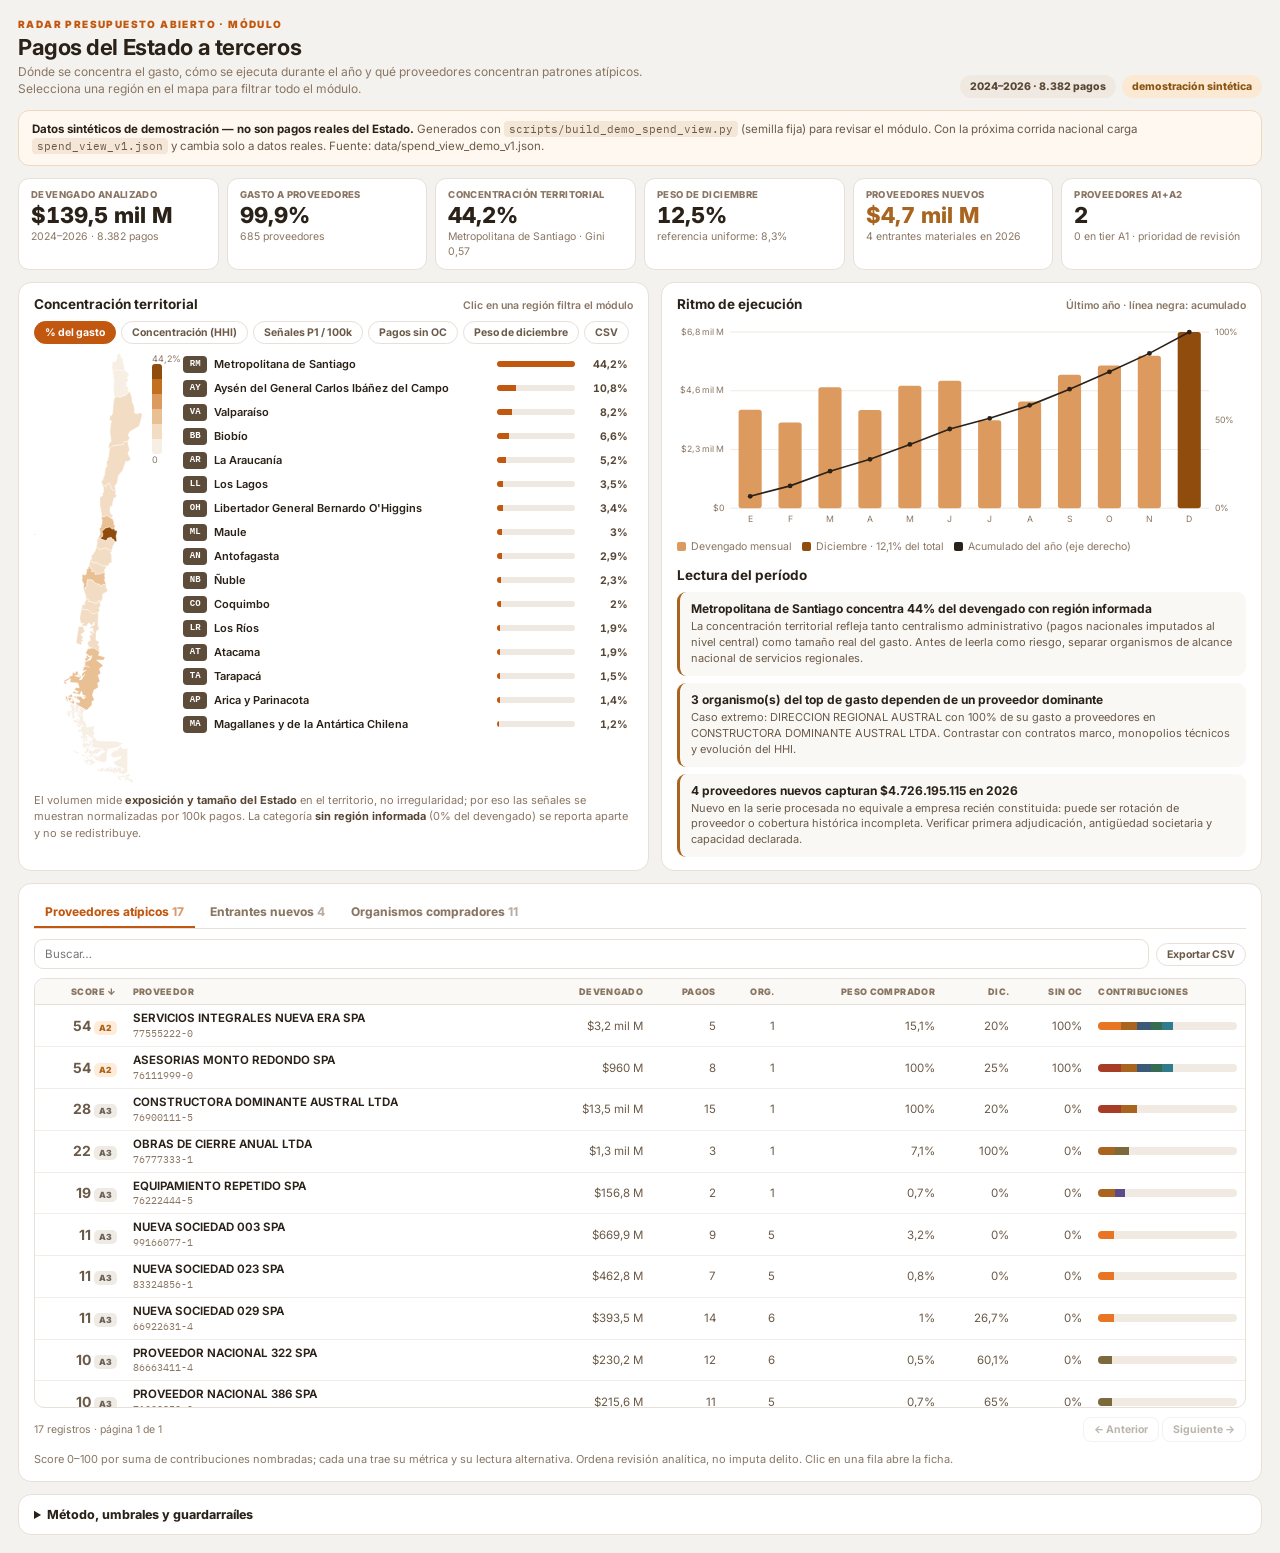
==== commit 61b25515: "refactor: reduce el módulo a una sola vista con el mapa como eje El módulo va a vivir dentro de una " ====
--- a/docs/ejecucion.html
+++ b/docs/ejecucion.html
@@ -3,272 +3,231 @@
 <head>
 <meta charset="utf-8">
 <meta name="viewport" content="width=device-width,initial-scale=1">
-<title>Ejecución y pagos del Estado · Radar Presupuesto Abierto</title>
-<meta name="description" content="Workbench de análisis del gasto del Estado a terceros: ejecución, mapa de concentración territorial, proveedores atípicos, entrantes nuevos y simulador de umbrales.">
+<title>Pagos del Estado a Terceros</title>
+<meta name="description" content="Módulo de ejecución y pagos del Estado: mapa nacional, ritmo de ejecución, proveedores atípicos y entrantes nuevos en una sola vista.">
 <link rel="preconnect" href="https://fonts.googleapis.com">
 <link rel="preconnect" href="https://fonts.gstatic.com" crossorigin>
 <link rel="stylesheet" href="https://fonts.googleapis.com/css2?family=Inter:wght@400;500;600;700;800;900&family=IBM+Plex+Mono:wght@400;600&display=swap">
 <style>
 :root{
-  --bg:#120c07; --side:#1a1109; --line-dark:#3a2a1a;
-  --ink:#2a2118; --ink-2:#584634; --muted:#8a7663; --line:#e6e0d8; --soft:#faf8f5; --card:#fff;
+  --bg:#f4f2ee; --card:#fff; --ink:#2a2118; --ink-2:#584634; --muted:#8a7663;
+  --line:#e6e0d8; --soft:#faf8f5;
   --pa:#c2570f; --pa-soft:#fdf3ea; --pa-line:#f0d8bf;
-  --c1:#e87524; --c2:#3a5a78; --c3:#5b4b8a; --c4:#376b52;
-  --alert:#a83d27; --watch:#a9651f; --ok:#376b52; --info:#3a5a78; --neutral:#8a7663;
-  --s0:#fbf1e6; --s1:#f6dcc0; --s2:#efbe8e; --s3:#e39a58; --s4:#cd762c; --s5:#9c5111;
+  --alert:#a83d27; --watch:#a9651f; --info:#3a5a78;
+  --s0:#f7eee4; --s1:#f2ddc4; --s2:#e9bf94; --s3:#dc9a5e; --s4:#c2701f; --s5:#8f4c0d;
   --a1:#8e2f20; --a2:#a9651f; --a3:#6c6259;
+  --mono:'IBM Plex Mono',ui-monospace,SFMono-Regular,Menlo,monospace;
 }
 *{box-sizing:border-box}
 body{margin:0;background:var(--bg);color:var(--ink);font-family:Inter,ui-sans-serif,system-ui,-apple-system,"Segoe UI",Roboto,Arial,sans-serif;-webkit-font-smoothing:antialiased;overflow-x:hidden}
 button,input,select{font-family:inherit}
-:focus-visible{outline:2px solid var(--c1);outline-offset:2px;border-radius:6px}
-@media(prefers-reduced-motion:reduce){*{transition:none!important;animation:none!important}}
-
-/* ---------- shell ---------- */
-.shell{min-height:100vh;display:grid;grid-template-columns:216px minmax(0,1fr)}
-.side{position:sticky;top:0;height:100vh;background:var(--side);border-right:1px solid var(--line-dark);padding:16px 11px;overflow:auto}
-.brand{padding:2px 8px 15px;border-bottom:1px solid var(--line-dark)}
-.brand .mark{width:29px;height:29px;border-radius:8px;background:#3d2411;color:#f0b478;display:grid;place-items:center;font-size:10.5px;font-weight:900}
-.brand small{display:block;margin-top:8px;font-size:9px;color:#9a8163;font-weight:700}
-.brand strong{display:block;font-size:11.5px;color:#f6efe7;font-weight:800}
-.nav{padding-top:10px;display:flex;flex-direction:column;gap:1px}
-.nav-label{padding:11px 9px 4px;color:#8e7454;font-size:8px;font-weight:850;letter-spacing:.13em;text-transform:uppercase}
-.nav-btn{width:100%;border:0;background:transparent;color:#b8a48c;border-radius:8px;padding:8px 10px;text-align:left;font-size:11px;font-weight:700;cursor:pointer;display:flex;justify-content:space-between;gap:6px;align-items:center}
-.nav-btn:hover{background:#251708;color:#e8d9c6}
-.nav-btn.active{background:#48280d;color:#fff}
-.nav-tag{font-size:8px;font-weight:900;background:#6b3a11;color:#ffd9b0;padding:2px 5px;border-radius:4px}
-.side-foot{margin-top:16px;padding:10px 9px;border-top:1px solid var(--line-dark);font-size:9px;line-height:1.5;color:#9a8163}
-.side-foot b{color:#c4ab8c}
-.main{min-width:0;background:linear-gradient(180deg,#faf8f5 0,#f4f1ec 240px,#f2efe9 100%)}
-.top{height:52px;position:sticky;top:0;z-index:30;background:rgba(26,17,9,.97);border-bottom:1px solid var(--line-dark);display:flex;align-items:center;gap:10px;padding:0 16px;color:#f6efe7}
-.top>strong{font-size:12.5px;font-weight:800}
-.top .grow{flex:1}
-.top .chipdark{font-size:10px;font-weight:800;color:#f0b478;background:#3d2411;border-radius:99px;padding:4px 9px;white-space:nowrap}
-.wrap{padding:14px 16px 48px;max-width:1660px;margin:0 auto}
-.pv{background:#241608;color:#d6bfa4;border-bottom:1px solid var(--line-dark);padding:9px 18px;font-size:11.5px;line-height:1.5}
-.pv b{color:#ffd9b0}
-.pv code{font-family:'IBM Plex Mono',ui-monospace,Menlo,monospace;font-size:10.5px;background:#33200d;padding:2px 6px;border-radius:4px;color:#f0c79a}
-
-/* ---------- encabezado ---------- */
-.head{display:flex;justify-content:space-between;gap:16px;align-items:flex-end;margin-bottom:12px;flex-wrap:wrap}
-.head h1{font-size:21px;margin:0;color:#2f2418;letter-spacing:-.02em}
-.head p{font-size:12px;color:#6b5a48;margin:4px 0 0;max-width:80ch;line-height:1.45}
-.stamp{font-size:10.5px;color:#8a7663;text-align:right;line-height:1.45}
-.stamp b{display:block;color:#584634}
-
-/* ---------- tiles ---------- */
-.tiles{display:grid;grid-template-columns:repeat(6,minmax(0,1fr));gap:8px;margin-bottom:11px}
-.tile{background:var(--card);border:1px solid var(--line);border-radius:11px;padding:11px 12px;position:relative;overflow:hidden}
-.tile.tone-watch{background:linear-gradient(180deg,#fdf6ec,#fff 70%);border-color:#eadfc4}
-.tile.tone-alert{background:linear-gradient(180deg,#fbeee9,#fff 70%);border-color:#efd5cb}
-.tile .lab{font-size:10px;font-weight:800;letter-spacing:.03em;text-transform:uppercase;color:var(--muted)}
-.tile .val{font-size:25px;font-weight:800;color:var(--ink);line-height:1.05;margin-top:5px;font-variant-numeric:tabular-nums}
-.tile .sub{font-size:10.5px;color:var(--muted);margin-top:3px;line-height:1.35}
-
-/* ---------- paneles ---------- */
-.panel{background:var(--card);border:1px solid var(--line);border-radius:13px;padding:13px 15px;margin-bottom:11px}
-.ph{display:flex;justify-content:space-between;align-items:baseline;gap:12px;margin-bottom:10px;flex-wrap:wrap}
-.ph h2{font-size:14.5px;margin:0;color:var(--ink)}
-.ph .hint{font-size:10.5px;color:var(--muted);font-weight:600}
-.note{font-size:11.5px;line-height:1.5;color:#6b5a48;margin:0 0 10px;max-width:100ch}
-.note b{color:var(--ink)}
-.cols{display:grid;grid-template-columns:1.15fr .85fr;gap:11px}
-.cols3{display:grid;grid-template-columns:repeat(3,minmax(0,1fr));gap:11px}
-.grid-map{display:grid;grid-template-columns:300px minmax(0,1fr);gap:18px}
-
-/* ---------- controles ---------- */
+:focus-visible{outline:2px solid var(--pa);outline-offset:2px;border-radius:6px}
+@media(prefers-reduced-motion:reduce){*{transition:none!important}}
+
+/* módulo: pensado para vivir dentro de una app mayor, sin chrome propio */
+.module{max-width:1500px;margin:0 auto;padding:18px}
+.mh{display:flex;justify-content:space-between;align-items:flex-end;gap:16px;flex-wrap:wrap;margin-bottom:12px}
+.eyebrow{font-size:10px;font-weight:900;letter-spacing:.14em;text-transform:uppercase;color:var(--pa)}
+h1{margin:4px 0 3px;font-size:22px;letter-spacing:-.02em}
+.lede{margin:0;font-size:12px;color:var(--muted);max-width:78ch;line-height:1.45}
+.meta{display:flex;gap:6px;flex-wrap:wrap;align-items:center}
+.tag{font-size:10.5px;font-weight:800;background:#efe9e1;color:var(--ink-2);border-radius:99px;padding:5px 10px;white-space:nowrap}
+.tag.warn{background:#fbe9d3;color:#8a5514}
+.scope{display:flex;align-items:center;gap:8px;background:var(--pa-soft);border:1px solid var(--pa-line);border-radius:99px;padding:5px 6px 5px 12px;font-size:11.5px;font-weight:700;color:#7a3d0b}
+.scope button{border:0;background:#e8d3ba;color:#7a3d0b;border-radius:99px;padding:3px 9px;font-size:10.5px;font-weight:800;cursor:pointer}
+.scope button:hover{background:#dcc0a0}
+
+.banner{border:1px solid var(--pa-line);background:#fff8f0;border-radius:11px;padding:10px 13px;font-size:11.5px;line-height:1.5;color:#6b5a48;margin-bottom:12px}
+.banner b{color:var(--ink)}
+.banner code{font-family:var(--mono);font-size:10.5px;background:#f4e7d8;padding:1px 5px;border-radius:4px}
+
+.kpis{display:grid;grid-template-columns:repeat(6,minmax(0,1fr));gap:8px;margin-bottom:12px}
+.kpi{background:var(--card);border:1px solid var(--line);border-radius:11px;padding:10px 12px}
+.kpi .l{font-size:9.5px;font-weight:800;letter-spacing:.04em;text-transform:uppercase;color:var(--muted);display:block}
+.kpi .v{font-size:22px;font-weight:800;font-variant-numeric:tabular-nums;display:block;margin-top:3px;line-height:1.1}
+.kpi .s{font-size:10.5px;color:var(--muted);display:block;margin-top:3px;line-height:1.35}
+.kpi.watch .v{color:var(--watch)}
+.kpi.alert .v{color:var(--alert)}
+
+.grid{display:grid;grid-template-columns:minmax(0,1.05fr) minmax(0,1fr);gap:12px;margin-bottom:12px}
+.card{background:var(--card);border:1px solid var(--line);border-radius:13px;padding:13px 15px}
+.ch{display:flex;justify-content:space-between;align-items:baseline;gap:10px;margin-bottom:9px;flex-wrap:wrap}
+.ch h2{margin:0;font-size:13.5px}
+.ch .hint{font-size:10.5px;color:var(--muted);font-weight:600}
+.note{font-size:11px;line-height:1.5;color:var(--muted);margin:9px 0 0}
+.note b{color:var(--ink-2)}
+
 .chips{display:flex;gap:5px;flex-wrap:wrap;margin-bottom:9px}
-.chip{border:1px solid var(--line);background:#fff;color:#6b5a48;border-radius:99px;padding:5px 10px;font-size:10.5px;font-weight:700;cursor:pointer}
+.chip{border:1px solid var(--line);background:#fff;color:#6b5a48;border-radius:99px;padding:4px 10px;font-size:10.5px;font-weight:700;cursor:pointer}
 .chip:hover{background:var(--soft);border-color:#d8c4ad}
 .chip.on{background:var(--pa);border-color:var(--pa);color:#fff}
-.filters{display:flex;gap:7px;flex-wrap:wrap;align-items:center;margin-bottom:10px}
-.filters input[type=search]{flex:1;min-width:200px;border:1px solid var(--line);border-radius:9px;padding:8px 11px;font-size:12px;color:var(--ink);background:#fff}
-
-.filters .hint{font-size:11px;color:var(--muted);font-weight:700}
-.filters label.hint{align-self:center}
-.filters select{border:1px solid var(--line);border-radius:9px;padding:8px 9px;font-size:11.5px;color:var(--ink-2);background:#fff;cursor:pointer}
-
-/* ---------- alertas ---------- */
-.alerts{display:grid;grid-template-columns:repeat(auto-fit,minmax(310px,1fr));gap:9px;margin-bottom:11px}
-.alert-card{background:var(--card);border:1px solid var(--line);border-left:3px solid var(--info);border-radius:11px;padding:12px 13px}
-.alert-card.ALERT{border-left-color:var(--alert)}
-.alert-card.WATCH{border-left-color:var(--watch)}
-.alert-card b{display:block;font-size:12.5px;margin-bottom:4px;color:var(--ink)}
-.alert-card p{margin:0;font-size:11.5px;line-height:1.5;color:#6b5a48}
-
-/* ---------- mapa ---------- */
-.map-box{display:flex;gap:12px;align-items:flex-start;justify-content:center}
-.map-box svg{height:620px;width:auto;display:block;overflow:visible;flex:none}
-.rg{cursor:pointer;stroke:#fff;stroke-width:.8;transition:opacity .12s}
-.rg:hover{opacity:.75}
-.rg.sel{stroke:#2f2418;stroke-width:1.8}
-.scale{display:flex;flex-direction:column;align-items:flex-start;padding-top:4px;flex:none}
-.scale i{width:11px;height:17px;display:block}
+
+.mapwrap{display:grid;grid-template-columns:auto 16px minmax(0,1fr);gap:10px;align-items:start}
+.mapwrap svg.map{height:430px;width:auto;display:block;overflow:visible}
+.rg{cursor:pointer;stroke:#fff;stroke-width:.7;transition:opacity .12s}
+.rg:hover{opacity:.72}
+.rg.sel{stroke:#2a2118;stroke-width:1.7}
+.scale{display:flex;flex-direction:column;font-size:9px;color:var(--muted)}
+.scale i{width:10px;height:15px;display:block}
 .scale i:first-of-type{border-radius:3px 3px 0 0}
 .scale i:last-of-type{border-radius:0 0 3px 3px}
-.scale .sc-n{font-size:9.5px;color:var(--muted);font-variant-numeric:tabular-nums;padding:3px 0}
-.rank{display:grid;gap:2px}
-.rank-row{display:grid;grid-template-columns:16px 26px 1fr 74px 52px;gap:7px;align-items:center;background:none;border:0;width:100%;text-align:left;padding:5px 6px;border-radius:7px;cursor:pointer}
-.rank-row:hover{background:var(--soft)}
-.rank-row.sel{background:var(--pa-soft)}
-.rank-row .n{font-size:9.5px;color:#b3a291;font-variant-numeric:tabular-nums}
-.rank-row .ab{font:9.5px/1 'IBM Plex Mono',ui-monospace,Menlo,monospace;font-weight:800;color:#fff;background:#3f3527;border-radius:4px;padding:4px 3px;text-align:center}
-.rank-row .nm{font-size:11.5px;color:var(--ink);font-weight:600;overflow:hidden;text-overflow:ellipsis;white-space:nowrap}
-.rank-row .bar{height:7px;border-radius:99px;background:#eee8e0;overflow:hidden}
-.rank-row .bar>i{display:block;height:100%;border-radius:99px;background:var(--c1)}
-.rank-row .v{font-size:11.5px;text-align:right;color:var(--ink-2);font-variant-numeric:tabular-nums;font-weight:700}
-.regdetail{border:1px solid var(--pa-line);background:var(--pa-soft);border-radius:10px;padding:11px 12px;margin-bottom:10px}
-.regdetail h3{margin:0 0 7px;font-size:13px;color:var(--ink)}
-.regdetail .kv{display:grid;grid-template-columns:repeat(4,minmax(0,1fr));gap:7px}
-.regdetail .kv>div{background:#fff;border:1px solid var(--pa-line);border-radius:8px;padding:7px 8px}
-.regdetail .kv span{display:block;font-size:9.5px;color:var(--muted);font-weight:700}
-.regdetail .kv b{display:block;font-size:15px;color:var(--ink);font-variant-numeric:tabular-nums;margin-top:2px}
-
-/* ---------- gráficos ---------- */
-svg.chart{width:100%;height:auto;display:block;overflow:visible;max-width:920px;margin:0 auto}
-.axis{font-size:10px;fill:var(--muted)}
+.rank{display:grid;gap:1px;max-height:430px;overflow:auto;align-content:start}
+.rrow{display:grid;grid-template-columns:24px minmax(0,1fr) 78px 46px;gap:7px;align-items:center;background:none;border:0;text-align:left;padding:3px 5px;border-radius:7px;cursor:pointer;width:100%}
+.rrow:hover{background:var(--soft)}
+.rrow.sel{background:var(--pa-soft)}
+.rrow .ab{font:9px/1 var(--mono);font-weight:600;color:#fff;background:#5d4c39;border-radius:4px;padding:4px 2px;text-align:center}
+.rrow .nm{font-size:11px;color:var(--ink);font-weight:600;overflow:hidden;text-overflow:ellipsis;white-space:nowrap}
+.rrow .bar{height:6px;border-radius:99px;background:#eee8e0;overflow:hidden}
+.rrow .bar i{display:block;height:100%;background:var(--pa)}
+.rrow .v{font-size:10.5px;text-align:right;font-variant-numeric:tabular-nums;color:var(--ink-2);font-weight:700}
+
+svg.chart{width:100%;height:auto;display:block;overflow:visible}
+.axis{font-size:9.5px;fill:var(--muted)}
 .gridline{stroke:#eee8e0;stroke-width:1}
-.legend{display:flex;gap:12px;flex-wrap:wrap;margin-top:9px;padding-top:9px;border-top:1px solid var(--line)}
-.legend span{display:flex;align-items:center;gap:5px;font-size:10.5px;color:var(--muted);font-weight:600}
+.legend{display:flex;gap:10px;flex-wrap:wrap;margin-top:8px;font-size:10.5px;color:var(--muted)}
+.legend span{display:flex;align-items:center;gap:5px}
 .legend i{width:9px;height:9px;border-radius:2px;display:block}
-.hbar{display:grid;gap:7px}
-.hbar-row{display:grid;grid-template-columns:150px minmax(0,1fr) 74px;gap:9px;align-items:center}
-.hbar-row .l{font-size:11px;color:#6b5a48;line-height:1.25;overflow:hidden;text-overflow:ellipsis;white-space:nowrap}
-.hbar-row .t{height:13px;background:#f0eae2;border-radius:4px;overflow:hidden;display:flex}
-.hbar-row .t i{display:block;height:100%}
-.hbar-row .v{font-size:11px;text-align:right;color:var(--ink);font-weight:700;font-variant-numeric:tabular-nums}
-.heat{overflow-x:auto}
-.heat table{border-collapse:separate;border-spacing:2px;font-size:10.5px}
-.heat th{font-size:9.5px;color:var(--muted);font-weight:800;text-transform:uppercase;padding:0 3px;white-space:nowrap}
-.heat th.rowh{text-align:left;max-width:210px;overflow:hidden;text-overflow:ellipsis;font-weight:650;color:var(--ink-2);text-transform:none;font-size:10.5px}
-.heat td{width:34px;height:22px;border-radius:4px;cursor:default}
-.dot{cursor:pointer}
-.dot:hover{stroke:#2f2418;stroke-width:1.6}
-
-/* ---------- tablas ---------- */
-.tbl-wrap{overflow:auto;max-height:600px;border:1px solid var(--line);border-radius:10px}
-table.data{width:100%;border-collapse:collapse;font-size:11.5px}
-table.data th{position:sticky;top:0;z-index:1;text-align:left;font-size:9.5px;font-weight:900;letter-spacing:.04em;text-transform:uppercase;color:var(--muted);background:#fbf9f6;padding:8px;border-bottom:1px solid var(--line);white-space:nowrap;cursor:pointer}
-table.data th.no-sort{cursor:default}
-table.data th.r,table.data td.r{text-align:right}
-table.data td{padding:7px 8px;border-bottom:1px solid #f2ede6;color:#6b5a48;vertical-align:middle}
-table.data tbody tr.clickable{cursor:pointer}
-table.data tbody tr:hover{background:var(--pa-soft)}
-.ent-name{color:var(--ink);font-weight:650;line-height:1.25}
-.rut{font-family:'IBM Plex Mono',ui-monospace,Menlo,monospace;font-size:10px;color:var(--muted)}
-table.data .rut,.ficha-hd .rut{display:block;margin-top:2px}
-.pill{display:inline-block;font-size:9px;font-weight:900;letter-spacing:.02em;text-transform:uppercase;padding:2px 6px;border-radius:5px;white-space:nowrap}
-.t-A1{background:#f7dfda;color:var(--a1)}
-.t-A2{background:#ffecd8;color:var(--a2)}
-.t-A3{background:#eeeae4;color:var(--a3)}
-.stack{display:flex;height:9px;border-radius:99px;overflow:hidden;background:#f0eae2;min-width:96px}
+
+.reads{display:grid;gap:7px}
+.read{border-left:3px solid var(--info);background:var(--soft);border-radius:9px;padding:9px 11px}
+.read.ALERT{border-left-color:var(--alert)}
+.read.WATCH{border-left-color:var(--watch)}
+.read b{display:block;font-size:12px;margin-bottom:3px;color:var(--ink)}
+.read p{margin:0;font-size:11px;line-height:1.45;color:#6b5a48}
+
+.tabs{display:flex;gap:4px;border-bottom:1px solid var(--line);margin-bottom:10px;overflow-x:auto}
+.tab{border:0;background:none;color:var(--muted);font-size:12px;font-weight:750;padding:7px 11px;cursor:pointer;border-bottom:2px solid transparent;white-space:nowrap}
+.tab:hover{color:var(--ink)}
+.tab.on{color:var(--pa);border-bottom-color:var(--pa)}
+.tools{display:flex;gap:7px;flex-wrap:wrap;align-items:center;margin-bottom:9px}
+.tools input[type=search]{flex:1;min-width:180px;border:1px solid var(--line);border-radius:9px;padding:7px 10px;font-size:11.5px;background:#fff;color:var(--ink)}
+.tools select{border:1px solid var(--line);border-radius:9px;padding:7px 9px;font-size:11px;background:#fff;color:var(--ink-2);cursor:pointer}
+
+.tw{overflow:auto;max-height:430px;border:1px solid var(--line);border-radius:10px}
+table{width:100%;border-collapse:collapse;font-size:11.5px}
+th{position:sticky;top:0;z-index:1;background:#fbf9f6;text-align:left;font-size:9px;font-weight:900;letter-spacing:.04em;text-transform:uppercase;color:var(--muted);padding:7px 8px;border-bottom:1px solid var(--line);white-space:nowrap;cursor:pointer}
+th.ns{cursor:default}
+th.r,td.r{text-align:right}
+td{padding:6px 8px;border-bottom:1px solid #f2ede6;color:#6b5a48;vertical-align:middle}
+tbody tr{cursor:pointer}
+tbody tr:hover{background:var(--pa-soft)}
+.name{color:var(--ink);font-weight:650;line-height:1.2}
+.rut{font-family:var(--mono);font-size:9.5px;color:var(--muted);display:block;margin-top:1px}
+.pill{display:inline-block;font-size:8.5px;font-weight:900;text-transform:uppercase;padding:2px 5px;border-radius:5px}
+.t-A1{background:#f7dfda;color:var(--a1)} .t-A2{background:#ffecd8;color:var(--a2)} .t-A3{background:#eeeae4;color:var(--a3)}
+.stack{display:flex;height:8px;border-radius:99px;overflow:hidden;background:#f0eae2;min-width:76px}
 .stack i{display:block;height:100%}
-.spark{display:inline-flex;gap:1px;align-items:flex-end;height:20px}
-.spark i{width:4px;background:#e4d9cb;display:block;border-radius:1px 1px 0 0}
-.pager{display:flex;justify-content:space-between;align-items:center;gap:10px;margin-top:10px;font-size:11px;color:var(--muted)}
-.pager button{border:1px solid var(--line);background:#fff;border-radius:8px;padding:6px 11px;font-size:11px;font-weight:700;color:var(--ink-2);cursor:pointer}
+.pager{display:flex;justify-content:space-between;align-items:center;gap:10px;margin-top:9px;font-size:10.5px;color:var(--muted)}
+.pager button{border:1px solid var(--line);background:#fff;border-radius:8px;padding:5px 10px;font-size:10.5px;font-weight:700;color:var(--ink-2);cursor:pointer}
 .pager button:disabled{opacity:.4;cursor:default}
 
-/* ---------- simulador ---------- */
-.sim{display:grid;grid-template-columns:320px minmax(0,1fr);gap:14px}
-.slider{margin-bottom:11px}
-.slider label{display:flex;justify-content:space-between;gap:8px;font-size:11px;font-weight:700;color:var(--ink-2);margin-bottom:4px}
-.slider label b{font-variant-numeric:tabular-nums;color:var(--pa)}
-.slider input[type=range]{width:100%;accent-color:var(--pa)}
-.slider .exp{font-size:10px;color:var(--muted);margin-top:2px;line-height:1.4}
-.delta-up{color:var(--alert);font-weight:800}
-.delta-down{color:var(--ok);font-weight:800}
-.delta-same{color:var(--muted)}
-
-/* ---------- ficha ---------- */
-.ficha-bd{position:fixed;inset:0;background:rgba(26,17,9,.5);z-index:60;display:none}
-.ficha-bd.open{display:block}
-.ficha{position:fixed;top:0;right:0;bottom:0;width:min(560px,96vw);background:#fdfbf8;border-left:1px solid var(--line);z-index:61;overflow:auto;transform:translateX(101%);transition:transform .2s;box-shadow:-20px 0 50px rgba(26,17,9,.18);visibility:hidden}
+details.method{background:var(--card);border:1px solid var(--line);border-radius:13px;padding:12px 15px;margin-top:12px}
+details.method summary{cursor:pointer;font-size:12.5px;font-weight:750;color:var(--ink)}
+details.method ul{margin:10px 0 0;padding-left:16px;display:grid;gap:5px}
+details.method li{font-size:11px;line-height:1.5;color:#6b5a48}
+details.method li b{color:var(--ink-2)}
+.defs{display:grid;grid-template-columns:repeat(auto-fit,minmax(240px,1fr));gap:8px;margin-top:10px}
+.def{border:1px solid var(--line);border-radius:9px;padding:9px 10px;background:var(--soft)}
+.def b{font-size:11.5px;color:var(--ink)}
+.def p{margin:3px 0 0;font-size:11px;color:#6b5a48;line-height:1.4}
+
+.fbd{position:fixed;inset:0;background:rgba(42,33,24,.45);z-index:60;display:none}
+.fbd.open{display:block}
+.ficha{position:fixed;top:0;right:0;bottom:0;width:min(520px,96vw);background:#fdfbf8;border-left:1px solid var(--line);z-index:61;overflow:auto;transform:translateX(101%);transition:transform .2s;visibility:hidden;box-shadow:-18px 0 44px rgba(42,33,24,.16)}
 .ficha.open{transform:none;visibility:visible}
-.ficha-hd{position:sticky;top:0;background:linear-gradient(180deg,#48280d,#5d360f);color:#fbeee0;padding:15px 18px;z-index:2}
-.ficha-hd .eyebrow{font-size:9.5px;font-weight:900;letter-spacing:.09em;text-transform:uppercase;color:#f0b478}
-.ficha-hd h2{margin:5px 0 6px;font-size:17px;line-height:1.25;color:#fff}
-.ficha-hd .rut{color:#e2c3a2}
-.ficha-close{position:absolute;top:13px;right:14px;background:rgba(255,255,255,.14);border:0;color:#fbeee0;border-radius:8px;padding:5px 10px;font-size:11px;font-weight:700;cursor:pointer}
-.ficha-body{padding:14px 18px 44px}
-.fsec{margin-bottom:14px}
-.fsec>h3{font-size:10px;font-weight:900;letter-spacing:.07em;text-transform:uppercase;color:var(--pa);margin:0 0 7px;padding-bottom:5px;border-bottom:1px solid var(--line)}
-.frow{display:grid;grid-template-columns:150px minmax(0,1fr);gap:9px;padding:5px 0;font-size:11.5px}
-.frow dt{color:var(--muted);font-weight:600}
-.frow dd{margin:0;color:var(--ink);font-weight:650;font-variant-numeric:tabular-nums}
-.reason{border:1px solid var(--line);border-radius:10px;padding:10px 11px;margin-bottom:7px;background:#fff}
-.reason .rh{display:flex;justify-content:space-between;gap:10px;align-items:baseline}
-.reason b{font-size:12px;color:var(--ink)}
-.reason .w{font-size:11.5px;font-weight:900;color:var(--pa);font-variant-numeric:tabular-nums}
-.reason p{margin:5px 0 0;font-size:11.5px;color:#6b5a48;line-height:1.45}
-.reason .alt{margin-top:6px;font-size:11px;color:var(--muted);border-left:2px solid var(--line);padding-left:8px;line-height:1.45}
-
-/* ---------- guardarraíles ---------- */
-.guard{background:var(--soft);border:1px solid var(--line);border-radius:11px;padding:12px 14px}
-.guard h2{margin:0 0 8px;font-size:12.5px;color:var(--ink)}
-.guard ul{margin:0;padding-left:16px;display:grid;gap:5px}
-.guard li{font-size:11px;line-height:1.5;color:#6b5a48}
-.guard li b{color:var(--ink-2)}
-.defs{display:grid;grid-template-columns:repeat(auto-fit,minmax(280px,1fr));gap:9px}
-.def{border:1px solid var(--line);border-radius:10px;padding:10px 11px;background:#fff}
-.def b{font-size:12px;color:var(--ink)}
-.def p{margin:4px 0 0;font-size:11.5px;color:#6b5a48;line-height:1.45}
-.tags{display:flex;gap:6px;flex-wrap:wrap}
-.tags span{font-size:10px;font-weight:750;background:#efe9e1;color:#6b5a48;border-radius:99px;padding:4px 9px}
-
-.tip{position:fixed;z-index:80;pointer-events:none;background:#2f2418;color:#fbeee0;border-radius:8px;padding:7px 10px;font-size:11px;line-height:1.4;opacity:0;transition:opacity .1s;box-shadow:0 8px 24px rgba(26,17,9,.3);max-width:260px}
+.fh{position:sticky;top:0;background:linear-gradient(180deg,#5d360f,#7a4713);color:#fbeee0;padding:14px 17px;z-index:2}
+.fh .eyebrow{color:#f0b478}
+.fh h2{margin:5px 0 5px;font-size:16px;color:#fff;line-height:1.25}
+.fh .rut{color:#e2c3a2}
+.fh button{position:absolute;top:12px;right:13px;background:rgba(255,255,255,.15);border:0;color:#fbeee0;border-radius:8px;padding:5px 10px;font-size:11px;font-weight:700;cursor:pointer}
+.fb{padding:13px 17px 40px}
+.fs{margin-bottom:13px}
+.fs h3{font-size:9.5px;font-weight:900;letter-spacing:.07em;text-transform:uppercase;color:var(--pa);margin:0 0 7px;padding-bottom:5px;border-bottom:1px solid var(--line)}
+.kv{display:grid;grid-template-columns:1fr auto;gap:4px 10px;font-size:11.5px}
+.kv dt{color:var(--muted)}
+.kv dd{margin:0;font-weight:650;font-variant-numeric:tabular-nums;text-align:right}
+.reason{border:1px solid var(--line);border-radius:9px;padding:9px 10px;margin-bottom:6px;background:#fff}
+.reason .rh{display:flex;justify-content:space-between;gap:8px;align-items:baseline}
+.reason b{font-size:11.5px;color:var(--ink)}
+.reason .w{font-size:11px;font-weight:900;color:var(--pa);font-variant-numeric:tabular-nums}
+.reason p{margin:4px 0 0;font-size:11px;color:#6b5a48;line-height:1.45}
+.reason .alt{margin-top:5px;font-size:10.5px;color:var(--muted);border-left:2px solid var(--line);padding-left:7px;line-height:1.4}
+
+.tip{position:fixed;z-index:80;pointer-events:none;background:#2a2118;color:#fbeee0;border-radius:8px;padding:6px 9px;font-size:10.5px;line-height:1.4;opacity:0;transition:opacity .1s;box-shadow:0 8px 22px rgba(42,33,24,.28);max-width:250px}
 .tip.on{opacity:1}
 .tip b{color:#fff;display:block}
 
-@media(max-width:1280px){
-  .tiles{grid-template-columns:repeat(3,minmax(0,1fr))}
-  .cols,.cols3,.grid-map,.sim{grid-template-columns:minmax(0,1fr)}
-  .map-box svg{height:430px}
-}
-@media(max-width:900px){.shell{grid-template-columns:1fr}.side{display:none}}
-@media(max-width:640px){
-  .tiles{grid-template-columns:repeat(2,minmax(0,1fr))}
-  .hbar-row{grid-template-columns:104px minmax(0,1fr) 62px}
-  .regdetail .kv{grid-template-columns:repeat(2,1fr)}
+@media(max-width:1080px){
+  .kpis{grid-template-columns:repeat(3,minmax(0,1fr))}
+  .grid{grid-template-columns:minmax(0,1fr)}
+  .mapwrap svg.map{height:340px}
+}
+@media(max-width:620px){
+  .module{padding:12px}
+  .kpis{grid-template-columns:repeat(2,minmax(0,1fr))}
+  .mapwrap{grid-template-columns:auto 14px minmax(0,1fr)}
+  .mapwrap svg.map{height:260px}
   .hide-s{display:none}
 }
-@media print{.side,.top,.chips,.filters,.ficha,.ficha-bd{display:none}body{background:#fff}}
+@media print{.chips,.tools,.pager,.ficha,.fbd{display:none}body{background:#fff}}
 </style>
 </head>
 <body>
-<div class="shell">
-  <aside class="side">
-    <div class="brand">
-      <div class="mark">AML</div>
-      <small>Operational Radar · v0.4</small>
-      <strong>Presupuesto Abierto</strong>
+<main class="module">
+  <header class="mh">
+    <div>
+      <div class="eyebrow">Radar Presupuesto Abierto · módulo</div>
+      <h1>Pagos del Estado a terceros</h1>
+      <p class="lede">Dónde se concentra el gasto, cómo se ejecuta durante el año y qué proveedores concentran patrones atípicos. Selecciona una región en el mapa para filtrar todo el módulo.</p>
     </div>
-    <nav class="nav" id="nav"></nav>
-    <div class="side-foot"><b>Regla de lectura</b><br>Gasto público = exposición, no irregularidad. Prioridad analítica ≠ probabilidad de delito.</div>
-  </aside>
-
-  <main class="main">
-    <header class="top">
-      <strong id="topTitle">Panorama</strong>
-      <span class="grow"></span>
-      <span class="chipdark" id="topPeriod">—</span>
-      <span class="chipdark" id="topMode">—</span>
-    </header>
-    <div class="pv" id="banner">Cargando artefacto analítico…</div>
-    <div class="wrap">
-      <div class="head">
-        <div>
-          <h1 id="viewTitle">Ejecución y pagos del Estado a terceros</h1>
-          <p id="viewIntro">Ritmo de ejecución, concentración territorial, dependencia comprador/proveedor, proveedores atípicos y entrantes nuevos.</p>
-        </div>
-        <div class="stamp" id="stamp"></div>
+    <div class="meta" id="meta"></div>
+  </header>
+
+  <div class="banner" id="banner">Cargando artefacto analítico…</div>
+  <div class="kpis" id="kpis"></div>
+
+  <div class="grid">
+    <section class="card">
+      <div class="ch">
+        <h2 id="mapTitle">Concentración territorial</h2>
+        <span class="hint">Clic en una región filtra el módulo</span>
       </div>
-      <div id="view"></div>
-    </div>
-  </main>
-</div>
-
-<div class="ficha-bd" id="fbd"></div>
+      <div class="chips" id="mapChips"></div>
+      <div class="mapwrap">
+        <div id="map"></div>
+        <div class="scale" id="scale"></div>
+        <div class="rank" id="rank"></div>
+      </div>
+      <p class="note" id="mapNote"></p>
+    </section>
+
+    <section class="card">
+      <div class="ch">
+        <h2 id="execTitle">Ritmo de ejecución</h2>
+        <span class="hint" id="execHint"></span>
+      </div>
+      <div id="execChart"></div>
+      <div class="legend" id="execLegend"></div>
+      <div class="ch" style="margin-top:14px"><h2>Lectura del período</h2></div>
+      <div class="reads" id="reads"></div>
+    </section>
+  </div>
+
+  <section class="card">
+    <div class="tabs" id="tabs"></div>
+    <div class="tools" id="tools"></div>
+    <div class="tw"><table id="tbl"><thead id="thead"></thead><tbody id="tbody"></tbody></table></div>
+    <div class="pager"><span id="pinfo"></span><span><button id="prev">← Anterior</button> <button id="next">Siguiente →</button></span></div>
+    <p class="note" id="tabNote"></p>
+  </section>
+
+  <details class="method">
+    <summary>Método, umbrales y guardarraíles</summary>
+    <div id="method"></div>
+  </details>
+</main>
+
+<div class="fbd" id="fbd"></div>
 <aside class="ficha" id="ficha" aria-label="Ficha de detalle"></aside>
 <div class="tip" id="tip"></div>
 
@@ -276,7 +235,7 @@
 (() => {
 "use strict";
 
-/* ===================== utilidades y formato ===================== */
+/* ---------- formato ---------- */
 const NF = new Intl.NumberFormat('es-CL');
 const esc = s => String(s ?? '').replace(/[&<>"']/g, m => ({'&':'&amp;','<':'&lt;','>':'&gt;','"':'&quot;',"'":'&#39;'}[m]));
 const num = v => (v === null || v === undefined || v === '' || Number.isNaN(Number(v))) ? null : Number(v);
@@ -287,23 +246,45 @@
 function fmtMoney(v){
   const n = num(v); if (n === null) return '—';
   const a = Math.abs(n);
-  if (a >= 1e12) return `$${fmtRatio(n/1e12, 2)} bill.`;
-  if (a >= 1e9)  return `$${fmtRatio(n/1e9, 1)} mil M`;
-  if (a >= 1e6)  return `$${fmtRatio(n/1e6, 1)} M`;
+  if (a >= 1e12) return `$${fmtRatio(n/1e12,2)} bill.`;
+  if (a >= 1e9) return `$${fmtRatio(n/1e9,1)} mil M`;
+  if (a >= 1e6) return `$${fmtRatio(n/1e6,1)} M`;
   return `$${fmtInt(n)}`;
 }
 const fmtMoneyFull = v => num(v) === null ? '—' : `$${fmtInt(v)}`;
-const fmtBy = (v, f) => ({money:fmtMoney, percent:fmtPct, integer:fmtInt, days:fmtDays, ratio:fmtRatio}[f] || fmtInt)(v);
 const el = id => document.getElementById(id);
+const clamp = (v, lo, hi) => Math.max(lo, Math.min(hi, v));
 const MONTHS = ['E','F','M','A','M','J','J','A','S','O','N','D'];
 const MONTH_NAMES = ['enero','febrero','marzo','abril','mayo','junio','julio','agosto','septiembre','octubre','noviembre','diciembre'];
-const SCALE = ['#fbf1e6','#f6dcc0','#efbe8e','#e39a58','#cd762c','#9c5111'];
-const clamp = (v, lo, hi) => Math.max(lo, Math.min(hi, v));
-
+const SCALE = ['#f7eee4','#f2ddc4','#e9bf94','#dc9a5e','#c2701f','#8f4c0d'];
+const tierColor = t => ({A1:'#8e2f20', A2:'#c2570f', A3:'#8a7663'}[t] || '#c9bcae');
+const reasonColor = c => ({
+  CONCENTRA_GASTO_DEL_COMPRADOR:'#a83d27', NUEVO_CON_MONTO_MATERIAL:'#e87524',
+  DEPENDENCIA_DE_UN_COMPRADOR:'#a9651f', CONCENTRACION_EN_DICIEMBRE:'#7d6a3c',
+  SIN_ORDEN_DE_COMPRA:'#3a5a78', SENAL_FRACCIONAMIENTO_O_DUPLICADO:'#5b4b8a',
+  MONTOS_REDONDOS:'#376b52', PAGO_ACELERADO:'#2f7d8c', MONTO_ATIPICO:'#8e2f20', ENLACE_CGR:'#6c6259'
+}[c] || '#8a7663');
+
+/* ---------- tooltip ---------- */
+const tip = {n:null, show(html, ev){
+  if (!this.n) this.n = el('tip');
+  this.n.innerHTML = html; this.n.classList.add('on');
+  const pad = 14, w = this.n.offsetWidth, h = this.n.offsetHeight;
+  let x = ev.clientX + pad, y = ev.clientY + pad;
+  if (x + w > innerWidth - 8) x = ev.clientX - w - pad;
+  if (y + h > innerHeight - 8) y = ev.clientY - h - pad;
+  this.n.style.left = x + 'px'; this.n.style.top = y + 'px';
+}, hide(){ if (this.n) this.n.classList.remove('on'); }};
+function wireTips(root){
+  root.querySelectorAll('[data-tip]').forEach(n => {
+    n.addEventListener('mousemove', e => tip.show(n.dataset.tip, e));
+    n.addEventListener('mouseleave', () => tip.hide());
+  });
+}
+
+/* ---------- descarga CSV (mediada en el visor de artifacts) ---------- */
 async function download(name, text){
   const body = '﻿' + text;
-  // Dentro del visor de artifacts la descarga la media el anfitrión; fuera
-  // (GitHub Pages, archivo local) se usa el enlace directo de siempre.
   try {
     if (window.claude && typeof window.claude.use === 'function'){
       const dl = await window.claude.use('downloads');
@@ -312,1232 +293,515 @@
         catch (err){
           if (err && err.code === 'declined') return;
           if (err && err.code === 'extension_not_enabled'){
-            try { await dl.save({filename:name.replace(/\.csv$/, '.txt'), data:body}); return; } catch (e2) { /* cae al enlace */ }
+            try { await dl.save({filename:name.replace(/\.csv$/, '.txt'), data:body}); return; } catch (e2) {}
           }
         }
       }
     }
-  } catch (e) { /* cae al enlace */ }
+  } catch (e) {}
   const url = URL.createObjectURL(new Blob([body], {type:'text/csv;charset=utf-8'}));
   const a = document.createElement('a'); a.href = url; a.download = name;
   document.body.appendChild(a); a.click(); a.remove();
   setTimeout(() => URL.revokeObjectURL(url), 1500);
 }
-function toCsv(rows, cols){
+const csv = (rows, cols) => {
   const cell = v => {
     const s = v === null || v === undefined ? '' : (Array.isArray(v) ? v.join(' | ') : String(v));
     return /[";\n]/.test(s) ? `"${s.replace(/"/g,'""')}"` : s;
   };
   return [cols.map(c => cell(c.label)).join(';')]
-    .concat(rows.map(r => cols.map(c => cell(typeof c.get === 'function' ? c.get(r) : r[c.key])).join(';')))
-    .join('\n');
-}
-function csvChip(label, filename, getRows, cols){
-  return `<button class="chip" data-csv="${esc(label)}">${esc(label)}</button>`;
-}
-
-/* tooltip compartido por todos los gráficos */
-const tip = { node:null, show(html, ev){
-  if (!this.node) this.node = el('tip');
-  this.node.innerHTML = html; this.node.classList.add('on');
-  const pad = 14, w = this.node.offsetWidth, h = this.node.offsetHeight;
-  let x = ev.clientX + pad, y = ev.clientY + pad;
-  if (x + w > innerWidth - 8) x = ev.clientX - w - pad;
-  if (y + h > innerHeight - 8) y = ev.clientY - h - pad;
-  this.node.style.left = x + 'px'; this.node.style.top = y + 'px';
-}, hide(){ if (this.node) this.node.classList.remove('on'); } };
-
-function wireTips(root){
-  root.querySelectorAll('[data-tip]').forEach(node => {
-    node.addEventListener('mousemove', ev => tip.show(node.dataset.tip, ev));
-    node.addEventListener('mouseleave', () => tip.hide());
-  });
-}
-
-/* ===================== estado ===================== */
-const state = {
-  data:null, map:null, mode:'REAL', view:'panorama',
-  execYear:null, execMetric:'devengado',
-  regionMetric:'share_of_national', region:null,
-  provQuery:'', provTier:'', provReason:'', provRegion:'', provSort:{key:'anomaly_score', dir:-1}, provPage:0,
-  scatterX:'amount_clp', scatterY:'max_share_of_buyer',
-  orgSort:{key:'devengado', dir:-1}, newSort:{key:'amount_clp', dir:-1},
-  sim:null, simOn:false
+    .concat(rows.map(r => cols.map(c => cell(typeof c.get === 'function' ? c.get(r) : r[c.key])).join(';'))).join('\n');
 };
-const PAGE = 25;
-
-const VIEWS = [
-  {id:'panorama',     label:'Panorama',        group:'Radar',      title:'Panorama del gasto a terceros', intro:'Indicadores de lectura ágil, alertas del período y la forma general de la ejecución.'},
-  {id:'ejecucion',    label:'Ejecución',       group:'Radar',      title:'Ritmo de ejecución', intro:'Flujo devengado y pagado observado. La fuente no publica presupuesto vigente: se lee ritmo, estacionalidad y cierre de año, no avance sobre la Ley de Presupuestos.'},
-  {id:'territorio',   label:'Territorio',      group:'Radar',      title:'Concentración territorial', intro:'Mapa nacional por región con métrica seleccionable. El volumen mide exposición y tamaño del Estado en el territorio; la atipicidad se lee normalizada por transacciones.'},
-  {id:'concentracion',label:'Concentración',   group:'Profundizar',title:'Concentración y dependencia', intro:'Cuánto del gasto capturan pocos proveedores y qué organismos dependen de un proveedor dominante.'},
-  {id:'proveedores',  label:'Proveedores',     group:'Profundizar',title:'Proveedores con patrones atípicos', intro:'Explorador y dispersión interactiva. Cada score es una suma de contribuciones nombradas, con su métrica y su lectura alternativa.'},
-  {id:'nuevos',       label:'Entrantes nuevos',group:'Profundizar',title:'Entrantes nuevos con adjudicación material', intro:'Proveedores cuya primera aparición ocurre en el último año de la serie procesada y superan el corte de su propio cohorte.'},
-  {id:'simulador',    label:'Simulador',       group:'Herramientas',title:'Simulador de umbrales y pesos', intro:'Mueve los umbrales y los pesos y observa cómo cambia el ranking. Sirve para probar la robustez de una hipótesis antes de defenderla.'},
-  {id:'metodo',       label:'Método',          group:'Herramientas',title:'Método, umbrales y límites', intro:'Definición de cada indicador, umbrales aplicados en esta corrida, guardarraíles de interpretación y cobertura del artefacto.'}
+
+/* ---------- estado ---------- */
+const S = {data:null, map:null, region:null, metric:'share_of_national', tab:'proveedores',
+           q:'', sort:{key:'anomaly_score', dir:-1}, page:0};
+const PAGE = 20;
+
+const METRICS = [
+  {key:'share_of_national', label:'% del gasto', fmt:v => fmtPct(v)},
+  {key:'provider_hhi', label:'Concentración (HHI)', fmt:v => fmtRatio(v,3)},
+  {key:'p1_per_100k_transactions', label:'Señales P1 / 100k', fmt:v => fmtRatio(v,2)},
+  {key:'missing_oc_share', label:'Pagos sin OC', fmt:v => fmtPct(v)},
+  {key:'december_share', label:'Peso de diciembre', fmt:v => fmtPct(v)}
 ];
 
-/* ===================== primitivas de gráfico ===================== */
-function svgOpen(w, h, label){ return `<svg class="chart" viewBox="0 0 ${w} ${h}" role="img" aria-label="${esc(label)}">`; }
-
-function colorFor(value, max, invert){
-  const v = num(value);
-  if (v === null || !max) return '#f3efe9';
-  const t = clamp(v / max, 0, 1);
-  const idx = clamp(Math.floor(Math.pow(t, .55) * SCALE.length), 0, SCALE.length - 1);
-  return SCALE[invert ? SCALE.length - 1 - idx : idx];
-}
-
-function hbars(rows, opts){
-  const max = Math.max(...rows.map(r => num(opts.value(r)) || 0), 1e-9);
-  return `<div class="hbar">` + rows.map(r => `
-    <div class="hbar-row" data-tip="${esc(opts.tip ? opts.tip(r) : opts.label(r))}">
-      <span class="l" title="${esc(opts.label(r))}">${esc(opts.label(r))}</span>
-      <span class="t"><i style="width:${(((num(opts.value(r)) || 0) / max) * 100).toFixed(2)}%;background:${opts.color || 'var(--c1)'}"></i></span>
-      <span class="v">${opts.format(opts.value(r))}</span>
-    </div>`).join('') + '</div>';
-}
-
-function heatTable(rows, opts){
-  const max = Math.max(...rows.flatMap(r => opts.values(r).map(v => num(v) || 0)), 1e-9);
-  return `<div class="heat"><table><thead><tr><th class="rowh"></th>${MONTHS.map(m => `<th>${m}</th>`).join('')}<th>Total</th></tr></thead><tbody>` +
-    rows.map(r => `<tr><th class="rowh" title="${esc(opts.label(r))}">${esc(opts.label(r))}</th>` +
-      opts.values(r).map((v, i) => `<td style="background:${colorFor(v, max)}" data-tip="<b>${esc(opts.label(r))}</b>${MONTH_NAMES[i]}: ${fmtMoneyFull(v)}"></td>`).join('') +
-      `<td style="background:none;text-align:right;font-variant-numeric:tabular-nums;color:var(--ink)">${fmtMoney(opts.total(r))}</td></tr>`).join('') +
-    '</tbody></table></div>';
-}
-
-function scatter(points, opts){
-  const W = 720, H = 380, PL = 62, PR = 18, PT = 16, PB = 42;
-  const iw = W - PL - PR, ih = H - PT - PB;
-  const xs = points.map(p => opts.x(p)).filter(v => num(v) !== null);
-  const ys = points.map(p => opts.y(p)).filter(v => num(v) !== null);
-  if (!xs.length || !ys.length) return '<p class="note">Sin datos suficientes para la dispersión.</p>';
-  const xLog = !!opts.xLog, yLog = !!opts.yLog;
-  const tx = v => xLog ? Math.log10(Math.max(1, num(v) || 1)) : (num(v) || 0);
-  const ty = v => yLog ? Math.log10(Math.max(1, num(v) || 1)) : (num(v) || 0);
-  const x0 = Math.min(...xs.map(tx)), x1 = Math.max(...xs.map(tx));
-  const y0 = Math.min(...ys.map(ty)), y1 = Math.max(...ys.map(ty));
-  const px = v => PL + iw * ((tx(v) - x0) / ((x1 - x0) || 1));
-  const py = v => PT + ih - ih * ((ty(v) - y0) / ((y1 - y0) || 1));
-  const rmax = Math.max(...points.map(p => num(opts.size(p)) || 0), 1e-9);
-  let s = svgOpen(W, H, opts.label || 'Dispersión');
-  for (let g = 0; g <= 4; g++){
-    const gy = PT + (ih / 4) * g, gx = PL + (iw / 4) * g;
-    s += `<line class="gridline" x1="${PL}" y1="${gy}" x2="${W-PR}" y2="${gy}"/>`;
-    s += `<line class="gridline" x1="${gx}" y1="${PT}" x2="${gx}" y2="${PT+ih}"/>`;
-    const yv = y1 - ((y1 - y0) / 4) * g, xv = x0 + ((x1 - x0) / 4) * g;
-    s += `<text class="axis" x="${PL-8}" y="${gy+3}" text-anchor="end">${opts.fy(yLog ? Math.pow(10, yv) : yv)}</text>`;
-    s += `<text class="axis" x="${gx}" y="${H-PB+16}" text-anchor="middle">${opts.fx(xLog ? Math.pow(10, xv) : xv)}</text>`;
-  }
-  points.forEach((p, i) => {
-    if (num(opts.x(p)) === null || num(opts.y(p)) === null) return;
-    const r = 3 + 9 * Math.sqrt((num(opts.size(p)) || 0) / rmax);
-    s += `<circle class="dot" cx="${px(opts.x(p)).toFixed(1)}" cy="${py(opts.y(p)).toFixed(1)}" r="${r.toFixed(1)}" fill="${opts.color(p)}" fill-opacity=".72" stroke="${opts.color(p)}" stroke-opacity=".9" data-idx="${i}" data-tip="${esc(opts.tip(p))}"></circle>`;
-  });
-  s += `<text class="axis" x="${PL + iw/2}" y="${H-6}" text-anchor="middle">${esc(opts.xLabel)}</text>`;
-  s += `<text class="axis" transform="translate(13,${PT + ih/2}) rotate(-90)" text-anchor="middle">${esc(opts.yLabel)}</text>`;
-  return s + '</svg>';
-}
-
-function lineArea(series, opts){
-  const W = 720, H = opts.height || 260, PL = 60, PR = 40, PT = 14, PB = 30;
-  const iw = W - PL - PR, ih = H - PT - PB;
-  const max = Math.max(...series.flatMap(s => s.values.map(v => num(v) || 0)), 1e-9);
-  const x = i => PL + (iw / (opts.ticks.length - 1 || 1)) * i;
-  const y = v => PT + ih - ih * ((num(v) || 0) / max);
-  let s = svgOpen(W, H, opts.label || 'Serie');
-  for (let g = 0; g <= 4; g++){
-    const gy = PT + (ih / 4) * g;
-    s += `<line class="gridline" x1="${PL}" y1="${gy}" x2="${W-PR}" y2="${gy}"/>`;
-    s += `<text class="axis" x="${PL-8}" y="${gy+3}" text-anchor="end">${opts.fy(max - (max/4)*g)}</text>`;
-  }
-  opts.ticks.forEach((t, i) => { s += `<text class="axis" x="${x(i)}" y="${H-PB+16}" text-anchor="middle">${esc(t)}</text>`; });
-  series.forEach(serie => {
-    const pts = serie.values.map((v, i) => `${x(i)},${y(v)}`).join(' ');
-    if (serie.area) s += `<polygon points="${x(0)},${y(0)} ${pts} ${x(serie.values.length-1)},${y(0)}" fill="${serie.color}" fill-opacity=".14"/>`;
-    s += `<polyline points="${pts}" fill="none" stroke="${serie.color}" stroke-width="${serie.width || 2}" ${serie.dash ? 'stroke-dasharray="4 3"' : ''}/>`;
-    if (serie.dots) serie.values.forEach((v, i) => {
-      s += `<circle cx="${x(i)}" cy="${y(v)}" r="3" fill="${serie.color}" data-tip="<b>${esc(serie.name)}</b>${esc(opts.ticks[i])}: ${opts.ft(v)}"></circle>`;
-    });
-  });
-  return s + '</svg>';
-}
-
-/* ===================== scoring en el navegador ===================== */
-/* Espeja el motor Python para que el simulador pueda recalcular el score con
-   otros umbrales sin volver a correr el pipeline. Los pesos y umbrales base
-   vienen del propio artefacto: la página no inventa parámetros. */
-function defaultParams(){
-  const t = state.data.thresholds || {};
-  const m = state.data.score_model || {};
-  return {
-    weights: {...(m.weights || {})},
-    buyerShare: (t.concentration || {}).buyer_share_watch ?? .45,
-    clientDependency: (t.concentration || {}).client_dependency_share ?? .95,
-    decemberShare: (t.calendar || {}).december_share_watch ?? .40,
-    decemberAlert: (t.calendar || {}).december_share_alert ?? .60,
-    missingOc: (t.documentation || {}).missing_purchase_order_share ?? .80,
-    roundShare: .5,
-    fastDays: (t.payment_speed || {}).fast_payment_days ?? 2,
-    minAmount: (t.materiality || {}).provider_min_amount_clp ?? 20000000,
-    newMinAmount: (t.new_entrants || {}).min_amount_clp ?? 50000000,
-    tierA1: (m.tier_thresholds || {}).A1 ?? 55,
-    tierA2: (m.tier_thresholds || {}).A2 ?? 30,
-    tierA3: (m.tier_thresholds || {}).A3 ?? 12
+/* ---------- proveedores (score publicado por el motor) ---------- */
+function providers(){
+  const base = (S.data.explorer || {}).providers || [];
+  const byId = new Map(((S.data.providers || {}).anomalous || []).map(r => [r.provider_id, r.reasons]));
+  return base.map(r => ({...r, reasons: byId.get(r.provider_id) || []}));
+}
+const regionOf = r => r.main_region_code || null;
+function scoped(rows){ return S.region ? rows.filter(r => regionOf(r) === S.region) : rows; }
+const regionRow = () => ((S.data.territory || {}).regions || []).find(r => r.region_code === S.region);
+
+/* ---------- KPIs (nacional o región seleccionada) ---------- */
+function renderKpis(){
+  const d = S.data, cov = d.coverage || {}, sh = (d.patterns || {}).national_shares || {};
+  const conc = (d.territory || {}).concentration || {};
+  const rows = scoped(providers());
+  const a1 = rows.filter(r => r.anomaly_tier === 'A1').length;
+  const a12 = rows.filter(r => r.anomaly_tier === 'A1' || r.anomaly_tier === 'A2').length;
+  const r = regionRow();
+  const newMat = (d.new_providers || {}).material || [];
+  const newScoped = S.region ? newMat.filter(x => {
+    const p = providers().find(y => y.provider_id === x.provider_id);
+    return p && regionOf(p) === S.region;
+  }) : newMat;
+
+  const tiles = r ? [
+    {l:'Devengado en la región', v:fmtMoney(r.devengado), s:`${fmtPct(r.share_of_national)} del país`},
+    {l:'Pagos', v:fmtInt(r.transactions), s:`${fmtInt(r.providers)} proveedores · ${fmtInt(r.organizations)} organismos`},
+    {l:'Concentración (HHI)', v:fmtRatio(r.provider_hhi,3), s:`mayor: ${esc((r.top_provider_name||'—').slice(0,26))} (${fmtPct(r.top_provider_share)})`, tone:(num(r.provider_hhi)||0) >= .25 ? 'watch' : ''},
+    {l:'Peso de diciembre', v:fmtPct(r.december_share), s:'referencia uniforme: 8,3%', tone:(num(r.december_share)||0) >= .25 ? 'watch' : ''},
+    {l:'Pagos sin OC', v:fmtPct(r.missing_oc_share), s:'brecha documental, no ilegalidad', tone:(num(r.missing_oc_share)||0) >= .6 ? 'alert' : (num(r.missing_oc_share)||0) >= .4 ? 'watch' : ''},
+    {l:'Proveedores A1+A2', v:fmtInt(a12), s:`${fmtInt(a1)} en tier A1 · prioridad de revisión`, tone:a1 ? 'alert' : ''}
+  ] : [
+    {l:'Devengado analizado', v:fmtMoney(cov.devengado_clp), s:`${cov.first_year ?? '—'}–${cov.last_year ?? '—'} · ${fmtInt(cov.transactions)} pagos`},
+    {l:'Gasto a proveedores', v:fmtPct(sh.provider_share_of_devengado), s:`${fmtInt(cov.providers)} proveedores`},
+    {l:'Concentración territorial', v:fmtPct(conc.top1_share), s:`${esc(conc.top1_region || '—')} · Gini ${fmtRatio(conc.gini,2)}`, tone:(num(conc.top1_share)||0) >= .45 ? 'watch' : ''},
+    {l:'Peso de diciembre', v:fmtPct(sh.december_share_of_devengado), s:'referencia uniforme: 8,3%', tone:(num(sh.december_share_of_devengado)||0) >= .2 ? 'watch' : ''},
+    {l:'Proveedores nuevos', v:fmtMoney(newScoped.reduce((a,x) => a + (num(x.amount_clp)||0), 0)), s:`${fmtInt(newScoped.length)} entrantes materiales en ${(d.new_providers||{}).cohort_year ?? '—'}`, tone:newScoped.length ? 'watch' : ''},
+    {l:'Proveedores A1+A2', v:fmtInt(a12), s:`${fmtInt(a1)} en tier A1 · prioridad de revisión`, tone:a1 ? 'alert' : ''}
+  ];
+  el('kpis').innerHTML = tiles.map(t =>
+    `<div class="kpi ${t.tone || ''}"><span class="l">${esc(t.l)}</span><span class="v">${t.v}</span><span class="s">${t.s}</span></div>`).join('');
+}
+
+/* ---------- mapa + ranking ---------- */
+function renderMap(){
+  const d = S.data, terr = d.territory || {}, regions = terr.regions || [];
+  const metric = METRICS.find(m => m.key === S.metric) || METRICS[0];
+  const byCode = new Map(regions.map(r => [r.region_code, r]));
+  const known = regions.filter(r => r.region_code !== 'UNKNOWN');
+  const max = Math.max(...known.map(r => num(r[metric.key]) || 0), 1e-9);
+  const color = v => {
+    const n = num(v);
+    if (n === null) return '#f3efe9';
+    const i = clamp(Math.floor(Math.pow(clamp(n/max,0,1), .55) * SCALE.length), 0, SCALE.length - 1);
+    return SCALE[i];
   };
-}
-
-function scoreProvider(row, p){
-  const m = state.data.score_model || {};
-  const labels = m.labels || {}, readings = m.readings || {};
-  const reasons = [];
-  const add = (code, detail, factor = 1) => {
-    const w = (p.weights[code] ?? 0) * clamp(factor, 0, 1);
-    if (w <= 0) return;
-    reasons.push({code, label:labels[code] || code, weight:Math.round(w*100)/100, max_weight:p.weights[code] ?? 0,
-                  detail, alternative_reading:readings[code] || ''});
-  };
-  const amount = num(row.amount_clp) || 0;
-  const tx = num(row.transactions) || 0;
-  const types = new Set(row.signal_types || []);
-
-  const buyer = num(row.max_share_of_buyer);
-  if (buyer !== null && buyer >= p.buyerShare){
-    const span = Math.max(1e-9, 1 - p.buyerShare);
-    add('CONCENTRA_GASTO_DEL_COMPRADOR',
-        `Representa ${fmtPct(buyer,0)} del gasto a proveedores de ${row.max_share_of_buyer_name || 'un organismo'}.`,
-        .55 + .45 * (buyer - p.buyerShare) / span);
-  }
-  const cohortYear = m.cohort_year, cohortAmount = num(m.cohort_quantile_amount) || 0;
-  const threshold = Math.max(p.newMinAmount, cohortAmount);
-  if (cohortYear !== null && cohortYear !== undefined && Number(row.first_year) === Number(cohortYear) && amount >= threshold){
-    add('NUEVO_CON_MONTO_MATERIAL',
-        `Primera aparición en ${cohortYear} y monto sobre el corte del cohorte de entrantes.`,
-        amount >= cohortAmount * 2 ? 1 : .7);
-  }
-  const client = num(row.top_client_share);
-  if (client !== null && client >= p.clientDependency && amount >= p.minAmount){
-    add('DEPENDENCIA_DE_UN_COMPRADOR',
-        `${fmtPct(client,0)} de sus pagos provienen de ${row.top_client_name || 'un solo organismo'}.`,
-        (num(row.organizations) || 0) <= 1 ? 1 : .7);
-  }
-  const dec = num(row.december_share);
-  if (dec !== null && dec >= p.decemberShare && tx >= 3){
-    add('CONCENTRACION_EN_DICIEMBRE', `${fmtPct(dec,0)} de su gasto se devenga en diciembre.`,
-        dec >= p.decemberAlert ? 1 : .6);
-  }
-  const noOc = num(row.missing_oc_share);
-  if (noOc !== null && noOc >= p.missingOc && amount >= p.minAmount){
-    add('SIN_ORDEN_DE_COMPRA', `${fmtPct(noOc,0)} de sus pagos no registran orden de compra.`, noOc);
-  }
-  if (types.has('POTENTIAL_FRAGMENTATION') || types.has('EXACT_DUPLICATE_CANDIDATE')){
-    add('SENAL_FRACCIONAMIENTO_O_DUPLICADO', 'La cola de investigación registra fraccionamiento o duplicado candidato en sus pagos.',
-        (num(row.p1_signals) || 0) > 0 ? 1 : .7);
-  }
-  const round = num(row.round_amount_share);
-  if (round !== null && round >= p.roundShare && tx >= 5){
-    add('MONTOS_REDONDOS', `${fmtPct(round,0)} de sus pagos son múltiplos exactos del monto de referencia.`, round);
-  }
-  const days = num(row.days_to_pay_median), national = num(m.national_days_median);
-  if (days !== null && national !== null && days <= p.fastDays && national >= 15){
-    add('PAGO_ACELERADO', `Mediana de ${fmtInt(days)} días de pago frente a ${fmtInt(national)} días del país.`);
-  }
-  if (types.has('AMOUNT_OUTLIER')) add('MONTO_ATIPICO', 'Al menos un pago queda en la cola extrema de su grupo comparable.');
-  if ((num(row.cgr_match_count) || 0) > 0) add('ENLACE_CGR', 'Existe coincidencia candidata de entidad con hallazgos publicados por CGR.');
-
-  const score = Math.min(100, reasons.reduce((a, r) => a + r.weight, 0));
-  const tier = score >= p.tierA1 ? 'A1' : score >= p.tierA2 ? 'A2' : score >= p.tierA3 ? 'A3' : null;
-  reasons.sort((a, b) => b.weight - a.weight);
-  return {anomaly_score:Math.round(score*100)/100, anomaly_tier:tier, reasons};
-}
-
-/* Filas vigentes: baseline del artefacto o recálculo del simulador. */
-function providerRows(){
-  const base = (state.data.explorer || {}).providers || [];
-  if (!state.simOn) {
-    const byId = new Map(((state.data.providers || {}).anomalous || []).map(r => [r.provider_id, r.reasons]));
-    return base.map(r => ({...r, reasons: byId.get(r.provider_id) || scoreProvider(r, defaultParams()).reasons}));
-  }
-  return base.map(r => ({...r, ...scoreProvider(r, state.sim)}));
-}
-
-function filteredProviders(rows){
-  const q = state.provQuery.trim().toLowerCase();
-  return rows.filter(r => {
-    if (state.provTier && r.anomaly_tier !== state.provTier) return false;
-    if (state.provRegion && r.main_region_code !== state.provRegion) return false;
-    if (state.provReason && !(r.reasons || []).some(x => x.code === state.provReason)) return false;
-    if (q){
-      const hay = `${r.provider_name || ''} ${r.rut || ''} ${r.provider_id || ''} ${r.top_client_name || ''}`.toLowerCase();
-      if (!hay.includes(q)) return false;
-    }
-    return true;
-  }).sort((a, b) => {
-    const {key, dir} = state.provSort, va = a[key], vb = b[key];
-    if (typeof va === 'string' || typeof vb === 'string') return dir * String(va ?? '').localeCompare(String(vb ?? ''), 'es');
-    return dir * ((num(va) ?? -Infinity) - (num(vb) ?? -Infinity));
-  });
-}
-
-const reasonColor = code => ({
-  CONCENTRA_GASTO_DEL_COMPRADOR:'#a83d27', NUEVO_CON_MONTO_MATERIAL:'#e87524',
-  DEPENDENCIA_DE_UN_COMPRADOR:'#a9651f', CONCENTRACION_EN_DICIEMBRE:'#7d6a3c',
-  SIN_ORDEN_DE_COMPRA:'#3a5a78', SENAL_FRACCIONAMIENTO_O_DUPLICADO:'#5b4b8a',
-  MONTOS_REDONDOS:'#376b52', PAGO_ACELERADO:'#2f7d8c', MONTO_ATIPICO:'#8e2f20', ENLACE_CGR:'#6c6259'
-}[code] || '#8a7663');
-
-const stackHtml = row => (row.reasons || []).length
-  ? `<span class="stack" data-tip="${esc((row.reasons||[]).map(r => `${r.label}: ${fmtRatio(r.weight,1)}`).join('<br>'))}">` +
-    row.reasons.map(r => `<i style="width:${Math.max(2, num(r.weight) || 0)}%;background:${reasonColor(r.code)}"></i>`).join('') + '</span>'
-  : '<span class="rut">sin contribuciones</span>';
-
-const sparkHtml = row => {
-  const v = row.monthly_amounts || [];
-  const max = Math.max(...v.map(x => num(x) || 0), 1e-9);
-  return `<span class="spark" data-tip="${esc('Estacionalidad mensual acumulada de la serie')}">` +
-    v.map((x, i) => `<i style="height:${Math.max(2, ((num(x)||0)/max)*20).toFixed(1)}px;background:${(num(x)||0) > 0 ? (i === 11 ? '#c2570f' : '#e0c5a4') : '#efe9e1'}"></i>`).join('') + '</span>';
-};
-
-/* ===================== vista: panorama ===================== */
-function viewPanorama(){
-  const d = state.data, cov = d.coverage || {}, conc = (d.territory || {}).concentration || {};
-  const tiles = (d.headline_indicators || []).map(k => `
-    <div class="tile tone-${esc(k.tone || 'neutral')}" data-tip="<b>${esc(k.label)}</b>${esc(k.basis || '')}">
-      <div class="lab">${esc(k.label)}</div>
-      <div class="val">${fmtBy(k.value, k.format)}</div>
-      <div class="sub">${esc(k.hint || '')}</div>
-    </div>`).join('');
-
-  const alerts = (d.alerts || []).map(a => `
-    <article class="alert-card ${esc(a.severity)}"><b>${esc(a.title)}</b><p>${esc(a.detail)}</p></article>`).join('')
-    || '<article class="alert-card"><b>Sin lecturas destacadas</b><p>Ningún agregado superó los umbrales configurados.</p></article>';
-
-  const monthly = (d.execution || {}).monthly || [];
-  const years = [...new Set(monthly.map(m => m.periodo))];
-  const series = years.map((y, i) => ({
-    name:String(y), color:i === years.length - 1 ? '#e87524' : ['#c9bcae','#b8a68c','#9a8163'][i % 3],
-    values:Array.from({length:12}, (_, mth) => (monthly.find(m => m.periodo === y && m.mes === mth + 1) || {}).devengado || 0),
-    area:i === years.length - 1, dots:i === years.length - 1
-  }));
-
-  const regions = ((d.territory || {}).regions || []).filter(r => r.region_code !== 'UNKNOWN')
-    .slice().sort((a, b) => (num(b.devengado)||0) - (num(a.devengado)||0)).slice(0, 8);
-  const tiers = {A1:0, A2:0, A3:0};
-  providerRows().forEach(r => { if (r.anomaly_tier) tiers[r.anomaly_tier]++; });
-  const pareto = d.pareto || {};
-
-  return `
-    <div class="tiles">${tiles}</div>
-    <div class="alerts">${alerts}</div>
-    <div class="cols">
-      <section class="panel">
-        <div class="ph"><h2>Forma del año</h2><span class="hint">Devengado mensual por período; el último año va sombreado</span></div>
-        ${lineArea(series, {ticks:MONTHS, fy:fmtMoney, ft:fmtMoneyFull, label:'Devengado mensual'})}
-        <div class="legend">${series.map(s => `<span><i style="background:${s.color}"></i>${esc(s.name)}</span>`).join('')}</div>
-      </section>
-      <section class="panel">
-        <div class="ph"><h2>Dónde se concentra</h2><span class="hint">Top 8 regiones por devengado</span></div>
-        ${hbars(regions, {label:r => r.region_name, value:r => r.devengado, format:fmtMoney,
-          tip:r => `<b>${esc(r.region_name)}</b>${fmtMoneyFull(r.devengado)} · ${fmtPct(r.share_of_national)} del país · HHI ${fmtRatio(r.provider_hhi,3)}`})}
-        <div class="legend"><span>Gini territorial <b style="color:var(--ink);margin-left:4px">${fmtRatio(conc.gini,3)}</b></span><span>Top 1 <b style="color:var(--ink);margin-left:4px">${fmtPct(conc.top1_share)}</b></span><span>Top 3 <b style="color:var(--ink);margin-left:4px">${fmtPct(conc.top3_share)}</b></span></div>
-      </section>
-    </div>
-    <div class="cols3">
-      <section class="panel">
-        <div class="ph"><h2>Cola de atipicidad</h2></div>
-        ${hbars([['A1', tiers.A1, '#8e2f20'], ['A2', tiers.A2, '#a9651f'], ['A3', tiers.A3, '#6c6259']].map(([t, n, c]) => ({t, n, c})), {
-          label:r => `Tier ${r.t}`, value:r => r.n, format:fmtInt, color:'var(--c1)',
-          tip:r => `<b>Tier ${esc(r.t)}</b>${fmtInt(r.n)} proveedores. El tier alto exige concurrencia de patrones, no un solo indicador.`})}
-        <p class="note" style="margin-top:9px">Universo evaluado: ${fmtInt(((d.explorer||{}).providers||[]).length)} proveedores materiales o con señales.</p>
-      </section>
-      <section class="panel">
-        <div class="ph"><h2>Pareto del gasto</h2></div>
-        <p class="note">${fmtInt(pareto.providers_to_50)} proveedores concentran la mitad del gasto a terceros; ${fmtInt(pareto.providers_to_80)} llegan al 80%.</p>
-        ${paretoChart(pareto)}
-      </section>
-      <section class="panel">
-        <div class="ph"><h2>Calidad del artefacto</h2></div>
-        <dl class="frow" style="grid-template-columns:1fr auto;gap:4px 10px">
-          ${[['Serie procesada', `${cov.first_year ?? '—'}–${cov.last_year ?? '—'}`],
-             ['Transacciones', fmtInt(cov.transactions)],
-             ['Proveedores', fmtInt(cov.providers)],
-             ['Organismos', fmtInt(cov.organizations)],
-             ['Devengado con región', fmtPct(cov.region_resolved_share)],
-             ['Cola priorizada', cov.priority_queue_available ? 'disponible' : 'no disponible']]
-            .map(([k, v]) => `<dt>${k}</dt><dd>${v}</dd>`).join('')}
-        </dl>
-      </section>
-    </div>`;
-}
-
-function paretoChart(p){
-  const curve = (p.curve || []);
-  if (!curve.length) return '<p class="note">Sin curva disponible.</p>';
-  const W = 320, H = 200, PL = 40, PR = 10, PT = 10, PB = 26;
-  const iw = W - PL - PR, ih = H - PT - PB;
-  const px = v => PL + iw * clamp(num(v) || 0, 0, 1);
-  const py = v => PT + ih - ih * clamp(num(v) || 0, 0, 1);
-  let s = svgOpen(W, H, 'Curva de Pareto');
-  s += `<rect x="${PL}" y="${PT}" width="${iw}" height="${ih}" fill="#fbf9f6" stroke="#eee8e0"/>`;
-  s += `<line x1="${px(0)}" y1="${py(0)}" x2="${px(1)}" y2="${py(1)}" stroke="#c9bcae" stroke-dasharray="4 4"/>`;
-  s += `<polyline points="${curve.map(c => `${px(c.provider_share)},${py(c.amount_share)}`).join(' ')}" fill="none" stroke="#e87524" stroke-width="2.4"/>`;
-  [.5, .8].forEach(t => { s += `<line x1="${PL}" y1="${py(t)}" x2="${W-PR}" y2="${py(t)}" stroke="#d8c4ad" stroke-dasharray="2 3"/><text class="axis" x="${PL+3}" y="${py(t)-3}">${fmtPct(t,0)} del gasto</text>`; });
-  s += `<text class="axis" x="${PL+iw/2}" y="${H-6}" text-anchor="middle">proveedores ordenados por monto</text>`;
-  return s + '</svg>';
-}
-
-/* ===================== vista: ejecución ===================== */
-function viewEjecucion(){
-  const d = state.data, ex = d.execution || {};
-  const years = (ex.by_year || []).map(y => y.periodo);
-  if (state.execYear === null && years.length) state.execYear = years[years.length - 1];
-  const monthly = ex.monthly || [];
-  const metric = state.execMetric;
-  const sel = monthly.filter(m => m.periodo === state.execYear).sort((a, b) => a.mes - b.mes);
-
-  const bars = (() => {
-    const W = 720, H = 300, PL = 62, PR = 46, PT = 14, PB = 30;
-    const iw = W - PL - PR, ih = H - PT - PB;
-    const max = Math.max(...monthly.map(m => num(m[metric]) || 0), 1e-9);
-    const x = i => PL + (iw / 12) * (i + .5);
-    const y = v => PT + ih - ih * ((num(v) || 0) / max);
-    let s = svgOpen(W, H, 'Devengado mensual');
-    for (let g = 0; g <= 4; g++){
-      const gy = PT + (ih/4)*g;
-      s += `<line class="gridline" x1="${PL}" y1="${gy}" x2="${W-PR}" y2="${gy}"/>`;
-      s += `<text class="axis" x="${PL-8}" y="${gy+3}" text-anchor="end">${metric === 'transactions' ? fmtInt(max-(max/4)*g) : fmtMoney(max-(max/4)*g)}</text>`;
-    }
-    MONTHS.forEach((m, i) => { s += `<text class="axis" x="${x(i)}" y="${H-PB+16}" text-anchor="middle">${m}</text>`; });
-    years.forEach((yr, idx) => {
-      const rows = monthly.filter(m => m.periodo === yr).sort((a, b) => a.mes - b.mes);
-      if (yr === state.execYear){
-        const bw = Math.max(6, (iw/12) * .52);
-        rows.forEach(r => {
-          const h = Math.max(1, PT + ih - y(r[metric]));
-          s += `<rect x="${(x(r.mes-1)-bw/2).toFixed(1)}" y="${y(r[metric]).toFixed(1)}" width="${bw.toFixed(1)}" height="${h.toFixed(1)}" rx="3" fill="#e87524" data-tip="<b>${esc(r.month_label)}</b>${metric === 'transactions' ? fmtInt(r[metric]) + ' pagos' : fmtMoneyFull(r[metric])}<br>${fmtPct(r.share_of_year)} del año"></rect>`;
-        });
-      } else {
-        s += `<polyline points="${rows.map(r => `${x(r.mes-1)},${y(r[metric])}`).join(' ')}" fill="none" stroke="${['#c9bcae','#a99881','#8a7663'][idx%3]}" stroke-width="1.8" stroke-dasharray="4 3"/>`;
-      }
-    });
-    if (sel.length){
-      const yc = v => PT + ih - ih * clamp(num(v) || 0, 0, 1);
-      s += `<polyline points="${sel.map(r => `${x(r.mes-1)},${yc(r.cumulative_share_of_year)}`).join(' ')}" fill="none" stroke="#2f2418" stroke-width="2"/>`;
-      sel.forEach(r => { s += `<circle cx="${x(r.mes-1)}" cy="${yc(r.cumulative_share_of_year)}" r="3" fill="#2f2418" data-tip="<b>Acumulado ${esc(r.month_label)}</b>${fmtPct(r.cumulative_share_of_year)} del año"></circle>`; });
-      [0,.25,.5,.75,1].forEach(t => { s += `<text class="axis" x="${W-PR+8}" y="${yc(t)+3}">${fmtPct(t,0)}</text>`; });
-    }
-    return s + '</svg>';
-  })();
-
-  const yearRows = (ex.by_year || []).map(r => `
-    <tr><td><b>${esc(r.periodo)}</b></td><td class="r">${fmtMoney(r.devengado)}</td><td class="r">${fmtPct(r.payment_ratio)}</td>
-    <td class="r">${fmtPct(r.december_share)}</td><td class="r">${fmtPct(r.q4_share)}</td><td class="r">${fmtDays(r.days_to_pay_median)}</td>
-    <td class="r">${fmtInt(r.providers)}</td></tr>`).join('');
-
-  const days = (d.distributions || {}).payment_days || [];
-  const daysMax = Math.max(...days.map(x => num(x.transactions) || 0), 1e-9);
-
-  return `
-    <section class="panel">
-      <div class="ph"><h2>Devengado mensual y curva acumulada</h2><span class="hint">Barras: año seleccionado · líneas punteadas: otros períodos · línea negra: acumulado (eje derecho)</span></div>
-      <div class="chips" id="execChips">
-        ${years.map(y => `<button class="chip ${state.execYear === y ? 'on':''}" data-year="${y}">${y}</button>`).join('')}
-        <span style="width:10px"></span>
-        ${[['devengado','Devengado'],['pagado','Pagado'],['transactions','N° de pagos']].map(([k,l]) => `<button class="chip ${metric===k?'on':''}" data-metric="${k}">${l}</button>`).join('')}
-        <button class="chip" data-csv="monthly">Exportar CSV</button>
-      </div>
-      ${bars}
-    </section>
-    <div class="cols">
-      <section class="panel">
-        <div class="ph"><h2>Cierre de año y caja</h2><span class="hint">Referencia de reparto uniforme: 8,3% mensual</span></div>
-        <div class="tbl-wrap" style="max-height:none"><table class="data"><thead><tr>
-          <th class="no-sort">Período</th><th class="no-sort r">Devengado</th><th class="no-sort r">Pag./dev.</th>
-          <th class="no-sort r">Diciembre</th><th class="no-sort r">Q4</th><th class="no-sort r">Días pago</th><th class="no-sort r">Prov.</th>
-        </tr></thead><tbody>${yearRows}</tbody></table></div>
-      </section>
-      <section class="panel">
-        <div class="ph"><h2>Distribución de días de pago</h2><span class="hint">Sólo pagos a proveedor con dato</span></div>
-        ${hbars(days, {label:r => `${r.bucket} días`, value:r => r.transactions, format:fmtInt, color:'var(--c2)',
-          tip:r => `<b>${esc(r.bucket)} días</b>${fmtInt(r.transactions)} pagos · ${fmtMoneyFull(r.amount)}`})}
-        <p class="note" style="margin-top:9px">Las colas importan en ambos sentidos: la izquierda puede indicar pago excepcionalmente acelerado y la derecha, morosidad del comprador.</p>
-      </section>
-    </div>
-    <section class="panel">
-      <div class="ph"><h2>Estacionalidad por organismo</h2><span class="hint">Top ${fmtInt(((d.heatmaps||{}).organization_month||[]).length)} organismos por devengado · color = intensidad del mes</span></div>
-      ${heatTable((d.heatmaps || {}).organization_month || [], {label:r => r.organization_name || r.organization_id, values:r => r.months, total:r => r.total})}
-    </section>`;
-}
-
-/* ===================== vista: territorio ===================== */
-const REGION_METRICS = [
-  {key:'share_of_national', label:'% del devengado', fmt:v => fmtPct(v)},
-  {key:'devengado', label:'Devengado', fmt:fmtMoney},
-  {key:'provider_hhi', label:'HHI de proveedores', fmt:v => fmtRatio(v,3)},
-  {key:'top_provider_share', label:'Peso del proveedor mayor', fmt:v => fmtPct(v)},
-  {key:'p1_per_100k_transactions', label:'Señales P1 / 100k pagos', fmt:v => fmtRatio(v,2)},
-  {key:'missing_oc_share', label:'Pagos sin OC', fmt:v => fmtPct(v)},
-  {key:'december_share', label:'Peso de diciembre', fmt:v => fmtPct(v)},
-  {key:'amount_per_transaction', label:'Monto por pago', fmt:fmtMoney},
-  {key:'days_to_pay_median', label:'Días de pago', fmt:fmtDays}
-];
-
-function viewTerritorio(){
-  const d = state.data, terr = d.territory || {}, conc = terr.concentration || {};
-  const metric = REGION_METRICS.find(m => m.key === state.regionMetric) || REGION_METRICS[0];
-  const regions = terr.regions || [];
-  const byCode = new Map(regions.map(r => [r.region_code, r]));
-  const values = regions.filter(r => r.region_code !== 'UNKNOWN').map(r => num(r[metric.key]) || 0);
-  const max = Math.max(...values, 1e-9);
-
-  const map = state.map ? (() => {
-    let s = `<svg viewBox="${state.map.viewBox}" role="img" aria-label="Mapa de Chile por región">`;
-    state.map.order.forEach(code => {
+
+  el('mapChips').innerHTML = METRICS.map(m =>
+    `<button class="chip ${S.metric === m.key ? 'on':''}" data-metric="${m.key}">${esc(m.label)}</button>`).join('') +
+    `<button class="chip" data-csv="regions">CSV</button>`;
+
+  el('map').innerHTML = S.map ? `<svg class="map" viewBox="${S.map.viewBox}" role="img" aria-label="Mapa de Chile por región">` +
+    S.map.order.map(code => {
       const r = byCode.get(code) || {};
-      const v = num(r[metric.key]);
-      s += `<path class="rg ${state.region === code ? 'sel':''}" d="${state.map.paths[code]}" fill="${colorFor(v, max)}" data-region="${code}"
-             data-tip="<b>${esc(r.region_name || code)}</b>${metric.label}: ${metric.fmt(v)}<br>${fmtMoneyFull(r.devengado)} · ${fmtInt(r.transactions)} pagos"></path>`;
-    });
-    s += '</svg>';
-    const steps = SCALE.map((c, i) => `<i style="background:${c}" data-tip="${metric.fmt(max * Math.pow((i+1)/SCALE.length, 1/.55))}"></i>`).join('');
-    return `<div class="map-box">${s}<div class="scale"><span class="sc-n">${metric.fmt(max)}</span>${[...SCALE].reverse().map((c,i)=>`<i style="background:${c}"></i>`).join('')}<span class="sc-n">0</span></div></div>`;
-  })() : '<p class="note">Cartografía no disponible.</p>';
-
-  const ranked = regions.slice().sort((a, b) => (num(b[metric.key])||0) - (num(a[metric.key])||0));
-  const rank = ranked.map((r, i) => `
-    <button class="rank-row ${state.region === r.region_code ? 'sel':''}" data-region="${esc(r.region_code)}"
-      data-tip="<b>${esc(r.region_name)}</b>${fmtMoneyFull(r.devengado)} · ${fmtInt(r.providers)} proveedores">
-      <span class="n">${i+1}</span><span class="ab">${esc(r.region_abbr)}</span>
+      return `<path class="rg ${S.region === code ? 'sel':''}" d="${S.map.paths[code]}" fill="${color(r[metric.key])}" data-region="${code}"
+        data-tip="<b>${esc(r.region_name || code)}</b>${esc(metric.label)}: ${metric.fmt(r[metric.key])}<br>${fmtMoneyFull(r.devengado)} · ${fmtInt(r.transactions)} pagos"></path>`;
+    }).join('') + '</svg>' : '<p class="note">Cartografía no disponible.</p>';
+
+  el('scale').innerHTML = `<span>${metric.fmt(max)}</span>` +
+    [...SCALE].reverse().map(c => `<i style="background:${c}"></i>`).join('') + '<span>0</span>';
+
+  const ranked = regions.slice().sort((a,b) => (num(b[metric.key])||0) - (num(a[metric.key])||0));
+  el('rank').innerHTML = ranked.map(r => `
+    <button class="rrow ${S.region === r.region_code ? 'sel':''}" data-region="${esc(r.region_code)}"
+      data-tip="<b>${esc(r.region_name)}</b>${fmtMoneyFull(r.devengado)} · ${fmtInt(r.providers)} proveedores · HHI ${fmtRatio(r.provider_hhi,3)}">
+      <span class="ab">${esc(r.region_abbr)}</span>
       <span class="nm">${esc(r.region_name)}</span>
       <span class="bar"><i style="width:${clamp(((num(r[metric.key])||0)/max)*100,0,100).toFixed(1)}%"></i></span>
       <span class="v">${metric.fmt(r[metric.key])}</span>
     </button>`).join('');
 
-  const sel = byCode.get(state.region);
-  const detail = sel ? `
-    <div class="regdetail">
-      <h3>${esc(sel.region_name)} <span class="rut">${esc(sel.region_code)} · ${esc(sel.macrozone)}</span></h3>
-      <div class="kv">
-        ${[['Devengado', fmtMoney(sel.devengado)], ['% nacional', fmtPct(sel.share_of_national)],
-           ['Pagos', fmtInt(sel.transactions)], ['Proveedores', fmtInt(sel.providers)],
-           ['HHI proveedores', fmtRatio(sel.provider_hhi,3)], ['Peso del mayor', fmtPct(sel.top_provider_share)],
-           ['Diciembre', fmtPct(sel.december_share)], ['Sin OC', fmtPct(sel.missing_oc_share)],
-           ['Monto por pago', fmtMoney(sel.amount_per_transaction)], ['Días de pago', fmtDays(sel.days_to_pay_median)],
-           ['Señales P1', fmtInt(sel.p1_signals)], ['P1 / 100k pagos', fmtRatio(sel.p1_per_100k_transactions,2)]]
-          .map(([k, v]) => `<div><span>${k}</span><b>${v}</b></div>`).join('')}
-      </div>
-      <p class="note" style="margin:9px 0 0">Proveedor mayor: <b>${esc(sel.top_provider_name || 'sin dato')}</b>. Un peso alto no es irregular por sí mismo: contrastar con la categoría contratada y con la competencia disponible en la región.</p>
-      <button class="chip" data-filter-region="${esc(sel.region_code)}" style="margin-top:9px">Ver proveedores de esta región →</button>
-    </div>` : `<div class="regdetail"><h3>Selecciona una región</h3><p class="note" style="margin:0">Haz clic en el mapa o en el ranking para abrir la ficha comparada y saltar a sus proveedores.</p></div>`;
-
-  return `
-    <section class="panel">
-      <div class="ph"><h2>Mapa nacional del gasto</h2><span class="hint">Cartografía Natural Earth admin-1 · Chile continental</span></div>
-      <div class="chips" id="regionChips">
-        ${REGION_METRICS.map(m => `<button class="chip ${state.regionMetric === m.key ? 'on':''}" data-metric="${m.key}">${m.label}</button>`).join('')}
-        <button class="chip" data-csv="regions">Exportar CSV</button>
-      </div>
-      <div class="grid-map">
-        <div>${map}</div>
-        <div>${detail}<div class="rank">${rank}</div></div>
-      </div>
-      <p class="note" style="margin-top:10px">La categoría <b>sin región informada</b> se reporta aparte y no se redistribuye: ${fmtPct(conc.unassigned_share)} del devengado. Cualquier lectura territorial se hace sobre el devengado con región resuelta.</p>
-    </section>
-    <div class="cols">
-      <section class="panel">
-        <div class="ph"><h2>Desigualdad territorial</h2><span class="hint">Curva de Lorenz sobre el devengado regional</span></div>
-        ${lorenzChart(conc)}
-        <div class="legend">
-          <span>Gini <b style="color:var(--ink);margin-left:4px">${fmtRatio(conc.gini,3)}</b></span>
-          <span>HHI <b style="color:var(--ink);margin-left:4px">${fmtRatio(conc.hhi,3)}</b></span>
-          <span>Top 1 <b style="color:var(--ink);margin-left:4px">${fmtPct(conc.top1_share)}</b></span>
-          <span>Top 3 <b style="color:var(--ink);margin-left:4px">${fmtPct(conc.top3_share)}</b></span>
-        </div>
-      </section>
-      <section class="panel">
-        <div class="ph"><h2>Macrozonas</h2><span class="hint">Agregado norte→sur</span></div>
-        ${hbars(terr.macrozones || [], {label:r => r.macrozone, value:r => r.devengado, format:fmtMoney,
-          tip:r => `<b>${esc(r.macrozone)}</b>${fmtMoneyFull(r.devengado)} · ${fmtPct(r.share_of_national)} del país`})}
-      </section>
-    </div>
-    <section class="panel">
-      <div class="ph"><h2>Estacionalidad por región</h2><span class="hint">Orden geográfico norte→sur · color = intensidad del mes</span></div>
-      ${heatTable((d.heatmaps || {}).region_month || [], {label:r => r.region_name, values:r => r.months, total:r => r.total})}
-    </section>`;
-}
-
-function lorenzChart(c){
-  const pts = c.lorenz || [];
-  const S = 300, P = 30, inner = S - P*2;
-  const px = v => P + inner * clamp(num(v)||0,0,1), py = v => S - P - inner * clamp(num(v)||0,0,1);
-  let s = svgOpen(S, S, 'Curva de Lorenz territorial');
-  s += `<rect x="${P}" y="${P}" width="${inner}" height="${inner}" fill="#fbf9f6" stroke="#eee8e0"/>`;
-  s += `<line x1="${px(0)}" y1="${py(0)}" x2="${px(1)}" y2="${py(1)}" stroke="#c9bcae" stroke-dasharray="4 4"/>`;
-  if (pts.length){
-    s += `<polygon points="${px(0)},${py(0)} ${pts.map(p => `${px(p.population_share)},${py(p.amount_share)}`).join(' ')} ${px(1)},${py(0)}" fill="#e8752420"/>`;
-    s += `<polyline points="${pts.map(p => `${px(p.population_share)},${py(p.amount_share)}`).join(' ')}" fill="none" stroke="#e87524" stroke-width="2.4"/>`;
+  const selected = el('rank').querySelector('.rrow.sel');
+  if (selected) selected.scrollIntoView({block:'nearest'});
+
+  const unassigned = (terr.concentration || {}).unassigned_share;
+  el('mapTitle').textContent = S.region ? `Territorio · ${byCode.get(S.region)?.region_name || ''}` : 'Concentración territorial';
+  el('mapNote').innerHTML = `El volumen mide <b>exposición y tamaño del Estado</b> en el territorio, no irregularidad; por eso las señales se muestran normalizadas por 100k pagos. La categoría <b>sin región informada</b> (${fmtPct(unassigned)} del devengado) se reporta aparte y no se redistribuye.`;
+}
+
+/* ---------- ejecución mensual (nacional o de la región) ---------- */
+function renderExec(){
+  const d = S.data, ex = d.execution || {};
+  const r = regionRow();
+  let values, ticks = MONTHS, label, cum = null;
+  if (S.region){
+    const row = ((d.heatmaps || {}).region_month || []).find(x => x.region_code === S.region);
+    values = row ? row.months.slice() : new Array(12).fill(0);
+    label = 'Devengado por mes (toda la serie)';
+  } else {
+    const monthly = ex.monthly || [];
+    const years = [...new Set(monthly.map(m => m.periodo))];
+    const last = years[years.length - 1];
+    values = Array.from({length:12}, (_, i) => (monthly.find(m => m.periodo === last && m.mes === i + 1) || {}).devengado || 0);
+    cum = Array.from({length:12}, (_, i) => (monthly.find(m => m.periodo === last && m.mes === i + 1) || {}).cumulative_share_of_year);
+    label = `Devengado mensual ${last}`;
   }
-  s += `<text class="axis" x="${px(.5)}" y="${S-8}" text-anchor="middle">regiones ordenadas por gasto</text>`;
-  s += `<text class="axis" transform="translate(14,${py(.5)}) rotate(-90)" text-anchor="middle">gasto acumulado</text>`;
-  return s + '</svg>';
-}
-
-/* ===================== vista: concentración ===================== */
-function viewConcentracion(){
-  const d = state.data, orgs = d.organizations || [], pareto = d.pareto || {};
-  const orgRows = orgs.slice().sort((a, b) => {
-    const {key, dir} = state.orgSort, va = a[key], vb = b[key];
+  const total = values.reduce((a,b) => a + (num(b)||0), 0);
+  const dec = total ? (num(values[11])||0)/total : null;
+
+  const W = 620, H = 230, PL = 58, PR = cum ? 40 : 12, PT = 12, PB = 26;
+  const iw = W - PL - PR, ih = H - PT - PB;
+  const max = Math.max(...values.map(v => num(v)||0), 1e-9);
+  const x = i => PL + (iw/12) * (i + .5);
+  const y = v => PT + ih - ih * ((num(v)||0)/max);
+  const bw = Math.max(6, (iw/12) * .58);
+  let svg = `<svg class="chart" viewBox="0 0 ${W} ${H}" role="img" aria-label="${esc(label)}">`;
+  for (let g = 0; g <= 3; g++){
+    const gy = PT + (ih/3)*g;
+    svg += `<line class="gridline" x1="${PL}" y1="${gy}" x2="${W-PR}" y2="${gy}"/>`;
+    svg += `<text class="axis" x="${PL-7}" y="${gy+3}" text-anchor="end">${fmtMoney(max - (max/3)*g)}</text>`;
+  }
+  values.forEach((v, i) => {
+    const h = Math.max(1, PT + ih - y(v));
+    svg += `<rect x="${(x(i)-bw/2).toFixed(1)}" y="${y(v).toFixed(1)}" width="${bw.toFixed(1)}" height="${h.toFixed(1)}" rx="3"
+      fill="${i === 11 ? '#8f4c0d' : '#dc9a5e'}" data-tip="<b>${MONTH_NAMES[i]}</b>${fmtMoneyFull(v)}${total ? ' · ' + fmtPct((num(v)||0)/total) : ''}"></rect>`;
+    svg += `<text class="axis" x="${x(i)}" y="${H-PB+15}" text-anchor="middle">${MONTHS[i]}</text>`;
+  });
+  if (cum && cum.some(v => num(v) !== null)){
+    const yc = v => PT + ih - ih * clamp(num(v)||0, 0, 1);
+    svg += `<polyline points="${cum.map((v,i) => `${x(i)},${yc(v)}`).join(' ')}" fill="none" stroke="#2a2118" stroke-width="1.8"/>`;
+    cum.forEach((v,i) => { svg += `<circle cx="${x(i)}" cy="${yc(v)}" r="2.6" fill="#2a2118" data-tip="<b>Acumulado a ${MONTH_NAMES[i]}</b>${fmtPct(v)} del año"></circle>`; });
+    [0,.5,1].forEach(t => { svg += `<text class="axis" x="${W-PR+6}" y="${yc(t)+3}">${fmtPct(t,0)}</text>`; });
+  }
+  el('execChart').innerHTML = svg + '</svg>';
+  el('execTitle').textContent = S.region ? `Ejecución · ${r ? r.region_name : ''}` : 'Ritmo de ejecución';
+  el('execHint').textContent = S.region ? 'Devengado por mes, toda la serie' : 'Último año · línea negra: acumulado';
+  el('execLegend').innerHTML =
+    `<span><i style="background:#dc9a5e"></i>Devengado mensual</span>` +
+    `<span><i style="background:#8f4c0d"></i>Diciembre${dec !== null ? ` · ${fmtPct(dec)} del total` : ''}</span>` +
+    (cum ? '<span><i style="background:#2a2118"></i>Acumulado del año (eje derecho)</span>' : '');
+}
+
+/* ---------- lecturas ---------- */
+function renderReads(){
+  const d = S.data;
+  const r = regionRow();
+  let items;
+  if (r){
+    const rows = scoped(providers()).sort((a,b) => (num(b.anomaly_score)||0) - (num(a.anomaly_score)||0));
+    const top = rows[0];
+    items = [
+      {severity:(num(r.provider_hhi)||0) >= .25 ? 'WATCH' : 'INFO',
+       title:`${r.region_name}: ${fmtPct(r.share_of_national)} del gasto nacional`,
+       detail:`${fmtMoneyFull(r.devengado)} en ${fmtInt(r.transactions)} pagos a ${fmtInt(r.providers)} proveedores. HHI ${fmtRatio(r.provider_hhi,3)}; el proveedor mayor concentra ${fmtPct(r.top_provider_share)}.`},
+      {severity:(num(r.p1_per_100k_transactions)||0) > 0 ? 'WATCH' : 'INFO',
+       title:`${fmtInt(r.p1_signals)} señales P1 · ${fmtRatio(r.p1_per_100k_transactions,2)} por 100k pagos`,
+       detail:'La tasa normaliza por volumen para que las regiones grandes no dominen sólo por tamaño. Las señales priorizan revisión; no son hallazgos.'},
+      top ? {severity:top.anomaly_tier === 'A1' ? 'ALERT' : 'WATCH',
+       title:`Caso más alto: ${top.provider_name}`,
+       detail:`Score ${fmtRatio(top.anomaly_score,0)}${top.anomaly_tier ? ' · tier ' + top.anomaly_tier : ''}. ${(top.reasons||[]).map(x => x.label).slice(0,3).join('; ') || 'Sin contribuciones activas.'}`} : null
+    ].filter(Boolean);
+  } else {
+    items = (d.alerts || []).slice(0, 3).map(a => ({severity:a.severity, title:a.title, detail:a.detail}));
+    if (!items.length) items = [{severity:'INFO', title:'Sin lecturas destacadas', detail:'Ningún agregado superó los umbrales configurados en esta corrida.'}];
+  }
+  el('reads').innerHTML = items.map(a =>
+    `<article class="read ${esc(a.severity)}"><b>${esc(a.title)}</b><p>${esc(a.detail)}</p></article>`).join('');
+}
+
+/* ---------- tabla con pestañas ---------- */
+const TABS = [
+  {id:'proveedores', label:'Proveedores atípicos', note:'Score 0–100 por suma de contribuciones nombradas; cada una trae su métrica y su lectura alternativa. Ordena revisión analítica, no imputa delito. Clic en una fila abre la ficha.'},
+  {id:'nuevos', label:'Entrantes nuevos', note:'Primera aparición en el último año de la serie con monto sobre el corte de su propio cohorte. “Nuevo en la serie” no equivale a empresa recién constituida: verificar primera adjudicación, antigüedad societaria y capacidad declarada.'},
+  {id:'organismos', label:'Organismos compradores', note:'Dependencia del comprador respecto de su proveedor dominante (HHI y participación del primero), cierre de año y brecha documental.'}
+];
+
+function tabRows(){
+  const d = S.data;
+  if (S.tab === 'organismos'){
+    let rows = d.organizations || [];
+    if (S.region) rows = rows.filter(r => r.region_code === S.region);
+    return rows;
+  }
+  if (S.tab === 'nuevos'){
+    const byId = new Map(providers().map(r => [r.provider_id, r]));
+    let rows = ((d.new_providers || {}).material || []).map(r => ({...byId.get(r.provider_id), ...r}));
+    if (S.region) rows = rows.filter(r => regionOf(r) === S.region);
+    return rows;
+  }
+  return scoped(providers()).filter(r => r.anomaly_tier);
+}
+
+function filtered(){
+  const q = S.q.trim().toLowerCase();
+  let rows = tabRows();
+  if (q) rows = rows.filter(r => `${r.provider_name || ''} ${r.organization_name || ''} ${r.rut || ''} ${r.top_client_name || ''} ${r.top_provider_name || ''}`.toLowerCase().includes(q));
+  const {key, dir} = S.sort;
+  return rows.slice().sort((a,b) => {
+    const va = a[key], vb = b[key];
     if (typeof va === 'string' || typeof vb === 'string') return dir * String(va ?? '').localeCompare(String(vb ?? ''), 'es');
     return dir * ((num(va) ?? -Infinity) - (num(vb) ?? -Infinity));
   });
-
-  const orgScatter = scatter(orgs, {
-    x:r => r.providers, y:r => r.provider_hhi, size:r => r.devengado,
-    color:r => (num(r.top_provider_share)||0) >= .65 ? '#a83d27' : (num(r.top_provider_share)||0) >= .45 ? '#e87524' : '#3a5a78',
-    xLog:true, xLabel:'proveedores distintos (escala log)', yLabel:'HHI de proveedores',
-    fx:v => fmtInt(v), fy:v => fmtRatio(v,2),
-    tip:r => `<b>${esc(r.organization_name || '')}</b>${fmtMoneyFull(r.devengado)}<br>${fmtInt(r.providers)} proveedores · HHI ${fmtRatio(r.provider_hhi,3)}<br>Dominante: ${esc(r.top_provider_name || '—')} (${fmtPct(r.top_provider_share)})`,
-    label:'Organismos: dispersión de proveedores vs concentración'
-  });
-
-  return `
-    <div class="cols">
-      <section class="panel">
-        <div class="ph"><h2>Concentración por comprador</h2><span class="hint">Cada punto es un organismo · tamaño = devengado · color = peso del proveedor dominante</span></div>
-        ${orgScatter}
-        <div class="legend">
-          <span><i style="background:#a83d27"></i>Dominante ≥65%</span>
-          <span><i style="background:#e87524"></i>Dominante 45–65%</span>
-          <span><i style="background:#3a5a78"></i>Dominante &lt;45%</span>
-        </div>
-        <p class="note" style="margin-top:9px">Abajo a la derecha viven los organismos sanos (muchos proveedores, HHI bajo). Arriba a la izquierda, los que dependen de pocos actores: ahí la pregunta es si existe mercado alternativo o si el contrato lo explica.</p>
-      </section>
-      <section class="panel">
-        <div class="ph"><h2>Pareto del gasto a proveedores</h2><span class="hint">${fmtInt(pareto.providers)} proveedores con devengado positivo</span></div>
-        ${paretoChart(pareto)}
-        <dl class="frow" style="grid-template-columns:1fr auto;gap:4px 10px;margin-top:8px">
-          <dt>Proveedores hasta el 50% del gasto</dt><dd>${fmtInt(pareto.providers_to_50)}</dd>
-          <dt>Hasta el 80%</dt><dd>${fmtInt(pareto.providers_to_80)}</dd>
-          <dt>Hasta el 90%</dt><dd>${fmtInt(pareto.providers_to_90)}</dd>
-        </dl>
-        <div class="ph" style="margin-top:14px"><h2 style="font-size:13px">Clasificadores presupuestarios</h2></div>
-        ${hbars(d.budget_lines || [], {label:r => `${r.subtitulo} · ${r.name}`, value:r => r.devengado, format:fmtMoney, color:'var(--c2)',
-          tip:r => `<b>${esc(r.name)}</b>${fmtMoneyFull(r.devengado)} · ${fmtPct(r.share_of_national)} del país<br>${fmtInt(r.providers)} proveedores`})}
-      </section>
+}
+
+const COLUMNS = {
+  proveedores: [
+    {label:'Score', key:'anomaly_score', r:true, render:r => `<b style="font-size:14px">${fmtRatio(r.anomaly_score,0)}</b> ${r.anomaly_tier ? `<span class="pill t-${esc(r.anomaly_tier)}">${esc(r.anomaly_tier)}</span>` : ''}`},
+    {label:'Proveedor', key:'provider_name', render:r => `<span class="name">${esc(r.provider_name || 'Sin nombre')}</span><span class="rut">${esc(r.rut || r.provider_id || '')}</span>`},
+    {label:'Devengado', key:'amount_clp', r:true, render:r => fmtMoney(r.amount_clp)},
+    {label:'Pagos', key:'transactions', r:true, cls:'hide-s', render:r => fmtInt(r.transactions)},
+    {label:'Org.', key:'organizations', r:true, cls:'hide-s', render:r => fmtInt(r.organizations)},
+    {label:'Peso comprador', key:'max_share_of_buyer', r:true, render:r => fmtPct(r.max_share_of_buyer)},
+    {label:'Dic.', key:'december_share', r:true, cls:'hide-s', render:r => fmtPct(r.december_share)},
+    {label:'Sin OC', key:'missing_oc_share', r:true, cls:'hide-s', render:r => fmtPct(r.missing_oc_share)},
+    {label:'Contribuciones', ns:true, render:r => stack(r)}
+  ],
+  nuevos: [
+    {label:'Proveedor', key:'provider_name', render:r => `<span class="name">${esc(r.provider_name || 'Sin nombre')}</span><span class="rut">${esc(r.rut || r.provider_id || '')}</span>`},
+    {label:'Devengado', key:'amount_clp', r:true, render:r => fmtMoney(r.amount_clp)},
+    {label:'% cohorte', key:'share_of_new_cohort', r:true, render:r => fmtPct(r.share_of_new_cohort)},
+    {label:'Pagos', key:'transactions', r:true, render:r => fmtInt(r.transactions)},
+    {label:'Meses', key:'months_active', r:true, cls:'hide-s', render:r => fmtInt(r.months_active)},
+    {label:'Principal comprador', key:'top_client_name', cls:'hide-s', render:r => esc(r.top_client_name || '—')},
+    {label:'Sin OC', key:'missing_oc_share', r:true, cls:'hide-s', render:r => fmtPct(r.missing_oc_share)},
+    {label:'Score', key:'anomaly_score', r:true, render:r => `${fmtRatio(r.anomaly_score,0)} ${r.anomaly_tier ? `<span class="pill t-${esc(r.anomaly_tier)}">${esc(r.anomaly_tier)}</span>` : ''}`}
+  ],
+  organismos: [
+    {label:'Organismo', key:'organization_name', render:r => `<span class="name">${esc(r.organization_name || 'Sin nombre')}</span><span class="rut">${esc(r.partida || '')}</span>`},
+    {label:'Devengado', key:'devengado', r:true, render:r => fmtMoney(r.devengado)},
+    {label:'% país', key:'share_of_national', r:true, render:r => fmtPct(r.share_of_national)},
+    {label:'Proveedores', key:'providers', r:true, cls:'hide-s', render:r => fmtInt(r.providers)},
+    {label:'HHI', key:'provider_hhi', r:true, render:r => fmtRatio(r.provider_hhi,3)},
+    {label:'Proveedor dominante', key:'top_provider_name', cls:'hide-s', render:r => esc(r.top_provider_name || '—')},
+    {label:'Su peso', key:'top_provider_share', r:true, render:r => fmtPct(r.top_provider_share)},
+    {label:'Dic.', key:'december_share', r:true, cls:'hide-s', render:r => fmtPct(r.december_share)},
+    {label:'Sin OC', key:'missing_oc_share', r:true, cls:'hide-s', render:r => fmtPct(r.missing_oc_share)},
+    {label:'P1', key:'p1_signals', r:true, render:r => fmtInt(r.p1_signals)}
+  ]
+};
+
+const stack = r => (r.reasons || []).length
+  ? `<span class="stack" data-tip="${esc((r.reasons||[]).map(x => `${x.label}: ${fmtRatio(x.weight,1)}`).join('<br>'))}">${
+      r.reasons.map(x => `<i style="width:${Math.max(2, num(x.weight)||0)}%;background:${reasonColor(x.code)}"></i>`).join('')}</span>`
+  : '<span class="rut">sin contribuciones</span>';
+
+function renderTable(){
+  const tab = TABS.find(t => t.id === S.tab);
+  el('tabs').innerHTML = TABS.map(t => {
+    const n = (() => { const keep = S.tab; S.tab = t.id; const c = tabRows().length; S.tab = keep; return c; })();
+    return `<button class="tab ${S.tab === t.id ? 'on':''}" data-tab="${t.id}">${esc(t.label)} <span style="opacity:.6">${fmtInt(n)}</span></button>`;
+  }).join('');
+
+  el('tools').innerHTML =
+    `<input type="search" id="q" placeholder="Buscar…" value="${esc(S.q)}">` +
+    `<button class="chip" data-csv="tab">Exportar CSV</button>` +
+    (S.region ? `<span class="rut">filtrado por región</span>` : '');
+
+  const cols = COLUMNS[S.tab];
+  const rows = filtered();
+  const pages = Math.max(1, Math.ceil(rows.length / PAGE));
+  S.page = clamp(S.page, 0, pages - 1);
+  const page = rows.slice(S.page * PAGE, S.page * PAGE + PAGE);
+
+  el('thead').innerHTML = '<tr>' + cols.map(c =>
+    `<th class="${c.ns ? 'ns' : ''} ${c.r ? 'r' : ''} ${c.cls || ''}" ${c.ns ? '' : `data-sort="${c.key}"`}>${esc(c.label)}${S.sort.key === c.key ? (S.sort.dir < 0 ? ' ↓' : ' ↑') : ''}</th>`).join('') + '</tr>';
+  el('tbody').innerHTML = page.length ? page.map(r =>
+    `<tr data-pid="${esc(r.provider_id || '')}">` + cols.map(c =>
+      `<td class="${c.r ? 'r' : ''} ${c.cls || ''}">${c.render(r)}</td>`).join('') + '</tr>').join('')
+    : `<tr><td colspan="${cols.length}" style="color:var(--muted)">Sin registros para el filtro actual.</td></tr>`;
+  el('pinfo').textContent = `${fmtInt(rows.length)} registros · página ${S.page + 1} de ${pages}`;
+  el('prev').disabled = S.page === 0;
+  el('next').disabled = S.page >= pages - 1;
+  el('tabNote').textContent = tab.note;
+}
+
+/* ---------- ficha ---------- */
+function openFicha(pid){
+  const row = providers().find(r => r.provider_id === pid);
+  if (!row) return;
+  const d = S.data;
+  const monthly = row.monthly_amounts || [];
+  const maxM = Math.max(...monthly.map(v => num(v)||0), 1e-9);
+  const years = Object.entries(row.yearly_amounts || {}).sort();
+  const maxY = Math.max(...years.map(([,v]) => num(v)||0), 1e-9);
+  el('ficha').innerHTML = `
+    <div class="fh">
+      <div class="eyebrow">Ficha de proveedor</div>
+      <h2>${esc(row.provider_name || 'Sin nombre')}</h2>
+      <div class="rut">${esc([row.rut, row.provider_id].filter(Boolean).join(' · '))}</div>
+      <button id="fClose">Cerrar</button>
     </div>
-    <section class="panel">
-      <div class="ph"><h2>Organismos compradores</h2><span class="hint">Ordena por cualquier columna · clic en la fila filtra sus proveedores</span></div>
-      <div class="chips"><button class="chip" data-csv="orgs">Exportar CSV</button></div>
-      <div class="tbl-wrap"><table class="data" id="tblOrgs"><thead><tr>
-        <th data-sort="organization_name">Organismo</th>
-        <th class="r" data-sort="devengado">Devengado</th>
-        <th class="r" data-sort="share_of_national">% país</th>
-        <th class="r" data-sort="providers">Proveedores</th>
-        <th class="r" data-sort="provider_hhi">HHI</th>
-        <th class="no-sort hide-s">Proveedor dominante</th>
-        <th class="r" data-sort="top_provider_share">Su peso</th>
-        <th class="r" data-sort="december_share">Diciembre</th>
-        <th class="r" data-sort="missing_oc_share">Sin OC</th>
-        <th class="r" data-sort="p1_signals">P1</th>
-      </tr></thead><tbody>${orgRows.map(r => `
-        <tr class="clickable" data-org="${esc(r.organization_id)}">
-          <td><span class="ent-name">${esc(r.organization_name || 'Sin nombre')}</span><span class="rut">${esc(r.partida || '')}</span></td>
-          <td class="r">${fmtMoney(r.devengado)}</td><td class="r">${fmtPct(r.share_of_national)}</td>
-          <td class="r">${fmtInt(r.providers)}</td><td class="r">${fmtRatio(r.provider_hhi,3)}</td>
-          <td class="hide-s">${esc(r.top_provider_name || '—')}</td>
-          <td class="r">${fmtPct(r.top_provider_share)}</td><td class="r">${fmtPct(r.december_share)}</td>
-          <td class="r">${fmtPct(r.missing_oc_share)}</td><td class="r">${fmtInt(r.p1_signals)}</td>
-        </tr>`).join('')}</tbody></table></div>
-    </section>`;
-}
-
-/* ===================== vista: proveedores ===================== */
-const SCATTER_AXES = [
-  {key:'amount_clp', label:'Devengado', fmt:fmtMoney, log:true},
-  {key:'max_share_of_buyer', label:'Peso en su comprador', fmt:v => fmtPct(v)},
-  {key:'top_client_share', label:'Dependencia del principal comprador', fmt:v => fmtPct(v)},
-  {key:'december_share', label:'Peso de diciembre', fmt:v => fmtPct(v)},
-  {key:'missing_oc_share', label:'Pagos sin OC', fmt:v => fmtPct(v)},
-  {key:'round_amount_share', label:'Montos redondos', fmt:v => fmtPct(v)},
-  {key:'days_to_pay_median', label:'Días de pago (mediana)', fmt:fmtDays},
-  {key:'transactions', label:'N° de pagos', fmt:fmtInt, log:true},
-  {key:'organizations', label:'Organismos compradores', fmt:fmtInt},
-  {key:'anomaly_score', label:'Score de atipicidad', fmt:v => fmtRatio(v,0)}
-];
-const tierColor = t => ({A1:'#8e2f20', A2:'#c2570f', A3:'#8a7663'}[t] || '#c9bcae');
-
-function viewProveedores(){
-  const d = state.data;
-  const rows = filteredProviders(providerRows());
-  const pages = Math.max(1, Math.ceil(rows.length / PAGE));
-  state.provPage = clamp(state.provPage, 0, pages - 1);
-  const page = rows.slice(state.provPage * PAGE, state.provPage * PAGE + PAGE);
-  const ax = SCATTER_AXES.find(a => a.key === state.scatterX) || SCATTER_AXES[0];
-  const ay = SCATTER_AXES.find(a => a.key === state.scatterY) || SCATTER_AXES[1];
-  const regions = (d.territory || {}).regions || [];
-
-  const chart = scatter(rows.slice(0, 320), {
-    x:r => r[ax.key], y:r => r[ay.key], size:r => r.amount_clp,
-    color:r => tierColor(r.anomaly_tier), xLog:ax.log, yLog:ay.log,
-    xLabel:ax.label + (ax.log ? ' (escala log)' : ''), yLabel:ay.label,
-    fx:ax.fmt, fy:ay.fmt,
-    tip:r => `<b>${esc(r.provider_name || '')}</b>${fmtMoneyFull(r.amount_clp)} · ${fmtInt(r.transactions)} pagos<br>${ax.label}: ${ax.fmt(r[ax.key])}<br>${ay.label}: ${ay.fmt(r[ay.key])}<br>Score ${fmtRatio(r.anomaly_score,0)}${r.anomaly_tier ? ' · ' + r.anomaly_tier : ''}`,
-    label:'Dispersión de proveedores'
-  });
-
-  return `
-    <section class="panel">
-      <div class="ph"><h2>Dispersión de proveedores</h2><span class="hint">Cada punto es un proveedor · tamaño = devengado · color = tier · clic abre la ficha</span></div>
-      <div class="filters">
-        <label class="hint" for="axX">Eje X</label>
-        <select id="axX">${SCATTER_AXES.map(a => `<option value="${a.key}" ${state.scatterX===a.key?'selected':''}>${esc(a.label)}</option>`).join('')}</select>
-        <label class="hint" for="axY">Eje Y</label>
-        <select id="axY">${SCATTER_AXES.map(a => `<option value="${a.key}" ${state.scatterY===a.key?'selected':''}>${esc(a.label)}</option>`).join('')}</select>
-      </div>
-      <div id="scatterBox">${chart}</div>
-      <div class="legend">
-        <span><i style="background:#8e2f20"></i>Tier A1 · concurrencia alta</span>
-        <span><i style="background:#c2570f"></i>Tier A2</span>
-        <span><i style="background:#8a7663"></i>Tier A3</span>
-        <span><i style="background:#c9bcae"></i>Sin contribuciones activas</span>
-        ${state.simOn ? '<span style="color:var(--pa);font-weight:800">Simulador activo: los puntos reflejan tus umbrales</span>' : ''}
-      </div>
-    </section>
-    <section class="panel">
-      <div class="ph"><h2>Explorador de proveedores</h2><span class="hint">${fmtInt(rows.length)} de ${fmtInt(((d.explorer||{}).providers||[]).length)} proveedores evaluados</span></div>
-      <div class="filters" id="provFilters">
-        <input type="search" id="pq" placeholder="Buscar proveedor, RUT o comprador…" value="${esc(state.provQuery)}">
-        <select id="pTier"><option value="">Todos los tiers</option>${['A1','A2','A3'].map(t => `<option ${state.provTier===t?'selected':''}>${t}</option>`).join('')}</select>
-        <select id="pReason"><option value="">Todas las contribuciones</option>${Object.entries((d.score_model||{}).labels || {}).map(([k,v]) => `<option value="${esc(k)}" ${state.provReason===k?'selected':''}>${esc(v)}</option>`).join('')}</select>
-        <select id="pRegion"><option value="">Todas las regiones</option>${regions.map(r => `<option value="${esc(r.region_code)}" ${state.provRegion===r.region_code?'selected':''}>${esc(r.region_name)}</option>`).join('')}</select>
-        <button class="chip" data-csv="providers">Exportar CSV</button>
-      </div>
-      <div class="tbl-wrap"><table class="data" id="tblProv"><thead><tr>
-        <th class="no-sort">Score</th>
-        <th data-sort="provider_name">Proveedor</th>
-        <th class="r" data-sort="amount_clp">Devengado</th>
-        <th class="r" data-sort="transactions">Pagos</th>
-        <th class="r" data-sort="organizations">Org.</th>
-        <th class="r" data-sort="max_share_of_buyer">Peso comprador</th>
-        <th class="r" data-sort="top_client_share">Dependencia</th>
-        <th class="r" data-sort="december_share">Dic.</th>
-        <th class="r" data-sort="missing_oc_share">Sin OC</th>
-        <th class="r hide-s" data-sort="days_to_pay_median">Días</th>
-        <th class="no-sort hide-s">Estacionalidad</th>
-        <th class="no-sort">Contribuciones</th>
-      </tr></thead><tbody>${page.map(r => `
-        <tr class="clickable" data-pid="${esc(r.provider_id)}">
-          <td><b style="font-size:15px">${fmtRatio(r.anomaly_score,0)}</b> ${r.anomaly_tier ? `<span class="pill t-${esc(r.anomaly_tier)}">${esc(r.anomaly_tier)}</span>` : ''}</td>
-          <td><span class="ent-name">${esc(r.provider_name || 'Sin nombre')}</span><span class="rut">${esc(r.rut || r.provider_id || '')}</span></td>
-          <td class="r">${fmtMoney(r.amount_clp)}</td><td class="r">${fmtInt(r.transactions)}</td>
-          <td class="r">${fmtInt(r.organizations)}</td><td class="r">${fmtPct(r.max_share_of_buyer)}</td>
-          <td class="r">${fmtPct(r.top_client_share)}</td><td class="r">${fmtPct(r.december_share)}</td>
-          <td class="r">${fmtPct(r.missing_oc_share)}</td><td class="r hide-s">${fmtDays(r.days_to_pay_median)}</td>
-          <td class="hide-s">${sparkHtml(r)}</td>
-          <td>${stackHtml(r)}</td>
-        </tr>`).join('') || '<tr><td colspan="12" class="note" style="margin:0">Ningún proveedor cumple los filtros.</td></tr>'}</tbody></table></div>
-      <div class="pager">
-        <span>Página ${state.provPage+1} de ${pages} · ${fmtInt(rows.length)} proveedores</span>
-        <span><button id="pPrev" ${state.provPage===0?'disabled':''}>← Anterior</button> <button id="pNext" ${state.provPage>=pages-1?'disabled':''}>Siguiente →</button></span>
-      </div>
-    </section>`;
-}
-
-/* ===================== vista: entrantes nuevos ===================== */
-function viewNuevos(){
-  const d = state.data, block = d.new_providers || {};
-  const rows = (block.material || []).slice().sort((a, b) => {
-    const {key, dir} = state.newSort;
-    return dir * ((num(a[key]) ?? -Infinity) - (num(b[key]) ?? -Infinity));
-  });
-  const byId = new Map(providerRows().map(r => [r.provider_id, r]));
-
-  const cohort = block.available ? `
-    <p class="note">Cohorte ${esc(block.cohort_year)}: <b>${fmtInt(block.cohort_providers)}</b> proveedores nuevos con <b>${fmtMoney(block.cohort_amount)}</b> devengados.
-    El corte de materialidad es ${fmtMoney(block.cohort_quantile_amount)} (percentil ${fmtPct(block.cohort_quantile,0)} del propio cohorte), de modo que la lista compara entrantes con entrantes y no con proveedores históricos.</p>`
-    : '<p class="note">La serie procesada tiene un solo año: no es posible distinguir entrantes nuevos de proveedores históricos.</p>';
-
-  return `
-    <section class="panel">
-      <div class="ph"><h2>Cohorte de entrantes</h2><span class="hint">Primera aparición en el último año de la serie</span></div>
-      ${cohort}
-      <div class="alert-card WATCH" style="margin-bottom:11px">
-        <b>Lectura obligada</b>
-        <p>“Nuevo en la serie” no equivale a empresa recién constituida ni a irregularidad: puede reflejar rotación de proveedor, licitación reciente o cobertura histórica incompleta. La verificación mínima es primera adjudicación, antigüedad societaria y capacidad declarada.</p>
-      </div>
-      ${hbars(rows, {label:r => r.provider_name || r.provider_id, value:r => r.amount_clp, format:fmtMoney,
-        tip:r => `<b>${esc(r.provider_name||'')}</b>${fmtMoneyFull(r.amount_clp)} · ${fmtPct(r.share_of_new_cohort)} del cohorte<br>${fmtInt(r.transactions)} pagos en ${fmtInt(r.months_active)} mes(es)<br>Comprador principal: ${esc(r.top_client_name || '—')}`})}
-    </section>
-    <section class="panel">
-      <div class="ph"><h2>Detalle de entrantes materiales</h2><span class="hint">Clic en la fila abre la ficha completa</span></div>
-      <div class="chips"><button class="chip" data-csv="new">Exportar CSV</button></div>
-      <div class="tbl-wrap" style="max-height:none"><table class="data" id="tblNew"><thead><tr>
-        <th class="no-sort">Proveedor</th>
-        <th class="r" data-sort="amount_clp">Devengado</th>
-        <th class="r" data-sort="share_of_new_cohort">% cohorte</th>
-        <th class="r" data-sort="transactions">Pagos</th>
-        <th class="r" data-sort="months_active">Meses</th>
-        <th class="r" data-sort="organizations">Org.</th>
-        <th class="no-sort hide-s">Principal comprador</th>
-        <th class="r" data-sort="missing_oc_share">Sin OC</th>
-        <th class="r" data-sort="anomaly_score">Score</th>
-        <th class="no-sort hide-s">Estacionalidad</th>
-      </tr></thead><tbody>${rows.map(r => {
-        const full = byId.get(r.provider_id) || r;
-        return `<tr class="clickable" data-pid="${esc(r.provider_id)}">
-          <td><span class="ent-name">${esc(r.provider_name || 'Sin nombre')}</span><span class="rut">${esc(r.rut || r.provider_id || '')}</span></td>
-          <td class="r">${fmtMoney(r.amount_clp)}</td><td class="r">${fmtPct(r.share_of_new_cohort)}</td>
-          <td class="r">${fmtInt(r.transactions)}</td><td class="r">${fmtInt(r.months_active)}</td>
-          <td class="r">${fmtInt(r.organizations)}</td>
-          <td class="hide-s">${esc(r.top_client_name || '—')}</td>
-          <td class="r">${fmtPct(r.missing_oc_share)}</td>
-          <td class="r">${fmtRatio(full.anomaly_score,0)}</td>
-          <td class="hide-s">${sparkHtml(full)}</td>
-        </tr>`;}).join('') || '<tr><td colspan="10" class="note" style="margin:0">Ningún entrante supera el corte de materialidad.</td></tr>'}</tbody></table></div>
-    </section>`;
-}
-
-/* ===================== vista: simulador ===================== */
-const SIM_CONTROLS = [
-  {key:'buyerShare', label:'Peso mínimo en su comprador', min:.2, max:.95, step:.05, fmt:v => fmtPct(v,0),
-   exp:'Bajo este umbral no se activa la contribución por concentración del comprador.'},
-  {key:'clientDependency', label:'Dependencia de un comprador', min:.5, max:1, step:.05, fmt:v => fmtPct(v,0),
-   exp:'Participación del principal organismo en los pagos del proveedor.'},
-  {key:'decemberShare', label:'Peso de diciembre (vigilancia)', min:.15, max:.9, step:.05, fmt:v => fmtPct(v,0),
-   exp:'Referencia de reparto uniforme: 8,3% mensual.'},
-  {key:'missingOc', label:'Pagos sin orden de compra', min:.3, max:1, step:.05, fmt:v => fmtPct(v,0),
-   exp:'Brecha documental; hay modalidades legítimas sin OC.'},
-  {key:'roundShare', label:'Predominio de montos redondos', min:.2, max:1, step:.05, fmt:v => fmtPct(v,0),
-   exp:'Múltiplos exactos del monto de referencia configurado.'},
-  {key:'fastDays', label:'Días de pago considerados acelerados', min:1, max:15, step:1, fmt:v => fmtDays(v),
-   exp:'Se compara contra la mediana nacional de días de pago.'},
-  {key:'minAmount', label:'Materialidad del proveedor', min:1e6, max:5e8, step:1e6, fmt:fmtMoney,
-   exp:'Monto mínimo para evaluar dependencia y brecha documental.'},
-  {key:'tierA1', label:'Umbral del tier A1', min:35, max:85, step:5, fmt:v => fmtRatio(v,0),
-   exp:'Score desde el cual un proveedor entra a la cola de máxima prioridad.'}
-];
-
-function viewSimulador(){
-  const d = state.data;
-  const base = defaultParams();
-  if (!state.sim) state.sim = {...base, weights:{...base.weights}};
-  const p = state.sim;
-
-  const baseline = filteredProviders((d.explorer.providers || []).map(r => ({...r, ...scoreProvider(r, base)})));
-  const current = filteredProviders((d.explorer.providers || []).map(r => ({...r, ...scoreProvider(r, p)})));
-  const countBy = rows => rows.reduce((a, r) => { if (r.anomaly_tier) a[r.anomaly_tier] = (a[r.anomaly_tier] || 0) + 1; return a; }, {A1:0,A2:0,A3:0});
-  const cb = countBy(baseline), cc = countBy(current);
-  const rankBase = new Map(baseline.slice().sort((a,b) => b.anomaly_score - a.anomaly_score).map((r, i) => [r.provider_id, i + 1]));
-  const top = current.slice().sort((a,b) => b.anomaly_score - a.anomaly_score).slice(0, 15);
-
-  const delta = (now, before) => {
-    const diff = before - now;
-    if (!before) return '<span class="delta-same">nuevo</span>';
-    if (diff > 0) return `<span class="delta-down">▲ ${diff}</span>`;
-    if (diff < 0) return `<span class="delta-up">▼ ${-diff}</span>`;
-    return '<span class="delta-same">=</span>';
-  };
-
-  const co = d.reason_cooccurrence || {codes:[], labels:[], matrix:[]};
-  const coMax = Math.max(...co.matrix.flat().filter((_, i) => true), 1e-9);
-
-  return `
-    <div class="sim">
-      <section class="panel">
-        <div class="ph"><h2>Parámetros</h2><span class="hint">${state.simOn ? 'activo' : 'inactivo'}</span></div>
-        <p class="note">Cada umbral es una decisión analítica, no una verdad del dato. Muévelos y observa si tu caso sobrevive: una hipótesis que sólo existe con un umbral exacto es frágil.</p>
-        <div class="chips">
-          <button class="chip ${state.simOn?'on':''}" id="simToggle">${state.simOn ? 'Simulación aplicada a todo el módulo' : 'Aplicar a todo el módulo'}</button>
-          <button class="chip" id="simReset">Restaurar valores del artefacto</button>
-        </div>
-        ${SIM_CONTROLS.map(c => `
-          <div class="slider">
-            <label for="sim_${c.key}">${esc(c.label)} <b>${c.fmt(p[c.key])}</b></label>
-            <input type="range" id="sim_${c.key}" data-sim="${c.key}" min="${c.min}" max="${c.max}" step="${c.step}" value="${p[c.key]}">
-            <div class="exp">${esc(c.exp)}</div>
-          </div>`).join('')}
-        <div class="ph" style="margin-top:8px"><h2 style="font-size:13px">Pesos de las contribuciones</h2></div>
-        ${Object.entries((d.score_model||{}).labels || {}).map(([code, label]) => `
-          <div class="slider">
-            <label for="w_${code}">${esc(label)} <b>${fmtRatio(p.weights[code] ?? 0, 0)}</b></label>
-            <input type="range" id="w_${code}" data-weight="${code}" min="0" max="30" step="1" value="${p.weights[code] ?? 0}">
-          </div>`).join('')}
-      </section>
-      <div>
-        <section class="panel">
-          <div class="ph"><h2>Efecto sobre la cola</h2><span class="hint">Artefacto publicado vs parámetros simulados</span></div>
-          <div class="tiles" style="grid-template-columns:repeat(3,minmax(0,1fr));margin-bottom:0">
-            ${['A1','A2','A3'].map(t => `
-              <div class="tile ${cc[t] > cb[t] ? 'tone-alert' : ''}">
-                <div class="lab">Tier ${t}</div>
-                <div class="val">${fmtInt(cc[t])}</div>
-                <div class="sub">artefacto: ${fmtInt(cb[t])} · ${cc[t] === cb[t] ? 'sin cambio' : (cc[t] > cb[t] ? '+' : '') + fmtInt(cc[t] - cb[t])}</div>
-              </div>`).join('')}
-          </div>
-          <p class="note" style="margin-top:10px">Suma de pesos activa: <b>${fmtRatio(Object.values(p.weights).reduce((a,b)=>a+b,0),0)}</b> (el artefacto publica 100). Si la suma cambia, los scores dejan de ser comparables con la corrida oficial: úsalo para explorar, no para reportar.</p>
-        </section>
-        <section class="panel">
-          <div class="ph"><h2>Ranking simulado</h2><span class="hint">Cambio de posición respecto del artefacto publicado</span></div>
-          <div class="tbl-wrap" style="max-height:480px"><table class="data"><thead><tr>
-            <th class="no-sort">#</th><th class="no-sort">Proveedor</th><th class="no-sort r">Score</th>
-            <th class="no-sort r">Tier</th><th class="no-sort r">Δ posición</th><th class="no-sort">Contribuciones</th>
-          </tr></thead><tbody>${top.map((r, i) => `
-            <tr class="clickable" data-pid="${esc(r.provider_id)}">
-              <td>${i+1}</td>
-              <td><span class="ent-name">${esc(r.provider_name || '')}</span><span class="rut">${esc(r.rut || '')}</span></td>
-              <td class="r"><b>${fmtRatio(r.anomaly_score,0)}</b></td>
-              <td class="r">${r.anomaly_tier ? `<span class="pill t-${esc(r.anomaly_tier)}">${esc(r.anomaly_tier)}</span>` : '—'}</td>
-              <td class="r">${delta(i+1, rankBase.get(r.provider_id))}</td>
-              <td>${stackHtml(r)}</td>
-            </tr>`).join('')}</tbody></table></div>
-        </section>
-        <section class="panel">
-          <div class="ph"><h2>Concurrencia de patrones</h2><span class="hint">Cuántos proveedores comparten dos contribuciones</span></div>
-          <div class="heat"><table><thead><tr><th class="rowh"></th>${co.codes.map((c, i) => `<th data-tip="${esc(co.labels[i])}">${i+1}</th>`).join('')}</tr></thead>
-          <tbody>${co.codes.map((c, i) => `<tr><th class="rowh" title="${esc(co.labels[i])}">${i+1}. ${esc(co.labels[i])}</th>${
-            co.codes.map((c2, j) => `<td style="background:${colorFor(co.matrix[i][j], coMax)}" data-tip="<b>${esc(co.labels[i])}</b>+ ${esc(co.labels[j])}: ${fmtInt(co.matrix[i][j])} proveedor(es)"></td>`).join('')
-          }</tr>`).join('')}</tbody></table></div>
-          <p class="note" style="margin-top:9px">La diagonal es la frecuencia de cada patrón; fuera de la diagonal, la concurrencia. Un caso vale por concurrencia, no por un indicador aislado.</p>
-        </section>
-      </div>
-    </div>`;
-}
-
-/* ===================== vista: método ===================== */
-function viewMetodo(){
-  const d = state.data, c = d.coverage || {}, m = d.methodology || {};
-  return `
-    <section class="panel">
-      <div class="ph"><h2>Catálogo de indicadores</h2><span class="hint">Qué mide y cómo se lee cada número del módulo</span></div>
-      <div class="defs">${(d.indicator_catalog || []).map(x => `
-        <div class="def"><b>${esc(x.name)}</b><p>${esc(x.definition)}</p><p style="color:var(--muted)">${esc(x.reading)}</p></div>`).join('')}</div>
-    </section>
-    <div class="cols">
-      <section class="panel">
-        <div class="ph"><h2>Umbrales de esta corrida</h2><span class="hint">config/spend_view.yaml</span></div>
-        <div class="defs">${Object.entries(d.thresholds || {}).map(([section, values]) => `
-          <div class="def"><b>${esc(section)}</b>
-            <dl class="frow" style="grid-template-columns:1fr auto;gap:3px 10px">${Object.entries(values || {}).map(([k, v]) =>
-              `<dt>${esc(k)}</dt><dd>${typeof v === 'number' && v > 0 && v < 1 ? fmtRatio(v,3) : fmtInt(v)}</dd>`).join('')}</dl>
-          </div>`).join('')}</div>
-      </section>
-      <section class="panel">
-        <div class="ph"><h2>Modelo del score</h2><span class="hint">Pesos publicados</span></div>
-        ${hbars(Object.entries((d.score_model||{}).weights || {}).map(([code, w]) => ({code, w})), {
-          label:r => ((d.score_model||{}).labels || {})[r.code] || r.code, value:r => r.w, format:v => fmtRatio(v,0),
-          tip:r => `<b>${esc(((d.score_model||{}).labels||{})[r.code] || r.code)}</b>${esc(((d.score_model||{}).readings||{})[r.code] || '')}`})}
-        <p class="note" style="margin-top:9px">Tiers: A1 ≥ ${fmtInt(((d.score_model||{}).tier_thresholds||{}).A1)}, A2 ≥ ${fmtInt(((d.score_model||{}).tier_thresholds||{}).A2)}, A3 ≥ ${fmtInt(((d.score_model||{}).tier_thresholds||{}).A3)}. Un proveedor sin contribuciones no entra a la lista.</p>
-      </section>
-    </div>
-    <section class="panel">
-      <div class="ph"><h2>Cobertura del artefacto</h2><span class="hint">Generado ${esc((d.generated_at || '').replace('T',' '))}</span></div>
-      <dl class="frow" style="grid-template-columns:1fr auto;gap:4px 12px">
-        ${[['Serie procesada', `${c.first_year ?? '—'}–${c.last_year ?? '—'} (${fmtInt(c.years)} año(s))`],
-           ['Transacciones', fmtInt(c.transactions)], ['Organismos', fmtInt(c.organizations)],
-           ['Receptores', fmtInt(c.recipients)], ['Proveedores', fmtInt(c.providers)],
-           ['Devengado', fmtMoneyFull(c.devengado_clp)], ['Pagado', fmtMoneyFull(c.pagado_clp)],
-           ['Devengado con región resuelta', fmtPct(c.region_resolved_share)],
-           ['Cola priorizada disponible', c.priority_queue_available ? 'sí' : 'no'],
-           ['Semántica de ejecución', esc(m.execution_semantics || '—')],
-           ['Presupuesto vigente disponible', m.budget_appropriation_available ? 'sí' : 'no'],
-           ['Señales reutilizadas de', esc(m.signals_reused_from || '—')]]
-          .map(([k, v]) => `<dt>${k}</dt><dd>${v}</dd>`).join('')}
-      </dl>
-      <p class="note" style="margin-top:10px">${esc(m.budget_appropriation_note || '')}</p>
-    </section>
-    <section class="guard">
-      <h2>Guardarraíles de lectura</h2>
-      <ul>
-        <li><b>Gasto público no es riesgo por sí mismo.</b> El volumen mide exposición y tamaño del Estado, no irregularidad.</li>
-        <li><b>Ausencia no es cero.</b> Región no informada, OC ausente o días de pago nulos se reportan como brecha, nunca como 0.</li>
-        <li><b>El score es prioridad analítica.</b> No estima culpabilidad, delito ni riesgo LA/FT, y cada contribución trae su lectura alternativa.</li>
-        <li><b>Nuevo en la serie no es empresa nueva.</b> La serie procesada puede no cubrir años anteriores.</li>
-        <li><b>Sin orden de compra no implica ilegalidad.</b> Es una brecha de trazabilidad documental a resolver con el expediente.</li>
-        <li><b>Un enlace CGR es coincidencia candidata de entidad.</b> No atribuye un hallazgo a una transacción.</li>
-        <li><b>Ejecución aquí es flujo observado.</b> La fuente no publica presupuesto vigente: no hay % de avance sobre la Ley de Presupuestos.</li>
-      </ul>
-      <div class="tags" style="margin-top:10px">${(d.guardrails || []).map(g => `<span>${esc(g.replaceAll('_',' ').toLowerCase())}</span>`).join('')}</div>
-    </section>`;
-}
-
-/* ===================== ficha de proveedor ===================== */
-function openFicha(pid){
-  const row = providerRows().find(r => r.provider_id === pid);
-  if (!row) return;
-  const d = state.data;
-  const monthly = row.monthly_amounts || [];
-  const maxMonth = Math.max(...monthly.map(v => num(v) || 0), 1e-9);
-  const years = Object.entries(row.yearly_amounts || {}).sort();
-  const maxYear = Math.max(...years.map(([, v]) => num(v) || 0), 1e-9);
-  const days = (d.distributions || {}).payment_days || [];
-  const maxDays = Math.max(...days.map(x => num(x.transactions) || 0), 1e-9);
-  const bucketOf = v => {
-    const n = num(v); if (n === null) return null;
-    return n <= 2 ? '0-2' : n <= 7 ? '3-7' : n <= 15 ? '8-15' : n <= 30 ? '16-30' : n <= 45 ? '31-45' : n <= 60 ? '46-60' : n <= 90 ? '61-90' : n <= 120 ? '91-120' : '120+';
-  };
-  const ownBucket = bucketOf(row.days_to_pay_median);
-
-  el('ficha').innerHTML = `
-    <div class="ficha-hd">
-      <div class="eyebrow">Ficha de proveedor${state.simOn ? ' · score simulado' : ''}</div>
-      <h2>${esc(row.provider_name || 'Sin nombre')}</h2>
-      <div class="rut">${esc([row.rut, row.provider_id, row.entity_id].filter(Boolean).join(' · '))}</div>
-      <button class="ficha-close" id="fClose">Cerrar</button>
-    </div>
-    <div class="ficha-body">
-      <div class="fsec">
-        <div style="display:flex;align-items:baseline;gap:10px;margin-bottom:7px">
-          <span style="font-size:32px;font-weight:900;font-variant-numeric:tabular-nums;color:var(--ink)">${fmtRatio(row.anomaly_score,0)}</span>
-          ${row.anomaly_tier ? `<span class="pill t-${esc(row.anomaly_tier)}">${esc(row.anomaly_tier)}</span>` : '<span class="rut">sin tier</span>'}
+    <div class="fb">
+      <div class="fs">
+        <div style="display:flex;align-items:baseline;gap:9px;margin-bottom:6px">
+          <span style="font-size:29px;font-weight:900;font-variant-numeric:tabular-nums">${fmtRatio(row.anomaly_score,0)}</span>
+          ${row.anomaly_tier ? `<span class="pill t-${esc(row.anomaly_tier)}">${esc(row.anomaly_tier)}</span>` : ''}
           <span class="rut">score de atipicidad (0–100)</span>
         </div>
-        ${stackHtml(row)}
-        <p class="note" style="margin:8px 0 0">Prioridad de revisión analítica por concurrencia de patrones. No es probabilidad de delito ni score de riesgo LA/FT.</p>
+        ${stack(row)}
+        <p class="note" style="margin-top:7px">Prioridad de revisión por concurrencia de patrones. No es probabilidad de delito ni score de riesgo LA/FT.</p>
       </div>
-
-      <div class="fsec">
+      <div class="fs">
         <h3>Contribuciones al score</h3>
-        ${(row.reasons || []).map(r => `
+        ${(row.reasons || []).map(x => `
           <div class="reason">
-            <div class="rh"><b>${esc(r.label)}</b><span class="w">+${fmtRatio(r.weight,1)} / ${fmtInt(r.max_weight)}</span></div>
-            <p>${esc(r.detail)}</p>
-            <div class="alt">Lectura alternativa: ${esc(r.alternative_reading)}</div>
-          </div>`).join('') || '<p class="note">Sin contribuciones activas con los umbrales vigentes.</p>'}
+            <div class="rh"><b>${esc(x.label)}</b><span class="w">+${fmtRatio(x.weight,1)} / ${fmtInt(x.max_weight)}</span></div>
+            <p>${esc(x.detail)}</p>
+            <div class="alt">Lectura alternativa: ${esc(x.alternative_reading)}</div>
+          </div>`).join('') || '<p class="note">Sin contribuciones activas.</p>'}
       </div>
-
-      <div class="fsec">
+      <div class="fs">
         <h3>Estacionalidad y trayectoria</h3>
-        <div style="display:flex;gap:3px;align-items:flex-end;height:64px;margin-bottom:4px">
-          ${monthly.map((v, i) => `<div style="flex:1;display:flex;flex-direction:column;justify-content:flex-end;height:100%" data-tip="<b>${MONTH_NAMES[i]}</b>${fmtMoneyFull(v)}">
-            <div style="height:${Math.max(2, ((num(v)||0)/maxMonth)*60).toFixed(1)}px;background:${i === 11 ? '#c2570f' : '#e0c5a4'};border-radius:3px 3px 0 0"></div></div>`).join('')}
+        <div style="display:flex;gap:3px;align-items:flex-end;height:56px">
+          ${monthly.map((v,i) => `<div style="flex:1;display:flex;flex-direction:column;justify-content:flex-end;height:100%" data-tip="<b>${MONTH_NAMES[i]}</b>${fmtMoneyFull(v)}">
+            <div style="height:${Math.max(2,((num(v)||0)/maxM)*52).toFixed(1)}px;background:${i===11?'#8f4c0d':'#e0c5a4'};border-radius:3px 3px 0 0"></div></div>`).join('')}
         </div>
-        <div style="display:flex;gap:3px;font-size:9px;color:var(--muted);text-align:center">${MONTHS.map(m => `<span style="flex:1">${m}</span>`).join('')}</div>
-        <div style="margin-top:12px;display:flex;gap:8px;align-items:flex-end">
-          ${years.map(([y, v]) => `<div style="flex:1;text-align:center" data-tip="<b>${esc(y)}</b>${fmtMoneyFull(v)}">
-            <div style="height:${Math.max(3, ((num(v)||0)/maxYear)*54).toFixed(1)}px;background:#3a5a78;border-radius:4px 4px 0 0"></div>
-            <span style="font-size:9.5px;color:var(--muted)">${esc(y)}</span></div>`).join('')}
+        <div style="display:flex;gap:3px;font-size:8.5px;color:var(--muted);text-align:center;margin-top:2px">${MONTHS.map(m => `<span style="flex:1">${m}</span>`).join('')}</div>
+        <div style="margin-top:10px;display:flex;gap:8px;align-items:flex-end">
+          ${years.map(([y,v]) => `<div style="flex:1;text-align:center" data-tip="<b>${esc(y)}</b>${fmtMoneyFull(v)}">
+            <div style="height:${Math.max(3,((num(v)||0)/maxY)*46).toFixed(1)}px;background:#3a5a78;border-radius:4px 4px 0 0"></div>
+            <span style="font-size:9px;color:var(--muted)">${esc(y)}</span></div>`).join('')}
         </div>
       </div>
-
-      <div class="fsec">
-        <h3>Posición en la distribución de días de pago</h3>
-        <div style="display:flex;gap:3px;align-items:flex-end;height:56px">
-          ${days.map(b => `<div style="flex:1;display:flex;flex-direction:column;justify-content:flex-end;height:100%" data-tip="<b>${esc(b.bucket)} días</b>${fmtInt(b.transactions)} pagos del país">
-            <div style="height:${Math.max(2, ((num(b.transactions)||0)/maxDays)*52).toFixed(1)}px;background:${b.bucket === ownBucket ? '#c2570f' : '#e4d9cb'};border-radius:3px 3px 0 0"></div></div>`).join('')}
-        </div>
-        <div style="display:flex;gap:3px;font-size:8.5px;color:var(--muted);text-align:center;margin-top:3px">${days.map(b => `<span style="flex:1">${esc(b.bucket)}</span>`).join('')}</div>
-        <p class="note" style="margin-top:7px">Su mediana (${fmtDays(row.days_to_pay_median)}) frente a la mediana nacional (${fmtDays((d.score_model||{}).national_days_median)}).</p>
+      <div class="fs">
+        <h3>Métricas</h3>
+        <dl class="kv">${[
+          ['Devengado', fmtMoneyFull(row.amount_clp)],
+          ['Pagos', fmtInt(row.transactions)],
+          ['Pago mayor', fmtMoney(row.max_transaction_clp)],
+          ['Organismos compradores', fmtInt(row.organizations)],
+          ['Principal comprador', esc(row.top_client_name || '—')],
+          ['Dependencia del principal', fmtPct(row.top_client_share)],
+          ['Peso donde más pesa', fmtPct(row.max_share_of_buyer)],
+          ['Primer año en la serie', row.first_year ?? '—'],
+          ['Peso de diciembre', fmtPct(row.december_share)],
+          ['Pagos sin OC', fmtPct(row.missing_oc_share)],
+          ['Montos redondos', fmtPct(row.round_amount_share)],
+          ['Días de pago (mediana)', `${fmtDays(row.days_to_pay_median)} · país ${fmtDays((d.score_model||{}).national_days_median)}`],
+          ['Señales en la cola', `${fmtInt(row.signals)} (P1: ${fmtInt(row.p1_signals)})`],
+          ['Enlaces candidatos CGR', fmtInt(row.cgr_match_count)]
+        ].map(([k,v]) => `<dt>${k}</dt><dd>${v}</dd>`).join('')}</dl>
       </div>
-
-      <div class="fsec">
-        <h3>Métricas</h3>
-        <dl class="frow" style="grid-template-columns:1fr auto;gap:4px 12px">
-          ${[['Devengado en la serie', fmtMoneyFull(row.amount_clp)],
-             ['% del gasto a proveedores', fmtPct(row.share_of_provider_spend,3)],
-             ['Pagos', fmtInt(row.transactions)],
-             ['Pago promedio', fmtMoney(row.average_transaction_clp)],
-             ['Pago mayor', fmtMoney(row.max_transaction_clp)],
-             ['Organismos compradores', fmtInt(row.organizations)],
-             ['Regiones con pagos', fmtInt(row.regions)],
-             ['Primer año en la serie', row.first_year ?? '—'],
-             ['Meses activos', fmtInt(row.months_active)],
-             ['Principal comprador', esc(row.top_client_name || '—')],
-             ['Dependencia del principal', fmtPct(row.top_client_share)],
-             ['Peso donde más pesa', fmtPct(row.max_share_of_buyer)],
-             ['Concentración de clientes (HHI)', fmtRatio(row.client_hhi,3)],
-             ['Peso de diciembre', fmtPct(row.december_share)],
-             ['Pagos sin OC', fmtPct(row.missing_oc_share)],
-             ['Montos redondos', fmtPct(row.round_amount_share)],
-             ['Señales en la cola', `${fmtInt(row.signals)} (P1: ${fmtInt(row.p1_signals)})`],
-             ['Enlaces candidatos CGR', fmtInt(row.cgr_match_count)]]
-            .map(([k, v]) => `<dt>${k}</dt><dd>${v}</dd>`).join('')}
-        </dl>
-      </div>
-
-      <div class="fsec">
-        <h3>Verificación mínima sugerida</h3>
-        <ol class="note" style="margin:0 0 0 16px;padding:0">
-          <li>Revisar orden de compra, contrato y acta de recepción conforme de los pagos mayores.</li>
-          <li>Contrastar la modalidad de contratación con el monto adjudicado.</li>
-          <li>Verificar antigüedad societaria, giro y capacidad declarada frente al objeto contratado.</li>
-          <li>Comparar con proveedores pares del mismo organismo, subtítulo e ítem.</li>
-          <li>Si existe enlace CGR, leer el hallazgo original antes de cualquier atribución.</li>
+      <div class="fs">
+        <h3>Verificación mínima</h3>
+        <ol class="note" style="margin:0 0 0 15px;padding:0">
+          <li>Orden de compra, contrato y acta de recepción conforme de los pagos mayores.</li>
+          <li>Modalidad de contratación frente al monto adjudicado.</li>
+          <li>Antigüedad societaria, giro y capacidad declarada frente al objeto contratado.</li>
+          <li>Comparación con proveedores pares del mismo organismo, subtítulo e ítem.</li>
+          <li>Si hay enlace CGR, leer el hallazgo original antes de atribuir.</li>
         </ol>
       </div>
     </div>`;
-  el('ficha').classList.add('open');
-  el('fbd').classList.add('open');
+  el('ficha').classList.add('open'); el('fbd').classList.add('open');
   el('fClose').addEventListener('click', closeFicha);
   wireTips(el('ficha'));
   el('fClose').focus();
 }
-function closeFicha(){ el('ficha').classList.remove('open'); el('fbd').classList.remove('open'); }
-
-/* ===================== exportaciones ===================== */
+const closeFicha = () => { el('ficha').classList.remove('open'); el('fbd').classList.remove('open'); };
+
+/* ---------- método (colapsado) ---------- */
+function renderMethod(){
+  const d = S.data, m = d.methodology || {}, cov = d.coverage || {}, sm = d.score_model || {};
+  el('method').innerHTML = `
+    <ul>
+      <li><b>Gasto público no es riesgo por sí mismo.</b> El volumen mide exposición y tamaño del Estado en el territorio.</li>
+      <li><b>Ausencia no es cero.</b> Región no informada, orden de compra ausente o días de pago nulos se reportan como brecha, nunca como 0.</li>
+      <li><b>El score es prioridad analítica.</b> Suma acotada a 100 de contribuciones nombradas; cada una trae su lectura alternativa. No estima culpabilidad ni riesgo LA/FT.</li>
+      <li><b>Nuevo en la serie no es empresa nueva.</b> La serie procesada puede no cubrir años anteriores.</li>
+      <li><b>Sin orden de compra no implica ilegalidad.</b> Convenios y tratos directos autorizados pueden carecer de OC en esta fuente.</li>
+      <li><b>Un enlace CGR es coincidencia candidata de entidad</b>, no atribución de un hallazgo a una transacción.</li>
+      <li><b>Ejecución aquí es flujo observado.</b> ${esc(m.budget_appropriation_note || '')}</li>
+    </ul>
+    <div class="defs">
+      <div class="def"><b>Cobertura</b><p>${esc(cov.first_year ?? '—')}–${esc(cov.last_year ?? '—')} · ${fmtInt(cov.transactions)} pagos · ${fmtInt(cov.providers)} proveedores · ${fmtInt(cov.organizations)} organismos. Devengado con región resuelta: ${fmtPct(cov.region_resolved_share)}.</p></div>
+      <div class="def"><b>Pesos del score</b><p>${Object.entries(sm.weights || {}).map(([k,v]) => `${esc((sm.labels||{})[k] || k)} ${fmtInt(v)}`).join(' · ')}. Tiers: A1 ≥ ${fmtInt((sm.tier_thresholds||{}).A1)}, A2 ≥ ${fmtInt((sm.tier_thresholds||{}).A2)}, A3 ≥ ${fmtInt((sm.tier_thresholds||{}).A3)}.</p></div>
+      <div class="def"><b>Señales reutilizadas</b><p>El módulo no crea señales nuevas: reutiliza la cola priorizada del radar (${esc(m.signals_reused_from || '—')}) para que la vista de gasto y la cola de investigación no diverjan.</p></div>
+      <div class="def"><b>Resolución territorial</b><p>${esc(m.region_resolution || '')}</p></div>
+    </div>`;
+}
+
+/* ---------- render ---------- */
 const EXPORTS = {
-  monthly: () => ['ejecucion_mensual.csv', (state.data.execution || {}).monthly || [], [
-    {label:'periodo',key:'periodo'},{label:'mes',key:'mes'},{label:'devengado',key:'devengado'},
-    {label:'pagado',key:'pagado'},{label:'transacciones',key:'transactions'},
-    {label:'share_del_anio',key:'share_of_year'},{label:'acumulado',key:'cumulative_share_of_year'}]],
-  regions: () => ['gasto_por_region.csv', (state.data.territory || {}).regions || [], [
-    {label:'region_code',key:'region_code'},{label:'region',key:'region_name'},{label:'macrozona',key:'macrozone'},
-    {label:'devengado',key:'devengado'},{label:'share_nacional',key:'share_of_national'},
-    {label:'transacciones',key:'transactions'},{label:'proveedores',key:'providers'},
-    {label:'hhi_proveedores',key:'provider_hhi'},{label:'proveedor_mayor',key:'top_provider_name'},
-    {label:'peso_proveedor_mayor',key:'top_provider_share'},{label:'sin_oc',key:'missing_oc_share'},
-    {label:'diciembre',key:'december_share'},{label:'p1_por_100k',key:'p1_per_100k_transactions'}]],
-  orgs: () => ['organismos.csv', state.data.organizations || [], [
-    {label:'organization_id',key:'organization_id'},{label:'organismo',key:'organization_name'},
-    {label:'devengado',key:'devengado'},{label:'share_nacional',key:'share_of_national'},
+  regions: () => ['gasto_por_region.csv', (S.data.territory || {}).regions || [], [
+    {label:'region',key:'region_name'},{label:'codigo',key:'region_code'},{label:'devengado',key:'devengado'},
+    {label:'share_nacional',key:'share_of_national'},{label:'transacciones',key:'transactions'},
     {label:'proveedores',key:'providers'},{label:'hhi',key:'provider_hhi'},
-    {label:'proveedor_dominante',key:'top_provider_name'},{label:'peso_dominante',key:'top_provider_share'},
-    {label:'diciembre',key:'december_share'},{label:'sin_oc',key:'missing_oc_share'},{label:'p1',key:'p1_signals'}]],
-  providers: () => ['proveedores.csv', filteredProviders(providerRows()), [
-    {label:'provider_id',key:'provider_id'},{label:'proveedor',key:'provider_name'},{label:'rut',key:'rut'},
-    {label:'score',key:'anomaly_score'},{label:'tier',key:'anomaly_tier'},{label:'devengado',key:'amount_clp'},
-    {label:'pagos',key:'transactions'},{label:'organismos',key:'organizations'},
-    {label:'peso_en_su_comprador',key:'max_share_of_buyer'},{label:'dependencia',key:'top_client_share'},
-    {label:'principal_comprador',key:'top_client_name'},{label:'diciembre',key:'december_share'},
-    {label:'sin_oc',key:'missing_oc_share'},{label:'montos_redondos',key:'round_amount_share'},
-    {label:'dias_pago',key:'days_to_pay_median'},{label:'senales',key:'signals'},
-    {label:'contribuciones',get:r => (r.reasons||[]).map(x => x.code).join(' | ')}]],
-  new: () => ['proveedores_nuevos.csv', (state.data.new_providers || {}).material || [], [
-    {label:'provider_id',key:'provider_id'},{label:'proveedor',key:'provider_name'},{label:'rut',key:'rut'},
-    {label:'devengado',key:'amount_clp'},{label:'share_cohorte',key:'share_of_new_cohort'},
-    {label:'pagos',key:'transactions'},{label:'meses_activos',key:'months_active'},
-    {label:'organismos',key:'organizations'},{label:'principal_comprador',key:'top_client_name'},
-    {label:'sin_oc',key:'missing_oc_share'}]]
+    {label:'proveedor_mayor',key:'top_provider_name'},{label:'peso_mayor',key:'top_provider_share'},
+    {label:'sin_oc',key:'missing_oc_share'},{label:'diciembre',key:'december_share'},
+    {label:'p1_por_100k',key:'p1_per_100k_transactions'}]],
+  tab: () => {
+    const cols = COLUMNS[S.tab].filter(c => c.key).map(c => ({label:c.label, key:c.key}));
+    if (S.tab !== 'organismos') cols.push({label:'contribuciones', get:r => (r.reasons||[]).map(x => x.code).join(' | ')});
+    return [`${S.tab}${S.region ? '_' + S.region : ''}.csv`, filtered(), cols];
+  }
 };
 
-/* ===================== render y eventos ===================== */
-function renderNav(){
-  const groups = [...new Set(VIEWS.map(v => v.group))];
-  el('nav').innerHTML = groups.map(g =>
-    `<span class="nav-label">${esc(g)}</span>` +
-    VIEWS.filter(v => v.group === g).map(v =>
-      `<button class="nav-btn ${state.view === v.id ? 'active':''}" data-view="${v.id}">${esc(v.label)}${v.id === 'simulador' ? '<span class="nav-tag">tool</span>' : ''}</button>`).join('')
-  ).join('');
-  el('nav').querySelectorAll('[data-view]').forEach(b =>
-    b.addEventListener('click', () => { state.view = b.dataset.view; render(); window.scrollTo({top:0, behavior:'instant'}); }));
+function renderMeta(){
+  const d = S.data, cov = d.coverage || {};
+  const r = regionRow();
+  el('meta').innerHTML =
+    (r ? `<span class="scope">${esc(r.region_name)} <button id="clearRegion">quitar filtro</button></span>` : '') +
+    `<span class="tag">${cov.first_year ?? '—'}–${cov.last_year ?? '—'} · ${fmtInt(cov.transactions)} pagos</span>` +
+    `<span class="tag ${S.mode === 'DEMO_SYNTHETIC' ? 'warn' : ''}">${S.mode === 'DEMO_SYNTHETIC' ? 'demostración sintética' : 'datos oficiales'}</span>`;
+  const clear = el('clearRegion');
+  if (clear) clear.addEventListener('click', () => { S.region = null; S.page = 0; render(); });
 }
 
 function render(){
-  const view = VIEWS.find(v => v.id === state.view) || VIEWS[0];
-  el('topTitle').textContent = view.label;
-  el('viewTitle').textContent = view.title;
-  el('viewIntro').textContent = view.intro;
-  renderNav();
-  const html = ({panorama:viewPanorama, ejecucion:viewEjecucion, territorio:viewTerritorio,
-                 concentracion:viewConcentracion, proveedores:viewProveedores, nuevos:viewNuevos,
-                 simulador:viewSimulador, metodo:viewMetodo})[view.id]();
-  const box = el('view');
-  box.innerHTML = html;
-  wireTips(box);
-  wireView(box);
-}
-
-function wireView(box){
-  box.querySelectorAll('[data-csv]').forEach(b => b.addEventListener('click', () => {
-    const spec = EXPORTS[b.dataset.csv]; if (!spec) return;
-    const [name, rows, cols] = spec();
-    download(name, toCsv(rows, cols));
+  renderMeta(); renderKpis(); renderMap(); renderExec(); renderReads(); renderTable(); renderMethod();
+  wireTips(document.body);
+
+  document.querySelectorAll('[data-metric]').forEach(b => b.addEventListener('click', () => { S.metric = b.dataset.metric; render(); }));
+  document.querySelectorAll('[data-region]').forEach(n => n.addEventListener('click', () => {
+    S.region = S.region === n.dataset.region ? null : n.dataset.region; S.page = 0; render();
   }));
-  box.querySelectorAll('[data-year]').forEach(b => b.addEventListener('click', () => { state.execYear = Number(b.dataset.year); render(); }));
-  box.querySelectorAll('[data-metric]').forEach(b => b.addEventListener('click', () => {
-    if (state.view === 'ejecucion') state.execMetric = b.dataset.metric; else state.regionMetric = b.dataset.metric;
+  document.querySelectorAll('[data-tab]').forEach(b => b.addEventListener('click', () => {
+    S.tab = b.dataset.tab; S.page = 0;
+    S.sort = S.tab === 'organismos' ? {key:'devengado', dir:-1} : S.tab === 'nuevos' ? {key:'amount_clp', dir:-1} : {key:'anomaly_score', dir:-1};
     render();
   }));
-  box.querySelectorAll('[data-region]').forEach(node => node.addEventListener('click', () => { state.region = node.dataset.region; render(); }));
-  box.querySelectorAll('[data-filter-region]').forEach(b => b.addEventListener('click', () => {
-    state.provRegion = b.dataset.filterRegion; state.view = 'proveedores'; state.provPage = 0; render(); window.scrollTo({top:0});
-  }));
-  const axX = box.querySelector('#axX'), axY = box.querySelector('#axY');
-  if (axX) axX.addEventListener('change', () => { state.scatterX = axX.value; render(); });
-  if (axY) axY.addEventListener('change', () => { state.scatterY = axY.value; render(); });
-  box.querySelectorAll('[data-pid]').forEach(node => node.addEventListener('click', () => openFicha(node.dataset.pid)));
-  box.querySelectorAll('#scatterBox .dot').forEach(dot => dot.addEventListener('click', () => {
-    const rows = filteredProviders(providerRows()).slice(0, 320);
-    const row = rows[Number(dot.dataset.idx)];
-    if (row) openFicha(row.provider_id);
-  }));
-  box.querySelectorAll('[data-org]').forEach(tr => tr.addEventListener('click', () => {
-    const org = tr.dataset.org;
-    const name = (state.data.organizations || []).find(o => o.organization_id === org);
-    state.provQuery = name ? (name.organization_name || '') : '';
-    state.view = 'proveedores'; state.provPage = 0; render(); window.scrollTo({top:0});
-  }));
-  box.querySelectorAll('th[data-sort]').forEach(th => th.addEventListener('click', () => {
-    const target = th.closest('table').id === 'tblOrgs' ? state.orgSort : th.closest('table').id === 'tblNew' ? state.newSort : state.provSort;
+  document.querySelectorAll('th[data-sort]').forEach(th => th.addEventListener('click', () => {
     const key = th.dataset.sort;
-    if (target.key === key) target.dir *= -1; else { target.key = key; target.dir = -1; }
+    if (S.sort.key === key) S.sort.dir *= -1; else S.sort = {key, dir:-1};
     render();
   }));
-
-  const q = box.querySelector('#pq');
-  if (q) q.addEventListener('input', () => { state.provQuery = q.value; state.provPage = 0; renderProvidersOnly(); });
-  const bind = (id, key) => { const node = box.querySelector(id); if (node) node.addEventListener('change', () => { state[key] = node.value; state.provPage = 0; render(); }); };
-  bind('#pTier','provTier'); bind('#pReason','provReason'); bind('#pRegion','provRegion');
-  const prev = box.querySelector('#pPrev'), next = box.querySelector('#pNext');
-  if (prev) prev.addEventListener('click', () => { state.provPage--; render(); });
-  if (next) next.addEventListener('click', () => { state.provPage++; render(); });
-
-  box.querySelectorAll('[data-sim]').forEach(input => input.addEventListener('input', () => {
-    state.sim[input.dataset.sim] = Number(input.value);
-    if (input.dataset.sim === 'tierA1') state.sim.tierA1 = Number(input.value);
+  document.querySelectorAll('[data-csv]').forEach(b => b.addEventListener('click', () => {
+    const spec = EXPORTS[b.dataset.csv]; if (!spec) return;
+    const [name, rows, cols] = spec(); download(name, csv(rows, cols));
+  }));
+  document.querySelectorAll('#tbody tr[data-pid]').forEach(tr => {
+    if (tr.dataset.pid) tr.addEventListener('click', () => openFicha(tr.dataset.pid));
+  });
+  const q = el('q');
+  if (q) q.addEventListener('input', () => { S.q = q.value; S.page = 0; renderTable(); wireTips(el('tbody')); bindRows(); });
+}
+function bindRows(){
+  document.querySelectorAll('#tbody tr[data-pid]').forEach(tr => {
+    if (tr.dataset.pid) tr.addEventListener('click', () => openFicha(tr.dataset.pid));
+  });
+  document.querySelectorAll('th[data-sort]').forEach(th => th.addEventListener('click', () => {
+    const key = th.dataset.sort;
+    if (S.sort.key === key) S.sort.dir *= -1; else S.sort = {key, dir:-1};
     render();
   }));
-  box.querySelectorAll('[data-weight]').forEach(input => input.addEventListener('input', () => {
-    state.sim.weights[input.dataset.weight] = Number(input.value); render();
-  }));
-  const toggle = box.querySelector('#simToggle');
-  if (toggle) toggle.addEventListener('click', () => { state.simOn = !state.simOn; render(); });
-  const reset = box.querySelector('#simReset');
-  if (reset) reset.addEventListener('click', () => { const b = defaultParams(); state.sim = {...b, weights:{...b.weights}}; render(); });
-}
-
-function renderProvidersOnly(){ render(); }
-
-/* ===================== carga ===================== */
+}
+
+/* ---------- carga ---------- */
 async function loadJson(url){
-  try { const r = await fetch(url, {cache:'no-store'}); if (!r.ok) return null; return await r.json(); }
-  catch (e) { return null; }
+  try { const r = await fetch(url, {cache:'no-store'}); return r.ok ? await r.json() : null; } catch (e) { return null; }
 }
 
 async function init(){
   el('fbd').addEventListener('click', closeFicha);
   document.addEventListener('keydown', e => { if (e.key === 'Escape') closeFicha(); });
-
-  const embedded = window.__SPEND_VIEW__ || null;
-  const embeddedMap = window.__CHILE_MAP__ || null;
-  let payload = embedded, source = 'incrustado en la página';
+  el('prev').addEventListener('click', () => { S.page--; renderTable(); bindRows(); wireTips(el('tbody')); });
+  el('next').addEventListener('click', () => { S.page++; renderTable(); bindRows(); wireTips(el('tbody')); });
+
+  let payload = window.__SPEND_VIEW__ || null;
+  let source = 'incrustado en la página';
   if (!payload){
-    payload = await loadJson('data/spend_view_v1.json');
-    source = 'data/spend_view_v1.json';
+    payload = await loadJson('data/spend_view_v1.json'); source = 'data/spend_view_v1.json';
     if (!payload || payload.schema !== 'PRESUPUESTO_SPEND_VIEW_V1'){
-      payload = await loadJson('data/spend_view_demo_v1.json');
-      source = 'data/spend_view_demo_v1.json';
+      payload = await loadJson('data/spend_view_demo_v1.json'); source = 'data/spend_view_demo_v1.json';
     }
   }
-  state.map = embeddedMap || await loadJson('assets/chile_regions.json');
+  S.map = window.__CHILE_MAP__ || await loadJson('assets/chile_regions.json');
 
   if (!payload || payload.schema !== 'PRESUPUESTO_SPEND_VIEW_V1'){
     el('banner').innerHTML = '<b>Aún no hay artefacto publicado.</b> Ejecuta <code>radar-pa spend-view</code> tras una corrida del pipeline, o <code>python scripts/build_demo_spend_view.py</code> para revisar el módulo con datos sintéticos.';
     return;
   }
-
-  state.data = payload;
-  state.mode = payload.mode || 'REAL';
-  const base = defaultParams();
-  state.sim = {...base, weights:{...base.weights}};
-  const cov = payload.coverage || {};
-  el('topPeriod').textContent = cov.first_year ? `${cov.first_year}–${cov.last_year} · ${fmtInt(cov.transactions)} pagos` : 'sin corrida';
-  el('topMode').textContent = state.mode === 'DEMO_SYNTHETIC' ? 'demostración sintética' : 'datos oficiales';
-  el('stamp').innerHTML = `<b>Corte ${esc((payload.generated_at || '').slice(0,10))}</b>${esc(source)}`;
-  el('banner').innerHTML = state.mode === 'DEMO_SYNTHETIC'
-    ? '<b>Datos sintéticos de demostración — no son pagos reales del Estado.</b> Generados con <code>scripts/build_demo_spend_view.py</code> (semilla fija) para revisar el módulo y validar el motor. Con la próxima corrida nacional la página carga <code>spend_view_v1.json</code> y cambia sola a datos reales.'
-    : `<b>Radar Presupuesto Abierto · vista de ejecución</b> Serie ${esc(cov.first_year)}–${esc(cov.last_year)}, ${fmtInt(cov.transactions)} pagos normalizados. Volumen de gasto = exposición, no irregularidad; los puntajes ordenan revisión analítica.`;
-
+  S.data = payload; S.mode = payload.mode || 'REAL';
+  el('banner').innerHTML = S.mode === 'DEMO_SYNTHETIC'
+    ? `<b>Datos sintéticos de demostración — no son pagos reales del Estado.</b> Generados con <code>scripts/build_demo_spend_view.py</code> (semilla fija) para revisar el módulo. Con la próxima corrida nacional carga <code>spend_view_v1.json</code> y cambia solo a datos reales. Fuente: ${esc(source)}.`
+    : `<b>Cómo leer.</b> Volumen de gasto = exposición, no irregularidad. Los puntajes ordenan revisión analítica y cada contribución trae su lectura alternativa. Fuente: pagos de Presupuesto Abierto (DIPRES), corte ${esc((payload.generated_at || '').slice(0,10))}.`;
   render();
 }
 
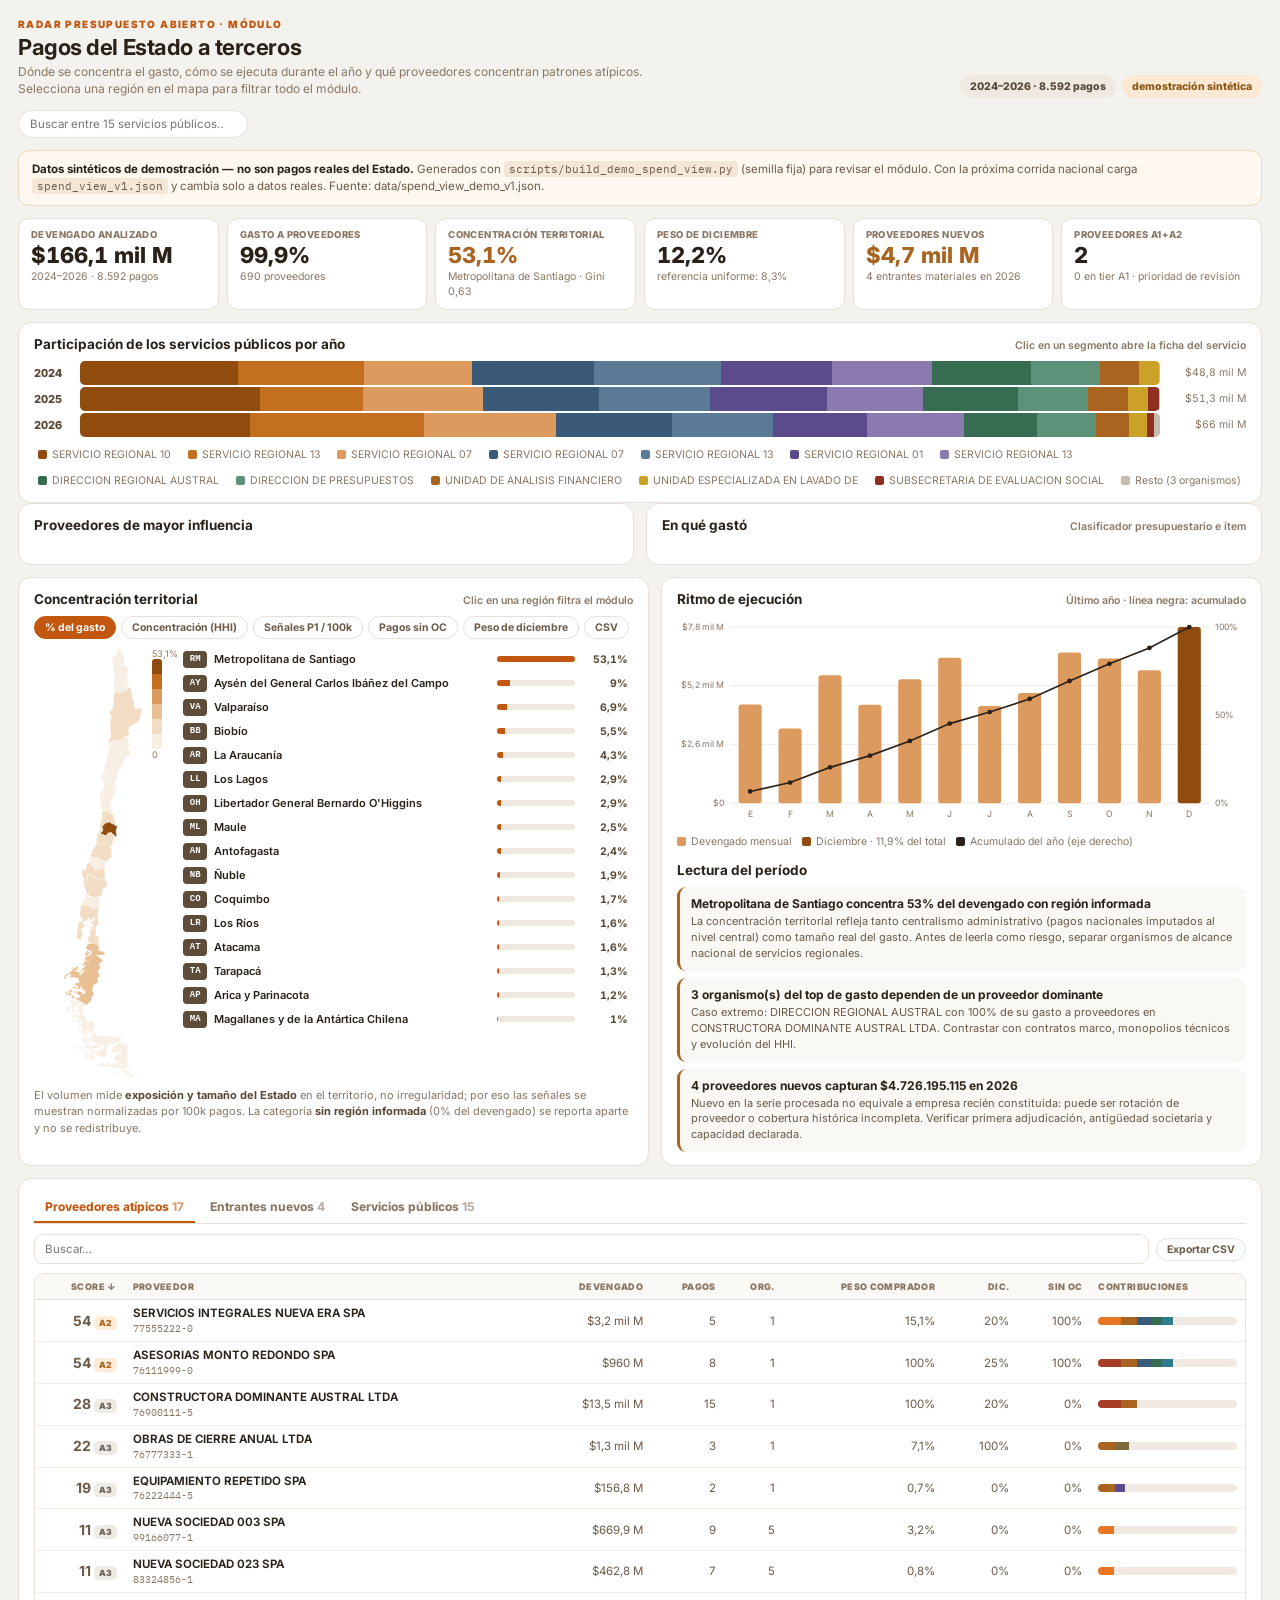
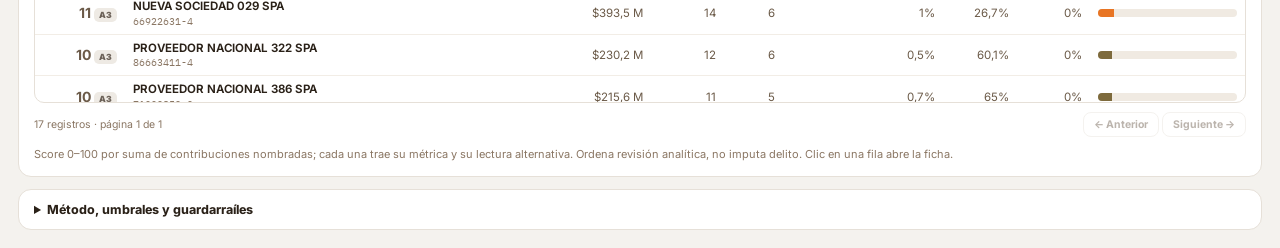
==== commit ad565015: "feat: agrega el eje institucional al módulo de ejecución Faltaba la pregunta que un analista hace pr" ====
--- a/docs/ejecucion.html
+++ b/docs/ejecucion.html
@@ -36,6 +36,38 @@
 .scope{display:flex;align-items:center;gap:8px;background:var(--pa-soft);border:1px solid var(--pa-line);border-radius:99px;padding:5px 6px 5px 12px;font-size:11.5px;font-weight:700;color:#7a3d0b}
 .scope button{border:0;background:#e8d3ba;color:#7a3d0b;border-radius:99px;padding:3px 9px;font-size:10.5px;font-weight:800;cursor:pointer}
 .scope button:hover{background:#dcc0a0}
+
+.combo{position:relative}
+.combo input{border:1px solid var(--line);border-radius:99px;padding:6px 11px;font-size:11.5px;background:#fff;color:var(--ink);min-width:230px}
+.combo ul{position:absolute;z-index:40;top:calc(100% + 4px);left:0;right:0;background:#fff;border:1px solid var(--line);border-radius:10px;box-shadow:0 12px 30px rgba(42,33,24,.14);list-style:none;margin:0;padding:4px;max-height:280px;overflow:auto;display:none}
+.combo ul.open{display:block}
+.combo li{padding:6px 9px;border-radius:7px;font-size:11.5px;cursor:pointer}
+.combo li:hover,.combo li[aria-selected=true]{background:var(--pa-soft)}
+.combo li b{display:block;color:var(--ink);font-weight:650}
+.combo li span{color:var(--muted);font-size:10.5px}
+
+.part{display:grid;gap:2px}
+.part-row{display:grid;grid-template-columns:38px minmax(0,1fr) 78px;gap:8px;align-items:center}
+.part-row .yr{font-size:11px;font-weight:800;color:var(--ink-2);font-variant-numeric:tabular-nums}
+.part-bar{display:flex;height:24px;border-radius:5px;overflow:hidden;background:#f0eae2}
+.part-bar i{display:block;height:100%;cursor:pointer;transition:opacity .12s}
+.part-bar i:hover{opacity:.75}
+.part-row .tot{font-size:10.5px;text-align:right;color:var(--muted);font-variant-numeric:tabular-nums}
+.part-legend{display:flex;gap:9px;flex-wrap:wrap;margin-top:9px;font-size:10.5px;color:var(--muted)}
+.part-legend button{display:flex;align-items:center;gap:5px;border:0;background:none;cursor:pointer;color:inherit;font:inherit;padding:2px 4px;border-radius:6px}
+.part-legend button:hover{background:var(--soft);color:var(--ink)}
+.part-legend i{width:9px;height:9px;border-radius:2px;display:block}
+
+.inst-grid{display:grid;grid-template-columns:minmax(0,1fr) minmax(0,1fr);gap:12px;margin-bottom:12px}
+.inst-prov{display:grid;gap:6px}
+.inst-prov-row{display:grid;grid-template-columns:minmax(0,1fr) 92px 62px;gap:8px;align-items:center;cursor:pointer;padding:4px 5px;border-radius:8px}
+.inst-prov-row:hover{background:var(--pa-soft)}
+.inst-prov-row .n{font-size:11.5px;color:var(--ink);font-weight:600;overflow:hidden;text-overflow:ellipsis;white-space:nowrap}
+.inst-prov-row .n small{display:block;font-family:var(--mono);font-size:9.5px;color:var(--muted);font-weight:400}
+.inst-prov-row .b{height:9px;border-radius:99px;background:#f0eae2;overflow:hidden}
+.inst-prov-row .b i{display:block;height:100%;background:var(--pa)}
+.inst-prov-row .v{font-size:11px;text-align:right;font-variant-numeric:tabular-nums;color:var(--ink-2);font-weight:700}
+.split{display:grid;grid-template-columns:repeat(auto-fit,minmax(210px,1fr));gap:12px}
 
 .banner{border:1px solid var(--pa-line);background:#fff8f0;border-radius:11px;padding:10px 13px;font-size:11.5px;line-height:1.5;color:#6b5a48;margin-bottom:12px}
 .banner b{color:var(--ink)}
@@ -183,8 +215,37 @@
     <div class="meta" id="meta"></div>
   </header>
 
+  <div class="combo" id="combo" style="margin-bottom:12px">
+    <input type="search" id="instInput" placeholder="Buscar un servicio público… (por ejemplo: Unidad de Análisis Financiero)" autocomplete="off" aria-label="Buscar servicio público">
+    <ul id="instList" role="listbox"></ul>
+  </div>
+
   <div class="banner" id="banner">Cargando artefacto analítico…</div>
   <div class="kpis" id="kpis"></div>
+
+  <section class="card" id="partCard">
+    <div class="ch">
+      <h2>Participación de los servicios públicos por año</h2>
+      <span class="hint">Clic en un segmento abre la ficha del servicio</span>
+    </div>
+    <div class="part" id="participation"></div>
+    <div class="part-legend" id="partLegend"></div>
+  </section>
+
+  <div class="inst-grid" id="instCards" hidden>
+    <section class="card">
+      <div class="ch"><h2>Proveedores de mayor influencia</h2><span class="hint" id="instProvHint"></span></div>
+      <div class="inst-prov" id="instProviders"></div>
+      <p class="note" id="instProvNote"></p>
+    </section>
+    <section class="card">
+      <div class="ch"><h2>En qué gastó</h2><span class="hint">Clasificador presupuestario e ítem</span></div>
+      <div class="split">
+        <div id="instLines"></div>
+        <div id="instItems"></div>
+      </div>
+    </section>
+  </div>
 
   <div class="grid">
     <section class="card">
@@ -314,8 +375,9 @@
 };
 
 /* ---------- estado ---------- */
-const S = {data:null, map:null, region:null, metric:'share_of_national', tab:'proveedores',
+const S = {data:null, map:null, region:null, institution:null, metric:'share_of_national', tab:'proveedores',
            q:'', sort:{key:'anomaly_score', dir:-1}, page:0};
+const SERIES_COLORS = ['#8f4c0d','#c2701f','#dc9a5e','#3a5a78','#5b7a96','#5b4b8a','#8a7ab0','#376b52','#5d9179','#a9651f','#c9a227','#8e2f20','#c9bcae'];
 const PAGE = 20;
 
 const METRICS = [
@@ -333,10 +395,94 @@
   return base.map(r => ({...r, reasons: byId.get(r.provider_id) || []}));
 }
 const regionOf = r => r.main_region_code || null;
+const inst = () => S.data.institutions || {rows:[], detail:{}, provider_names:[], line_names:[], item_names:[], participation:{years:[], series:[]}, coverage:{}};
+const instRow = () => (inst().rows || []).find(r => r.organization_id === S.institution) || null;
+const instDetail = () => (inst().detail || {})[S.institution] || null;
+const providerName = i => (inst().provider_names || [])[i] || '—';
 function scoped(rows){ return S.region ? rows.filter(r => regionOf(r) === S.region) : rows; }
 const regionRow = () => ((S.data.territory || {}).regions || []).find(r => r.region_code === S.region);
 
-/* ---------- KPIs (nacional o región seleccionada) ---------- */
+/* ---------- participación anual de los servicios ---------- */
+function renderParticipation(){
+  const part = inst().participation || {years:[], series:[], totals:[]};
+  const years = part.years || [];
+  const series = part.series || [];
+  if (!years.length || !series.length){
+    el('partCard').hidden = true;
+    return;
+  }
+  el('partCard').hidden = false;
+  el('participation').innerHTML = years.map((year, yi) => {
+    const total = (part.totals || [])[yi] || series.reduce((a, s2) => a + (num(s2.amounts[yi]) || 0), 0);
+    return `<div class="part-row">
+      <span class="yr">${esc(year)}</span>
+      <span class="part-bar">${series.map((s2, si) => {
+        const amount = num(s2.amounts[yi]) || 0;
+        const share = total ? amount / total : 0;
+        if (share <= 0) return '';
+        const selected = S.institution && s2.organization_id === S.institution;
+        return `<i style="width:${(share*100).toFixed(3)}%;background:${SERIES_COLORS[si % SERIES_COLORS.length]};${selected ? 'outline:2px solid #2a2118;outline-offset:-2px' : ''}"
+          data-inst="${esc(s2.organization_id || '')}"
+          data-tip="<b>${esc(s2.organization_name)}</b>${esc(year)}: ${fmtMoneyFull(amount)}<br>${fmtPct(share)} del devengado del año"></i>`;
+      }).join('')}</span>
+      <span class="tot">${fmtMoney(total)}</span>
+    </div>`;
+  }).join('');
+  el('partLegend').innerHTML = series.map((s2, si) =>
+    `<button data-inst="${esc(s2.organization_id || '')}" title="${esc(s2.organization_name)}">
+      <i style="background:${SERIES_COLORS[si % SERIES_COLORS.length]}"></i>${esc((s2.organization_name || '').slice(0, 34))}</button>`).join('');
+}
+
+/* ---------- ficha institucional ---------- */
+function renderInstitution(){
+  const row = instRow();
+  const detail = instDetail();
+  const box = el('instCards');
+  if (!row){ box.hidden = true; return; }
+  box.hidden = false;
+
+  if (!detail){
+    el('instProviders').innerHTML = '';
+    el('instProvHint').textContent = 'sin ficha detallada';
+    el('instProvNote').textContent = `Este organismo queda bajo el piso de materialidad del artefacto (${fmtMoney((inst().coverage || {}).detail_min_amount_clp)}), así que se publica su serie anual y sus señales, pero no el detalle de proveedores ni de clasificadores. La brecha se declara, no se rellena.`;
+    el('instLines').innerHTML = '';
+    el('instItems').innerHTML = '';
+    return;
+  }
+
+  const providerSpend = num(row.provider_amount_clp) || 0;
+  const covered = (detail.p || []).reduce((a, p) => a + (num(p[1]) || 0), 0);
+  el('instProvHint').textContent = `${fmtInt((detail.p || []).length)} de ${fmtInt(row.providers)} proveedores · ${fmtPct(providerSpend ? covered / providerSpend : null)} del gasto a proveedores`;
+  el('instProviders').innerHTML = (detail.p || []).map(p => {
+    const [nameIdx, amount, share, tx, firstYear, otherBuyers, pid] = p;
+    return `<div class="inst-prov-row" data-pid="${esc(pid || '')}"
+      data-tip="<b>${esc(providerName(nameIdx))}</b>${fmtMoneyFull(amount)} · ${fmtInt(tx)} pagos<br>${fmtPct(share)} del gasto a proveedores del organismo<br>Primer año en la serie: ${esc(firstYear ?? '—')} · otros compradores: ${fmtInt(otherBuyers)}">
+      <span class="n">${esc(providerName(nameIdx))}<small>${fmtInt(tx)} pagos · ${otherBuyers ? fmtInt(otherBuyers) + ' otros compradores' : 'sin otros compradores'}</small></span>
+      <span class="b"><i style="width:${clamp((num(share)||0)*100,0,100).toFixed(1)}%"></i></span>
+      <span class="v">${fmtPct(share)}</span>
+    </div>`;
+  }).join('') || '<p class="note">Sin proveedores registrados.</p>';
+
+  const top = (detail.p || [])[0];
+  el('instProvNote').innerHTML = top
+    ? `Proveedor de mayor influencia: <b>${esc(providerName(top[0]))}</b> con ${fmtPct(top[2])} del gasto a proveedores del organismo (${fmtMoneyFull(top[1])}). Concentración HHI ${fmtRatio(row.provider_hhi, 3)} sobre los ${fmtInt((detail.p || []).length)} mayores. Una participación alta no es irregular por sí sola: contrastar con la categoría contratada y con la competencia disponible.`
+    : '';
+
+  const bars = (rows, table) => rows.map(r => {
+    const name = table === 'l' ? `${r[0]} · ${(inst().line_names || [])[r[1]] || '—'}` : ((inst().item_names || [])[r[0]] || '—');
+    const amount = table === 'l' ? r[2] : r[1];
+    const share = table === 'l' ? r[3] : r[2];
+    return `<div class="inst-prov-row" style="cursor:default" data-tip="<b>${esc(name)}</b>${fmtMoneyFull(amount)} · ${fmtPct(share)} del organismo">
+      <span class="n">${esc(name)}</span>
+      <span class="b"><i style="width:${clamp((num(share)||0)*100,0,100).toFixed(1)}%;background:var(--info)"></i></span>
+      <span class="v">${fmtPct(share)}</span></div>`;
+  }).join('') || '<p class="note">Sin desglose disponible.</p>';
+
+  el('instLines').innerHTML = `<div class="ch" style="margin-bottom:6px"><h2 style="font-size:11.5px;color:var(--muted);text-transform:uppercase;letter-spacing:.05em">Subtítulo</h2></div><div class="inst-prov">${bars(detail.l || [], 'l')}</div>`;
+  el('instItems').innerHTML = `<div class="ch" style="margin-bottom:6px"><h2 style="font-size:11.5px;color:var(--muted);text-transform:uppercase;letter-spacing:.05em">Ítem</h2></div><div class="inst-prov">${bars(detail.i || [], 'i')}</div>`;
+}
+
+/* ---------- KPIs (nacional, región o institución) ---------- */
 function renderKpis(){
   const d = S.data, cov = d.coverage || {}, sh = (d.patterns || {}).national_shares || {};
   const conc = (d.territory || {}).concentration || {};
@@ -350,7 +496,28 @@
     return p && regionOf(p) === S.region;
   }) : newMat;
 
-  const tiles = r ? [
+  const inst_row = instRow();
+  const tiles = inst_row ? (() => {
+    const det = instDetail();
+    const top = det && (det.p || [])[0];
+    const years = inst().years || [];
+    const last = inst_row.amounts_by_year[inst_row.amounts_by_year.length - 1];
+    const prev = inst_row.amounts_by_year.length > 1 ? inst_row.amounts_by_year[inst_row.amounts_by_year.length - 2] : null;
+    const delta = prev ? (last - prev) / prev : null;
+    return [
+      {l:'Devengado del servicio', v:fmtMoney(inst_row.amount_clp), s:`${fmtPct(inst_row.share_of_national, 2)} del gasto nacional`},
+      {l:`Variación ${years[years.length-2] ?? ''}→${years[years.length-1] ?? ''}`, v:delta === null ? '—' : `${delta > 0 ? '+' : ''}${fmtPct(delta)}`,
+       s:`${fmtMoney(last)} en ${years[years.length-1] ?? '—'}`, tone:(delta !== null && Math.abs(delta) >= .3) ? 'watch' : ''},
+      {l:'Proveedor de mayor influencia', v:top ? fmtPct(top[2]) : '—',
+       s:top ? esc(providerName(top[0]).slice(0, 40)) : 'sin ficha detallada',
+       tone:top && (num(top[2]) || 0) >= .45 ? 'alert' : ''},
+      {l:'Proveedores', v:fmtInt(inst_row.providers), s:`HHI ${fmtRatio(inst_row.provider_hhi, 3)} · ${fmtInt(inst_row.transactions)} pagos`},
+      {l:'Peso de diciembre', v:fmtPct(inst_row.december_share), s:'referencia uniforme: 8,3%',
+       tone:(num(inst_row.december_share)||0) >= .3 ? 'watch' : ''},
+      {l:'Pagos sin OC', v:fmtPct(inst_row.missing_oc_share), s:`${fmtInt(inst_row.p1_signals)} señales P1 · ${fmtDays(inst_row.days_to_pay_median)} de pago`,
+       tone:(num(inst_row.missing_oc_share)||0) >= .6 ? 'alert' : ''}
+    ];
+  })() : r ? [
     {l:'Devengado en la región', v:fmtMoney(r.devengado), s:`${fmtPct(r.share_of_national)} del país`},
     {l:'Pagos', v:fmtInt(r.transactions), s:`${fmtInt(r.providers)} proveedores · ${fmtInt(r.organizations)} organismos`},
     {l:'Concentración (HHI)', v:fmtRatio(r.provider_hhi,3), s:`mayor: ${esc((r.top_provider_name||'—').slice(0,26))} (${fmtPct(r.top_provider_share)})`, tone:(num(r.provider_hhi)||0) >= .25 ? 'watch' : ''},
@@ -374,8 +541,14 @@
   const d = S.data, terr = d.territory || {}, regions = terr.regions || [];
   const metric = METRICS.find(m => m.key === S.metric) || METRICS[0];
   const byCode = new Map(regions.map(r => [r.region_code, r]));
+  const detail = instDetail();
+  const instRegions = detail ? new Map((detail.r || []).map(x => [x[0], x[1]])) : null;
   const known = regions.filter(r => r.region_code !== 'UNKNOWN');
-  const max = Math.max(...known.map(r => num(r[metric.key]) || 0), 1e-9);
+  const valueOf = code => instRegions ? (instRegions.get(code) ?? 0) : (byCode.get(code) || {})[metric.key];
+  const max = instRegions
+    ? Math.max(...[...instRegions.values()].map(v => num(v) || 0), 1e-9)
+    : Math.max(...known.map(r => num(r[metric.key]) || 0), 1e-9);
+  const fmtValue = v => instRegions ? fmtMoney(v) : metric.fmt(v);
   const color = v => {
     const n = num(v);
     if (n === null) return '#f3efe9';
@@ -390,37 +563,50 @@
   el('map').innerHTML = S.map ? `<svg class="map" viewBox="${S.map.viewBox}" role="img" aria-label="Mapa de Chile por región">` +
     S.map.order.map(code => {
       const r = byCode.get(code) || {};
-      return `<path class="rg ${S.region === code ? 'sel':''}" d="${S.map.paths[code]}" fill="${color(r[metric.key])}" data-region="${code}"
-        data-tip="<b>${esc(r.region_name || code)}</b>${esc(metric.label)}: ${metric.fmt(r[metric.key])}<br>${fmtMoneyFull(r.devengado)} · ${fmtInt(r.transactions)} pagos"></path>`;
+      const value = valueOf(code);
+      return `<path class="rg ${S.region === code ? 'sel':''}" d="${S.map.paths[code]}" fill="${color(value)}" data-region="${code}"
+        data-tip="<b>${esc(r.region_name || code)}</b>${instRegions ? 'Gasto del servicio aquí' : esc(metric.label)}: ${fmtValue(value)}${instRegions ? '' : `<br>${fmtMoneyFull(r.devengado)} · ${fmtInt(r.transactions)} pagos`}"></path>`;
     }).join('') + '</svg>' : '<p class="note">Cartografía no disponible.</p>';
 
-  el('scale').innerHTML = `<span>${metric.fmt(max)}</span>` +
+  el('scale').innerHTML = `<span>${fmtValue(max)}</span>` +
     [...SCALE].reverse().map(c => `<i style="background:${c}"></i>`).join('') + '<span>0</span>';
 
-  const ranked = regions.slice().sort((a,b) => (num(b[metric.key])||0) - (num(a[metric.key])||0));
+  let ranked = regions.slice().sort((a,b) => (num(valueOf(b.region_code))||0) - (num(valueOf(a.region_code))||0));
+  if (instRegions) ranked = ranked.filter(r => (num(valueOf(r.region_code)) || 0) > 0);
   el('rank').innerHTML = ranked.map(r => `
     <button class="rrow ${S.region === r.region_code ? 'sel':''}" data-region="${esc(r.region_code)}"
       data-tip="<b>${esc(r.region_name)}</b>${fmtMoneyFull(r.devengado)} · ${fmtInt(r.providers)} proveedores · HHI ${fmtRatio(r.provider_hhi,3)}">
       <span class="ab">${esc(r.region_abbr)}</span>
       <span class="nm">${esc(r.region_name)}</span>
-      <span class="bar"><i style="width:${clamp(((num(r[metric.key])||0)/max)*100,0,100).toFixed(1)}%"></i></span>
-      <span class="v">${metric.fmt(r[metric.key])}</span>
+      <span class="bar"><i style="width:${clamp(((num(valueOf(r.region_code))||0)/max)*100,0,100).toFixed(1)}%"></i></span>
+      <span class="v">${fmtValue(valueOf(r.region_code))}</span>
     </button>`).join('');
 
   const selected = el('rank').querySelector('.rrow.sel');
   if (selected) selected.scrollIntoView({block:'nearest'});
 
   const unassigned = (terr.concentration || {}).unassigned_share;
-  el('mapTitle').textContent = S.region ? `Territorio · ${byCode.get(S.region)?.region_name || ''}` : 'Concentración territorial';
-  el('mapNote').innerHTML = `El volumen mide <b>exposición y tamaño del Estado</b> en el territorio, no irregularidad; por eso las señales se muestran normalizadas por 100k pagos. La categoría <b>sin región informada</b> (${fmtPct(unassigned)} del devengado) se reporta aparte y no se redistribuye.`;
+  el('mapTitle').textContent = instRegions
+    ? `Dónde gasta · ${(instRow() || {}).organization_name || ''}`
+    : S.region ? `Territorio · ${byCode.get(S.region)?.region_name || ''}` : 'Concentración territorial';
+  el('mapNote').innerHTML = instRegions
+    ? `Distribución territorial del gasto de este servicio (cinco regiones principales). La imputación regional viene de la fuente: un organismo de alcance nacional suele concentrar sus pagos en la región donde tiene su nivel central, y eso no significa que el bien o servicio se haya consumido allí.`
+    : `El volumen mide <b>exposición y tamaño del Estado</b> en el territorio, no irregularidad; por eso las señales se muestran normalizadas por 100k pagos. La categoría <b>sin región informada</b> (${fmtPct(unassigned)} del devengado) se reporta aparte y no se redistribuye.`;
 }
 
 /* ---------- ejecución mensual (nacional o de la región) ---------- */
 function renderExec(){
   const d = S.data, ex = d.execution || {};
   const r = regionRow();
+  const inst_row = instRow(), det = instDetail();
   let values, ticks = MONTHS, label, cum = null;
-  if (S.region){
+  if (inst_row && det){
+    values = (det.m || []).slice();
+    label = `Devengado por mes · ${inst_row.organization_name}`;
+  } else if (inst_row){
+    values = new Array(12).fill(0);
+    label = 'Sin detalle mensual publicado para este servicio';
+  } else if (S.region){
     const row = ((d.heatmaps || {}).region_month || []).find(x => x.region_code === S.region);
     values = row ? row.months.slice() : new Array(12).fill(0);
     label = 'Devengado por mes (toda la serie)';
@@ -460,8 +646,25 @@
     [0,.5,1].forEach(t => { svg += `<text class="axis" x="${W-PR+6}" y="${yc(t)+3}">${fmtPct(t,0)}</text>`; });
   }
   el('execChart').innerHTML = svg + '</svg>';
-  el('execTitle').textContent = S.region ? `Ejecución · ${r ? r.region_name : ''}` : 'Ritmo de ejecución';
-  el('execHint').textContent = S.region ? 'Devengado por mes, toda la serie' : 'Último año · línea negra: acumulado';
+  el('execTitle').textContent = inst_row ? `Cómo gastó en el tiempo` : S.region ? `Ejecución · ${r ? r.region_name : ''}` : 'Ritmo de ejecución';
+  el('execHint').textContent = inst_row ? 'Devengado por mes, toda la serie procesada' : S.region ? 'Devengado por mes, toda la serie' : 'Último año · línea negra: acumulado';
+  const yearBars = inst_row ? (() => {
+    const years = inst().years || [];
+    const amounts = inst_row.amounts_by_year || [];
+    const maxY = Math.max(...amounts.map(v => num(v) || 0), 1e-9);
+    return `<div style="display:flex;gap:12px;align-items:flex-end;margin-top:14px;padding-top:10px;border-top:1px solid var(--line)">${
+      years.map((y, i) => {
+        const prev = i > 0 ? amounts[i-1] : null;
+        const delta = prev ? (amounts[i] - prev) / prev : null;
+        return `<div style="flex:0 1 110px;text-align:center" data-tip="<b>${esc(y)}</b>${fmtMoneyFull(amounts[i])}${delta === null ? '' : `<br>${delta > 0 ? '+' : ''}${fmtPct(delta)} vs ${esc(years[i-1])}`}">
+          <div style="height:${Math.max(4, ((num(amounts[i])||0)/maxY)*46).toFixed(1)}px;background:#3a5a78;border-radius:4px 4px 0 0"></div>
+          <span style="display:block;font-size:10px;color:var(--muted);margin-top:3px">${esc(y)}</span>
+          <span style="display:block;font-size:11px;font-weight:700;color:var(--ink-2);font-variant-numeric:tabular-nums">${fmtMoney(amounts[i])}</span>
+          ${delta === null ? '' : `<span style="display:block;font-size:10px;font-weight:800;color:${delta > 0 ? 'var(--watch)' : 'var(--info)'}">${delta > 0 ? '+' : ''}${fmtPct(delta)}</span>`}
+        </div>`;
+      }).join('')}<span class="note" style="margin:0 0 4px 6px;flex:1">Serie anual del servicio; la variación se lee sobre flujo devengado, no sobre presupuesto vigente.</span></div>`;
+  })() : '';
+  el('execChart').insertAdjacentHTML('beforeend', yearBars);
   el('execLegend').innerHTML =
     `<span><i style="background:#dc9a5e"></i>Devengado mensual</span>` +
     `<span><i style="background:#8f4c0d"></i>Diciembre${dec !== null ? ` · ${fmtPct(dec)} del total` : ''}</span>` +
@@ -471,9 +674,29 @@
 /* ---------- lecturas ---------- */
 function renderReads(){
   const d = S.data;
+  const inst_row = instRow();
   const r = regionRow();
   let items;
-  if (r){
+  if (inst_row){
+    const det = instDetail();
+    const top = det && (det.p || [])[0];
+    const years = inst().years || [];
+    const amounts = inst_row.amounts_by_year || [];
+    const delta = amounts.length > 1 && amounts[amounts.length-2] ? (amounts[amounts.length-1] - amounts[amounts.length-2]) / amounts[amounts.length-2] : null;
+    const line = det && (det.l || [])[0];
+    items = [
+      {severity:top && (num(top[2])||0) >= .45 ? 'ALERT' : 'WATCH',
+       title:top ? `${providerName(top[0])} concentra ${fmtPct(top[2])} de sus pagos a proveedores` : 'Sin ficha de proveedores publicada',
+       detail:top ? `${fmtMoneyFull(top[1])} en ${fmtInt(top[3])} pagos. El proveedor atiende a ${fmtInt(top[5])} otros compradores del Estado${top[4] ? ` y aparece en la serie desde ${top[4]}` : ''}. Contrastar con la categoría contratada y con la competencia disponible antes de leerlo como dependencia.` :
+        `Este servicio queda bajo el piso de materialidad del artefacto, así que su ficha detallada no se publica.`},
+      {severity:delta !== null && Math.abs(delta) >= .3 ? 'WATCH' : 'INFO',
+       title:delta === null ? `${fmtMoney(inst_row.amount_clp)} devengados en la serie` : `Su gasto ${delta > 0 ? 'creció' : 'cayó'} ${fmtPct(Math.abs(delta))} en ${years[years.length-1]}`,
+       detail:`Serie ${years.join(' · ')}: ${amounts.map(a => fmtMoney(a)).join(' → ')}. La variación se lee sobre flujo devengado observado, no sobre presupuesto vigente.`},
+      {severity:'INFO',
+       title:line ? `Su mayor gasto es ${(inst().line_names || [])[line[1]] || '—'} (${fmtPct(line[3])})` : 'Sin desglose por clasificador',
+       detail:line ? `Subtítulo ${line[0]} por ${fmtMoneyFull(line[2])}. El desglose por ítem está en el panel “En qué gastó”.` : 'El artefacto no publica clasificadores para este organismo.'}
+    ];
+  } else if (r){
     const rows = scoped(providers()).sort((a,b) => (num(b.anomaly_score)||0) - (num(a.anomaly_score)||0));
     const top = rows[0];
     items = [
@@ -499,21 +722,29 @@
 const TABS = [
   {id:'proveedores', label:'Proveedores atípicos', note:'Score 0–100 por suma de contribuciones nombradas; cada una trae su métrica y su lectura alternativa. Ordena revisión analítica, no imputa delito. Clic en una fila abre la ficha.'},
   {id:'nuevos', label:'Entrantes nuevos', note:'Primera aparición en el último año de la serie con monto sobre el corte de su propio cohorte. “Nuevo en la serie” no equivale a empresa recién constituida: verificar primera adjudicación, antigüedad societaria y capacidad declarada.'},
-  {id:'organismos', label:'Organismos compradores', note:'Dependencia del comprador respecto de su proveedor dominante (HHI y participación del primero), cierre de año y brecha documental.'}
+  {id:'organismos', label:'Servicios públicos', note:'Universo completo de organismos compradores publicado por el artefacto: clic en una fila abre su ficha (proveedor de mayor influencia, en qué gastó y cómo se comportó en el tiempo).'}
 ];
 
 function tabRows(){
   const d = S.data;
   if (S.tab === 'organismos'){
-    let rows = d.organizations || [];
-    if (S.region) rows = rows.filter(r => r.region_code === S.region);
+    let rows = inst().rows || [];
+    if (S.region) rows = rows.filter(r => r.main_region_code === S.region);
     return rows;
   }
   if (S.tab === 'nuevos'){
     const byId = new Map(providers().map(r => [r.provider_id, r]));
     let rows = ((d.new_providers || {}).material || []).map(r => ({...byId.get(r.provider_id), ...r}));
     if (S.region) rows = rows.filter(r => regionOf(r) === S.region);
+    if (S.institution) rows = rows.filter(r => r.top_client_id === S.institution);
     return rows;
+  }
+  if (S.institution){
+    // Proveedores del servicio: los de su ficha más cualquiera cuyo principal
+    // comprador sea este organismo, aunque no esté entre los seis mayores.
+    const det = instDetail();
+    const ids = new Set((det ? det.p : []).map(p => p[6]).filter(Boolean));
+    return providers().filter(r => ids.has(r.provider_id) || r.top_client_id === S.institution);
   }
   return scoped(providers()).filter(r => r.anomaly_tier);
 }
@@ -521,7 +752,7 @@
 function filtered(){
   const q = S.q.trim().toLowerCase();
   let rows = tabRows();
-  if (q) rows = rows.filter(r => `${r.provider_name || ''} ${r.organization_name || ''} ${r.rut || ''} ${r.top_client_name || ''} ${r.top_provider_name || ''}`.toLowerCase().includes(q));
+  if (q) rows = rows.filter(r => `${r.provider_name || ''} ${r.organization_name || ''} ${r.partida || ''} ${r.rut || ''} ${r.top_client_name || ''}`.toLowerCase().includes(q));
   const {key, dir} = S.sort;
   return rows.slice().sort((a,b) => {
     const va = a[key], vb = b[key];
@@ -553,12 +784,13 @@
     {label:'Score', key:'anomaly_score', r:true, render:r => `${fmtRatio(r.anomaly_score,0)} ${r.anomaly_tier ? `<span class="pill t-${esc(r.anomaly_tier)}">${esc(r.anomaly_tier)}</span>` : ''}`}
   ],
   organismos: [
-    {label:'Organismo', key:'organization_name', render:r => `<span class="name">${esc(r.organization_name || 'Sin nombre')}</span><span class="rut">${esc(r.partida || '')}</span>`},
-    {label:'Devengado', key:'devengado', r:true, render:r => fmtMoney(r.devengado)},
-    {label:'% país', key:'share_of_national', r:true, render:r => fmtPct(r.share_of_national)},
+    {label:'Servicio público', key:'organization_name', render:r => `<span class="name">${esc(r.organization_name || 'Sin nombre')}</span><span class="rut">${esc(r.partida || '')}</span>`},
+    {label:'Devengado', key:'amount_clp', r:true, render:r => fmtMoney(r.amount_clp)},
+    {label:'% país', key:'share_of_national', r:true, render:r => fmtPct(r.share_of_national, 2)},
     {label:'Proveedores', key:'providers', r:true, cls:'hide-s', render:r => fmtInt(r.providers)},
     {label:'HHI', key:'provider_hhi', r:true, render:r => fmtRatio(r.provider_hhi,3)},
-    {label:'Proveedor dominante', key:'top_provider_name', cls:'hide-s', render:r => esc(r.top_provider_name || '—')},
+    {label:'Proveedor de mayor influencia', key:'top_provider_share', cls:'hide-s',
+     render:r => r.top_provider_name_index === null || r.top_provider_name_index === undefined ? '—' : esc(providerName(r.top_provider_name_index))},
     {label:'Su peso', key:'top_provider_share', r:true, render:r => fmtPct(r.top_provider_share)},
     {label:'Dic.', key:'december_share', r:true, cls:'hide-s', render:r => fmtPct(r.december_share)},
     {label:'Sin OC', key:'missing_oc_share', r:true, cls:'hide-s', render:r => fmtPct(r.missing_oc_share)},
@@ -575,7 +807,8 @@
   const tab = TABS.find(t => t.id === S.tab);
   el('tabs').innerHTML = TABS.map(t => {
     const n = (() => { const keep = S.tab; S.tab = t.id; const c = tabRows().length; S.tab = keep; return c; })();
-    return `<button class="tab ${S.tab === t.id ? 'on':''}" data-tab="${t.id}">${esc(t.label)} <span style="opacity:.6">${fmtInt(n)}</span></button>`;
+    const label = t.id === 'proveedores' && S.institution ? 'Proveedores del servicio' : t.label;
+    return `<button class="tab ${S.tab === t.id ? 'on':''}" data-tab="${t.id}">${esc(label)} <span style="opacity:.6">${fmtInt(n)}</span></button>`;
   }).join('');
 
   el('tools').innerHTML =
@@ -592,19 +825,32 @@
   el('thead').innerHTML = '<tr>' + cols.map(c =>
     `<th class="${c.ns ? 'ns' : ''} ${c.r ? 'r' : ''} ${c.cls || ''}" ${c.ns ? '' : `data-sort="${c.key}"`}>${esc(c.label)}${S.sort.key === c.key ? (S.sort.dir < 0 ? ' ↓' : ' ↑') : ''}</th>`).join('') + '</tr>';
   el('tbody').innerHTML = page.length ? page.map(r =>
-    `<tr data-pid="${esc(r.provider_id || '')}">` + cols.map(c =>
+    `<tr data-pid="${esc(r.provider_id || '')}" data-inst-row="${esc(S.tab === 'organismos' ? (r.organization_id || '') : '')}">` + cols.map(c =>
       `<td class="${c.r ? 'r' : ''} ${c.cls || ''}">${c.render(r)}</td>`).join('') + '</tr>').join('')
     : `<tr><td colspan="${cols.length}" style="color:var(--muted)">Sin registros para el filtro actual.</td></tr>`;
   el('pinfo').textContent = `${fmtInt(rows.length)} registros · página ${S.page + 1} de ${pages}`;
   el('prev').disabled = S.page === 0;
   el('next').disabled = S.page >= pages - 1;
-  el('tabNote').textContent = tab.note;
+  el('tabNote').textContent = S.tab === 'proveedores' && S.institution
+    ? 'Proveedores cuyo principal comprador es este servicio, más los seis mayores de su ficha. El score sólo existe para proveedores del universo evaluado; un 0 significa “sin contribuciones activas”, no “sin riesgo”.'
+    : tab.note;
 }
 
 /* ---------- ficha ---------- */
 function openFicha(pid){
-  const row = providers().find(r => r.provider_id === pid);
-  if (!row) return;
+  let row = providers().find(r => r.provider_id === pid);
+  if (!row){
+    // Proveedor fuera del universo del explorador: se arma la ficha mínima con
+    // lo que la propia ficha institucional publica, en vez de no abrir nada.
+    const det = instDetail(), inst_row = instRow();
+    const entry = det && (det.p || []).find(x => x[6] === pid);
+    if (!entry) return;
+    row = {provider_id:pid, provider_name:providerName(entry[0]), amount_clp:entry[1],
+           transactions:entry[3], first_year:entry[4], organizations:(entry[5] || 0) + 1,
+           top_client_name:inst_row ? inst_row.organization_name : null,
+           top_client_share:entry[2], max_share_of_buyer:entry[2], reasons:[],
+           monthly_amounts:[], yearly_amounts:{}, partial:true};
+  }
   const d = S.data;
   const monthly = row.monthly_amounts || [];
   const maxM = Math.max(...monthly.map(v => num(v)||0), 1e-9);
@@ -625,7 +871,9 @@
           <span class="rut">score de atipicidad (0–100)</span>
         </div>
         ${stack(row)}
-        <p class="note" style="margin-top:7px">Prioridad de revisión por concurrencia de patrones. No es probabilidad de delito ni score de riesgo LA/FT.</p>
+        <p class="note" style="margin-top:7px">${row.partial
+          ? 'Ficha parcial: este proveedor no está en el universo evaluado del explorador, así que se muestran sólo las métricas que publica la ficha del servicio público.'
+          : 'Prioridad de revisión por concurrencia de patrones. No es probabilidad de delito ni score de riesgo LA/FT.'}</p>
       </div>
       <div class="fs">
         <h3>Contribuciones al score</h3>
@@ -707,6 +955,49 @@
     </div>`;
 }
 
+/* ---------- selector de servicio público ---------- */
+function renderCombo(){
+  const input = el('instInput'), list = el('instList');
+  const rows = inst().rows || [];
+  const current = instRow();
+  input.value = current ? current.organization_name : (input.value || '');
+  input.placeholder = rows.length
+    ? `Buscar entre ${fmtInt(rows.length)} servicios públicos… (por ejemplo: Unidad de Análisis Financiero)`
+    : 'Sin universo institucional publicado';
+
+  const close = () => list.classList.remove('open');
+  const open = query => {
+    const q = query.trim().toLowerCase();
+    const matches = (q ? rows.filter(r => `${r.organization_name || ''} ${r.partida || ''}`.toLowerCase().includes(q)) : rows)
+      .slice(0, 40);
+    list.innerHTML = matches.map(r =>
+      `<li role="option" data-inst="${esc(r.organization_id)}">
+        <b>${esc(r.organization_name || 'Sin nombre')}</b>
+        <span>${esc(r.partida || '')} · ${fmtMoney(r.amount_clp)} · ${fmtInt(r.providers)} proveedores${r.detail_available ? '' : ' · sin ficha detallada'}</span>
+      </li>`).join('') || '<li aria-disabled="true"><span>Sin coincidencias</span></li>';
+    list.classList.add('open');
+    list.querySelectorAll('[data-inst]').forEach(li => li.addEventListener('mousedown', ev => {
+      ev.preventDefault();
+      selectInstitution(li.dataset.inst);
+      close();
+    }));
+  };
+
+  input.oninput = () => open(input.value);
+  input.onfocus = () => open(input.value);
+  input.onblur = () => setTimeout(close, 120);
+  input.onkeydown = ev => { if (ev.key === 'Escape'){ close(); input.blur(); } };
+}
+
+function selectInstitution(id){
+  S.institution = id || null;
+  S.region = null;
+  S.page = 0;
+  if (S.institution) S.tab = 'proveedores';
+  render();
+  if (S.institution) el('instCards').scrollIntoView({behavior:'smooth', block:'start'});
+}
+
 /* ---------- render ---------- */
 const EXPORTS = {
   regions: () => ['gasto_por_region.csv', (S.data.territory || {}).regions || [], [
@@ -726,22 +1017,34 @@
 function renderMeta(){
   const d = S.data, cov = d.coverage || {};
   const r = regionRow();
+  const inst_row = instRow();
   el('meta').innerHTML =
+    (inst_row ? `<span class="scope">${esc(inst_row.organization_name)} <button id="clearInst">volver al país</button></span>` : '') +
     (r ? `<span class="scope">${esc(r.region_name)} <button id="clearRegion">quitar filtro</button></span>` : '') +
     `<span class="tag">${cov.first_year ?? '—'}–${cov.last_year ?? '—'} · ${fmtInt(cov.transactions)} pagos</span>` +
     `<span class="tag ${S.mode === 'DEMO_SYNTHETIC' ? 'warn' : ''}">${S.mode === 'DEMO_SYNTHETIC' ? 'demostración sintética' : 'datos oficiales'}</span>`;
   const clear = el('clearRegion');
   if (clear) clear.addEventListener('click', () => { S.region = null; S.page = 0; render(); });
+  const clearInst = el('clearInst');
+  if (clearInst) clearInst.addEventListener('click', () => { el('instInput').value = ''; selectInstitution(null); });
 }
 
 function render(){
-  renderMeta(); renderKpis(); renderMap(); renderExec(); renderReads(); renderTable(); renderMethod();
+  renderMeta(); renderCombo(); renderParticipation(); renderInstitution();
+  renderKpis(); renderMap(); renderExec(); renderReads(); renderTable(); renderMethod();
   wireTips(document.body);
 
   document.querySelectorAll('[data-metric]').forEach(b => b.addEventListener('click', () => { S.metric = b.dataset.metric; render(); }));
   document.querySelectorAll('[data-region]').forEach(n => n.addEventListener('click', () => {
+    if (S.institution) return;   // en modo servicio el mapa describe su gasto, no filtra
     S.region = S.region === n.dataset.region ? null : n.dataset.region; S.page = 0; render();
   }));
+  document.querySelectorAll('[data-inst]').forEach(n => n.addEventListener('click', () => {
+    if (n.dataset.inst) selectInstitution(n.dataset.inst);
+  }));
+  document.querySelectorAll('[data-inst-row]').forEach(tr => {
+    if (tr.dataset.instRow) tr.addEventListener('click', () => selectInstitution(tr.dataset.instRow));
+  });
   document.querySelectorAll('[data-tab]').forEach(b => b.addEventListener('click', () => {
     S.tab = b.dataset.tab; S.page = 0;
     S.sort = S.tab === 'organismos' ? {key:'devengado', dir:-1} : S.tab === 'nuevos' ? {key:'amount_clp', dir:-1} : {key:'anomaly_score', dir:-1};
@@ -756,15 +1059,18 @@
     const spec = EXPORTS[b.dataset.csv]; if (!spec) return;
     const [name, rows, cols] = spec(); download(name, csv(rows, cols));
   }));
+  document.querySelectorAll('[data-pid]').forEach(node => {
+    if (node.dataset.pid) node.addEventListener('click', () => openFicha(node.dataset.pid));
+  });
+  const q = el('q');
+  if (q) q.addEventListener('input', () => { S.q = q.value; S.page = 0; renderTable(); wireTips(el('tbody')); bindRows(); });
+}
+function bindRows(){
   document.querySelectorAll('#tbody tr[data-pid]').forEach(tr => {
     if (tr.dataset.pid) tr.addEventListener('click', () => openFicha(tr.dataset.pid));
   });
-  const q = el('q');
-  if (q) q.addEventListener('input', () => { S.q = q.value; S.page = 0; renderTable(); wireTips(el('tbody')); bindRows(); });
-}
-function bindRows(){
-  document.querySelectorAll('#tbody tr[data-pid]').forEach(tr => {
-    if (tr.dataset.pid) tr.addEventListener('click', () => openFicha(tr.dataset.pid));
+  document.querySelectorAll('#tbody tr[data-inst-row]').forEach(tr => {
+    if (tr.dataset.instRow) tr.addEventListener('click', () => selectInstitution(tr.dataset.instRow));
   });
   document.querySelectorAll('th[data-sort]').forEach(th => th.addEventListener('click', () => {
     const key = th.dataset.sort;
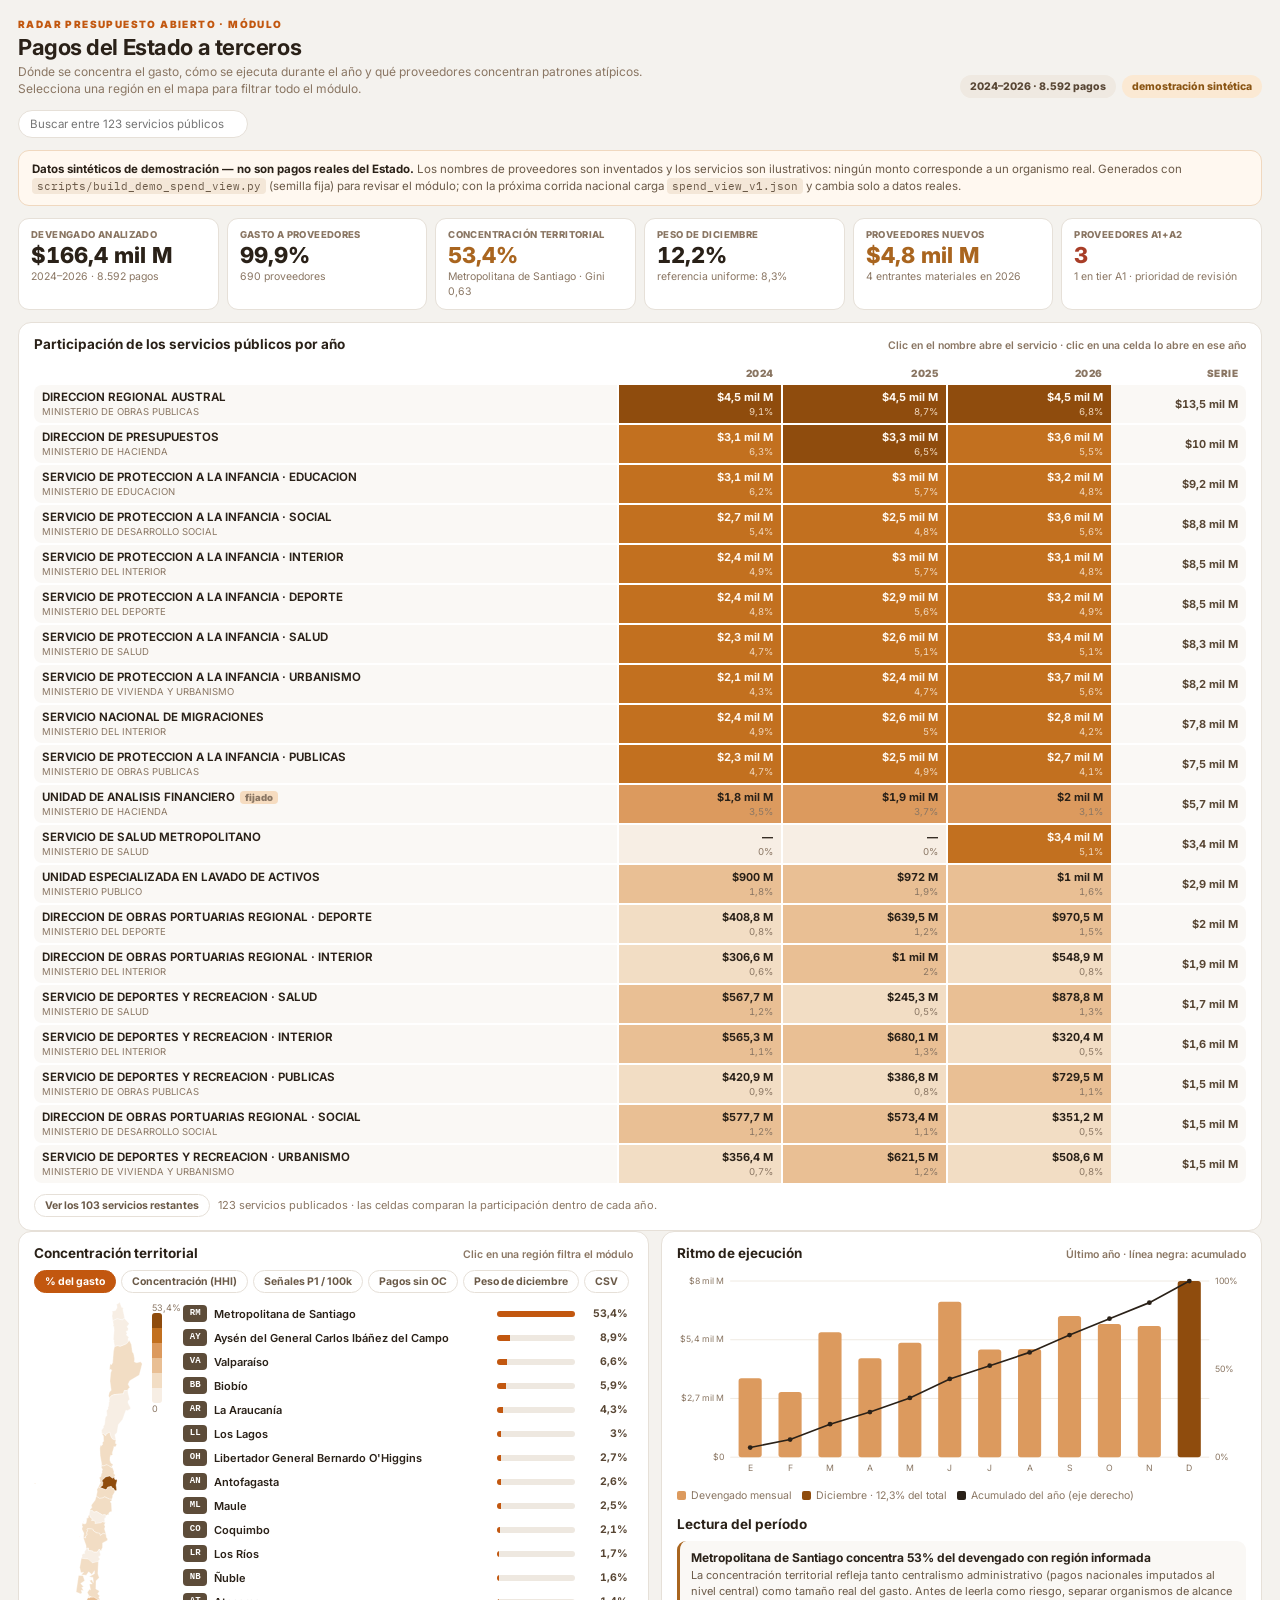
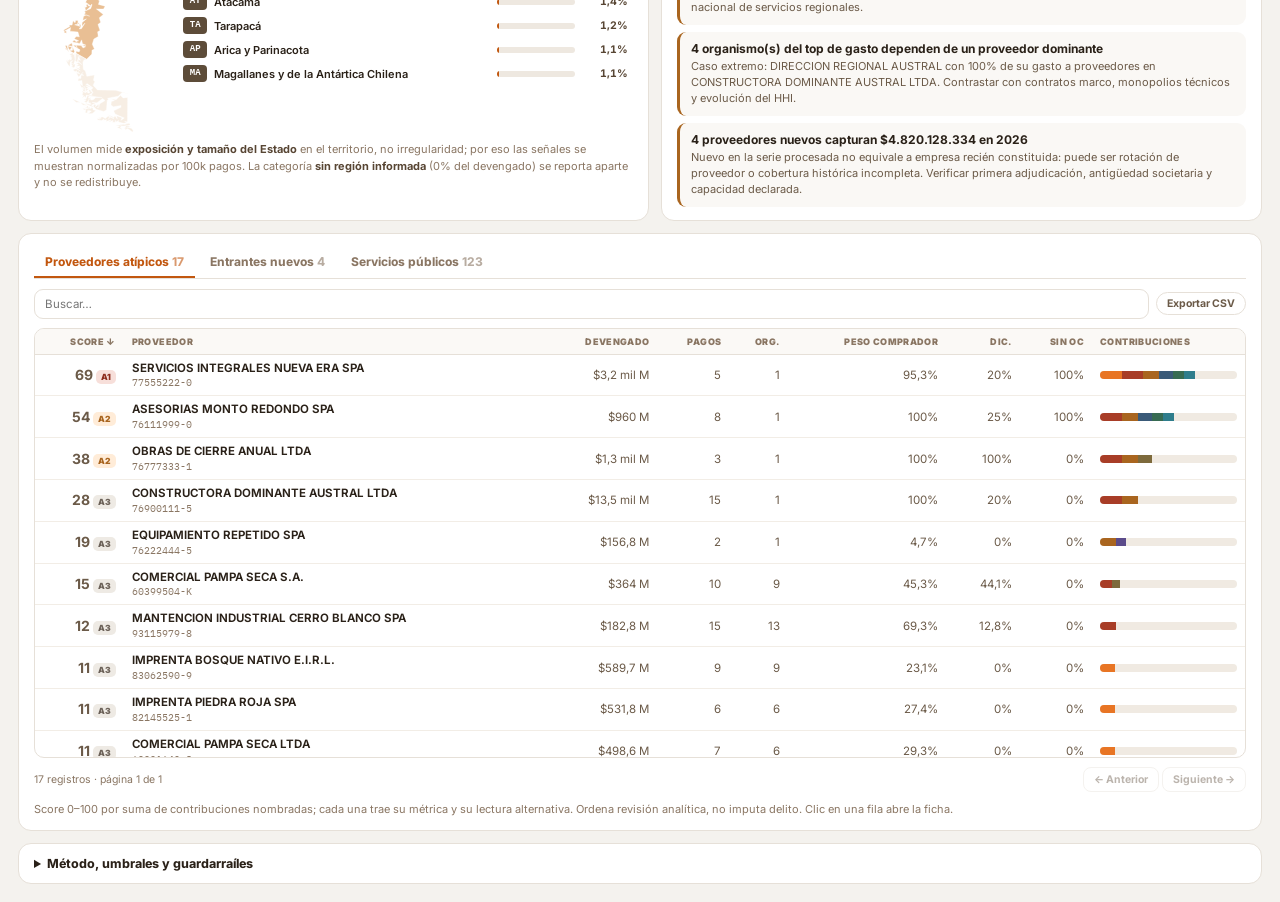
==== commit b3127842: "feat: matriz servicio×año con detalle anual y nombres ficticios legibles La participación anual era " ====
--- a/docs/ejecucion.html
+++ b/docs/ejecucion.html
@@ -46,18 +46,28 @@
 .combo li b{display:block;color:var(--ink);font-weight:650}
 .combo li span{color:var(--muted);font-size:10.5px}
 
-.part{display:grid;gap:2px}
-.part-row{display:grid;grid-template-columns:38px minmax(0,1fr) 78px;gap:8px;align-items:center}
-.part-row .yr{font-size:11px;font-weight:800;color:var(--ink-2);font-variant-numeric:tabular-nums}
-.part-bar{display:flex;height:24px;border-radius:5px;overflow:hidden;background:#f0eae2}
-.part-bar i{display:block;height:100%;cursor:pointer;transition:opacity .12s}
-.part-bar i:hover{opacity:.75}
-.part-row .tot{font-size:10.5px;text-align:right;color:var(--muted);font-variant-numeric:tabular-nums}
-.part-legend{display:flex;gap:9px;flex-wrap:wrap;margin-top:9px;font-size:10.5px;color:var(--muted)}
-.part-legend button{display:flex;align-items:center;gap:5px;border:0;background:none;cursor:pointer;color:inherit;font:inherit;padding:2px 4px;border-radius:6px}
-.part-legend button:hover{background:var(--soft);color:var(--ink)}
-.part-legend i{width:9px;height:9px;border-radius:2px;display:block}
-
+.matrix{overflow:auto;max-height:none}
+.matrix table{border-collapse:separate;border-spacing:0 2px}
+.matrix th{background:transparent;border:0;position:static;padding:4px 8px;cursor:default}
+.matrix th.yr{text-align:right;font-size:10px;color:var(--muted)}
+.matrix td{border:0;padding:0}
+.matrix .svc{padding:5px 8px;border-radius:8px 0 0 8px;background:var(--soft);min-width:260px;max-width:340px;cursor:pointer}
+.matrix .svc:hover{background:var(--pa-soft)}
+.matrix .svc b{display:block;font-size:11.5px;color:var(--ink);font-weight:650;overflow:hidden;text-overflow:ellipsis;white-space:nowrap}
+.matrix .svc span{font-size:9.5px;color:var(--muted)}
+.matrix .cell{padding:5px 8px;text-align:right;cursor:pointer;font-variant-numeric:tabular-nums;min-width:96px;border-left:2px solid #fff}
+.matrix .cell b{display:block;font-size:11px;color:var(--ink);font-weight:700}
+.matrix .cell span{font-size:9.5px;color:var(--muted)}
+.matrix .cell.dark b{color:#fff8f0}
+.matrix .cell.dark span{color:#f0d8bf}
+.matrix .cell:hover{outline:2px solid var(--pa);outline-offset:-2px}
+.matrix tr.sel .svc{background:var(--pa-soft);box-shadow:inset 3px 0 0 var(--pa)}
+.matrix .cell.sel{outline:2px solid #2a2118;outline-offset:-2px}
+.matrix .total{padding:5px 8px;text-align:right;font-size:11px;font-weight:700;color:var(--ink-2);font-variant-numeric:tabular-nums;border-radius:0 8px 8px 0;background:var(--soft)}
+.matrix .pin{display:inline-block;font-size:8.5px;font-weight:900;color:#7a3d0b;background:#f6dcc0;border-radius:4px;padding:1px 5px;margin-left:5px;vertical-align:middle}
+.more{margin-top:9px;display:flex;gap:8px;align-items:center;flex-wrap:wrap}
+
+.inst-grid[hidden]{display:none}
 .inst-grid{display:grid;grid-template-columns:minmax(0,1fr) minmax(0,1fr);gap:12px;margin-bottom:12px}
 .inst-prov{display:grid;gap:6px}
 .inst-prov-row{display:grid;grid-template-columns:minmax(0,1fr) 92px 62px;gap:8px;align-items:center;cursor:pointer;padding:4px 5px;border-radius:8px}
@@ -226,20 +236,20 @@
   <section class="card" id="partCard">
     <div class="ch">
       <h2>Participación de los servicios públicos por año</h2>
-      <span class="hint">Clic en un segmento abre la ficha del servicio</span>
+      <span class="hint">Clic en el nombre abre el servicio · clic en una celda lo abre en ese año</span>
     </div>
-    <div class="part" id="participation"></div>
-    <div class="part-legend" id="partLegend"></div>
+    <div class="matrix" id="participation"></div>
+    <div class="more" id="partMore"></div>
   </section>
 
   <div class="inst-grid" id="instCards" hidden>
     <section class="card">
-      <div class="ch"><h2>Proveedores de mayor influencia</h2><span class="hint" id="instProvHint"></span></div>
+      <div class="ch"><h2 id="instProvTitle">Proveedores de mayor influencia</h2><span class="hint" id="instProvHint"></span></div>
       <div class="inst-prov" id="instProviders"></div>
       <p class="note" id="instProvNote"></p>
     </section>
     <section class="card">
-      <div class="ch"><h2>En qué gastó</h2><span class="hint">Clasificador presupuestario e ítem</span></div>
+      <div class="ch"><h2 id="instSpentTitle">En qué gastó</h2><span class="hint">Clasificador presupuestario e ítem</span></div>
       <div class="split">
         <div id="instLines"></div>
         <div id="instItems"></div>
@@ -375,7 +385,7 @@
 };
 
 /* ---------- estado ---------- */
-const S = {data:null, map:null, region:null, institution:null, metric:'share_of_national', tab:'proveedores',
+const S = {data:null, map:null, region:null, institution:null, year:null, showAll:false, metric:'share_of_national', tab:'proveedores',
            q:'', sort:{key:'anomaly_score', dir:-1}, page:0};
 const SERIES_COLORS = ['#8f4c0d','#c2701f','#dc9a5e','#3a5a78','#5b7a96','#5b4b8a','#8a7ab0','#376b52','#5d9179','#a9651f','#c9a227','#8e2f20','#c9bcae'];
 const PAGE = 20;
@@ -402,46 +412,77 @@
 function scoped(rows){ return S.region ? rows.filter(r => regionOf(r) === S.region) : rows; }
 const regionRow = () => ((S.data.territory || {}).regions || []).find(r => r.region_code === S.region);
 
-/* ---------- participación anual de los servicios ---------- */
+/* ---------- matriz servicio × año ---------- */
 function renderParticipation(){
-  const part = inst().participation || {years:[], series:[], totals:[]};
-  const years = part.years || [];
-  const series = part.series || [];
-  if (!years.length || !series.length){
-    el('partCard').hidden = true;
-    return;
-  }
+  const block = inst();
+  const part = block.participation || {years:[], totals:[]};
+  const years = part.years || block.years || [];
+  const all = block.rows || [];
+  if (!years.length || !all.length){ el('partCard').hidden = true; return; }
   el('partCard').hidden = false;
-  el('participation').innerHTML = years.map((year, yi) => {
-    const total = (part.totals || [])[yi] || series.reduce((a, s2) => a + (num(s2.amounts[yi]) || 0), 0);
-    return `<div class="part-row">
-      <span class="yr">${esc(year)}</span>
-      <span class="part-bar">${series.map((s2, si) => {
-        const amount = num(s2.amounts[yi]) || 0;
-        const share = total ? amount / total : 0;
-        if (share <= 0) return '';
-        const selected = S.institution && s2.organization_id === S.institution;
-        return `<i style="width:${(share*100).toFixed(3)}%;background:${SERIES_COLORS[si % SERIES_COLORS.length]};${selected ? 'outline:2px solid #2a2118;outline-offset:-2px' : ''}"
-          data-inst="${esc(s2.organization_id || '')}"
-          data-tip="<b>${esc(s2.organization_name)}</b>${esc(year)}: ${fmtMoneyFull(amount)}<br>${fmtPct(share)} del devengado del año"></i>`;
-      }).join('')}</span>
-      <span class="tot">${fmtMoney(total)}</span>
-    </div>`;
-  }).join('');
-  el('partLegend').innerHTML = series.map((s2, si) =>
-    `<button data-inst="${esc(s2.organization_id || '')}" title="${esc(s2.organization_name)}">
-      <i style="background:${SERIES_COLORS[si % SERIES_COLORS.length]}"></i>${esc((s2.organization_name || '').slice(0, 34))}</button>`).join('');
+
+  const visible = Number(part.visible_rows) || 20;
+  const head = all.slice(0, visible);
+  // Un servicio fijado o el que está enfocado nunca puede quedar escondido
+  // detrás del "ver más": si no entró por monto, se agrega igual.
+  const forced = all.filter(r => (r.pinned || r.organization_id === S.institution) && !head.includes(r));
+  const shown = S.showAll ? all : head.concat(forced);
+  const totals = part.totals || years.map((_, i) => all.reduce((a, r) => a + (num(r.amounts_by_year[i]) || 0), 0));
+  const maxShare = Math.max(...shown.flatMap(r => years.map((_, i) => totals[i] ? (num(r.amounts_by_year[i]) || 0) / totals[i] : 0)), 1e-9);
+  const cellStep = share => clamp(Math.floor(Math.pow(clamp((share || 0) / maxShare, 0, 1), .5) * SCALE.length), 0, SCALE.length - 1);
+
+  el('participation').innerHTML = `<table>
+    <thead><tr><th></th>${years.map(y => `<th class="yr">${esc(y)}</th>`).join('')}<th class="yr">Serie</th></tr></thead>
+    <tbody>${shown.map(r => {
+      const selected = r.organization_id === S.institution;
+      return `<tr class="${selected ? 'sel' : ''}">
+        <td class="svc" data-inst="${esc(r.organization_id)}" data-tip="<b>${esc(r.organization_name)}</b>${esc(r.partida || '')}<br>${fmtMoneyFull(r.amount_clp)} · ${fmtInt(r.providers)} proveedores${r.detail_available ? '' : '<br>sin ficha detallada'}">
+          <b>${esc(r.organization_name || 'Sin nombre')}${r.pinned ? '<span class="pin">fijado</span>' : ''}</b>
+          <span>${esc(r.partida || '')}</span>
+        </td>
+        ${years.map((y, i) => {
+          const amount = num(r.amounts_by_year[i]) || 0;
+          const share = totals[i] ? amount / totals[i] : null;
+          const isSel = selected && String(S.year) === String(y);
+          const step = cellStep(share);
+          return `<td class="cell ${isSel ? 'sel' : ''} ${step >= 4 ? 'dark' : ''}" style="background:${SCALE[step]}"
+            data-inst="${esc(r.organization_id)}" data-year="${esc(y)}"
+            data-tip="<b>${esc(r.organization_name)} · ${esc(y)}</b>${fmtMoneyFull(amount)} · ${fmtPct(share, 2)} del año<br>Clic: abre este servicio en ${esc(y)}">
+            <b>${amount ? fmtMoney(amount) : '—'}</b><span>${fmtPct(share, 1)}</span></td>`;
+        }).join('')}
+        <td class="total">${fmtMoney(r.amount_clp)}</td>
+      </tr>`;
+    }).join('')}</tbody></table>`;
+
+  const hidden = all.length - shown.length;
+  el('partMore').innerHTML =
+    (hidden > 0 || S.showAll
+      ? `<button class="chip" id="toggleAll">${S.showAll ? `Ver sólo los ${fmtInt(visible)} mayores` : `Ver los ${fmtInt(hidden)} servicios restantes`}</button>`
+      : '') +
+    `<span class="note" style="margin:0">${fmtInt(all.length)} servicios publicados · las celdas comparan la participación dentro de cada año.` +
+    `${forced.length && !S.showAll ? ` Se agregó ${forced.map(r => esc(r.organization_name)).join(', ')} fuera del corte por tamaño.` : ''}</span>`;
+  const toggle = el('toggleAll');
+  if (toggle) toggle.addEventListener('click', () => { S.showAll = !S.showAll; render(); });
 }
 
 /* ---------- ficha institucional ---------- */
+function yearSlot(){
+  const detail = instDetail();
+  if (!detail || !S.year) return null;
+  return (detail.y || {})[String(S.year)] || null;
+}
+
 function renderInstitution(){
   const row = instRow();
   const detail = instDetail();
+  const slot = yearSlot();
   const box = el('instCards');
   if (!row){ box.hidden = true; return; }
   box.hidden = false;
 
   if (!detail){
+    el('instProvTitle').textContent = 'Proveedores de mayor influencia';
+    el('instSpentTitle').textContent = 'En qué gastó';
     el('instProviders').innerHTML = '';
     el('instProvHint').textContent = 'sin ficha detallada';
     el('instProvNote').textContent = `Este organismo queda bajo el piso de materialidad del artefacto (${fmtMoney((inst().coverage || {}).detail_min_amount_clp)}), así que se publica su serie anual y sus señales, pero no el detalle de proveedores ni de clasificadores. La brecha se declara, no se rellena.`;
@@ -450,22 +491,30 @@
     return;
   }
 
-  const providerSpend = num(row.provider_amount_clp) || 0;
-  const covered = (detail.p || []).reduce((a, p) => a + (num(p[1]) || 0), 0);
-  el('instProvHint').textContent = `${fmtInt((detail.p || []).length)} de ${fmtInt(row.providers)} proveedores · ${fmtPct(providerSpend ? covered / providerSpend : null)} del gasto a proveedores`;
-  el('instProviders').innerHTML = (detail.p || []).map(p => {
+  // Con un año seleccionado manda el detalle de ese año; sin él, la serie.
+  const providerRows = slot ? (slot.p || []).map(x => [x[0], x[1], x[2], x[3], null, null, x[4]]) : (detail.p || []);
+  const providerSpend = slot
+    ? (slot.p || []).reduce((a, x) => a + (num(x[1]) || 0), 0) / Math.max(1e-9, (slot.p || []).reduce((a, x) => a + (num(x[2]) || 0), 0) || 1)
+    : (num(row.provider_amount_clp) || 0);
+  const covered = providerRows.reduce((a, p) => a + (num(p[1]) || 0), 0);
+  el('instProvHint').textContent = slot
+    ? `${fmtInt(providerRows.length)} mayores de ${S.year} · ${fmtPct(providerRows.reduce((a, p) => a + (num(p[2]) || 0), 0))} del gasto a proveedores del año`
+    : `${fmtInt(providerRows.length)} de ${fmtInt(row.providers)} proveedores · ${fmtPct(providerSpend ? covered / providerSpend : null)} del gasto a proveedores`;
+  el('instProvTitle').textContent = slot ? `Proveedores de mayor influencia · ${S.year}` : 'Proveedores de mayor influencia';
+  el('instSpentTitle').textContent = slot ? `En qué gastó · ${S.year}` : 'En qué gastó';
+  el('instProviders').innerHTML = providerRows.map(p => {
     const [nameIdx, amount, share, tx, firstYear, otherBuyers, pid] = p;
     return `<div class="inst-prov-row" data-pid="${esc(pid || '')}"
-      data-tip="<b>${esc(providerName(nameIdx))}</b>${fmtMoneyFull(amount)} · ${fmtInt(tx)} pagos<br>${fmtPct(share)} del gasto a proveedores del organismo<br>Primer año en la serie: ${esc(firstYear ?? '—')} · otros compradores: ${fmtInt(otherBuyers)}">
-      <span class="n">${esc(providerName(nameIdx))}<small>${fmtInt(tx)} pagos · ${otherBuyers ? fmtInt(otherBuyers) + ' otros compradores' : 'sin otros compradores'}</small></span>
+      data-tip="<b>${esc(providerName(nameIdx))}</b>${fmtMoneyFull(amount)} · ${fmtInt(tx)} pagos<br>${fmtPct(share)} del gasto a proveedores ${slot ? 'de ' + esc(S.year) : 'del organismo'}${firstYear ? `<br>Primer año en la serie: ${esc(firstYear)} · otros compradores: ${fmtInt(otherBuyers)}` : ''}">
+      <span class="n">${esc(providerName(nameIdx))}<small>${fmtInt(tx)} pagos${otherBuyers ? ' · ' + fmtInt(otherBuyers) + ' otros compradores' : ''}</small></span>
       <span class="b"><i style="width:${clamp((num(share)||0)*100,0,100).toFixed(1)}%"></i></span>
       <span class="v">${fmtPct(share)}</span>
     </div>`;
   }).join('') || '<p class="note">Sin proveedores registrados.</p>';
 
-  const top = (detail.p || [])[0];
+  const top = providerRows[0];
   el('instProvNote').innerHTML = top
-    ? `Proveedor de mayor influencia: <b>${esc(providerName(top[0]))}</b> con ${fmtPct(top[2])} del gasto a proveedores del organismo (${fmtMoneyFull(top[1])}). Concentración HHI ${fmtRatio(row.provider_hhi, 3)} sobre los ${fmtInt((detail.p || []).length)} mayores. Una participación alta no es irregular por sí sola: contrastar con la categoría contratada y con la competencia disponible.`
+    ? `Proveedor de mayor influencia${slot ? ` en ${esc(S.year)}` : ''}: <b>${esc(providerName(top[0]))}</b> con ${fmtPct(top[2])} del gasto a proveedores ${slot ? 'de ese año' : 'del organismo'} (${fmtMoneyFull(top[1])}).${slot ? '' : ` Concentración HHI ${fmtRatio(row.provider_hhi, 3)} sobre los ${fmtInt(providerRows.length)} mayores.`} Una participación alta no es irregular por sí sola: contrastar con la categoría contratada y con la competencia disponible.`
     : '';
 
   const bars = (rows, table) => rows.map(r => {
@@ -478,8 +527,8 @@
       <span class="v">${fmtPct(share)}</span></div>`;
   }).join('') || '<p class="note">Sin desglose disponible.</p>';
 
-  el('instLines').innerHTML = `<div class="ch" style="margin-bottom:6px"><h2 style="font-size:11.5px;color:var(--muted);text-transform:uppercase;letter-spacing:.05em">Subtítulo</h2></div><div class="inst-prov">${bars(detail.l || [], 'l')}</div>`;
-  el('instItems').innerHTML = `<div class="ch" style="margin-bottom:6px"><h2 style="font-size:11.5px;color:var(--muted);text-transform:uppercase;letter-spacing:.05em">Ítem</h2></div><div class="inst-prov">${bars(detail.i || [], 'i')}</div>`;
+  el('instLines').innerHTML = `<div class="ch" style="margin-bottom:6px"><h2 style="font-size:11.5px;color:var(--muted);text-transform:uppercase;letter-spacing:.05em">Subtítulo</h2></div><div class="inst-prov">${bars((slot ? slot.l : detail.l) || [], 'l')}</div>`;
+  el('instItems').innerHTML = `<div class="ch" style="margin-bottom:6px"><h2 style="font-size:11.5px;color:var(--muted);text-transform:uppercase;letter-spacing:.05em">Ítem</h2></div><div class="inst-prov">${bars((slot ? slot.i : detail.i) || [], 'i')}</div>`;
 }
 
 /* ---------- KPIs (nacional, región o institución) ---------- */
@@ -501,16 +550,22 @@
     const det = instDetail();
     const top = det && (det.p || [])[0];
     const years = inst().years || [];
-    const last = inst_row.amounts_by_year[inst_row.amounts_by_year.length - 1];
-    const prev = inst_row.amounts_by_year.length > 1 ? inst_row.amounts_by_year[inst_row.amounts_by_year.length - 2] : null;
+    const yearIndex = S.year ? years.indexOf(Number(S.year)) : years.length - 1;
+    const last = inst_row.amounts_by_year[yearIndex];
+    const prev = yearIndex > 0 ? inst_row.amounts_by_year[yearIndex - 1] : null;
     const delta = prev ? (last - prev) / prev : null;
+    const slot = yearSlot();
+    const topYear = slot && (slot.p || [])[0];
     return [
-      {l:'Devengado del servicio', v:fmtMoney(inst_row.amount_clp), s:`${fmtPct(inst_row.share_of_national, 2)} del gasto nacional`},
-      {l:`Variación ${years[years.length-2] ?? ''}→${years[years.length-1] ?? ''}`, v:delta === null ? '—' : `${delta > 0 ? '+' : ''}${fmtPct(delta)}`,
-       s:`${fmtMoney(last)} en ${years[years.length-1] ?? '—'}`, tone:(delta !== null && Math.abs(delta) >= .3) ? 'watch' : ''},
-      {l:'Proveedor de mayor influencia', v:top ? fmtPct(top[2]) : '—',
-       s:top ? esc(providerName(top[0]).slice(0, 40)) : 'sin ficha detallada',
-       tone:top && (num(top[2]) || 0) >= .45 ? 'alert' : ''},
+      S.year
+        ? {l:`Devengado ${S.year}`, v:fmtMoney(last), s:`${fmtPct(inst_row.amount_clp ? last / inst_row.amount_clp : null)} de su serie ${years[0]}–${years[years.length-1]}`}
+        : {l:'Devengado del servicio', v:fmtMoney(inst_row.amount_clp), s:`${fmtPct(inst_row.share_of_national, 2)} del gasto nacional`},
+      {l:`Variación ${years[yearIndex-1] ?? ''}→${years[yearIndex] ?? ''}`, v:delta === null ? '—' : `${delta > 0 ? '+' : ''}${fmtPct(delta)}`,
+       s:`${fmtMoney(last)} en ${years[yearIndex] ?? '—'}`, tone:(delta !== null && Math.abs(delta) >= .3) ? 'watch' : ''},
+      {l:`Proveedor de mayor influencia${S.year ? ' · ' + S.year : ''}`,
+       v:(topYear || top) ? fmtPct((topYear || top)[2]) : '—',
+       s:(topYear || top) ? esc(providerName((topYear || top)[0]).slice(0, 40)) : 'sin ficha detallada',
+       tone:(topYear || top) && (num((topYear || top)[2]) || 0) >= .45 ? 'alert' : ''},
       {l:'Proveedores', v:fmtInt(inst_row.providers), s:`HHI ${fmtRatio(inst_row.provider_hhi, 3)} · ${fmtInt(inst_row.transactions)} pagos`},
       {l:'Peso de diciembre', v:fmtPct(inst_row.december_share), s:'referencia uniforme: 8,3%',
        tone:(num(inst_row.december_share)||0) >= .3 ? 'watch' : ''},
@@ -657,7 +712,7 @@
         const prev = i > 0 ? amounts[i-1] : null;
         const delta = prev ? (amounts[i] - prev) / prev : null;
         return `<div style="flex:0 1 110px;text-align:center" data-tip="<b>${esc(y)}</b>${fmtMoneyFull(amounts[i])}${delta === null ? '' : `<br>${delta > 0 ? '+' : ''}${fmtPct(delta)} vs ${esc(years[i-1])}`}">
-          <div style="height:${Math.max(4, ((num(amounts[i])||0)/maxY)*46).toFixed(1)}px;background:#3a5a78;border-radius:4px 4px 0 0"></div>
+          <div style="height:${Math.max(4, ((num(amounts[i])||0)/maxY)*46).toFixed(1)}px;background:${String(S.year) === String(y) ? '#c2570f' : '#3a5a78'};border-radius:4px 4px 0 0"></div>
           <span style="display:block;font-size:10px;color:var(--muted);margin-top:3px">${esc(y)}</span>
           <span style="display:block;font-size:11px;font-weight:700;color:var(--ink-2);font-variant-numeric:tabular-nums">${fmtMoney(amounts[i])}</span>
           ${delta === null ? '' : `<span style="display:block;font-size:10px;font-weight:800;color:${delta > 0 ? 'var(--watch)' : 'var(--info)'}">${delta > 0 ? '+' : ''}${fmtPct(delta)}</span>`}
@@ -679,21 +734,23 @@
   let items;
   if (inst_row){
     const det = instDetail();
-    const top = det && (det.p || [])[0];
+    const slot = yearSlot();
+    const top = slot ? (slot.p || [])[0] : det && (det.p || [])[0];
     const years = inst().years || [];
     const amounts = inst_row.amounts_by_year || [];
-    const delta = amounts.length > 1 && amounts[amounts.length-2] ? (amounts[amounts.length-1] - amounts[amounts.length-2]) / amounts[amounts.length-2] : null;
-    const line = det && (det.l || [])[0];
+    const yi = S.year ? years.indexOf(Number(S.year)) : amounts.length - 1;
+    const delta = yi > 0 && amounts[yi-1] ? (amounts[yi] - amounts[yi-1]) / amounts[yi-1] : null;
+    const line = slot ? (slot.l || [])[0] : det && (det.l || [])[0];
     items = [
       {severity:top && (num(top[2])||0) >= .45 ? 'ALERT' : 'WATCH',
-       title:top ? `${providerName(top[0])} concentra ${fmtPct(top[2])} de sus pagos a proveedores` : 'Sin ficha de proveedores publicada',
-       detail:top ? `${fmtMoneyFull(top[1])} en ${fmtInt(top[3])} pagos. El proveedor atiende a ${fmtInt(top[5])} otros compradores del Estado${top[4] ? ` y aparece en la serie desde ${top[4]}` : ''}. Contrastar con la categoría contratada y con la competencia disponible antes de leerlo como dependencia.` :
+       title:top ? `${providerName(top[0])} concentra ${fmtPct(top[2])} de sus pagos a proveedores${S.year ? ' en ' + S.year : ''}` : 'Sin ficha de proveedores publicada',
+       detail:top ? `${fmtMoneyFull(top[1])} en ${fmtInt(top[3])} pagos${slot ? ` durante ${S.year}` : ''}.${slot ? '' : ` El proveedor atiende a ${fmtInt(top[5])} otros compradores del Estado${top[4] ? ` y aparece en la serie desde ${top[4]}` : ''}.`} Contrastar con la categoría contratada y con la competencia disponible antes de leerlo como dependencia.` :
         `Este servicio queda bajo el piso de materialidad del artefacto, así que su ficha detallada no se publica.`},
       {severity:delta !== null && Math.abs(delta) >= .3 ? 'WATCH' : 'INFO',
-       title:delta === null ? `${fmtMoney(inst_row.amount_clp)} devengados en la serie` : `Su gasto ${delta > 0 ? 'creció' : 'cayó'} ${fmtPct(Math.abs(delta))} en ${years[years.length-1]}`,
+       title:delta === null ? `${fmtMoney(inst_row.amount_clp)} devengados en la serie` : `Su gasto ${delta > 0 ? 'creció' : 'cayó'} ${fmtPct(Math.abs(delta))} en ${years[yi]}`,
        detail:`Serie ${years.join(' · ')}: ${amounts.map(a => fmtMoney(a)).join(' → ')}. La variación se lee sobre flujo devengado observado, no sobre presupuesto vigente.`},
       {severity:'INFO',
-       title:line ? `Su mayor gasto es ${(inst().line_names || [])[line[1]] || '—'} (${fmtPct(line[3])})` : 'Sin desglose por clasificador',
+       title:line ? `Su mayor gasto${S.year ? ' en ' + S.year : ''} es ${(inst().line_names || [])[line[1]] || '—'} (${fmtPct(line[3])})` : 'Sin desglose por clasificador',
        detail:line ? `Subtítulo ${line[0]} por ${fmtMoneyFull(line[2])}. El desglose por ítem está en el panel “En qué gastó”.` : 'El artefacto no publica clasificadores para este organismo.'}
     ];
   } else if (r){
@@ -989,8 +1046,10 @@
   input.onkeydown = ev => { if (ev.key === 'Escape'){ close(); input.blur(); } };
 }
 
-function selectInstitution(id){
+function selectInstitution(id, year){
+  const changed = S.institution !== (id || null);
   S.institution = id || null;
+  S.year = id ? (year ?? (changed ? null : S.year)) : null;
   S.region = null;
   S.page = 0;
   if (S.institution) S.tab = 'proveedores';
@@ -1020,6 +1079,7 @@
   const inst_row = instRow();
   el('meta').innerHTML =
     (inst_row ? `<span class="scope">${esc(inst_row.organization_name)} <button id="clearInst">volver al país</button></span>` : '') +
+    (inst_row && S.year ? `<span class="scope">Año ${esc(S.year)} <button id="clearYear">toda la serie</button></span>` : '') +
     (r ? `<span class="scope">${esc(r.region_name)} <button id="clearRegion">quitar filtro</button></span>` : '') +
     `<span class="tag">${cov.first_year ?? '—'}–${cov.last_year ?? '—'} · ${fmtInt(cov.transactions)} pagos</span>` +
     `<span class="tag ${S.mode === 'DEMO_SYNTHETIC' ? 'warn' : ''}">${S.mode === 'DEMO_SYNTHETIC' ? 'demostración sintética' : 'datos oficiales'}</span>`;
@@ -1027,6 +1087,8 @@
   if (clear) clear.addEventListener('click', () => { S.region = null; S.page = 0; render(); });
   const clearInst = el('clearInst');
   if (clearInst) clearInst.addEventListener('click', () => { el('instInput').value = ''; selectInstitution(null); });
+  const clearYear = el('clearYear');
+  if (clearYear) clearYear.addEventListener('click', () => { S.year = null; render(); });
 }
 
 function render(){
@@ -1040,7 +1102,9 @@
     S.region = S.region === n.dataset.region ? null : n.dataset.region; S.page = 0; render();
   }));
   document.querySelectorAll('[data-inst]').forEach(n => n.addEventListener('click', () => {
-    if (n.dataset.inst) selectInstitution(n.dataset.inst);
+    if (!n.dataset.inst) return;
+    const year = n.dataset.year ? Number(n.dataset.year) : undefined;
+    selectInstitution(n.dataset.inst, year);
   }));
   document.querySelectorAll('[data-inst-row]').forEach(tr => {
     if (tr.dataset.instRow) tr.addEventListener('click', () => selectInstitution(tr.dataset.instRow));
@@ -1106,7 +1170,7 @@
   }
   S.data = payload; S.mode = payload.mode || 'REAL';
   el('banner').innerHTML = S.mode === 'DEMO_SYNTHETIC'
-    ? `<b>Datos sintéticos de demostración — no son pagos reales del Estado.</b> Generados con <code>scripts/build_demo_spend_view.py</code> (semilla fija) para revisar el módulo. Con la próxima corrida nacional carga <code>spend_view_v1.json</code> y cambia solo a datos reales. Fuente: ${esc(source)}.`
+    ? `<b>Datos sintéticos de demostración — no son pagos reales del Estado.</b> Los nombres de proveedores son inventados y los servicios son ilustrativos: ningún monto corresponde a un organismo real. Generados con <code>scripts/build_demo_spend_view.py</code> (semilla fija) para revisar el módulo; con la próxima corrida nacional carga <code>spend_view_v1.json</code> y cambia solo a datos reales.`
     : `<b>Cómo leer.</b> Volumen de gasto = exposición, no irregularidad. Los puntajes ordenan revisión analítica y cada contribución trae su lectura alternativa. Fuente: pagos de Presupuesto Abierto (DIPRES), corte ${esc((payload.generated_at || '').slice(0,10))}.`;
   render();
 }
